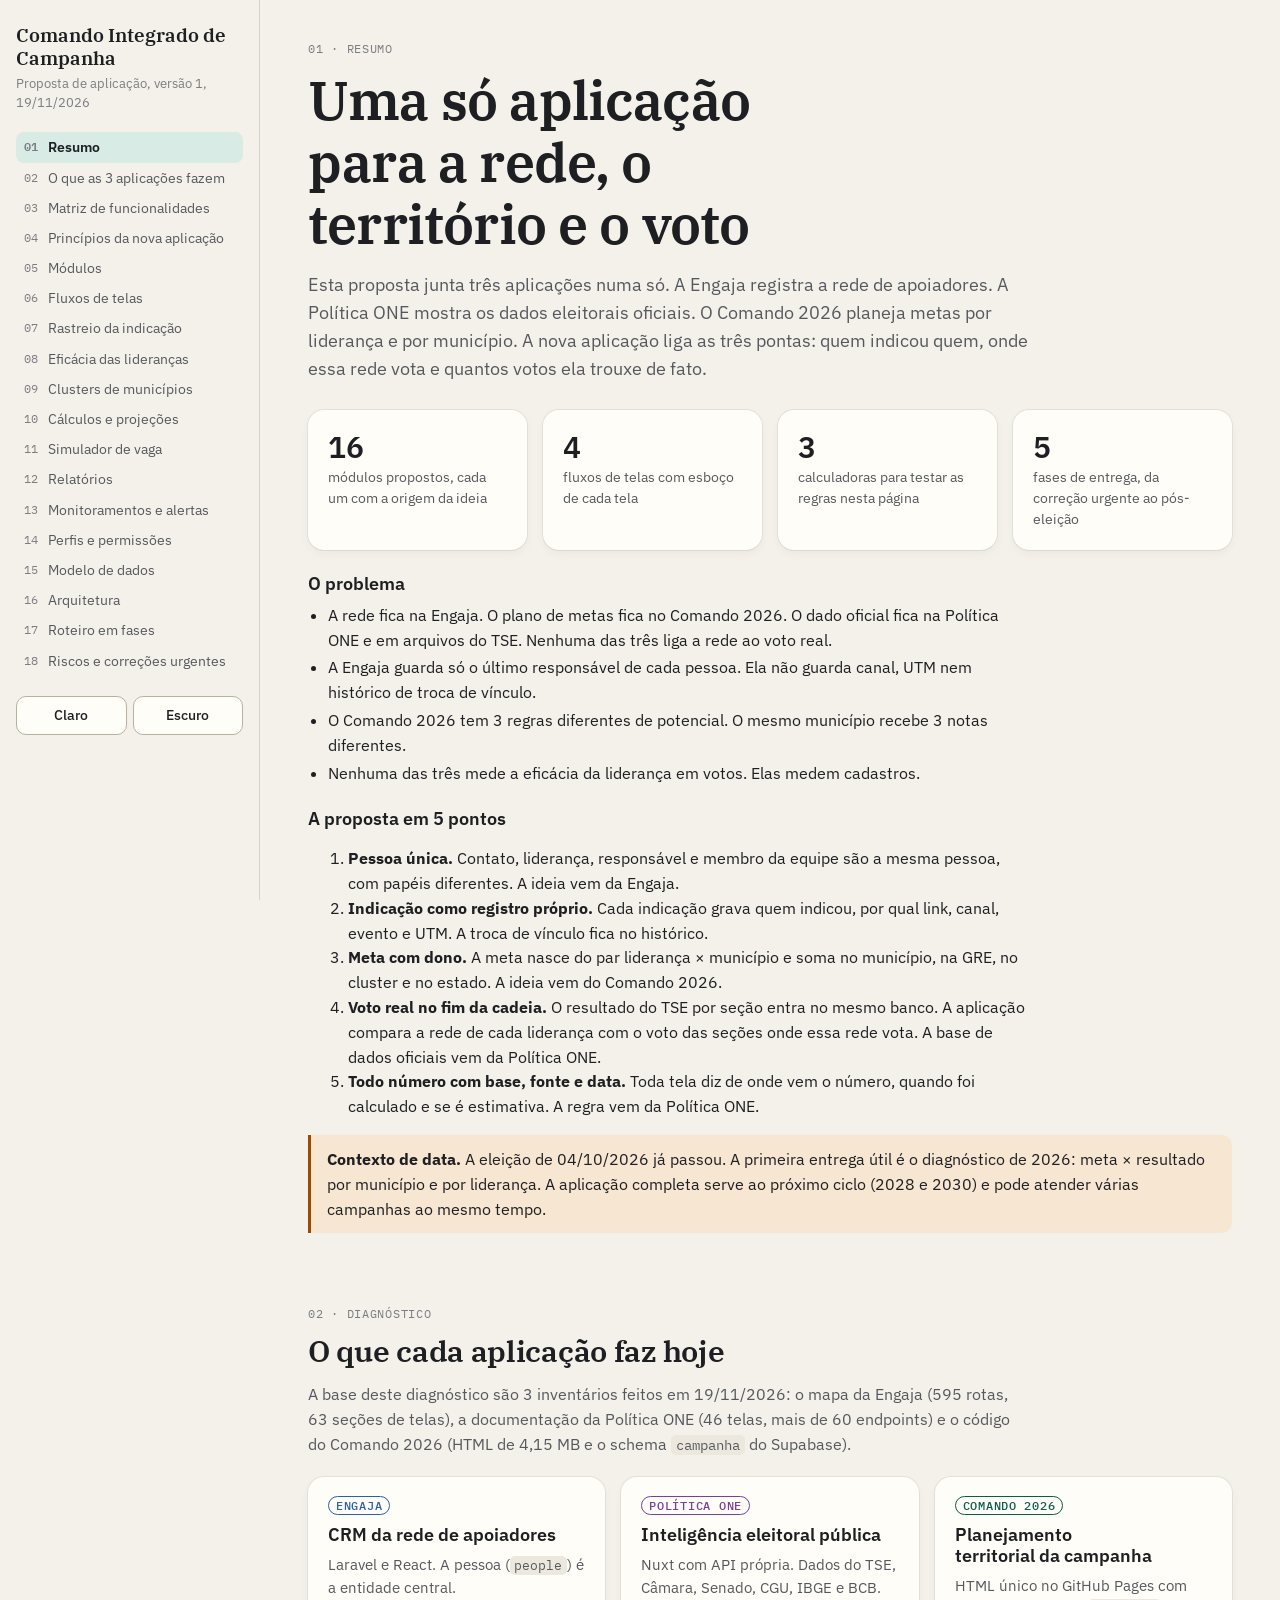
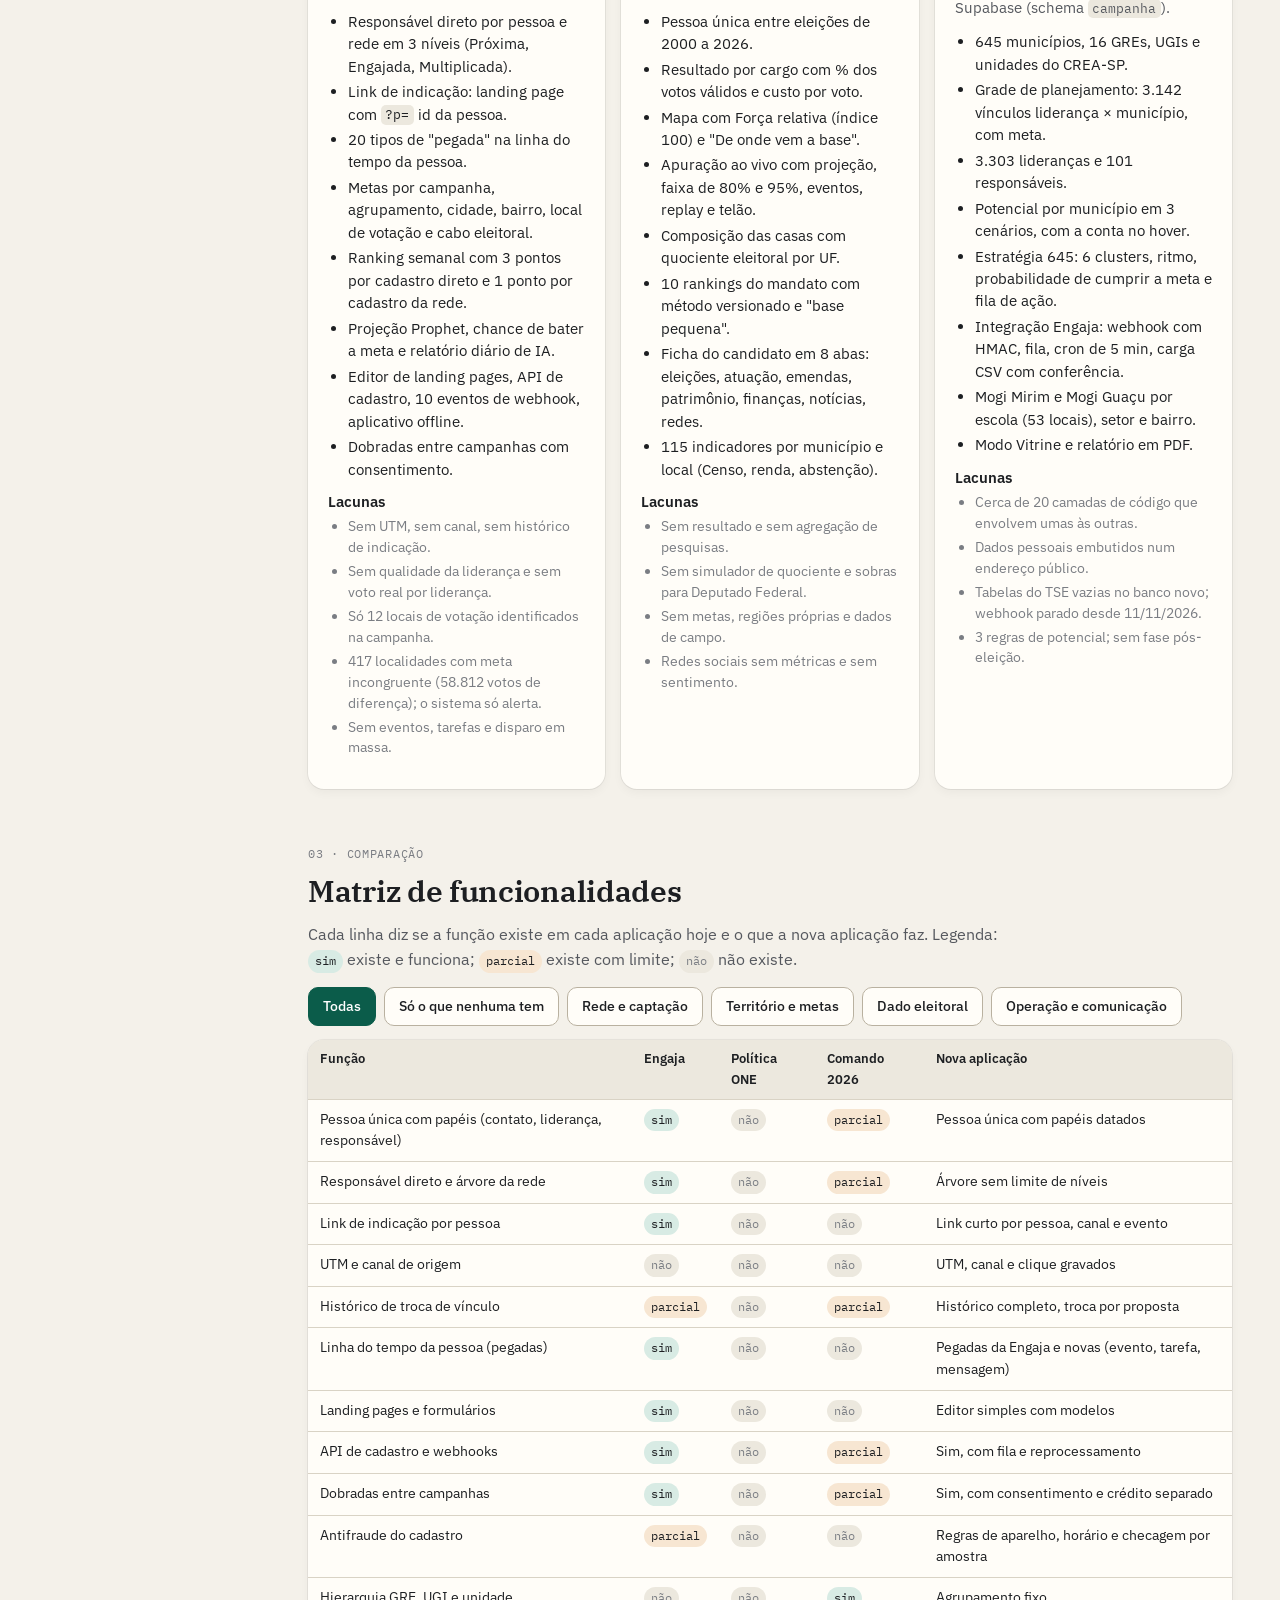
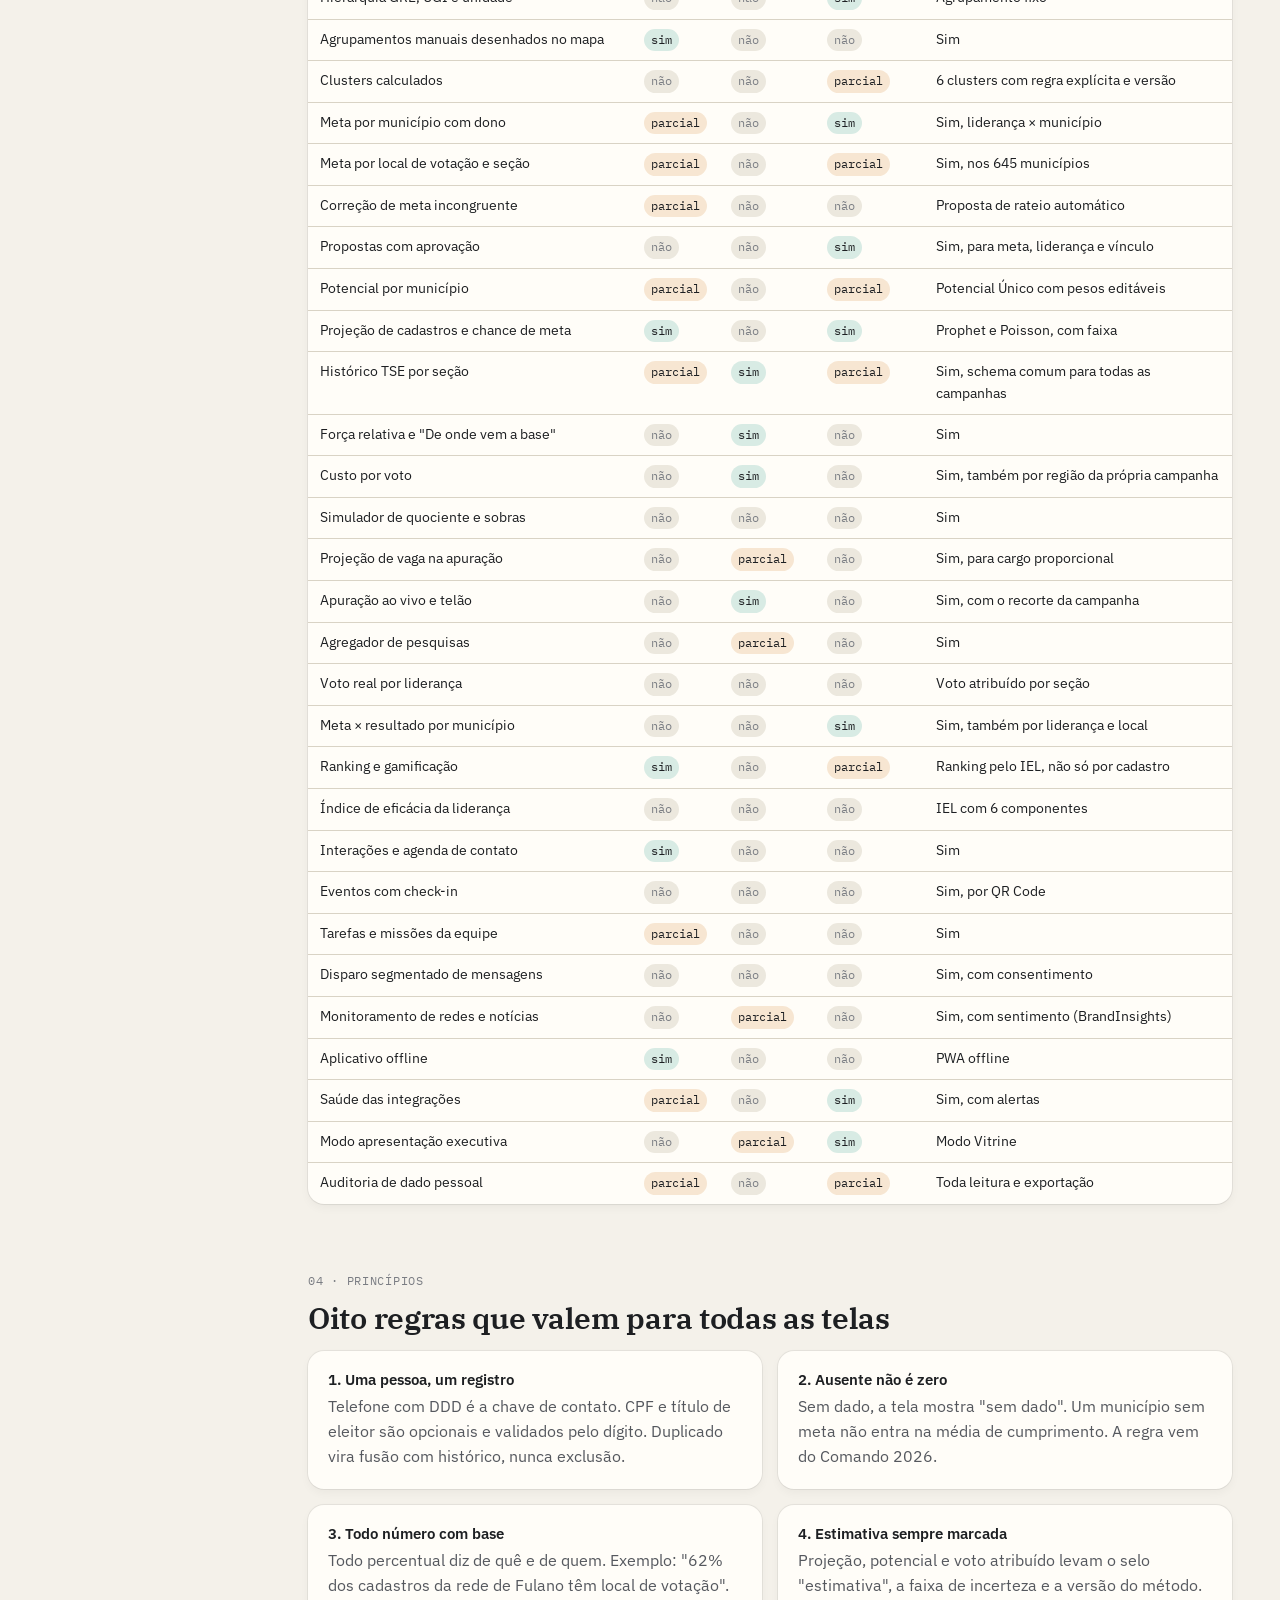
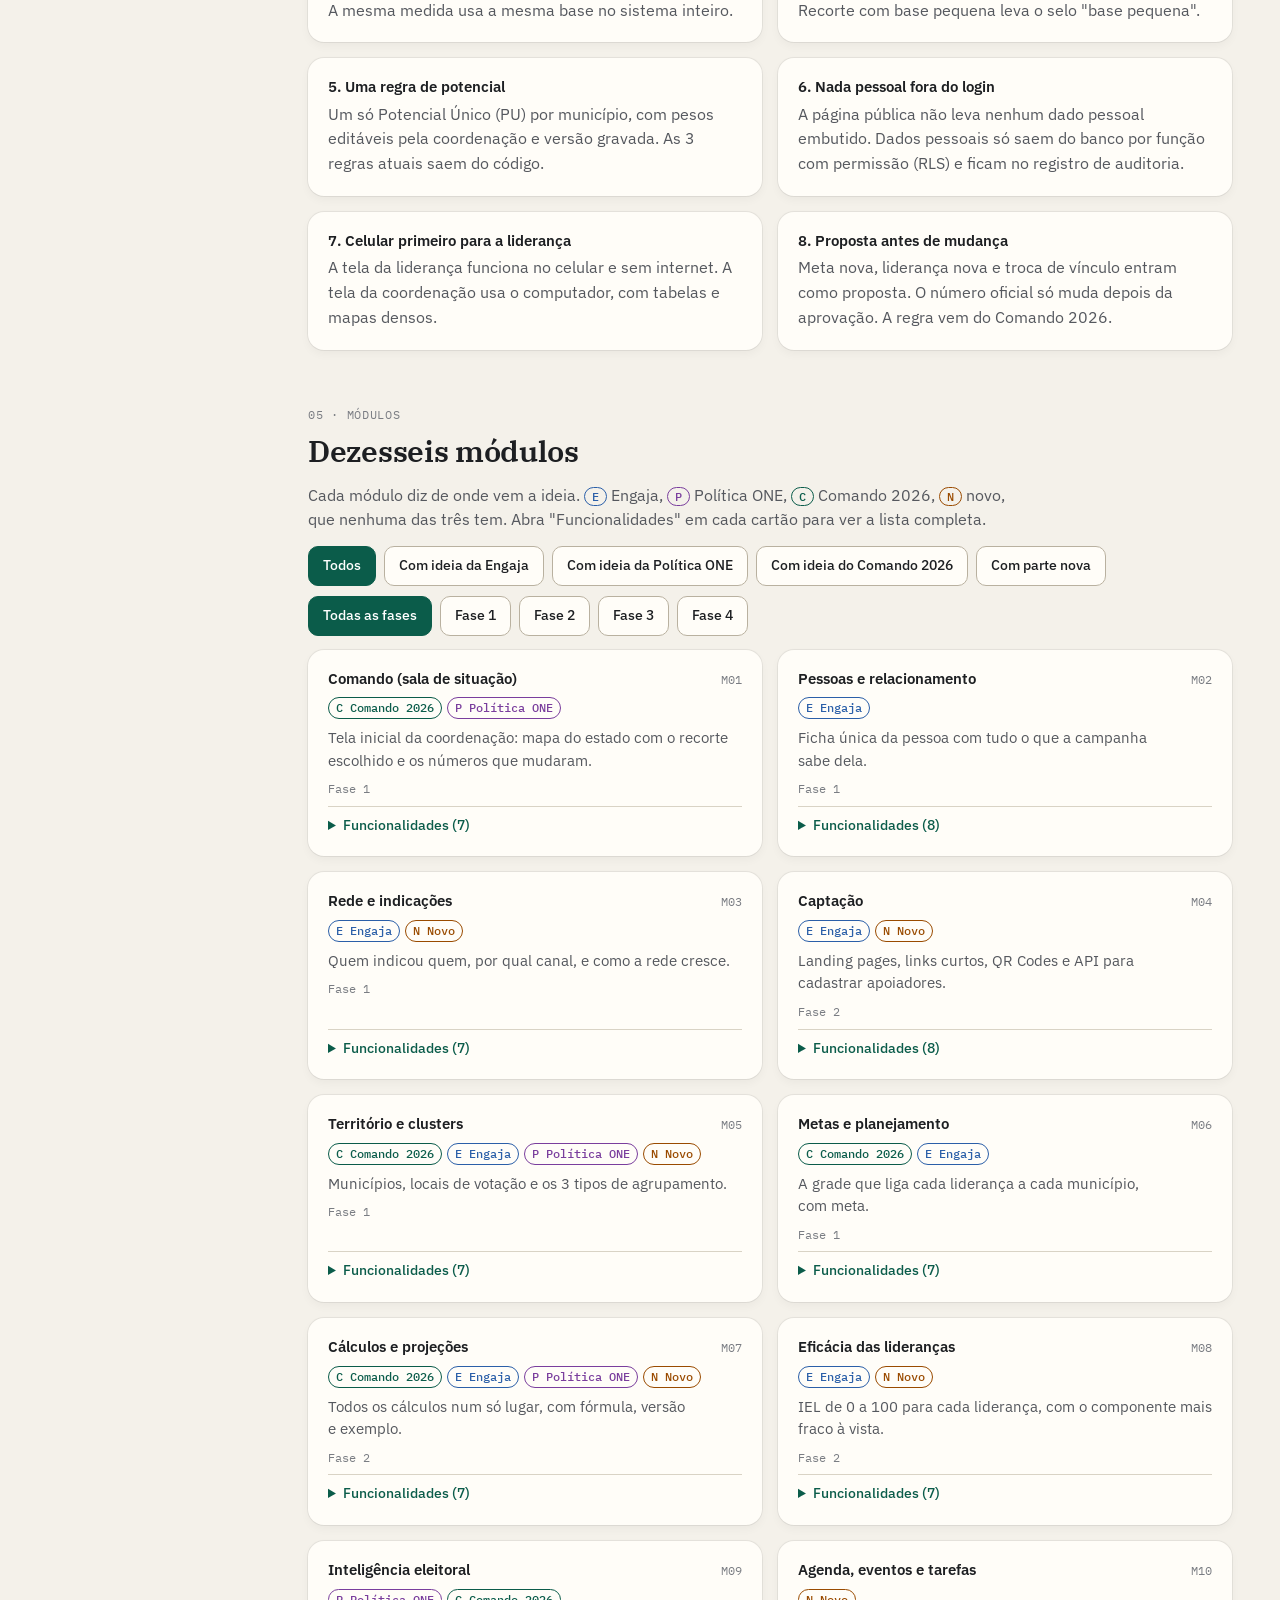
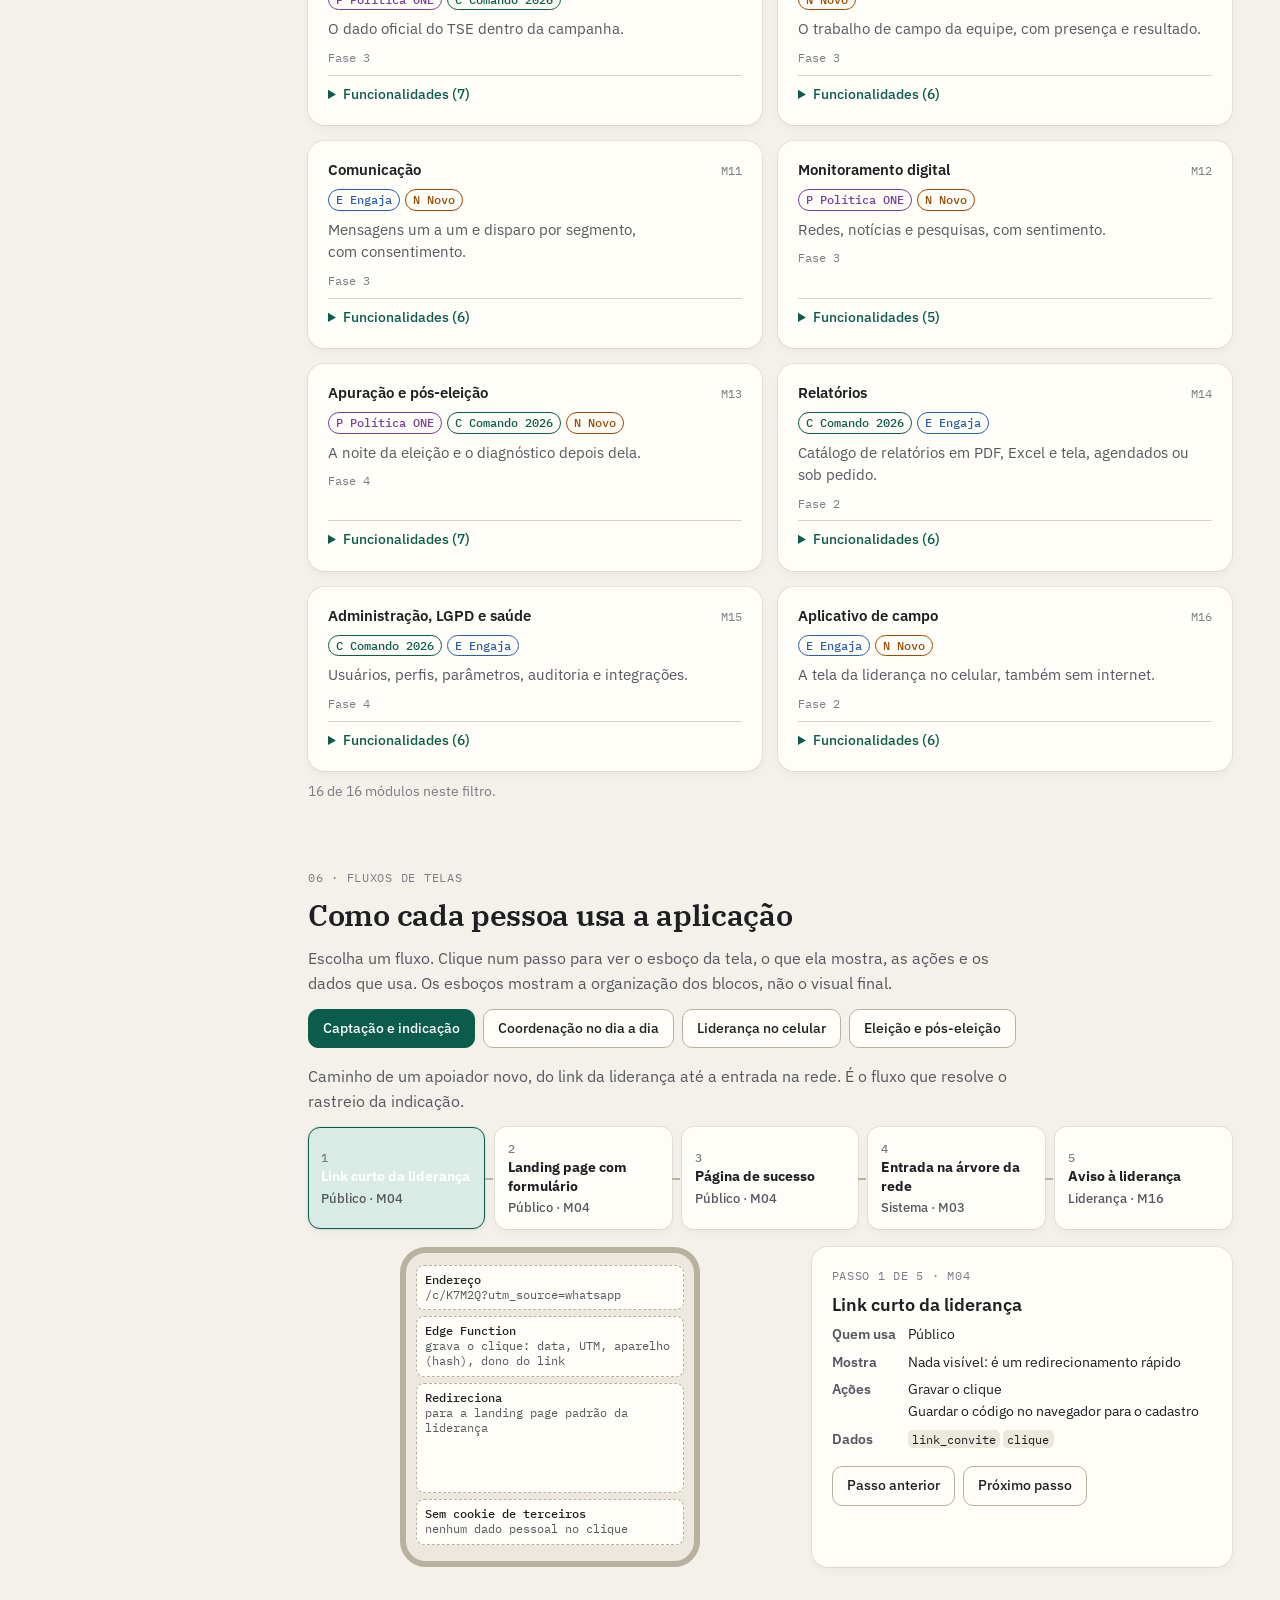
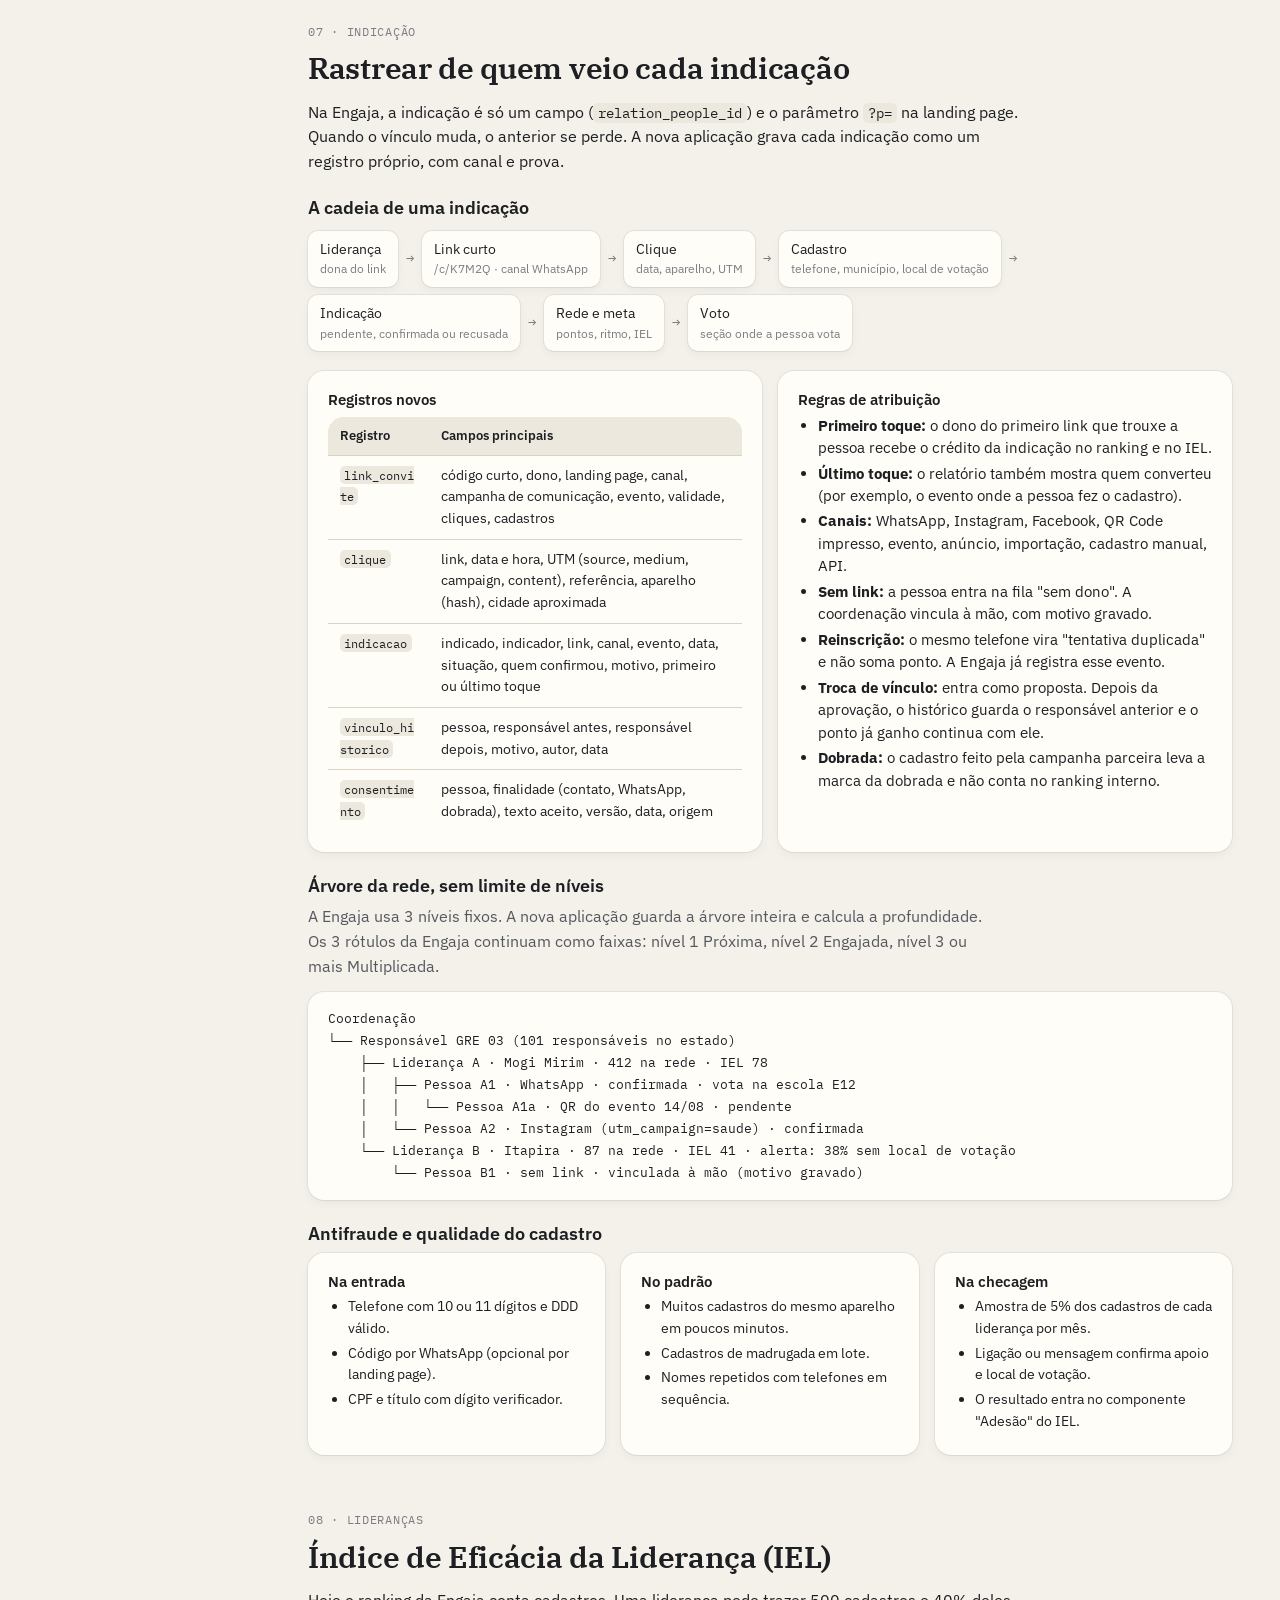
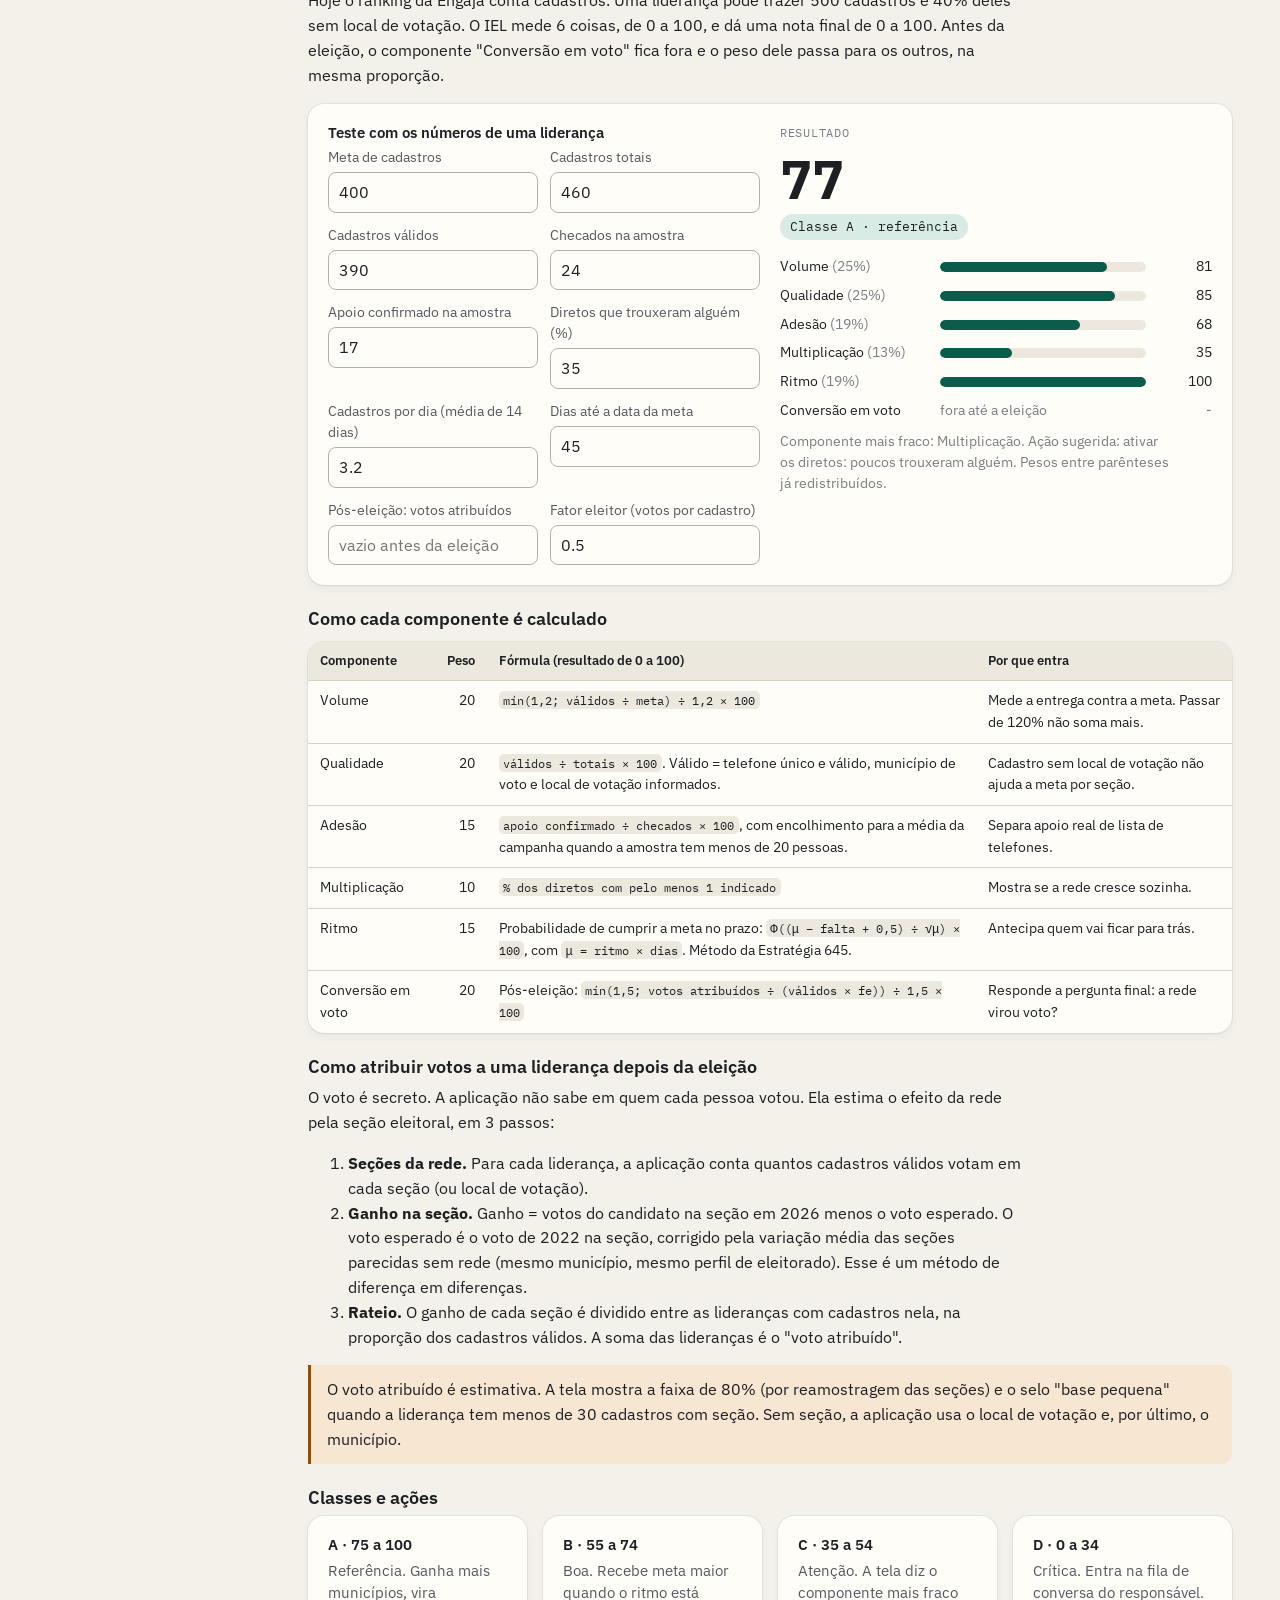
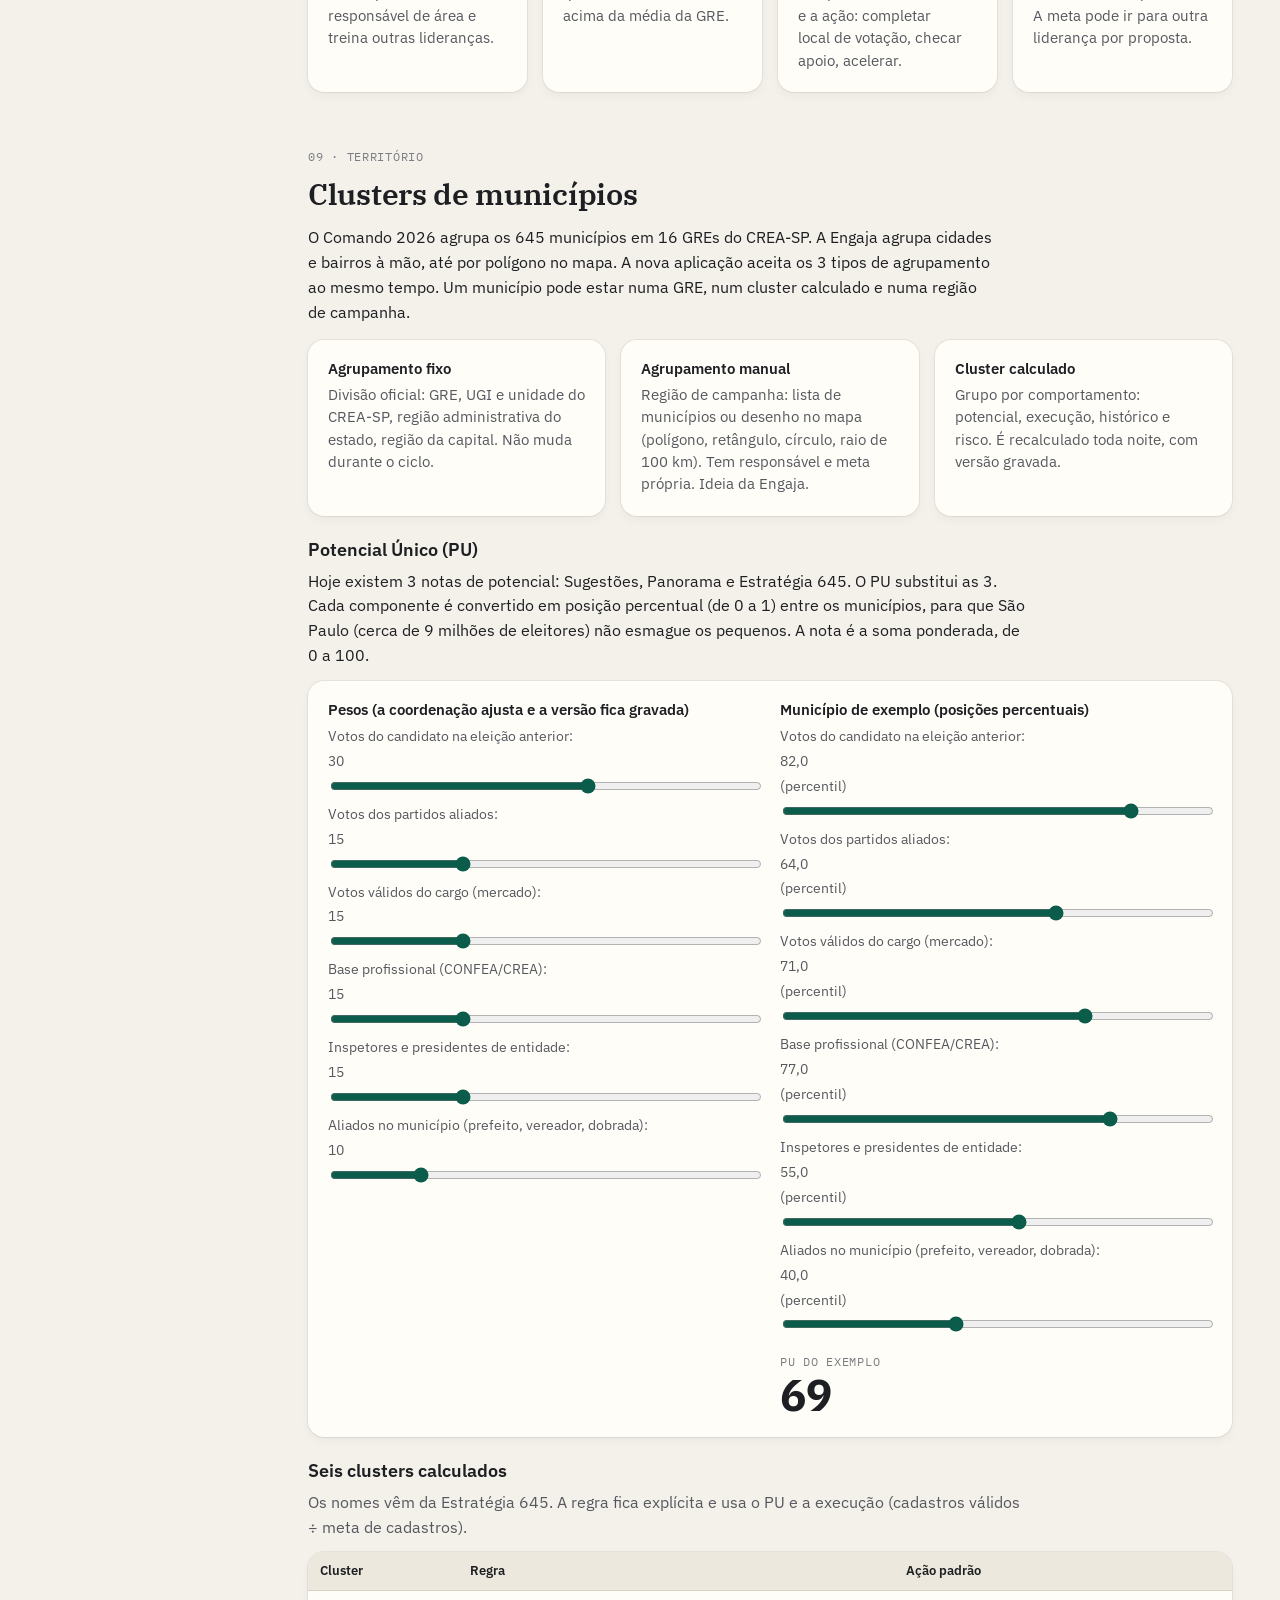
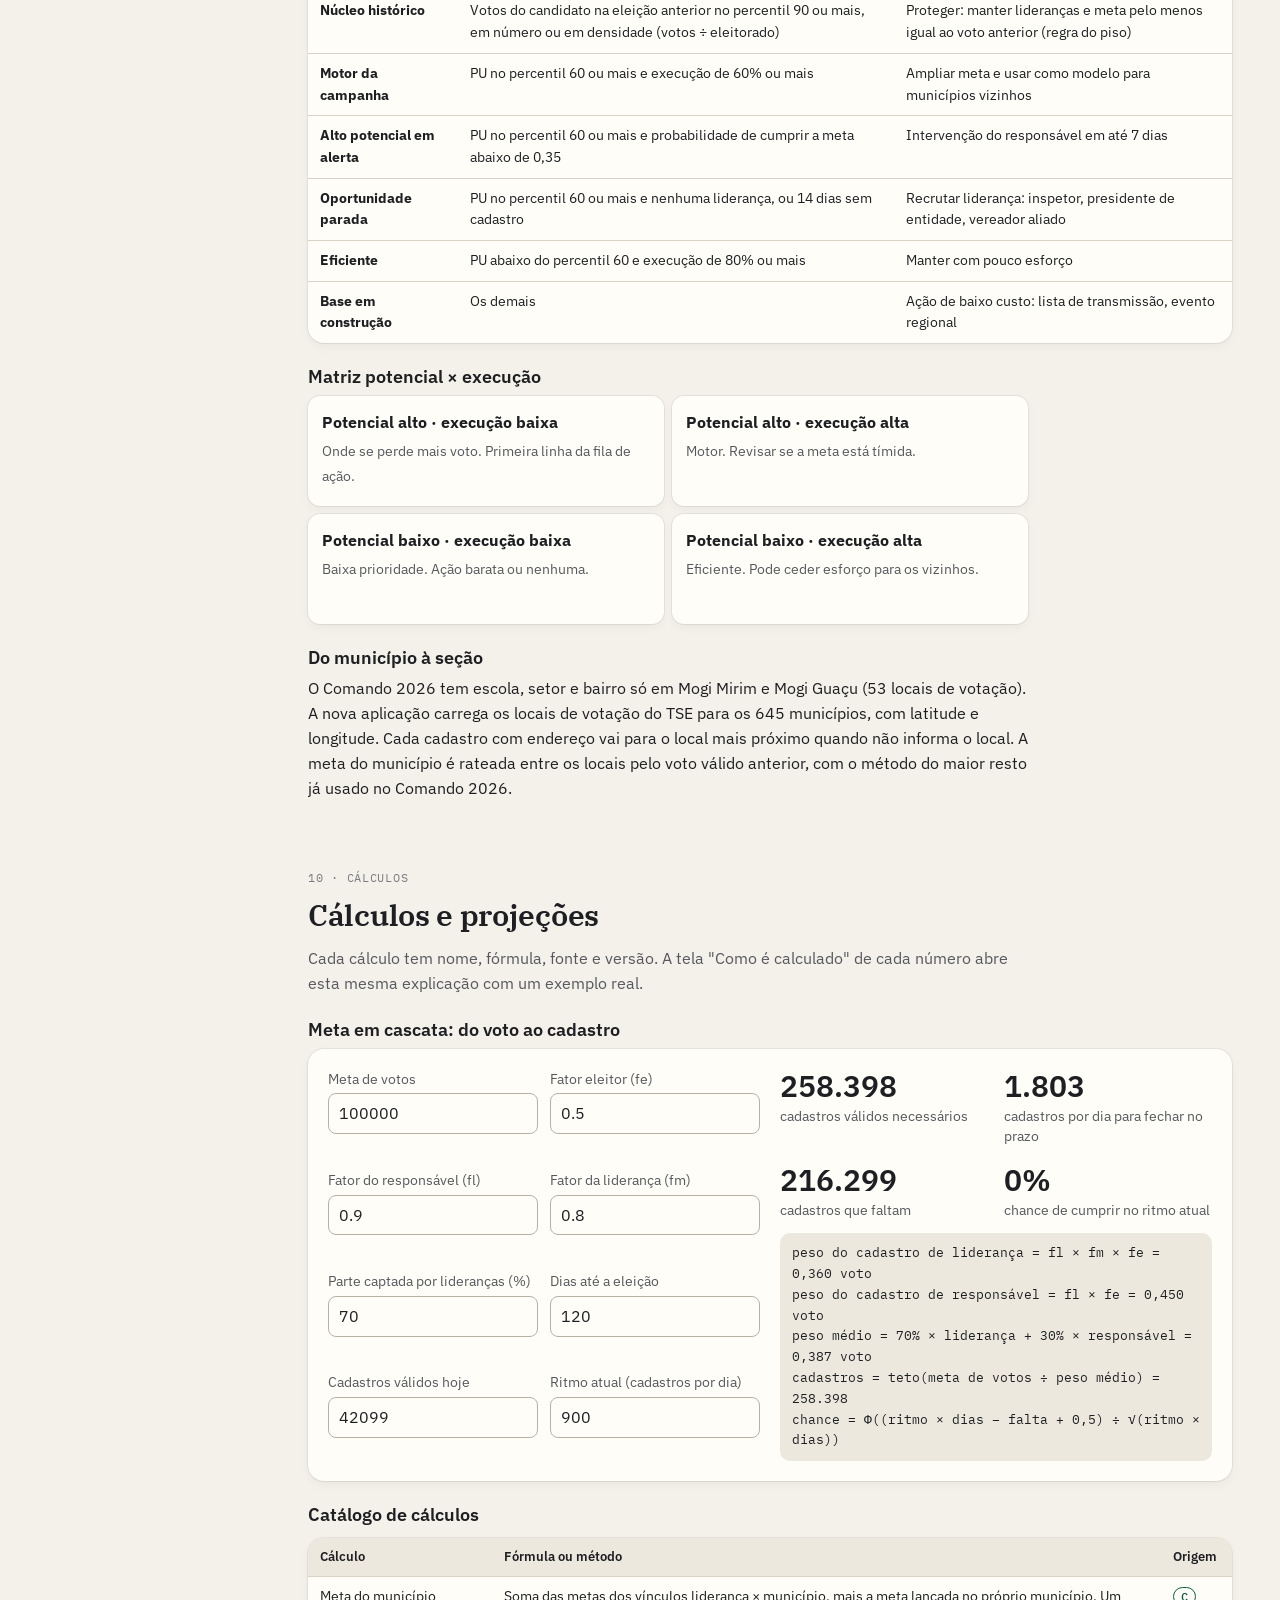
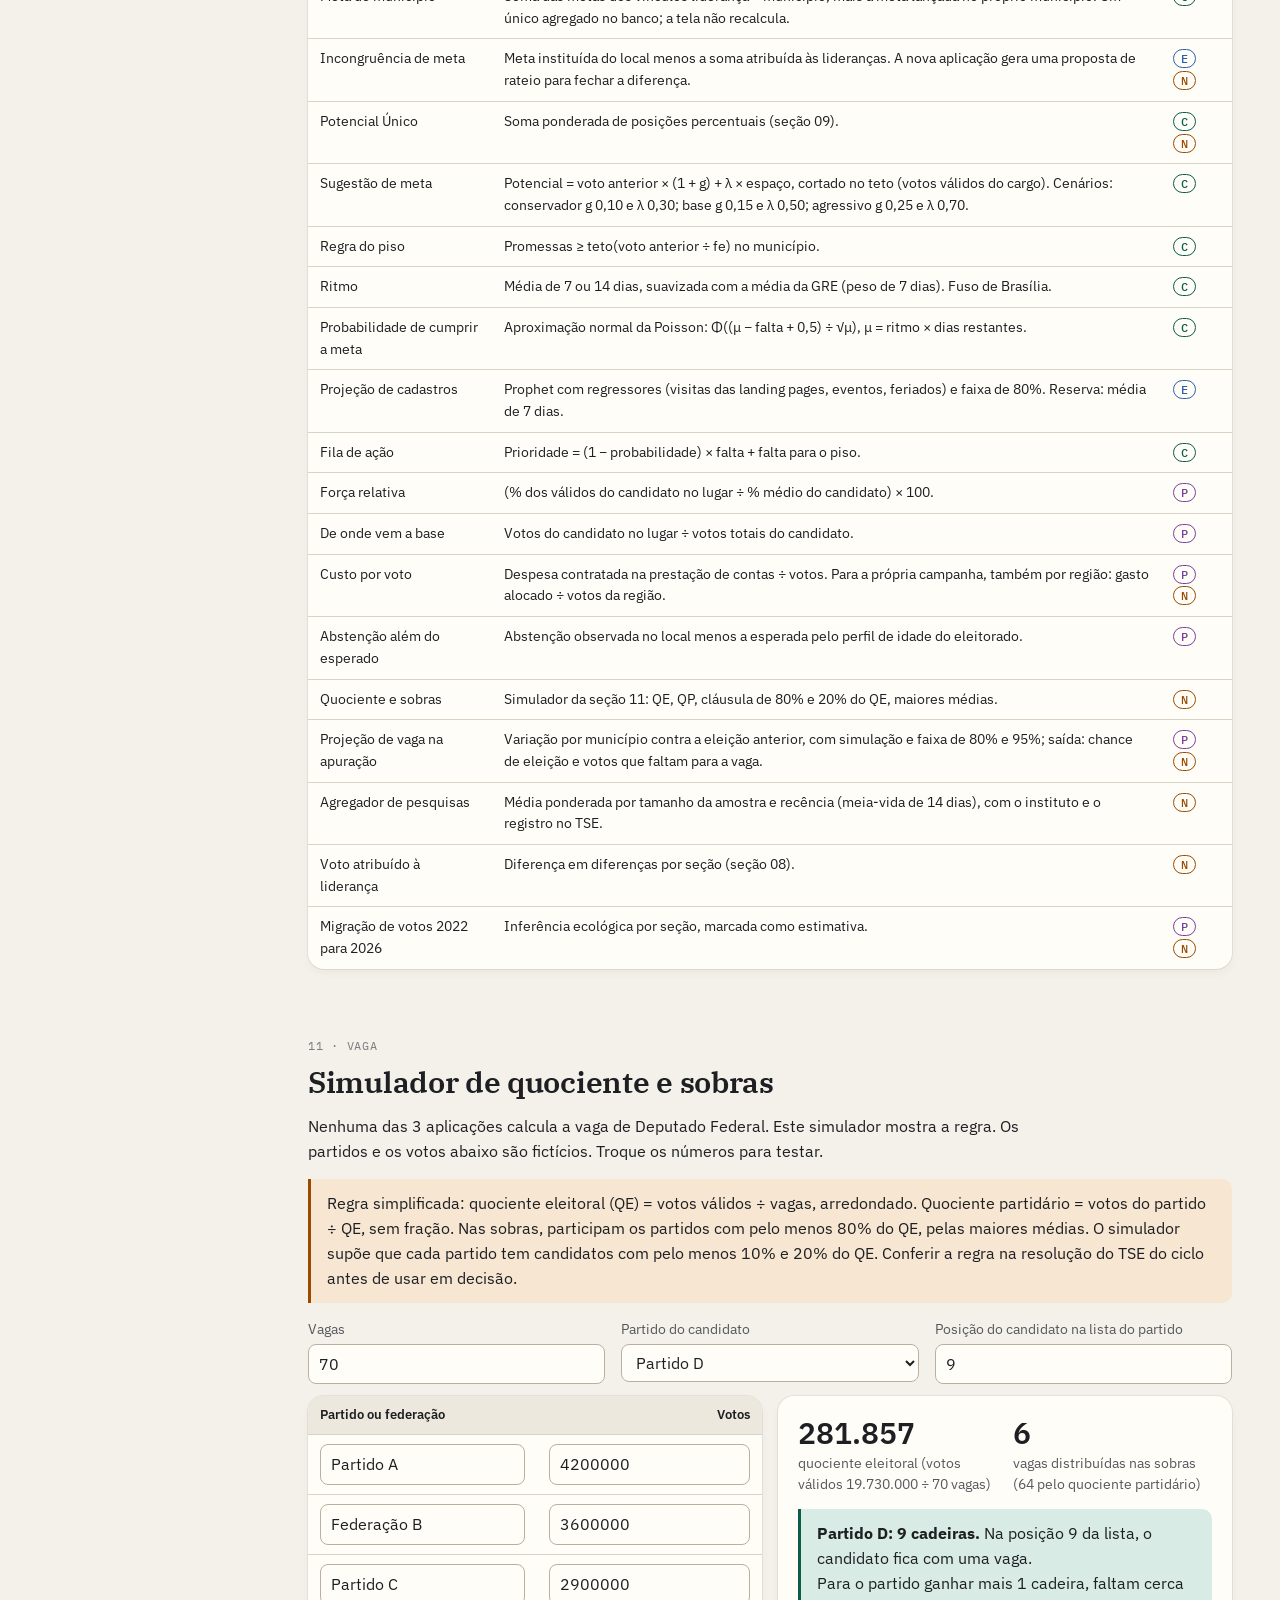
==== index.html @ 1f43192e "Proposta do Comando Integrado de Campanha, versão 1" ====
<!doctype html>
<html lang="pt-BR">
<head>
<meta charset="utf-8">
<meta name="viewport" content="width=device-width, initial-scale=1">
<title>Comando Integrado de Campanha</title>
<meta name="description" content="Proposta de uma nova aplicação de monitoramento de campanha que une o CRM de rede da Engaja, a inteligência eleitoral da Política ONE e o planejamento territorial do Comando 2026.">
<meta name="theme-color" content="#f4f1ea" media="(prefers-color-scheme: light)">
<meta name="theme-color" content="#16181b" media="(prefers-color-scheme: dark)">
<link rel="preconnect" href="https://fonts.googleapis.com">
<link rel="preconnect" href="https://fonts.gstatic.com" crossorigin>
<link href="https://fonts.googleapis.com/css2?family=IBM+Plex+Mono:wght@400;500&family=IBM+Plex+Sans:wght@400;500;600;700&family=IBM+Plex+Serif:wght@500;600&display=swap" rel="stylesheet">
<style>
:root{
  color-scheme: light dark;
  --fundo:#f4f1ea; --superficie:#fffdf8; --superficie-2:#ece8de; --linha:#d9d3c5; --linha-forte:#b9b1a0;
  --texto:#1d1f22; --texto-suave:#55585e; --texto-fraco:#7a7d83;
  --acao:#0b5c4a; --acao-texto:#ffffff; --acao-suave:#d8ebe4;
  --alerta:#9a4b00; --alerta-suave:#f7e6d2; --perigo:#a1262b; --perigo-suave:#f6dcdc;
  --tag-e:#2b5fa8; --tag-p:#7a3e9d; --tag-c:#0b5c4a; --tag-n:#9a4b00;
  --sombra: 0 0 0 1px rgb(0 0 0 / .06), 0 1px 2px -1px rgb(0 0 0 / .08), 0 4px 10px 0 rgb(0 0 0 / .04);
  --raio:10px; --raio-g:16px;
  --sans:"IBM Plex Sans", system-ui, sans-serif; --serif:"IBM Plex Serif", Georgia, serif; --mono:"IBM Plex Mono", ui-monospace, monospace;
}
@media (prefers-color-scheme: dark){
  :root:not([data-theme="light"]){
    --fundo:#16181b; --superficie:#1e2125; --superficie-2:#262a2f; --linha:#33383e; --linha-forte:#4a5058;
    --texto:#ecebe7; --texto-suave:#b3b5b9; --texto-fraco:#8d9096;
    --acao:#5cc6a7; --acao-texto:#0d1a16; --acao-suave:#1d3b33;
    --alerta:#f0a35c; --alerta-suave:#3a2a19; --perigo:#f08a8e; --perigo-suave:#3b2022;
    --tag-e:#86b0f0; --tag-p:#c9a0e6; --tag-c:#5cc6a7; --tag-n:#f0a35c;
    --sombra: 0 0 0 1px rgb(255 255 255 / .07);
  }
}
:root[data-theme="dark"]{
  --fundo:#16181b; --superficie:#1e2125; --superficie-2:#262a2f; --linha:#33383e; --linha-forte:#4a5058;
  --texto:#ecebe7; --texto-suave:#b3b5b9; --texto-fraco:#8d9096;
  --acao:#5cc6a7; --acao-texto:#0d1a16; --acao-suave:#1d3b33;
  --alerta:#f0a35c; --alerta-suave:#3a2a19; --perigo:#f08a8e; --perigo-suave:#3b2022;
  --tag-e:#86b0f0; --tag-p:#c9a0e6; --tag-c:#5cc6a7; --tag-n:#f0a35c;
  --sombra: 0 0 0 1px rgb(255 255 255 / .07);
}
*{box-sizing:border-box}
html{scroll-behavior:smooth}
@media (prefers-reduced-motion: reduce){html{scroll-behavior:auto}}
body{margin:0;background:var(--fundo);color:var(--texto);font-family:var(--sans);font-size:16px;line-height:1.55;-webkit-font-smoothing:antialiased}
a{color:var(--acao);text-underline-offset:3px;text-decoration-thickness:from-font}
h1,h2,h3,h4{line-height:1.15;text-wrap:balance;margin:0}
p{text-wrap:pretty;margin:0 0 .8em}
.num,td.n,.tab{font-variant-numeric:tabular-nums}
code,.mono{font-family:var(--mono);font-size:.88em}
code{background:var(--superficie-2);padding:.08em .35em;border-radius:5px;overflow-wrap:anywhere}
:focus-visible{outline:2px solid var(--acao);outline-offset:2px;border-radius:4px}
.pular{position:absolute;left:-999px;top:8px;background:var(--acao);color:var(--acao-texto);padding:8px 12px;border-radius:8px;z-index:50}
.pular:focus{left:8px}

/* layout */
.casca{display:grid;grid-template-columns:260px minmax(0,1fr);min-height:100vh}
nav.lateral{position:sticky;top:0;height:100vh;overflow:auto;border-right:1px solid var(--linha);padding:24px 16px;background:var(--fundo)}
.marca{font-family:var(--serif);font-weight:600;font-size:19px;line-height:1.2;margin-bottom:4px}
.marca-sub{font-size:12.5px;color:var(--texto-fraco);margin-bottom:20px}
nav.lateral ol{list-style:none;margin:0;padding:0;counter-reset:s}
nav.lateral li{counter-increment:s}
nav.lateral a{display:flex;gap:10px;padding:6px 8px;border-radius:8px;color:var(--texto-suave);text-decoration:none;font-size:14px;line-height:1.3}
nav.lateral a::before{content:counter(s,decimal-leading-zero);font-family:var(--mono);font-size:12px;color:var(--texto-fraco);padding-top:1px}
nav.lateral a:hover{background:var(--superficie-2);color:var(--texto)}
nav.lateral a.ativo{background:var(--acao-suave);color:var(--texto);font-weight:600}
.tema{margin-top:20px;display:flex;gap:6px}
.tema button{flex:1}
main{padding:40px 48px 96px;max-width:1180px}
section{scroll-margin-top:24px;padding-top:56px}
section:first-child{padding-top:0}
.rotulo{font-family:var(--mono);font-size:12px;letter-spacing:.06em;text-transform:uppercase;color:var(--texto-fraco);margin-bottom:10px}
h1{font-family:var(--serif);font-size:clamp(34px,4.6vw,54px);font-weight:600;letter-spacing:-.015em;max-width:18ch}
h2{font-family:var(--serif);font-size:30px;font-weight:600;letter-spacing:-.01em;margin-bottom:14px}
h3{font-size:18px;font-weight:600;margin:24px 0 8px}
h4{font-size:15px;font-weight:600;margin:0 0 6px}
.lead{font-size:18px;color:var(--texto-suave);max-width:68ch;margin-top:16px}
.texto{max-width:72ch}
.suave{color:var(--texto-suave)}
.fraco{color:var(--texto-fraco);font-size:13.5px}

/* blocos */
.cartao{background:var(--superficie);border-radius:var(--raio-g);box-shadow:var(--sombra);padding:20px}
.grade{display:grid;gap:16px}
.g2{grid-template-columns:repeat(2,minmax(0,1fr))}
.g3{grid-template-columns:repeat(3,minmax(0,1fr))}
.g4{grid-template-columns:repeat(4,minmax(0,1fr))}
.kpi .v{font-size:30px;font-weight:600;font-variant-numeric:tabular-nums;line-height:1.1}
.kpi .d{font-size:13.5px;color:var(--texto-suave);margin-top:4px}
.aviso{border-left:3px solid var(--alerta);background:var(--alerta-suave);padding:12px 16px;border-radius:0 var(--raio) var(--raio) 0;margin:16px 0}
.aviso.perigo{border-color:var(--perigo);background:var(--perigo-suave)}
.aviso.ok{border-color:var(--acao);background:var(--acao-suave)}
ul.lista{padding-left:20px;margin:0 0 .8em}
ul.lista li{margin:3px 0}

/* tabelas */
.tabela-wrap{overflow-x:auto;border-radius:var(--raio-g);box-shadow:var(--sombra);background:var(--superficie);margin:12px 0}
table{border-collapse:collapse;width:100%;font-size:14px}
th,td{text-align:left;padding:9px 12px;border-bottom:1px solid var(--linha);vertical-align:top}
th{font-weight:600;background:var(--superficie-2);position:sticky;top:0;font-size:13px}
tr:last-child td{border-bottom:0}
td.n,th.n{text-align:right}
.s{font-family:var(--mono);font-size:12px;padding:2px 7px;border-radius:99px;white-space:nowrap;display:inline-block}
.s-sim{background:var(--acao-suave);color:var(--texto)}
.s-par{background:var(--alerta-suave);color:var(--texto)}
.s-nao{background:var(--superficie-2);color:var(--texto-fraco)}

/* tags de origem */
.tag{font-family:var(--mono);font-size:11.5px;font-weight:500;padding:1px 7px;border-radius:99px;border:1px solid currentColor;white-space:nowrap}
.tag.e{color:var(--tag-e)} .tag.p{color:var(--tag-p)} .tag.c{color:var(--tag-c)} .tag.n{color:var(--tag-n)}

/* controles */
button,.botao{font:inherit;font-size:14px;font-weight:500;padding:8px 14px;border-radius:10px;border:1px solid var(--linha-forte);background:var(--superficie);color:var(--texto);cursor:pointer;touch-action:manipulation;transition-property:background-color,border-color,transform;transition-duration:.15s}
button:hover{background:var(--superficie-2)}
button:active{transform:scale(.97)}
button[aria-pressed="true"],button.on{background:var(--acao);color:var(--acao-texto);border-color:var(--acao)}
.filtros{display:flex;flex-wrap:wrap;gap:8px;margin:14px 0}
label.campo{display:flex;flex-direction:column;gap:4px;font-size:13.5px;color:var(--texto-suave)}
input[type=number],input[type=text],select{font:inherit;font-size:16px;padding:7px 10px;border-radius:8px;border:1px solid var(--linha-forte);background:var(--superficie);color:var(--texto);width:100%;font-variant-numeric:tabular-nums}
input[type=range]{width:100%;accent-color:var(--acao)}

/* módulos */
.mods{display:grid;grid-template-columns:repeat(auto-fill,minmax(320px,1fr));gap:16px}
.mod{display:flex;flex-direction:column;gap:8px}
.mod header{display:flex;justify-content:space-between;align-items:baseline;gap:8px}
.mod .id{font-family:var(--mono);font-size:12px;color:var(--texto-fraco)}
.mod .tags{display:flex;gap:5px;flex-wrap:wrap}
.mod details{border-top:1px solid var(--linha);padding-top:8px;margin-top:auto}
.mod summary{cursor:pointer;font-size:14px;font-weight:500;color:var(--acao)}
.mod ul{padding-left:18px;margin:8px 0 0;font-size:14px}
.mod li{margin:4px 0}
.fase{font-family:var(--mono);font-size:11.5px;color:var(--texto-fraco)}

/* fluxos */
.fluxo-abas{display:flex;flex-wrap:wrap;gap:8px;margin:12px 0 16px}
.passos{display:flex;flex-wrap:wrap;gap:10px;align-items:stretch;counter-reset:p}
.passo{counter-increment:p;position:relative;flex:1 1 150px;min-width:150px;text-align:left;padding:12px 12px 12px 12px;border-radius:12px;background:var(--superficie);box-shadow:var(--sombra);border:1px solid transparent;cursor:pointer}
.passo::before{content:counter(p);font-family:var(--mono);font-size:12px;color:var(--texto-fraco);display:block}
.passo strong{display:block;font-size:14px;line-height:1.3}
.passo span{display:block;font-size:12.5px;color:var(--texto-suave);margin-top:4px;line-height:1.35}
.passo.on{border-color:var(--acao);background:var(--acao-suave)}
.passo:not(:last-child)::after{content:"";position:absolute;right:-9px;top:50%;width:8px;height:2px;background:var(--linha-forte)}
.detalhe-tela{display:grid;grid-template-columns:minmax(0,1.15fr) minmax(0,1fr);gap:20px;margin-top:18px}

/* wireframes */
.wf{background:var(--superficie-2);border-radius:14px;padding:10px;font-size:11.5px;color:var(--texto-suave);font-family:var(--mono);min-height:320px;display:flex;flex-direction:column;gap:6px}
.wf.cel{max-width:300px;margin:0 auto;border:6px solid var(--linha-forte);border-radius:26px;padding:12px 10px}
.wf-barra{display:flex;gap:6px;align-items:center;background:var(--superficie);border-radius:8px;padding:6px 8px}
.wf-barra .esp{flex:1}
.wf-linha{display:flex;gap:6px}
.wf-linha>*{flex:1}
.wf-b{background:var(--superficie);border:1px dashed var(--linha-forte);border-radius:8px;padding:7px 8px;min-height:34px;line-height:1.3}
.wf-b b{display:block;color:var(--texto);font-weight:500;font-size:11.5px}
.wf-b.alto{min-height:110px}
.wf-b.mapa{min-height:160px;background:repeating-linear-gradient(45deg,var(--superficie),var(--superficie) 8px,var(--superficie-2) 8px,var(--superficie-2) 16px)}
.wf-b.acao{border-style:solid;border-color:var(--acao);color:var(--acao);text-align:center}
.wf-b.k{min-height:46px}
.wf-menu{display:flex;flex-direction:column;gap:4px;flex:0 0 74px !important}
.wf-menu i{font-style:normal;background:var(--superficie);border-radius:6px;padding:4px 5px}
.wf-menu i.on{background:var(--acao-suave);color:var(--texto)}
.ficha h3{margin-top:0}
.ficha dl{margin:0;display:grid;grid-template-columns:auto 1fr;gap:6px 12px;font-size:14px}
.ficha dt{font-weight:600;color:var(--texto-suave)}
.ficha dd{margin:0}

/* diagrama indicação */
.cadeia{display:flex;flex-wrap:wrap;gap:8px;align-items:center;font-size:14px}
.no{background:var(--superficie);box-shadow:var(--sombra);border-radius:10px;padding:8px 12px}
.no small{display:block;color:var(--texto-fraco);font-size:12px}
.seta{color:var(--texto-fraco);font-family:var(--mono)}
.arvore{font-family:var(--mono);font-size:13px;line-height:1.7;background:var(--superficie);box-shadow:var(--sombra);border-radius:var(--raio-g);padding:16px 20px;overflow-x:auto;white-space:pre}

/* calculadoras */
.calc{display:grid;grid-template-columns:minmax(0,1fr) minmax(0,1fr);gap:20px}
.calc .entradas{display:grid;grid-template-columns:repeat(2,minmax(0,1fr));gap:12px}
.barra{height:10px;background:var(--superficie-2);border-radius:99px;overflow:hidden}
.barra i{display:block;height:100%;background:var(--acao);border-radius:99px;transition:width .25s ease-out}
.comp{display:grid;grid-template-columns:150px 1fr 56px;gap:10px;align-items:center;font-size:14px;margin:7px 0}
.comp .num{text-align:right}
.nota{font-size:54px;font-weight:700;font-variant-numeric:tabular-nums;line-height:1}
.classe{font-family:var(--mono);font-size:13px;padding:3px 10px;border-radius:99px;background:var(--acao-suave);display:inline-block;margin-top:8px}
.fx{font-family:var(--mono);font-size:13px;background:var(--superficie-2);padding:10px 12px;border-radius:10px;overflow-x:auto;white-space:pre-wrap;line-height:1.6}
.matriz{display:grid;grid-template-columns:repeat(2,minmax(0,1fr));gap:8px}
.matriz .q{padding:14px;border-radius:12px;background:var(--superficie);box-shadow:var(--sombra);min-height:110px}
.matriz .q b{display:block;margin-bottom:4px}
.roteiro{display:grid;gap:12px}
.etapa{display:grid;grid-template-columns:120px 1fr;gap:16px;align-items:start}
.etapa .quando{font-family:var(--mono);font-size:13px;color:var(--texto-fraco);padding-top:20px}
footer{margin-top:72px;padding-top:20px;border-top:1px solid var(--linha);font-size:13.5px;color:var(--texto-fraco)}

@media (max-width:980px){
  .casca{grid-template-columns:1fr}
  nav.lateral{position:static;height:auto;border-right:0;border-bottom:1px solid var(--linha);padding:16px}
  nav.lateral ol{display:flex;flex-wrap:wrap;gap:4px}
  nav.lateral a{font-size:13px;padding:5px 8px}
  main{padding:28px 16px 72px}
  .g3,.g4{grid-template-columns:repeat(2,minmax(0,1fr))}
  .detalhe-tela,.calc{grid-template-columns:1fr}
}
@media (max-width:560px){
  .g2,.g3,.g4{grid-template-columns:1fr}
  .calc .entradas{grid-template-columns:1fr}
  .comp{grid-template-columns:110px 1fr 48px}
  .etapa{grid-template-columns:1fr;gap:4px}
  .etapa .quando{padding-top:0}
  .passo:not(:last-child)::after{display:none}
  .matriz{grid-template-columns:1fr}
}
@media print{nav.lateral,.filtros,.tema{display:none}.casca{display:block}main{padding:0}}
</style>
</head>
<body>
<a class="pular" href="#conteudo">Pular para o conteúdo</a>
<div class="casca">
<nav class="lateral" aria-label="Seções da proposta">
  <div class="marca">Comando Integrado de Campanha</div>
  <div class="marca-sub">Proposta de aplicação, versão 1, 19/11/2026</div>
  <ol id="indice">
    <li><a href="#resumo">Resumo</a></li>
    <li><a href="#diagnostico">O que as 3 aplicações fazem</a></li>
    <li><a href="#matriz">Matriz de funcionalidades</a></li>
    <li><a href="#principios">Princípios da nova aplicação</a></li>
    <li><a href="#modulos">Módulos</a></li>
    <li><a href="#fluxos">Fluxos de telas</a></li>
    <li><a href="#indicacao">Rastreio da indicação</a></li>
    <li><a href="#eficacia">Eficácia das lideranças</a></li>
    <li><a href="#clusters">Clusters de municípios</a></li>
    <li><a href="#calculos">Cálculos e projeções</a></li>
    <li><a href="#quociente">Simulador de vaga</a></li>
    <li><a href="#relatorios">Relatórios</a></li>
    <li><a href="#alertas">Monitoramentos e alertas</a></li>
    <li><a href="#perfis">Perfis e permissões</a></li>
    <li><a href="#dados">Modelo de dados</a></li>
    <li><a href="#arquitetura">Arquitetura</a></li>
    <li><a href="#roteiro">Roteiro em fases</a></li>
    <li><a href="#riscos">Riscos e correções urgentes</a></li>
  </ol>
  <div class="tema" role="group" aria-label="Tema">
    <button type="button" data-tema="light">Claro</button>
    <button type="button" data-tema="dark">Escuro</button>
  </div>
</nav>

<main id="conteudo">

<!-- 01 -->
<section id="resumo">
  <div class="rotulo">01 · Resumo</div>
  <h1>Uma só aplicação para a rede, o território e o voto</h1>
  <p class="lead">Esta proposta junta três aplicações numa só. A Engaja registra a rede de apoiadores. A Política ONE mostra os dados eleitorais oficiais. O Comando 2026 planeja metas por liderança e por município. A nova aplicação liga as três pontas: quem indicou quem, onde essa rede vota e quantos votos ela trouxe de fato.</p>

  <div class="grade g4" style="margin-top:28px">
    <div class="cartao kpi"><div class="v">16</div><div class="d">módulos propostos, cada um com a origem da ideia</div></div>
    <div class="cartao kpi"><div class="v">4</div><div class="d">fluxos de telas com esboço de cada tela</div></div>
    <div class="cartao kpi"><div class="v">3</div><div class="d">calculadoras para testar as regras nesta página</div></div>
    <div class="cartao kpi"><div class="v">5</div><div class="d">fases de entrega, da correção urgente ao pós-eleição</div></div>
  </div>

  <h3>O problema</h3>
  <ul class="lista texto">
    <li>A rede fica na Engaja. O plano de metas fica no Comando 2026. O dado oficial fica na Política ONE e em arquivos do TSE. Nenhuma das três liga a rede ao voto real.</li>
    <li>A Engaja guarda só o último responsável de cada pessoa. Ela não guarda canal, UTM nem histórico de troca de vínculo.</li>
    <li>O Comando 2026 tem 3 regras diferentes de potencial. O mesmo município recebe 3 notas diferentes.</li>
    <li>Nenhuma das três mede a eficácia da liderança em votos. Elas medem cadastros.</li>
  </ul>

  <h3>A proposta em 5 pontos</h3>
  <ol class="lista texto">
    <li><strong>Pessoa única.</strong> Contato, liderança, responsável e membro da equipe são a mesma pessoa, com papéis diferentes. A ideia vem da Engaja.</li>
    <li><strong>Indicação como registro próprio.</strong> Cada indicação grava quem indicou, por qual link, canal, evento e UTM. A troca de vínculo fica no histórico.</li>
    <li><strong>Meta com dono.</strong> A meta nasce do par liderança × município e soma no município, na GRE, no cluster e no estado. A ideia vem do Comando 2026.</li>
    <li><strong>Voto real no fim da cadeia.</strong> O resultado do TSE por seção entra no mesmo banco. A aplicação compara a rede de cada liderança com o voto das seções onde essa rede vota. A base de dados oficiais vem da Política ONE.</li>
    <li><strong>Todo número com base, fonte e data.</strong> Toda tela diz de onde vem o número, quando foi calculado e se é estimativa. A regra vem da Política ONE.</li>
  </ol>

  <div class="aviso">
    <strong>Contexto de data.</strong> A eleição de 04/10/2026 já passou. A primeira entrega útil é o diagnóstico de 2026: meta × resultado por município e por liderança. A aplicação completa serve ao próximo ciclo (2028 e 2030) e pode atender várias campanhas ao mesmo tempo.
  </div>
</section>

<!-- 02 -->
<section id="diagnostico">
  <div class="rotulo">02 · Diagnóstico</div>
  <h2>O que cada aplicação faz hoje</h2>
  <p class="texto suave">A base deste diagnóstico são 3 inventários feitos em 19/11/2026: o mapa da Engaja (595 rotas, 63 seções de telas), a documentação da Política ONE (46 telas, mais de 60 endpoints) e o código do Comando 2026 (HTML de 4,15 MB e o schema <code>campanha</code> do Supabase).</p>

  <div class="grade g3" style="margin-top:20px">
    <article class="cartao">
      <div class="rotulo"><span class="tag e">Engaja</span></div>
      <h3 style="margin-top:4px">CRM da rede de apoiadores</h3>
      <p class="suave" style="font-size:14.5px">Laravel e React. A pessoa (<code>people</code>) é a entidade central.</p>
      <ul class="lista" style="font-size:14.5px">
        <li>Responsável direto por pessoa e rede em 3 níveis (Próxima, Engajada, Multiplicada).</li>
        <li>Link de indicação: landing page com <code>?p=</code> id da pessoa.</li>
        <li>20 tipos de "pegada" na linha do tempo da pessoa.</li>
        <li>Metas por campanha, agrupamento, cidade, bairro, local de votação e cabo eleitoral.</li>
        <li>Ranking semanal com 3 pontos por cadastro direto e 1 ponto por cadastro da rede.</li>
        <li>Projeção Prophet, chance de bater a meta e relatório diário de IA.</li>
        <li>Editor de landing pages, API de cadastro, 10 eventos de webhook, aplicativo offline.</li>
        <li>Dobradas entre campanhas com consentimento.</li>
      </ul>
      <h4 style="margin-top:12px">Lacunas</h4>
      <ul class="lista fraco">
        <li>Sem UTM, sem canal, sem histórico de indicação.</li>
        <li>Sem qualidade da liderança e sem voto real por liderança.</li>
        <li>Só 12 locais de votação identificados na campanha.</li>
        <li>417 localidades com meta incongruente (58.812 votos de diferença); o sistema só alerta.</li>
        <li>Sem eventos, tarefas e disparo em massa.</li>
      </ul>
    </article>
    <article class="cartao">
      <div class="rotulo"><span class="tag p">Política ONE</span></div>
      <h3 style="margin-top:4px">Inteligência eleitoral pública</h3>
      <p class="suave" style="font-size:14.5px">Nuxt com API própria. Dados do TSE, Câmara, Senado, CGU, IBGE e BCB.</p>
      <ul class="lista" style="font-size:14.5px">
        <li>Pessoa única entre eleições de 2000 a 2026.</li>
        <li>Resultado por cargo com % dos votos válidos e custo por voto.</li>
        <li>Mapa com Força relativa (índice 100) e "De onde vem a base".</li>
        <li>Apuração ao vivo com projeção, faixa de 80% e 95%, eventos, replay e telão.</li>
        <li>Composição das casas com quociente eleitoral por UF.</li>
        <li>10 rankings do mandato com método versionado e "base pequena".</li>
        <li>Ficha do candidato em 8 abas: eleições, atuação, emendas, patrimônio, finanças, notícias, redes.</li>
        <li>115 indicadores por município e local (Censo, renda, abstenção).</li>
      </ul>
      <h4 style="margin-top:12px">Lacunas</h4>
      <ul class="lista fraco">
        <li>Sem resultado e sem agregação de pesquisas.</li>
        <li>Sem simulador de quociente e sobras para Deputado Federal.</li>
        <li>Sem metas, regiões próprias e dados de campo.</li>
        <li>Redes sociais sem métricas e sem sentimento.</li>
      </ul>
    </article>
    <article class="cartao">
      <div class="rotulo"><span class="tag c">Comando 2026</span></div>
      <h3 style="margin-top:4px">Planejamento territorial da campanha</h3>
      <p class="suave" style="font-size:14.5px">HTML único no GitHub Pages com Supabase (schema <code>campanha</code>).</p>
      <ul class="lista" style="font-size:14.5px">
        <li>645 municípios, 16 GREs, UGIs e unidades do CREA-SP.</li>
        <li>Grade de planejamento: 3.142 vínculos liderança × município, com meta.</li>
        <li>3.303 lideranças e 101 responsáveis.</li>
        <li>Potencial por município em 3 cenários, com a conta no hover.</li>
        <li>Estratégia 645: 6 clusters, ritmo, probabilidade de cumprir a meta e fila de ação.</li>
        <li>Integração Engaja: webhook com HMAC, fila, cron de 5 min, carga CSV com conferência.</li>
        <li>Mogi Mirim e Mogi Guaçu por escola (53 locais), setor e bairro.</li>
        <li>Modo Vitrine e relatório em PDF.</li>
      </ul>
      <h4 style="margin-top:12px">Lacunas</h4>
      <ul class="lista fraco">
        <li>Cerca de 20 camadas de código que envolvem umas às outras.</li>
        <li>Dados pessoais embutidos num endereço público.</li>
        <li>Tabelas do TSE vazias no banco novo; webhook parado desde 11/11/2026.</li>
        <li>3 regras de potencial; sem fase pós-eleição.</li>
      </ul>
    </article>
  </div>
</section>

<!-- 03 -->
<section id="matriz">
  <div class="rotulo">03 · Comparação</div>
  <h2>Matriz de funcionalidades</h2>
  <p class="texto suave">Cada linha diz se a função existe em cada aplicação hoje e o que a nova aplicação faz. Legenda: <span class="s s-sim">sim</span> existe e funciona; <span class="s s-par">parcial</span> existe com limite; <span class="s s-nao">não</span> não existe.</p>
  <div class="filtros" role="group" aria-label="Filtrar a matriz">
    <button type="button" data-mf="todas" class="on">Todas</button>
    <button type="button" data-mf="novo">Só o que nenhuma tem</button>
    <button type="button" data-mf="rede">Rede e captação</button>
    <button type="button" data-mf="territorio">Território e metas</button>
    <button type="button" data-mf="eleitoral">Dado eleitoral</button>
    <button type="button" data-mf="operacao">Operação e comunicação</button>
  </div>
  <div class="tabela-wrap"><table id="tab-matriz"><thead><tr><th>Função</th><th>Engaja</th><th>Política ONE</th><th>Comando 2026</th><th>Nova aplicação</th></tr></thead><tbody></tbody></table></div>
</section>

<!-- 04 -->
<section id="principios">
  <div class="rotulo">04 · Princípios</div>
  <h2>Oito regras que valem para todas as telas</h2>
  <div class="grade g2" style="margin-top:16px">
    <div class="cartao"><h4>1. Uma pessoa, um registro</h4><p class="suave" style="margin:0">Telefone com DDD é a chave de contato. CPF e título de eleitor são opcionais e validados pelo dígito. Duplicado vira fusão com histórico, nunca exclusão.</p></div>
    <div class="cartao"><h4>2. Ausente não é zero</h4><p class="suave" style="margin:0">Sem dado, a tela mostra "sem dado". Um município sem meta não entra na média de cumprimento. A regra vem do Comando 2026.</p></div>
    <div class="cartao"><h4>3. Todo número com base</h4><p class="suave" style="margin:0">Todo percentual diz de quê e de quem. Exemplo: "62% dos cadastros da rede de Fulano têm local de votação". A mesma medida usa a mesma base no sistema inteiro.</p></div>
    <div class="cartao"><h4>4. Estimativa sempre marcada</h4><p class="suave" style="margin:0">Projeção, potencial e voto atribuído levam o selo "estimativa", a faixa de incerteza e a versão do método. Recorte com base pequena leva o selo "base pequena".</p></div>
    <div class="cartao"><h4>5. Uma regra de potencial</h4><p class="suave" style="margin:0">Um só Potencial Único (PU) por município, com pesos editáveis pela coordenação e versão gravada. As 3 regras atuais saem do código.</p></div>
    <div class="cartao"><h4>6. Nada pessoal fora do login</h4><p class="suave" style="margin:0">A página pública não leva nenhum dado pessoal embutido. Dados pessoais só saem do banco por função com permissão (RLS) e ficam no registro de auditoria.</p></div>
    <div class="cartao"><h4>7. Celular primeiro para a liderança</h4><p class="suave" style="margin:0">A tela da liderança funciona no celular e sem internet. A tela da coordenação usa o computador, com tabelas e mapas densos.</p></div>
    <div class="cartao"><h4>8. Proposta antes de mudança</h4><p class="suave" style="margin:0">Meta nova, liderança nova e troca de vínculo entram como proposta. O número oficial só muda depois da aprovação. A regra vem do Comando 2026.</p></div>
  </div>
</section>

<!-- 05 -->
<section id="modulos">
  <div class="rotulo">05 · Módulos</div>
  <h2>Dezesseis módulos</h2>
  <p class="texto suave">Cada módulo diz de onde vem a ideia. <span class="tag e">E</span> Engaja, <span class="tag p">P</span> Política ONE, <span class="tag c">C</span> Comando 2026, <span class="tag n">N</span> novo, que nenhuma das três tem. Abra "Funcionalidades" em cada cartão para ver a lista completa.</p>
  <div class="filtros" role="group" aria-label="Filtrar módulos por origem">
    <button type="button" data-of="todas" class="on">Todos</button>
    <button type="button" data-of="e">Com ideia da Engaja</button>
    <button type="button" data-of="p">Com ideia da Política ONE</button>
    <button type="button" data-of="c">Com ideia do Comando 2026</button>
    <button type="button" data-of="n">Com parte nova</button>
  </div>
  <div class="filtros" role="group" aria-label="Filtrar módulos por fase" style="margin-top:-4px">
    <button type="button" data-ff="todas" class="on">Todas as fases</button>
    <button type="button" data-ff="1">Fase 1</button>
    <button type="button" data-ff="2">Fase 2</button>
    <button type="button" data-ff="3">Fase 3</button>
    <button type="button" data-ff="4">Fase 4</button>
  </div>
  <div class="mods" id="lista-mods"></div>
  <p class="fraco" id="conta-mods" role="status" style="margin-top:10px"></p>
</section>

<!-- 06 -->
<section id="fluxos">
  <div class="rotulo">06 · Fluxos de telas</div>
  <h2>Como cada pessoa usa a aplicação</h2>
  <p class="texto suave">Escolha um fluxo. Clique num passo para ver o esboço da tela, o que ela mostra, as ações e os dados que usa. Os esboços mostram a organização dos blocos, não o visual final.</p>
  <div class="fluxo-abas" role="tablist" aria-label="Fluxos" id="abas-fluxo"></div>
  <p id="fluxo-desc" class="texto suave"></p>
  <div class="passos" id="passos"></div>
  <div class="detalhe-tela" id="detalhe-tela"></div>
</section>

<!-- 07 -->
<section id="indicacao">
  <div class="rotulo">07 · Indicação</div>
  <h2>Rastrear de quem veio cada indicação</h2>
  <p class="texto">Na Engaja, a indicação é só um campo (<code>relation_people_id</code>) e o parâmetro <code>?p=</code> na landing page. Quando o vínculo muda, o anterior se perde. A nova aplicação grava cada indicação como um registro próprio, com canal e prova.</p>

  <h3>A cadeia de uma indicação</h3>
  <div class="cadeia" style="margin:12px 0 8px">
    <div class="no">Liderança<small>dona do link</small></div><span class="seta">→</span>
    <div class="no">Link curto<small>/c/K7M2Q · canal WhatsApp</small></div><span class="seta">→</span>
    <div class="no">Clique<small>data, aparelho, UTM</small></div><span class="seta">→</span>
    <div class="no">Cadastro<small>telefone, município, local de votação</small></div><span class="seta">→</span>
    <div class="no">Indicação<small>pendente, confirmada ou recusada</small></div><span class="seta">→</span>
    <div class="no">Rede e meta<small>pontos, ritmo, IEL</small></div><span class="seta">→</span>
    <div class="no">Voto<small>seção onde a pessoa vota</small></div>
  </div>

  <div class="grade g2" style="margin-top:20px">
    <div class="cartao">
      <h4>Registros novos</h4>
      <div class="tabela-wrap" style="box-shadow:none;margin:8px 0 0"><table>
        <thead><tr><th>Registro</th><th>Campos principais</th></tr></thead>
        <tbody>
          <tr><td><code>link_convite</code></td><td>código curto, dono, landing page, canal, campanha de comunicação, evento, validade, cliques, cadastros</td></tr>
          <tr><td><code>clique</code></td><td>link, data e hora, UTM (source, medium, campaign, content), referência, aparelho (hash), cidade aproximada</td></tr>
          <tr><td><code>indicacao</code></td><td>indicado, indicador, link, canal, evento, data, situação, quem confirmou, motivo, primeiro ou último toque</td></tr>
          <tr><td><code>vinculo_historico</code></td><td>pessoa, responsável antes, responsável depois, motivo, autor, data</td></tr>
          <tr><td><code>consentimento</code></td><td>pessoa, finalidade (contato, WhatsApp, dobrada), texto aceito, versão, data, origem</td></tr>
        </tbody>
      </table></div>
    </div>
    <div class="cartao">
      <h4>Regras de atribuição</h4>
      <ul class="lista" style="font-size:14.5px">
        <li><strong>Primeiro toque:</strong> o dono do primeiro link que trouxe a pessoa recebe o crédito da indicação no ranking e no IEL.</li>
        <li><strong>Último toque:</strong> o relatório também mostra quem converteu (por exemplo, o evento onde a pessoa fez o cadastro).</li>
        <li><strong>Canais:</strong> WhatsApp, Instagram, Facebook, QR Code impresso, evento, anúncio, importação, cadastro manual, API.</li>
        <li><strong>Sem link:</strong> a pessoa entra na fila "sem dono". A coordenação vincula à mão, com motivo gravado.</li>
        <li><strong>Reinscrição:</strong> o mesmo telefone vira "tentativa duplicada" e não soma ponto. A Engaja já registra esse evento.</li>
        <li><strong>Troca de vínculo:</strong> entra como proposta. Depois da aprovação, o histórico guarda o responsável anterior e o ponto já ganho continua com ele.</li>
        <li><strong>Dobrada:</strong> o cadastro feito pela campanha parceira leva a marca da dobrada e não conta no ranking interno.</li>
      </ul>
    </div>
  </div>

  <h3>Árvore da rede, sem limite de níveis</h3>
  <p class="texto suave">A Engaja usa 3 níveis fixos. A nova aplicação guarda a árvore inteira e calcula a profundidade. Os 3 rótulos da Engaja continuam como faixas: nível 1 Próxima, nível 2 Engajada, nível 3 ou mais Multiplicada.</p>
<div class="arvore" aria-label="Exemplo de árvore da rede">Coordenação
└── Responsável GRE 03 (101 responsáveis no estado)
    ├── Liderança A · Mogi Mirim · 412 na rede · IEL 78
    │   ├── Pessoa A1 · WhatsApp · confirmada · vota na escola E12
    │   │   └── Pessoa A1a · QR do evento 14/08 · pendente
    │   └── Pessoa A2 · Instagram (utm_campaign=saude) · confirmada
    └── Liderança B · Itapira · 87 na rede · IEL 41 · alerta: 38% sem local de votação
        └── Pessoa B1 · sem link · vinculada à mão (motivo gravado)</div>

  <h3>Antifraude e qualidade do cadastro</h3>
  <div class="grade g3">
    <div class="cartao"><h4>Na entrada</h4><ul class="lista" style="font-size:14px;margin:0"><li>Telefone com 10 ou 11 dígitos e DDD válido.</li><li>Código por WhatsApp (opcional por landing page).</li><li>CPF e título com dígito verificador.</li></ul></div>
    <div class="cartao"><h4>No padrão</h4><ul class="lista" style="font-size:14px;margin:0"><li>Muitos cadastros do mesmo aparelho em poucos minutos.</li><li>Cadastros de madrugada em lote.</li><li>Nomes repetidos com telefones em sequência.</li></ul></div>
    <div class="cartao"><h4>Na checagem</h4><ul class="lista" style="font-size:14px;margin:0"><li>Amostra de 5% dos cadastros de cada liderança por mês.</li><li>Ligação ou mensagem confirma apoio e local de votação.</li><li>O resultado entra no componente "Adesão" do IEL.</li></ul></div>
  </div>
</section>

<!-- 08 -->
<section id="eficacia">
  <div class="rotulo">08 · Lideranças</div>
  <h2>Índice de Eficácia da Liderança (IEL)</h2>
  <p class="texto">Hoje o ranking da Engaja conta cadastros. Uma liderança pode trazer 500 cadastros e 40% deles sem local de votação. O IEL mede 6 coisas, de 0 a 100, e dá uma nota final de 0 a 100. Antes da eleição, o componente "Conversão em voto" fica fora e o peso dele passa para os outros, na mesma proporção.</p>

  <div class="calc cartao" style="margin-top:16px">
    <div>
      <h4>Teste com os números de uma liderança</h4>
      <div class="entradas" id="iel-ent">
        <label class="campo">Meta de cadastros<input type="number" id="i-meta" value="400" min="1"></label>
        <label class="campo">Cadastros totais<input type="number" id="i-tot" value="460" min="0"></label>
        <label class="campo">Cadastros válidos<input type="number" id="i-val" value="390" min="0"></label>
        <label class="campo">Checados na amostra<input type="number" id="i-chk" value="24" min="0"></label>
        <label class="campo">Apoio confirmado na amostra<input type="number" id="i-apo" value="17" min="0"></label>
        <label class="campo">Diretos que trouxeram alguém (%)<input type="number" id="i-mul" value="35" min="0" max="100"></label>
        <label class="campo">Cadastros por dia (média de 14 dias)<input type="number" id="i-rit" value="3.2" step="0.1" min="0"></label>
        <label class="campo">Dias até a data da meta<input type="number" id="i-dias" value="45" min="0"></label>
        <label class="campo">Pós-eleição: votos atribuídos<input type="number" id="i-vat" value="" placeholder="vazio antes da eleição" min="0"></label>
        <label class="campo">Fator eleitor (votos por cadastro)<input type="number" id="i-fe" value="0.5" step="0.05" min="0.05" max="1"></label>
      </div>
    </div>
    <div>
      <div class="rotulo">Resultado</div>
      <div class="nota" id="iel-nota">0</div>
      <div class="classe" id="iel-classe">-</div>
      <div id="iel-comps" style="margin-top:16px"></div>
      <p class="fraco" id="iel-obs" style="margin-top:10px"></p>
    </div>
  </div>

  <h3>Como cada componente é calculado</h3>
  <div class="tabela-wrap"><table>
    <thead><tr><th>Componente</th><th class="n">Peso</th><th>Fórmula (resultado de 0 a 100)</th><th>Por que entra</th></tr></thead>
    <tbody>
      <tr><td>Volume</td><td class="n">20</td><td><code>mín(1,2; válidos ÷ meta) ÷ 1,2 × 100</code></td><td>Mede a entrega contra a meta. Passar de 120% não soma mais.</td></tr>
      <tr><td>Qualidade</td><td class="n">20</td><td><code>válidos ÷ totais × 100</code>. Válido = telefone único e válido, município de voto e local de votação informados.</td><td>Cadastro sem local de votação não ajuda a meta por seção.</td></tr>
      <tr><td>Adesão</td><td class="n">15</td><td><code>apoio confirmado ÷ checados × 100</code>, com encolhimento para a média da campanha quando a amostra tem menos de 20 pessoas.</td><td>Separa apoio real de lista de telefones.</td></tr>
      <tr><td>Multiplicação</td><td class="n">10</td><td><code>% dos diretos com pelo menos 1 indicado</code></td><td>Mostra se a rede cresce sozinha.</td></tr>
      <tr><td>Ritmo</td><td class="n">15</td><td>Probabilidade de cumprir a meta no prazo: <code>Φ((μ − falta + 0,5) ÷ √μ) × 100</code>, com <code>μ = ritmo × dias</code>. Método da Estratégia 645.</td><td>Antecipa quem vai ficar para trás.</td></tr>
      <tr><td>Conversão em voto</td><td class="n">20</td><td>Pós-eleição: <code>mín(1,5; votos atribuídos ÷ (válidos × fe)) ÷ 1,5 × 100</code></td><td>Responde a pergunta final: a rede virou voto?</td></tr>
    </tbody>
  </table></div>

  <h3>Como atribuir votos a uma liderança depois da eleição</h3>
  <p class="texto">O voto é secreto. A aplicação não sabe em quem cada pessoa votou. Ela estima o efeito da rede pela seção eleitoral, em 3 passos:</p>
  <ol class="lista texto">
    <li><strong>Seções da rede.</strong> Para cada liderança, a aplicação conta quantos cadastros válidos votam em cada seção (ou local de votação).</li>
    <li><strong>Ganho na seção.</strong> Ganho = votos do candidato na seção em 2026 menos o voto esperado. O voto esperado é o voto de 2022 na seção, corrigido pela variação média das seções parecidas sem rede (mesmo município, mesmo perfil de eleitorado). Esse é um método de diferença em diferenças.</li>
    <li><strong>Rateio.</strong> O ganho de cada seção é dividido entre as lideranças com cadastros nela, na proporção dos cadastros válidos. A soma das lideranças é o "voto atribuído".</li>
  </ol>
  <div class="aviso">O voto atribuído é estimativa. A tela mostra a faixa de 80% (por reamostragem das seções) e o selo "base pequena" quando a liderança tem menos de 30 cadastros com seção. Sem seção, a aplicação usa o local de votação e, por último, o município.</div>

  <h3>Classes e ações</h3>
  <div class="grade g4">
    <div class="cartao"><h4>A · 75 a 100</h4><p class="suave" style="margin:0;font-size:14.5px">Referência. Ganha mais municípios, vira responsável de área e treina outras lideranças.</p></div>
    <div class="cartao"><h4>B · 55 a 74</h4><p class="suave" style="margin:0;font-size:14.5px">Boa. Recebe meta maior quando o ritmo está acima da média da GRE.</p></div>
    <div class="cartao"><h4>C · 35 a 54</h4><p class="suave" style="margin:0;font-size:14.5px">Atenção. A tela diz o componente mais fraco e a ação: completar local de votação, checar apoio, acelerar.</p></div>
    <div class="cartao"><h4>D · 0 a 34</h4><p class="suave" style="margin:0;font-size:14.5px">Crítica. Entra na fila de conversa do responsável. A meta pode ir para outra liderança por proposta.</p></div>
  </div>
</section>

<!-- 09 -->
<section id="clusters">
  <div class="rotulo">09 · Território</div>
  <h2>Clusters de municípios</h2>
  <p class="texto">O Comando 2026 agrupa os 645 municípios em 16 GREs do CREA-SP. A Engaja agrupa cidades e bairros à mão, até por polígono no mapa. A nova aplicação aceita os 3 tipos de agrupamento ao mesmo tempo. Um município pode estar numa GRE, num cluster calculado e numa região de campanha.</p>

  <div class="grade g3" style="margin-top:16px">
    <div class="cartao"><h4>Agrupamento fixo</h4><p class="suave" style="margin:0;font-size:14.5px">Divisão oficial: GRE, UGI e unidade do CREA-SP, região administrativa do estado, região da capital. Não muda durante o ciclo.</p></div>
    <div class="cartao"><h4>Agrupamento manual</h4><p class="suave" style="margin:0;font-size:14.5px">Região de campanha: lista de municípios ou desenho no mapa (polígono, retângulo, círculo, raio de 100 km). Tem responsável e meta própria. Ideia da Engaja.</p></div>
    <div class="cartao"><h4>Cluster calculado</h4><p class="suave" style="margin:0;font-size:14.5px">Grupo por comportamento: potencial, execução, histórico e risco. É recalculado toda noite, com versão gravada.</p></div>
  </div>

  <h3>Potencial Único (PU)</h3>
  <p class="texto">Hoje existem 3 notas de potencial: Sugestões, Panorama e Estratégia 645. O PU substitui as 3. Cada componente é convertido em posição percentual (de 0 a 1) entre os municípios, para que São Paulo (cerca de 9 milhões de eleitores) não esmague os pequenos. A nota é a soma ponderada, de 0 a 100.</p>
  <div class="calc cartao" style="margin-top:12px">
    <div>
      <h4>Pesos (a coordenação ajusta e a versão fica gravada)</h4>
      <div id="pu-pesos"></div>
    </div>
    <div>
      <h4>Município de exemplo (posições percentuais)</h4>
      <div id="pu-mun"></div>
      <div style="margin-top:14px"><span class="rotulo">PU do exemplo</span><div class="nota" id="pu-nota" style="font-size:44px">0</div></div>
    </div>
  </div>

  <h3>Seis clusters calculados</h3>
  <p class="texto suave">Os nomes vêm da Estratégia 645. A regra fica explícita e usa o PU e a execução (cadastros válidos ÷ meta de cadastros).</p>
  <div class="tabela-wrap"><table>
    <thead><tr><th>Cluster</th><th>Regra</th><th>Ação padrão</th></tr></thead>
    <tbody>
      <tr><td><strong>Núcleo histórico</strong></td><td>Votos do candidato na eleição anterior no percentil 90 ou mais, em número ou em densidade (votos ÷ eleitorado)</td><td>Proteger: manter lideranças e meta pelo menos igual ao voto anterior (regra do piso)</td></tr>
      <tr><td><strong>Motor da campanha</strong></td><td>PU no percentil 60 ou mais e execução de 60% ou mais</td><td>Ampliar meta e usar como modelo para municípios vizinhos</td></tr>
      <tr><td><strong>Alto potencial em alerta</strong></td><td>PU no percentil 60 ou mais e probabilidade de cumprir a meta abaixo de 0,35</td><td>Intervenção do responsável em até 7 dias</td></tr>
      <tr><td><strong>Oportunidade parada</strong></td><td>PU no percentil 60 ou mais e nenhuma liderança, ou 14 dias sem cadastro</td><td>Recrutar liderança: inspetor, presidente de entidade, vereador aliado</td></tr>
      <tr><td><strong>Eficiente</strong></td><td>PU abaixo do percentil 60 e execução de 80% ou mais</td><td>Manter com pouco esforço</td></tr>
      <tr><td><strong>Base em construção</strong></td><td>Os demais</td><td>Ação de baixo custo: lista de transmissão, evento regional</td></tr>
    </tbody>
  </table></div>

  <h3>Matriz potencial × execução</h3>
  <div class="matriz" style="max-width:720px">
    <div class="q"><b>Potencial alto · execução baixa</b><span class="suave" style="font-size:14px">Onde se perde mais voto. Primeira linha da fila de ação.</span></div>
    <div class="q"><b>Potencial alto · execução alta</b><span class="suave" style="font-size:14px">Motor. Revisar se a meta está tímida.</span></div>
    <div class="q"><b>Potencial baixo · execução baixa</b><span class="suave" style="font-size:14px">Baixa prioridade. Ação barata ou nenhuma.</span></div>
    <div class="q"><b>Potencial baixo · execução alta</b><span class="suave" style="font-size:14px">Eficiente. Pode ceder esforço para os vizinhos.</span></div>
  </div>

  <h3>Do município à seção</h3>
  <p class="texto">O Comando 2026 tem escola, setor e bairro só em Mogi Mirim e Mogi Guaçu (53 locais de votação). A nova aplicação carrega os locais de votação do TSE para os 645 municípios, com latitude e longitude. Cada cadastro com endereço vai para o local mais próximo quando não informa o local. A meta do município é rateada entre os locais pelo voto válido anterior, com o método do maior resto já usado no Comando 2026.</p>
</section>

<!-- 10 -->
<section id="calculos">
  <div class="rotulo">10 · Cálculos</div>
  <h2>Cálculos e projeções</h2>
  <p class="texto suave">Cada cálculo tem nome, fórmula, fonte e versão. A tela "Como é calculado" de cada número abre esta mesma explicação com um exemplo real.</p>

  <h3>Meta em cascata: do voto ao cadastro</h3>
  <div class="calc cartao">
    <div class="entradas">
      <label class="campo">Meta de votos<input type="number" id="c-votos" value="100000" min="0"></label>
      <label class="campo">Fator eleitor (fe)<input type="number" id="c-fe" value="0.5" step="0.05" min="0.05" max="1"></label>
      <label class="campo">Fator do responsável (fl)<input type="number" id="c-fl" value="0.9" step="0.05" min="0" max="1"></label>
      <label class="campo">Fator da liderança (fm)<input type="number" id="c-fm" value="0.8" step="0.05" min="0" max="1"></label>
      <label class="campo">Parte captada por lideranças (%)<input type="number" id="c-pl" value="70" min="0" max="100"></label>
      <label class="campo">Dias até a eleição<input type="number" id="c-dias" value="120" min="1"></label>
      <label class="campo">Cadastros válidos hoje<input type="number" id="c-hoje" value="42099" min="0"></label>
      <label class="campo">Ritmo atual (cadastros por dia)<input type="number" id="c-rit" value="900" min="0"></label>
    </div>
    <div>
      <div id="c-saida"></div>
      <div class="fx" id="c-fx" style="margin-top:12px"></div>
    </div>
  </div>

  <h3>Catálogo de cálculos</h3>
  <div class="tabela-wrap"><table>
    <thead><tr><th>Cálculo</th><th>Fórmula ou método</th><th>Origem</th></tr></thead>
    <tbody>
      <tr><td>Meta do município</td><td>Soma das metas dos vínculos liderança × município, mais a meta lançada no próprio município. Um único agregado no banco; a tela não recalcula.</td><td><span class="tag c">C</span></td></tr>
      <tr><td>Incongruência de meta</td><td>Meta instituída do local menos a soma atribuída às lideranças. A nova aplicação gera uma proposta de rateio para fechar a diferença.</td><td><span class="tag e">E</span> <span class="tag n">N</span></td></tr>
      <tr><td>Potencial Único</td><td>Soma ponderada de posições percentuais (seção 09).</td><td><span class="tag c">C</span> <span class="tag n">N</span></td></tr>
      <tr><td>Sugestão de meta</td><td>Potencial = voto anterior × (1 + g) + λ × espaço, cortado no teto (votos válidos do cargo). Cenários: conservador g 0,10 e λ 0,30; base g 0,15 e λ 0,50; agressivo g 0,25 e λ 0,70.</td><td><span class="tag c">C</span></td></tr>
      <tr><td>Regra do piso</td><td>Promessas ≥ teto(voto anterior ÷ fe) no município.</td><td><span class="tag c">C</span></td></tr>
      <tr><td>Ritmo</td><td>Média de 7 ou 14 dias, suavizada com a média da GRE (peso de 7 dias). Fuso de Brasília.</td><td><span class="tag c">C</span></td></tr>
      <tr><td>Probabilidade de cumprir a meta</td><td>Aproximação normal da Poisson: Φ((μ − falta + 0,5) ÷ √μ), μ = ritmo × dias restantes.</td><td><span class="tag c">C</span></td></tr>
      <tr><td>Projeção de cadastros</td><td>Prophet com regressores (visitas das landing pages, eventos, feriados) e faixa de 80%. Reserva: média de 7 dias.</td><td><span class="tag e">E</span></td></tr>
      <tr><td>Fila de ação</td><td>Prioridade = (1 − probabilidade) × falta + falta para o piso.</td><td><span class="tag c">C</span></td></tr>
      <tr><td>Força relativa</td><td>(% dos válidos do candidato no lugar ÷ % médio do candidato) × 100.</td><td><span class="tag p">P</span></td></tr>
      <tr><td>De onde vem a base</td><td>Votos do candidato no lugar ÷ votos totais do candidato.</td><td><span class="tag p">P</span></td></tr>
      <tr><td>Custo por voto</td><td>Despesa contratada na prestação de contas ÷ votos. Para a própria campanha, também por região: gasto alocado ÷ votos da região.</td><td><span class="tag p">P</span> <span class="tag n">N</span></td></tr>
      <tr><td>Abstenção além do esperado</td><td>Abstenção observada no local menos a esperada pelo perfil de idade do eleitorado.</td><td><span class="tag p">P</span></td></tr>
      <tr><td>Quociente e sobras</td><td>Simulador da seção 11: QE, QP, cláusula de 80% e 20% do QE, maiores médias.</td><td><span class="tag n">N</span></td></tr>
      <tr><td>Projeção de vaga na apuração</td><td>Variação por município contra a eleição anterior, com simulação e faixa de 80% e 95%; saída: chance de eleição e votos que faltam para a vaga.</td><td><span class="tag p">P</span> <span class="tag n">N</span></td></tr>
      <tr><td>Agregador de pesquisas</td><td>Média ponderada por tamanho da amostra e recência (meia-vida de 14 dias), com o instituto e o registro no TSE.</td><td><span class="tag n">N</span></td></tr>
      <tr><td>Voto atribuído à liderança</td><td>Diferença em diferenças por seção (seção 08).</td><td><span class="tag n">N</span></td></tr>
      <tr><td>Migração de votos 2022 para 2026</td><td>Inferência ecológica por seção, marcada como estimativa.</td><td><span class="tag p">P</span> <span class="tag n">N</span></td></tr>
    </tbody>
  </table></div>
</section>

<!-- 11 -->
<section id="quociente">
  <div class="rotulo">11 · Vaga</div>
  <h2>Simulador de quociente e sobras</h2>
  <p class="texto">Nenhuma das 3 aplicações calcula a vaga de Deputado Federal. Este simulador mostra a regra. Os partidos e os votos abaixo são fictícios. Troque os números para testar.</p>
  <div class="aviso">Regra simplificada: quociente eleitoral (QE) = votos válidos ÷ vagas, arredondado. Quociente partidário = votos do partido ÷ QE, sem fração. Nas sobras, participam os partidos com pelo menos 80% do QE, pelas maiores médias. O simulador supõe que cada partido tem candidatos com pelo menos 10% e 20% do QE. Conferir a regra na resolução do TSE do ciclo antes de usar em decisão.</div>
  <div class="grade g3" style="margin:12px 0">
    <label class="campo">Vagas<input type="number" id="q-vagas" value="70" min="1"></label>
    <label class="campo">Partido do candidato<select id="q-meu"></select></label>
    <label class="campo">Posição do candidato na lista do partido<input type="number" id="q-pos" value="9" min="1"></label>
  </div>
  <div class="grade g2">
    <div class="tabela-wrap" style="margin:0"><table id="q-tab"><thead><tr><th>Partido ou federação</th><th class="n">Votos</th></tr></thead><tbody></tbody></table></div>
    <div class="cartao" id="q-saida"></div>
  </div>
</section>

<!-- 12 -->
<section id="relatorios">
  <div class="rotulo">12 · Relatórios</div>
  <h2>Catálogo de relatórios</h2>
  <p class="texto suave">Cada relatório sai em PDF (retrato), Excel ou tela, com o recorte escolhido. Os agendados chegam por e-mail ou WhatsApp. Todo relatório leva a data dos dados, a fonte e a base de cada percentual.</p>
  <div class="filtros" role="group" aria-label="Filtrar relatórios">
    <button type="button" data-rf="todos" class="on">Todos</button>
    <button type="button" data-rf="Diário">Diários</button>
    <button type="button" data-rf="Semanal">Semanais</button>
    <button type="button" data-rf="Sob pedido">Sob pedido</button>
    <button type="button" data-rf="Pós-eleição">Pós-eleição</button>
  </div>
  <div class="tabela-wrap"><table id="tab-rel"><thead><tr><th>Relatório</th><th>Frequência</th><th>Para quem</th><th>Conteúdo</th></tr></thead><tbody></tbody></table></div>
</section>

<!-- 13 -->
<section id="alertas">
  <div class="rotulo">13 · Monitoramento</div>
  <h2>Monitoramentos e alertas</h2>
  <p class="texto suave">Cada alerta tem regra, destino e ação sugerida. O alerta aparece no sino, na tela de quem precisa agir e, se for urgente, no WhatsApp. Um alerta repetido em 24 horas vira um só, com contagem.</p>
  <div class="tabela-wrap"><table>
    <thead><tr><th>Alerta</th><th>Regra</th><th>Vai para</th><th>Ação sugerida</th></tr></thead>
    <tbody>
      <tr><td>Integração parada</td><td>Nenhum evento de webhook em 60 min no horário comercial, ou fila com mais de 100 eventos</td><td>Administração</td><td>Abrir a tela Saúde e reprocessar</td></tr>
      <tr><td>Liderança parada</td><td>7 dias sem cadastro válido na rede</td><td>Responsável da liderança</td><td>Mensagem pronta de retomada</td></tr>
      <tr><td>Meta em risco</td><td>Probabilidade de cumprir a meta abaixo de 0,35</td><td>Responsável e coordenação da GRE</td><td>Abrir a fila de ação do recorte</td></tr>
      <tr><td>Queda de ritmo</td><td>Média de 7 dias 30% abaixo dos 7 dias anteriores, no município ou na GRE</td><td>Coordenação da GRE</td><td>Ver o gráfico de ritmo e as lideranças que pararam</td></tr>
      <tr><td>Qualidade baixa</td><td>Mais de 30% dos cadastros da liderança sem local de votação ou com telefone inválido</td><td>Liderança e responsável</td><td>Lista de cadastros para completar</td></tr>
      <tr><td>Suspeita de fraude</td><td>Mais de 20 cadastros do mesmo aparelho em 1 hora, ou lote de madrugada</td><td>Administração</td><td>Bloquear pontos da liderança até a checagem</td></tr>
      <tr><td>Meta incongruente</td><td>Meta do local diferente da soma atribuída em mais de 10%</td><td>Coordenação</td><td>Proposta de rateio automático</td></tr>
      <tr><td>Proposta pendente</td><td>Proposta sem decisão há 3 dias</td><td>Quem aprova</td><td>Abrir a fila de propostas</td></tr>
      <tr><td>Oportunidade sem dono</td><td>Município com PU no percentil 60 ou mais e nenhuma liderança</td><td>Coordenação</td><td>Lista de inspetores, presidentes de entidade e vereadores aliados no município</td></tr>
      <tr><td>Notícia negativa</td><td>Notícia ou postagem com sentimento negativo e alcance acima do limite</td><td>Comunicação</td><td>Abrir a notícia e registrar a resposta</td></tr>
      <tr><td>Pesquisa nova</td><td>Novo registro no TSE para o cargo e a UF</td><td>Coordenação e comunicação</td><td>Ver a metodologia e, depois da divulgação, o resultado no agregador</td></tr>
      <tr><td>Gasto acima do ritmo</td><td>Despesa acumulada acima da curva planejada contra o limite legal</td><td>Financeiro</td><td>Ver despesas por categoria e por região</td></tr>
      <tr><td>Evento sem presença</td><td>Evento com menos de 50% dos confirmados no check-in</td><td>Organizador do evento</td><td>Lista de ausentes para contato</td></tr>
      <tr><td>Apuração: vaga em jogo</td><td>Chance de eleição entre 20% e 80% durante a apuração</td><td>Sala de situação</td><td>Abrir o painel de apuração por município</td></tr>
    </tbody>
  </table></div>
</section>

<!-- 14 -->
<section id="perfis">
  <div class="rotulo">14 · Acesso</div>
  <h2>Perfis e permissões</h2>
  <p class="texto suave">O Comando 2026 tem 4 papéis e nomes trocados entre o banco e a tela. A Engaja tem coordenador, membro e coordenação partidária. A nova aplicação usa 7 perfis, com o mesmo nome no banco e na tela. A abrangência (estado, GRE, cluster, município, rede) limita o que cada pessoa vê.</p>
  <div class="tabela-wrap"><table>
    <thead><tr><th>Função</th><th>Administração</th><th>Coordenação</th><th>Coord. regional</th><th>Responsável</th><th>Liderança</th><th>Comunicação</th><th>Parceiro (dobrada ou partido)</th></tr></thead>
    <tbody>
      <tr><td>Abrangência</td><td>Tudo</td><td>Campanha</td><td>Suas GREs ou regiões</td><td>Seus municípios</td><td>Sua rede</td><td>Campanha, sem dado pessoal</td><td>Totais da dobrada</td></tr>
      <tr><td>Ver pessoas</td><td><span class="s s-sim">sim</span></td><td><span class="s s-sim">sim</span></td><td><span class="s s-sim">recorte</span></td><td><span class="s s-sim">recorte</span></td><td><span class="s s-par">só a rede</span></td><td><span class="s s-nao">não</span></td><td><span class="s s-par">só os da dobrada</span></td></tr>
      <tr><td>Exportar pessoas</td><td><span class="s s-sim">sim</span></td><td><span class="s s-sim">sim, com motivo</span></td><td><span class="s s-par">com aprovação</span></td><td><span class="s s-nao">não</span></td><td><span class="s s-nao">não</span></td><td><span class="s s-nao">não</span></td><td><span class="s s-nao">não</span></td></tr>
      <tr><td>Propor meta ou liderança</td><td><span class="s s-sim">sim</span></td><td><span class="s s-sim">sim</span></td><td><span class="s s-sim">sim</span></td><td><span class="s s-sim">sim</span></td><td><span class="s s-nao">não</span></td><td><span class="s s-nao">não</span></td><td><span class="s s-nao">não</span></td></tr>
      <tr><td>Aprovar proposta</td><td><span class="s s-sim">sim</span></td><td><span class="s s-sim">sim</span></td><td><span class="s s-par">até o limite da GRE</span></td><td><span class="s s-nao">não</span></td><td><span class="s s-nao">não</span></td><td><span class="s s-nao">não</span></td><td><span class="s s-nao">não</span></td></tr>
      <tr><td>Mudar parâmetros e pesos</td><td><span class="s s-sim">sim, com senha</span></td><td><span class="s s-par">propõe</span></td><td><span class="s s-nao">não</span></td><td><span class="s s-nao">não</span></td><td><span class="s s-nao">não</span></td><td><span class="s s-nao">não</span></td><td><span class="s s-nao">não</span></td></tr>
      <tr><td>Disparo de mensagem</td><td><span class="s s-sim">sim</span></td><td><span class="s s-sim">sim</span></td><td><span class="s s-par">recorte</span></td><td><span class="s s-par">sua rede</span></td><td><span class="s s-par">um a um</span></td><td><span class="s s-sim">sim, por segmento</span></td><td><span class="s s-nao">não</span></td></tr>
      <tr><td>Monitoramento digital</td><td><span class="s s-sim">sim</span></td><td><span class="s s-sim">sim</span></td><td><span class="s s-sim">leitura</span></td><td><span class="s s-nao">não</span></td><td><span class="s s-nao">não</span></td><td><span class="s s-sim">sim</span></td><td><span class="s s-nao">não</span></td></tr>
    </tbody>
  </table></div>
  <p class="fraco">Toda leitura de dado pessoal e toda exportação entram na auditoria com usuário, data, recorte e motivo.</p>
</section>

<!-- 15 -->
<section id="dados">
  <div class="rotulo">15 · Dados</div>
  <h2>Modelo de dados</h2>
  <p class="texto suave">Um schema por campanha não é preciso. Todas as tabelas levam <code>campanha_id</code>, e a RLS separa as campanhas. Os dados oficiais (TSE, IBGE) ficam num schema comum e servem a todas as campanhas.</p>
  <div class="grade g3" style="margin-top:12px">
    <div class="cartao"><h4>Pessoas e rede</h4><ul class="lista" style="font-size:14px;margin:0">
      <li><code>pessoa</code>: identificação, contato, endereço, município de voto, zona, seção, local, origem, consentimento</li>
      <li><code>papel</code>: liderança, responsável, membro, cabo, com período</li>
      <li><code>indicacao</code>, <code>vinculo_historico</code></li>
      <li><code>link_convite</code>, <code>clique</code></li>
      <li><code>status_hist</code>, <code>categoria</code>, <code>campo_extra</code></li>
      <li><code>pegada</code>: linha do tempo (tipos da Engaja e novos)</li>
      <li><code>fusao</code>: duplicados unidos, com prova</li>
    </ul></div>
    <div class="cartao"><h4>Território e metas</h4><ul class="lista" style="font-size:14px;margin:0">
      <li><code>municipio</code>, <code>distrito</code>, <code>bairro</code>, <code>local_votacao</code>, <code>secao</code></li>
      <li><code>agrupamento</code> (fixo, manual, calculado) e <code>agrupamento_membro</code></li>
      <li><code>vinculo_lideranca_municipio</code>: meta, dobrada, observação</li>
      <li><code>meta</code>: por nível (estado, agrupamento, município, local, pessoa)</li>
      <li><code>proposta</code> e <code>proposta_item</code></li>
      <li><code>parametro</code> e <code>metodo_versao</code></li>
      <li><code>cluster_snapshot</code>: cluster por município por dia</li>
    </ul></div>
    <div class="cartao"><h4>Operação e eleição</h4><ul class="lista" style="font-size:14px;margin:0">
      <li><code>evento</code>, <code>presenca</code> (check-in por QR)</li>
      <li><code>tarefa</code> e <code>missao</code></li>
      <li><code>interacao</code>, <code>demanda</code>, <code>mensagem</code>, <code>disparo</code></li>
      <li><code>despesa</code> (por região e categoria)</li>
      <li><code>tse_resultado_secao</code>, <code>tse_candidato</code>, <code>tse_eleitorado_local</code></li>
      <li><code>pesquisa_registro</code>, <code>pesquisa_resultado</code></li>
      <li><code>noticia</code>, <code>postagem</code>, <code>sentimento</code></li>
      <li><code>alerta</code>, <code>auditoria</code>, <code>integracao_evento</code></li>
    </ul></div>
  </div>
  <h3>Como os dados atuais migram</h3>
  <div class="tabela-wrap"><table>
    <thead><tr><th>Hoje (schema <code>campanha</code>)</th><th class="n">Linhas em 19/11/2026</th><th>Destino</th></tr></thead>
    <tbody>
      <tr><td><code>df_engaja_contatos</code></td><td class="n">42.214</td><td><code>pessoa</code> e <code>indicacao</code> (a cadeia de convites vira indicações confirmadas)</td></tr>
      <tr><td><code>df_camp_liderancas</code></td><td class="n">3.303</td><td><code>pessoa</code> com <code>papel</code> liderança (fusão com o contato do Engaja pelo telefone)</td></tr>
      <tr><td><code>df_camp_lideranca_municipios</code></td><td class="n">3.142</td><td><code>vinculo_lideranca_municipio</code></td></tr>
      <tr><td><code>df_camp_responsaveis</code></td><td class="n">101</td><td><code>pessoa</code> com <code>papel</code> responsável</td></tr>
      <tr><td><code>df_municipios</code>, <code>df_gre_ugi_unidade</code></td><td class="n">645 e cerca de 649</td><td><code>municipio</code> e <code>agrupamento</code> fixo</td></tr>
      <tr><td><code>df_engaja_eventos</code></td><td class="n">147.906</td><td><code>integracao_evento</code> (fica como arquivo)</td></tr>
      <tr><td><code>df_auditoria</code></td><td class="n">18.736</td><td><code>auditoria</code></td></tr>
      <tr><td><code>df_tse_*</code></td><td class="n">0</td><td>Carregar de novo do TSE no schema comum, por seção</td></tr>
    </tbody>
  </table></div>
</section>

<!-- 16 -->
<section id="arquitetura">
  <div class="rotulo">16 · Arquitetura</div>
  <h2>Arquitetura</h2>
  <div class="grade g2">
    <div class="cartao"><h4>Interface</h4><ul class="lista" style="font-size:14.5px;margin:0">
      <li>Aplicação modular (um módulo por pasta), com build e testes. Sem camadas que envolvem funções umas das outras.</li>
      <li>PWA instalável no celular, com cadastro offline e envio quando a conexão volta. Ideia da API mobile da Engaja.</li>
      <li>Mapa com MapLibre e malhas em PMTiles no Storage. Nenhuma malha embutida no HTML.</li>
      <li>Estado na URL: recorte, filtros e aba. Um link abre a mesma visão para outra pessoa.</li>
      <li>Hospedagem estática (GitHub Pages ou Cloudflare Pages) sem nenhum dado embutido.</li>
    </ul></div>
    <div class="cartao"><h4>Banco e serviços</h4><ul class="lista" style="font-size:14.5px;margin:0">
      <li>Supabase Arquivologia: Postgres com RLS por campanha e por abrangência, Auth com link mágico para lideranças.</li>
      <li>Agregados em visões materializadas, com refresh por cron e sob demanda (já existe no Comando 2026).</li>
      <li>Edge Functions: webhook da Engaja (já existe), link curto <code>/c/código</code> que grava o clique, API de cadastro, envio de alertas.</li>
      <li>Busca por nome com <code>pg_trgm</code>. Sem serviço externo de busca.</li>
      <li>Cargas do TSE e do IBGE por GitHub Actions, com conferência de somas e registro de carga.</li>
    </ul></div>
    <div class="cartao"><h4>Integrações</h4><ul class="lista" style="font-size:14.5px;margin:0">
      <li>Engaja: webhook, carga CSV e conferência diária, enquanto a captação continuar lá.</li>
      <li>TSE: resultados por seção, eleitorado por local, candidatos, prestação de contas, registro de pesquisas.</li>
      <li>Fontes públicas da Política ONE: Câmara, Senado, Portal da Transparência, IBGE.</li>
      <li>BrandInsights (escuta social já em produção): menções, sentimento e perfis de redes.</li>
      <li>WhatsApp: API oficial para disparo com consentimento; link de conversa para envio um a um.</li>
    </ul></div>
    <div class="cartao"><h4>Segurança e LGPD</h4><ul class="lista" style="font-size:14.5px;margin:0">
      <li>Consentimento gravado por finalidade, com versão do texto.</li>
      <li>Descadastro pelo titular por link (a Engaja já tem).</li>
      <li>Exportação de dado pessoal com motivo e auditoria.</li>
      <li>Rotas com dado fechado sem cache público. A Política ONE serviu dado anônimo a usuário logado por esse erro.</li>
      <li>Prazo de retenção: dados pessoais apagados ou anonimizados ao fim do ciclo, salvo consentimento novo.</li>
    </ul></div>
  </div>
</section>

<!-- 17 -->
<section id="roteiro">
  <div class="rotulo">17 · Roteiro</div>
  <h2>Roteiro em 5 fases</h2>
  <p class="texto suave">Os prazos são estimativa para uma pessoa com apoio do Claude. Cada fase entrega algo que funciona sozinho.</p>
  <div class="roteiro" style="margin-top:16px">
    <div class="etapa"><div class="quando">Fase 0 · 1 a 2 semanas</div><div class="cartao"><h4>Correções urgentes no Comando 2026</h4><ul class="lista" style="font-size:14.5px;margin:0"><li>Tirar do HTML público os dados pessoais embutidos (lista de candidatos com contatos e votantes da eleição CONFEA).</li><li>Trocar no painel da Engaja o endereço do webhook e reprocessar os 26 eventos na fila.</li><li>Carregar o TSE no schema <code>campanha</code> (hoje as 6 tabelas <code>df_tse_*</code> têm 0 linhas) e criar a função ausente <code>df_engaja_ritmo_mapa</code>.</li></ul></div></div>
    <div class="etapa"><div class="quando">Fase 1 · 6 semanas</div><div class="cartao"><h4>Núcleo e diagnóstico de 2026</h4><ul class="lista" style="font-size:14.5px;margin:0"><li>Módulos M01, M02, M03, M05 e M06: pessoas, rede, indicações, território e metas.</li><li>Migração dos dados atuais.</li><li>Relatório "Meta × resultado 2026" por município, GRE e liderança.</li></ul></div></div>
    <div class="etapa"><div class="quando">Fase 2 · 6 semanas</div><div class="cartao"><h4>Lideranças, cálculos e campo</h4><ul class="lista" style="font-size:14.5px;margin:0"><li>Módulos M04, M07, M08, M14 e M16: captação com link curto e UTM, cálculos, IEL, relatórios e aplicativo de campo.</li><li>Voto atribuído por seção para 2026, como primeiro teste do método.</li></ul></div></div>
    <div class="etapa"><div class="quando">Fase 3 · 6 semanas</div><div class="cartao"><h4>Operação e inteligência</h4><ul class="lista" style="font-size:14.5px;margin:0"><li>Módulos M09, M10, M11 e M12: inteligência eleitoral, eventos e tarefas, comunicação e monitoramento digital.</li></ul></div></div>
    <div class="etapa"><div class="quando">Fase 4 · antes da eleição</div><div class="cartao"><h4>Apuração e pós-eleição</h4><ul class="lista" style="font-size:14.5px;margin:0"><li>Módulos M13 e M15 completos: apuração ao vivo, telão, projeção de vaga, ensaio com os dados de 2026 no relógio.</li></ul></div></div>
  </div>
</section>

<!-- 18 -->
<section id="riscos">
  <div class="rotulo">18 · Riscos</div>
  <h2>Riscos e correções urgentes</h2>
  <div class="aviso perigo"><strong>Dado pessoal em endereço público.</strong> O HTML do Comando 2026 no GitHub Pages embute 220 candidatos de 2024 de PSD e Republicanos com dados de registro e contatos de chefes e gerentes, e os nomes dos votantes da eleição CONFEA/CREA. Qualquer pessoa com o endereço lê esses dados sem login. Isso é risco de LGPD e deve ser a primeira correção.</div>
  <div class="aviso"><strong>Integração Engaja parada.</strong> O último evento do webhook chegou em 11/11/2026 às 15h38 (UTC). Há 26 eventos na fila. A data coincide com a migração de projeto do banco.</div>
  <div class="aviso"><strong>Dependência da Engaja.</strong> Enquanto a captação ficar na Engaja, a nova aplicação depende do webhook e da carga CSV. A fase 2 cria a captação própria (landing page, link curto, API). A troca pode ser gradual, por região.</div>
  <div class="aviso"><strong>Voto atribuído pode ser mal lido.</strong> O voto é secreto. O voto atribuído é estimativa por seção, não prova de voto. A tela mostra sempre a faixa e o selo de estimativa. Não deve servir para punir uma liderança sozinho.</div>
  <div class="aviso ok"><strong>O que já está pronto para reaproveitar.</strong> Webhook com HMAC e fila, cron de sincronização, grade de planejamento, propostas com aprovação, regra do piso, cálculo de probabilidade, território do CREA-SP com teste de integridade e o relatório por escola de Mogi Mirim e Mogi Guaçu.</div>
</section>

<footer>
  <p>Proposta preparada a partir de 3 inventários de 19/11/2026: mapa da Engaja BR (rastreador v3.3.1, coletado em 04/10/2026), documentação da Política ONE (coleta de 20/10/2026) e código do Comando 2026 com o schema <code>campanha</code> do Supabase. Nenhum dado pessoal de contato aparece nesta página. Os números de partidos no simulador são fictícios.</p>
  <p>Autor: Bruno-LSO. Links: <a href="https://gstcnfprs.github.io/dpfd/" target="_blank" rel="noopener">painel Comando 2026</a> · <a href="https://politica.one" target="_blank" rel="noopener">Política ONE</a> · <a href="https://engajabr.com.br" target="_blank" rel="noopener">Engaja BR</a> · <a href="https://dadosabertos.tse.jus.br" target="_blank" rel="noopener">Portal de dados abertos do TSE</a></p>
</footer>
</main>
</div>

<script>
(function(){
'use strict';
var $=function(s,r){return (r||document).querySelector(s)};
var $$=function(s,r){return Array.prototype.slice.call((r||document).querySelectorAll(s))};
var fmt=new Intl.NumberFormat('pt-BR');
var fmt1=new Intl.NumberFormat('pt-BR',{maximumFractionDigits:1,minimumFractionDigits:1});
function esc(t){return String(t).replace(/[&<>"]/g,function(c){return {'&':'&amp;','<':'&lt;','>':'&gt;','"':'&quot;'}[c]})}

/* tema */
function aplicaTema(t){ if(t){document.documentElement.setAttribute('data-theme',t)} $$('.tema button').forEach(function(b){b.setAttribute('aria-pressed',String(b.dataset.tema===t))}); }
var temaSalvo=null; try{temaSalvo=localStorage.getItem('cic-tema')}catch(e){}
aplicaTema(temaSalvo);
$$('.tema button').forEach(function(b){b.addEventListener('click',function(){aplicaTema(b.dataset.tema); try{localStorage.setItem('cic-tema',b.dataset.tema)}catch(e){}})});

/* índice ativo */
var links=$$('#indice a');
if('IntersectionObserver' in window){
  var obs=new IntersectionObserver(function(ents){ents.forEach(function(en){ if(en.isIntersecting){ links.forEach(function(a){a.classList.toggle('ativo',a.getAttribute('href')==='#'+en.target.id)}) } })},{rootMargin:'-20% 0px -70% 0px'});
  $$('main section').forEach(function(s){obs.observe(s)});
}

/* grupos de botões de filtro */
function grupoFiltro(sel,attr,cb){
  var bs=$$(sel);
  bs.forEach(function(b){ b.setAttribute('aria-pressed',String(b.classList.contains('on'))); b.addEventListener('click',function(){ bs.forEach(function(x){x.classList.remove('on');x.setAttribute('aria-pressed','false')}); b.classList.add('on'); b.setAttribute('aria-pressed','true'); cb(b.dataset[attr]); }); });
}

/* ---------- matriz ---------- */
var S={s:'<span class="s s-sim">sim</span>',p:'<span class="s s-par">parcial</span>',n:'<span class="s s-nao">não</span>'};
var MATRIZ=[
 ['rede','Pessoa única com papéis (contato, liderança, responsável)','s','n','p','Pessoa única com papéis datados'],
 ['rede','Responsável direto e árvore da rede','s','n','p','Árvore sem limite de níveis'],
 ['rede','Link de indicação por pessoa','s','n','n','Link curto por pessoa, canal e evento'],
 ['rede','UTM e canal de origem','n','n','n','UTM, canal e clique gravados'],
 ['rede','Histórico de troca de vínculo','p','n','p','Histórico completo, troca por proposta'],
 ['rede','Linha do tempo da pessoa (pegadas)','s','n','n','Pegadas da Engaja e novas (evento, tarefa, mensagem)'],
 ['rede','Landing pages e formulários','s','n','n','Editor simples com modelos'],
 ['rede','API de cadastro e webhooks','s','n','p','Sim, com fila e reprocessamento'],
 ['rede','Dobradas entre campanhas','s','n','p','Sim, com consentimento e crédito separado'],
 ['rede','Antifraude do cadastro','p','n','n','Regras de aparelho, horário e checagem por amostra'],
 ['territorio','Hierarquia GRE, UGI e unidade','n','n','s','Agrupamento fixo'],
 ['territorio','Agrupamentos manuais desenhados no mapa','s','n','n','Sim'],
 ['territorio','Clusters calculados','n','n','p','6 clusters com regra explícita e versão'],
 ['territorio','Meta por município com dono','p','n','s','Sim, liderança × município'],
 ['territorio','Meta por local de votação e seção','p','n','p','Sim, nos 645 municípios'],
 ['territorio','Correção de meta incongruente','p','n','n','Proposta de rateio automático'],
 ['territorio','Propostas com aprovação','n','n','s','Sim, para meta, liderança e vínculo'],
 ['territorio','Potencial por município','p','n','p','Potencial Único com pesos editáveis'],
 ['territorio','Projeção de cadastros e chance de meta','s','n','s','Prophet e Poisson, com faixa'],
 ['eleitoral','Histórico TSE por seção','p','s','p','Sim, schema comum para todas as campanhas'],
 ['eleitoral','Força relativa e "De onde vem a base"','n','s','n','Sim'],
 ['eleitoral','Custo por voto','n','s','n','Sim, também por região da própria campanha'],
 ['eleitoral','Simulador de quociente e sobras','n','n','n','Sim'],
 ['eleitoral','Projeção de vaga na apuração','n','p','n','Sim, para cargo proporcional'],
 ['eleitoral','Apuração ao vivo e telão','n','s','n','Sim, com o recorte da campanha'],
 ['eleitoral','Agregador de pesquisas','n','p','n','Sim'],
 ['eleitoral','Voto real por liderança','n','n','n','Voto atribuído por seção'],
 ['eleitoral','Meta × resultado por município','n','n','s','Sim, também por liderança e local'],
 ['operacao','Ranking e gamificação','s','n','p','Ranking pelo IEL, não só por cadastro'],
 ['operacao','Índice de eficácia da liderança','n','n','n','IEL com 6 componentes'],
 ['operacao','Interações e agenda de contato','s','n','n','Sim'],
 ['operacao','Eventos com check-in','n','n','n','Sim, por QR Code'],
 ['operacao','Tarefas e missões da equipe','p','n','n','Sim'],
 ['operacao','Disparo segmentado de mensagens','n','n','n','Sim, com consentimento'],
 ['operacao','Monitoramento de redes e notícias','n','p','n','Sim, com sentimento (BrandInsights)'],
 ['operacao','Aplicativo offline','s','n','n','PWA offline'],
 ['operacao','Saúde das integrações','p','n','s','Sim, com alertas'],
 ['operacao','Modo apresentação executiva','n','p','s','Modo Vitrine'],
 ['operacao','Auditoria de dado pessoal','p','n','p','Toda leitura e exportação']
];
function desenhaMatriz(f){
  var tb=$('#tab-matriz tbody'); var h='';
  MATRIZ.forEach(function(r){
    var nenhuma=(r[2]==='n'&&r[3]==='n'&&r[4]==='n');
    if(f==='novo'&&!nenhuma) return;
    if(f!=='todas'&&f!=='novo'&&r[0]!==f) return;
    h+='<tr><td>'+esc(r[1])+'</td><td>'+S[r[2]]+'</td><td>'+S[r[3]]+'</td><td>'+S[r[4]]+'</td><td>'+esc(r[5])+'</td></tr>';
  });
  tb.innerHTML=h;
}
desenhaMatriz('todas'); grupoFiltro('[data-mf]','mf',desenhaMatriz);

/* ---------- módulos ---------- */
var MODS=[
 {id:'M01',n:'Comando (sala de situação)',o:['c','p'],f:1,d:'Tela inicial da coordenação: mapa do estado com o recorte escolhido e os números que mudaram.',it:['Mapa com cor por GRE, cluster, execução, PU ou resultado','Recorte encadeado: estado, GRE, cluster, município, local','Cartões só com o que muda no recorte, com fonte e data','Busca global (Ctrl+K) por município, pessoa, liderança e tela','Atualização a cada 10 min sem repintar quando nada mudou','Modo Vitrine para reunião e telão','Contagem de dias e fase do ciclo (pré-campanha, campanha, apuração, pós-eleição)']},
 {id:'M02',n:'Pessoas e relacionamento',o:['e'],f:1,d:'Ficha única da pessoa com tudo o que a campanha sabe dela.',it:['Ficha com abas: resumo, dados, endereço, rede, interações, demandas, pegadas','Status com histórico (frio, contato iniciado, apoia, não apoia)','Categorias e campos personalizados','Aniversariantes com mensagem pronta','Interações: ligação, WhatsApp, reunião, com agenda da próxima','Demandas do cidadão com etapas','Fusão de duplicados com prova','Busca por nome, telefone, título ou CPF']},
 {id:'M03',n:'Rede e indicações',o:['e','n'],f:1,d:'Quem indicou quem, por qual canal, e como a rede cresce.',it:['Registro de indicação com canal, link, evento e UTM','Árvore sem limite de níveis, com faixas Próxima, Engajada e Multiplicada','Histórico de troca de vínculo','Fila de pessoas sem dono e vínculo manual com motivo','Primeiro e último toque','Confirmação de indicação (pendente, confirmada, recusada)','Painel "Quem traz mais gente" com promoção a liderança']},
 {id:'M04',n:'Captação',o:['e','n'],f:2,d:'Landing pages, links curtos, QR Codes e API para cadastrar apoiadores.',it:['Link curto por pessoa e canal (/c/código) que grava o clique','QR Code em PDF para material impresso e eventos','Landing pages por modelo, com variáveis do dono do link','Página de sucesso com o link próprio do novo cadastro','API de cadastro com chave, IPs permitidos e relatório','Webhooks com log e reenvio','Dobradas com consentimento','Grupos de WhatsApp com limite e distribuição']},
 {id:'M05',n:'Território e clusters',o:['c','e','p','n'],f:1,d:'Municípios, locais de votação e os 3 tipos de agrupamento.',it:['645 municípios com GRE, UGI e unidade, e teste de integridade','Regiões de campanha desenhadas no mapa','6 clusters calculados toda noite, com versão','Mapas de calor com faixas automáticas (Fisher-Jenks ou quantis)','Locais de votação do TSE com coordenada nos 645 municípios','Setores e bairros por local de votação','Camadas: aliados (prefeitos, vereadores), entidades, inspetores, base profissional']},
 {id:'M06',n:'Metas e planejamento',o:['c','e'],f:1,d:'A grade que liga cada liderança a cada município, com meta.',it:['Grade editável: uma linha por vínculo liderança × município','Meta em cascata: estado, agrupamento, município, local, pessoa','Propostas de meta e de liderança com aprovação por item','Correção de meta incongruente por rateio do maior resto','Regra do piso (meta ≥ voto anterior)','Pendências: sem liderança, sem responsável, fusões, compostos','Exportação em Excel formatado']},
 {id:'M07',n:'Cálculos e projeções',o:['c','e','p','n'],f:2,d:'Todos os cálculos num só lugar, com fórmula, versão e exemplo.',it:['Potencial Único e sugestão de meta em 3 cenários','Ritmo, probabilidade de cumprir a meta e data estimada','Projeção de cadastros (Prophet) com faixa','Fila de ação por prioridade','Simulador de quociente e sobras','Agregador de pesquisas','Tela "Como é calculado" para cada número']},
 {id:'M08',n:'Eficácia das lideranças',o:['e','n'],f:2,d:'IEL de 0 a 100 para cada liderança, com o componente mais fraco à vista.',it:['IEL com volume, qualidade, adesão, multiplicação, ritmo e conversão em voto','Classes A, B, C e D com ação sugerida','Ranking semanal pelo IEL, com divisões (ideia da Engaja)','Checagem por amostra de 5% dos cadastros','Voto atribuído por seção depois da eleição','Comparação entre lideranças do mesmo município','Histórico do IEL por semana']},
 {id:'M09',n:'Inteligência eleitoral',o:['p','c'],f:3,d:'O dado oficial do TSE dentro da campanha.',it:['Histórico por seção de 2014 a 2026','Ficha do candidato e dos rivais: eleições, finanças, emendas, notícias','Força relativa e "De onde vem a base"','Comparar 2 candidatos no mapa (dobradas e rivais)','Abstenção além do esperado por local','Custo por voto dos concorrentes do mesmo cargo e UF','Emenda e voto no mesmo lugar']},
 {id:'M10',n:'Agenda, eventos e tarefas',o:['n'],f:3,d:'O trabalho de campo da equipe, com presença e resultado.',it:['Agenda do candidato e da equipe por região','Evento com inscrição, check-in por QR e lista de presença','Cadastros feitos no evento ligados ao evento (último toque)','Tarefas e missões para lideranças, com prazo e prova','Roteiro de visitas por cluster e prioridade','Relatório pós-evento: presentes, cadastros, custo']},
 {id:'M11',n:'Comunicação',o:['e','n'],f:3,d:'Mensagens um a um e disparo por segmento, com consentimento.',it:['Mensagens prontas com variáveis','Segmentos salvos que viram lista de ação (disparo, tarefa, exportação)','Disparo pela API oficial do WhatsApp só para quem consentiu','Medição de entrega, leitura e resposta','Pesquisa rápida por mensagem (apoio, local de votação)','Descadastro pelo titular']},
 {id:'M12',n:'Monitoramento digital',o:['p','n'],f:3,d:'Redes, notícias e pesquisas, com sentimento.',it:['Menções e sentimento do candidato e dos rivais (BrandInsights)','Clipping com veículos locais de SP','Métricas dos perfis: seguidores, alcance, engajamento','Registro de pesquisas no TSE e resultado no agregador','Alerta de notícia negativa com alcance alto']},
 {id:'M13',n:'Apuração e pós-eleição',o:['p','c','n'],f:4,d:'A noite da eleição e o diagnóstico depois dela.',it:['Apuração ao vivo lida do TSE a cada 30 s, com eventos e replay','Projeção de vaga com chance de eleição e votos que faltam','Telão da sala de situação','Meta × resultado por município, GRE, cluster e liderança','Voto atribuído por liderança e IEL final','Relatório de lições e planejamento do próximo ciclo','Modo ensaio que reproduz uma eleição passada no relógio']},
 {id:'M14',n:'Relatórios',o:['c','e'],f:2,d:'Catálogo de relatórios em PDF, Excel e tela, agendados ou sob pedido.',it:['Diário da coordenação','Semanal por GRE e por liderança','Ficha do município','Relatório por escola (modelo de Mogi Mirim e Mogi Guaçu) para todos os municípios','Envio agendado por e-mail ou WhatsApp','Toda tabela exportável com o recorte atual']},
 {id:'M15',n:'Administração, LGPD e saúde',o:['c','e'],f:4,d:'Usuários, perfis, parâmetros, auditoria e integrações.',it:['7 perfis com abrangência','Parâmetros e pesos com versão e senha','Auditoria de leitura e exportação de dado pessoal','Consentimento por finalidade','Saúde das integrações: webhook, fila, cargas, conferência diária','Multicampanha com RLS']},
 {id:'M16',n:'Aplicativo de campo',o:['e','n'],f:2,d:'A tela da liderança no celular, também sem internet.',it:['Minha meta, meu ritmo, minha posição no ranking e meu IEL','Compartilhar meu link (WhatsApp, QR)','Cadastro offline com envio depois','Minha rede com quem está parado','Tarefas, eventos e check-in','Login por link mágico, sem senha']}
];
var NOME_ORIG={e:'Engaja',p:'Política ONE',c:'Comando 2026',n:'Novo'};
var filtroO='todas', filtroF='todas';
function desenhaMods(){
  var h='',c=0;
  MODS.forEach(function(m){
    if(filtroO!=='todas'&&m.o.indexOf(filtroO)<0) return;
    if(filtroF!=='todas'&&String(m.f)!==filtroF) return;
    c++;
    h+='<article class="cartao mod"><header><h4 style="margin:0">'+esc(m.n)+'</h4><span class="id">'+m.id+'</span></header>'+
       '<div class="tags">'+m.o.map(function(o){return '<span class="tag '+o+'" title="'+NOME_ORIG[o]+'">'+o.toUpperCase()+' '+NOME_ORIG[o]+'</span>'}).join('')+'</div>'+
       '<p class="suave" style="margin:0;font-size:14.5px">'+esc(m.d)+'</p><div class="fase">Fase '+m.f+'</div>'+
       '<details><summary>Funcionalidades ('+m.it.length+')</summary><ul>'+m.it.map(function(i){return '<li>'+esc(i)+'</li>'}).join('')+'</ul></details></article>';
  });
  $('#lista-mods').innerHTML=h||'<p class="suave">Nenhum módulo neste filtro.</p>';
  $('#conta-mods').textContent=c+' de '+MODS.length+' módulos neste filtro.';
}
desenhaMods();
grupoFiltro('[data-of]','of',function(v){filtroO=v;desenhaMods()});
grupoFiltro('[data-ff]','ff',function(v){filtroF=v;desenhaMods()});

/* ---------- telas (esboços) ---------- */
function B(t,s,cls){return '<div class="wf-b '+(cls||'')+'"><b>'+t+'</b>'+(s||'')+'</div>'}
function L(){return '<div class="wf-linha">'+Array.prototype.slice.call(arguments).join('')+'</div>'}
function barra(t){return '<div class="wf-barra"><b>'+t+'</b><span class="esp"></span><span>Ctrl+K</span><span>sino 3</span><span>perfil</span></div>'}
function menu(on){var it=['Comando','Território','Pessoas','Rede','Metas','Lideranças','Captação','Agenda','Comunicação','Inteligência','Digital','Relatórios','Apuração','Admin'];return '<div class="wf-menu">'+it.map(function(i){return '<i'+(i===on?' class="on"':'')+'>'+i+'</i>'}).join('')+'</div>'}
function desk(on,corpo){return '<div class="wf">'+barra('Comando Integrado · '+on)+'<div class="wf-linha" style="flex:1">'+menu(on)+'<div style="display:flex;flex-direction:column;gap:6px;flex:1">'+corpo+'</div></div></div>'}
function cel(corpo){return '<div class="wf cel">'+corpo+'</div>'}

var TELAS={
 link:{t:'Link curto da liderança',p:'Público',m:'M04',
  w:cel(B('Endereço','/c/K7M2Q?utm_source=whatsapp')+B('Edge Function','grava o clique: data, UTM, aparelho (hash), dono do link')+B('Redireciona','para a landing page padrão da liderança','alto')+B('Sem cookie de terceiros','nenhum dado pessoal no clique')),
  mostra:['Nada visível: é um redirecionamento rápido'],acoes:['Gravar o clique','Guardar o código no navegador para o cadastro'],dados:['link_convite','clique']},
 landing:{t:'Landing page com formulário',p:'Público',m:'M04',
  w:cel(B('Foto e nome do candidato','número, cargo')+B('Texto da causa','','alto')+B('Formulário','nome · telefone com DDD · município · local de votação (opcional) · aceite LGPD')+B('Enviar meu cadastro','','acao')+B('Rodapé','política de privacidade · descadastro')),
  mostra:['Variáveis do dono do link: "Fulano convidou você"','Campos definidos por landing page'],acoes:['Validar telefone e DDD','Código por WhatsApp (opcional)','Detectar telefone já cadastrado'],dados:['pessoa','consentimento','indicacao']},
 sucesso:{t:'Página de sucesso',p:'Público',m:'M04',
  w:cel(B('Cadastro feito','obrigado, Maria')+B('Seu link para convidar','/c/R4T9X','alto')+L(B('WhatsApp','','acao'),B('Copiar','','acao'))+B('Entrar no grupo da sua cidade','grupo com vaga, distribuído pelo limite')),
  mostra:['O link próprio do novo cadastro','O grupo de WhatsApp da cidade'],acoes:['Compartilhar o link','Entrar no grupo'],dados:['link_convite (novo)','grupo_whatsapp']},
 arvore:{t:'Entrada na árvore da rede',p:'Sistema',m:'M03',
  w:desk('Rede',B('Indicação criada','indicado: Maria · indicador: Liderança A · canal: WhatsApp · utm_campaign: saude')+L(B('Situação','pendente → confirmada (regra: telefone válido e único)'),B('Primeiro toque','Liderança A'))+B('Árvore','Coordenação › Responsável GRE 03 › Liderança A › Maria','alto')+B('Pontos','+3 para Liderança A · +1 para o responsável acima')),
  mostra:['A indicação com canal e situação','A posição na árvore'],acoes:['Confirmar automaticamente pela regra','Mandar para a fila "sem dono" quando não há link'],dados:['indicacao','pessoa','pegada']},
 avisolider:{t:'Aviso à liderança',p:'Liderança',m:'M16',
  w:cel(B('Notificação','Maria entrou na sua rede pelo WhatsApp')+B('Sua semana','14 cadastros · meta 20 · faltam 6','alto')+B('Sua posição','8º lugar na GRE 03 · IEL 78')+B('Ver minha rede','','acao')),
  mostra:['Quem entrou e por qual canal','O progresso da semana'],acoes:['Abrir a rede','Mandar boas-vindas pronta'],dados:['indicacao','meta','iel']},
 login:{t:'Entrada',p:'Coordenação',m:'M15',
  w:'<div class="wf">'+B('Comando Integrado de Campanha','','alto')+L(B('E-mail ou nome',''),B('Senha',''))+B('Entrar','','acao')+B('Liderança?','receba um link de acesso no WhatsApp')+'</div>',
  mostra:['Entrada por e-mail e senha para a equipe','Link mágico para lideranças'],acoes:['Entrar','Pedir link'],dados:['auth','perfil']},
 comando:{t:'Comando',p:'Coordenação',m:'M01',
  w:desk('Comando',L(B('Recorte','Estado › GRE 03 › cluster Motor'),B('Fase','Campanha · faltam 120 dias'))+L(B('Mapa do estado','cor: execução da meta · clique abre o município','mapa'),'<div style="display:flex;flex-direction:column;gap:6px">'+B('Meta','100.000 votos · 63% cadastrado','k')+B('Hoje','+412 cadastros · ritmo 7 dias 905/dia','k')+B('Em risco','38 municípios com chance < 0,35','k')+B('Alertas','webhook ok · 3 propostas','k')+'</div>')+L(B('Fila de ação','10 municípios com maior prioridade'),B('Ranking IEL','10 lideranças do recorte'))),
  mostra:['Mapa com 6 modos de cor','Cartões do recorte','Fila de ação e ranking'],acoes:['Escolher o recorte','Abrir município','Abrir alerta','Modo Vitrine'],dados:['mv_municipio','meta','alerta','cluster_snapshot']},
 municipio:{t:'Ficha do município',p:'Coordenação',m:'M05',
  w:desk('Território',B('Itapira · GRE 03 · cluster: Alto potencial em alerta','PU 72 · eleitorado · votos 2022 · meta 2026')+L(B('Meta × realizado','meta 1.200 votos · 2.400 promessas · 1.310 cadastros (55% da meta de cadastros)'),B('Probabilidade','0,31 · data estimada: após a eleição'))+L(B('Mapa por local de votação','12 locais · meta rateada · cadastros por local','mapa'),B('Lideranças','5 lideranças · IEL 41 a 82 · 1 parada há 9 dias','alto'))+L(B('Histórico eleitoral','2018 · 2022 · 2024 por cargo'),B('Aliados e entidades','prefeito, vereadores, inspetores'))),
  mostra:['PU, cluster e meta com a conta','Locais de votação','Lideranças com IEL'],acoes:['Propor meta','Propor liderança','Gerar relatório do município'],dados:['municipio','local_votacao','vinculo_lideranca_municipio','tse_resultado_secao']},
 planejamento:{t:'Planejamento (grade)',p:'Coordenação',m:'M06',
  w:desk('Metas',L(B('Busca','município, GRE, liderança'),B('Pendências','sem liderança 41 · sem responsável 12 · incongruentes 9'),B('Nova proposta','','acao'))+B('Grade','GRE · Município · Liderança · Categoria · Eleitorado · Votos 2022 · Meta · Cadastros · IEL · Dobrada · Observação','alto')+B('Rodapé da seleção','soma da meta · eleitorado e votos contados uma vez por município')),
  mostra:['Uma linha por vínculo','Pendências como filtros','Soma da seleção'],acoes:['Editar na célula (vira proposta)','Exportar Excel','Fundir homônimos'],dados:['vinculo_lideranca_municipio','proposta','meta']},
 propostas:{t:'Fila de propostas',p:'Coordenação',m:'M06',
  w:desk('Metas',B('Propostas pendentes','14 itens · mais antiga há 2 dias')+B('Proposta 0231','Liderança C em 3 municípios · meta 300 / 120 / 80 · autor: responsável GRE 05','alto')+L(B('Aprovar','','acao'),B('Mudar a meta',''),B('Recusar com motivo',''))),
  mostra:['Cada município da proposta separado','Efeito nos números antes de aprovar'],acoes:['Aprovar, mudar ou recusar por item'],dados:['proposta','proposta_item']},
 alertas:{t:'Central de alertas',p:'Coordenação',m:'M15',
  w:desk('Comando',B('Alertas','filtro: todos · urgentes · meus')+B('Lista','Meta em risco: 38 municípios · Liderança parada: 21 · Qualidade baixa: 7 · Proposta pendente: 3','alto')+B('Ação do alerta','abre a tela já filtrada')),
  mostra:['Alertas agrupados com contagem'],acoes:['Abrir a tela filtrada','Marcar como resolvido'],dados:['alerta']},
 semanal:{t:'Relatório semanal',p:'Coordenação',m:'M14',
  w:desk('Relatórios',L(B('Recorte','estado · GRE · cluster'),B('Período','semana 46'))+B('Prévia do PDF','capa · resumo · meta × realizado por GRE · lideranças A e D · clusters · alertas','alto')+L(B('Gerar PDF','','acao'),B('Agendar envio',''))),
  mostra:['Prévia do relatório'],acoes:['Gerar','Agendar'],dados:['mv_*','iel','cluster_snapshot']},
 minharede:{t:'Minha rede (celular)',p:'Liderança',m:'M16',
  w:cel(B('Olá, Liderança A','GRE 03 · Mogi Mirim')+L(B('Meta','400','k'),B('Feito','312','k'),B('IEL','78','k'))+B('Ritmo','3,2 por dia · chance 0,64 de bater a meta')+B('Compartilhar meu link','','acao')+B('Minha rede','5 parados há 7 dias','alto')+B('Tarefas','2 abertas')),
  mostra:['Meta, feito e IEL','Ritmo e chance'],acoes:['Compartilhar link','Ver parados','Abrir tarefa'],dados:['meta','iel','pessoa (só a rede)']},
 compartilhar:{t:'Compartilhar link',p:'Liderança',m:'M04',
  w:cel(B('Escolha o canal','')+L(B('WhatsApp','','acao'),B('Instagram','','acao'))+L(B('QR Code','','acao'),B('Copiar','','acao'))+B('Mensagem pronta','Oi, {nome}! Conheça o projeto...','alto')+B('Cada canal gera um link próprio','assim a campanha sabe de onde veio')),
  mostra:['Canais com link próprio'],acoes:['Compartilhar'],dados:['link_convite']},
 offline:{t:'Cadastro offline',p:'Liderança',m:'M16',
  w:cel(B('Sem internet','os cadastros ficam no aparelho')+B('Novo cadastro','nome · telefone · município · local','alto')+B('Salvar','','acao')+B('Na fila','4 cadastros esperando conexão')),
  mostra:['Fila local de cadastros'],acoes:['Salvar no aparelho','Enviar quando voltar a conexão'],dados:['fila local','pessoa']},
 tarefas:{t:'Tarefas e missões',p:'Liderança',m:'M10',
  w:cel(B('Missões da semana','')+B('Completar local de votação','23 pessoas da sua rede · prazo sexta','alto')+B('Convidar 5 pessoas para o evento de sábado','2 de 5')+B('Marcar como feita','','acao')),
  mostra:['Tarefas com prazo e progresso'],acoes:['Concluir com prova'],dados:['tarefa','missao']},
 checkin:{t:'Evento com check-in',p:'Liderança',m:'M10',
  w:cel(B('Encontro regional · sábado 14h','Mogi Mirim · 120 confirmados')+B('Ler QR do participante','','alto')+B('Presentes','86 de 120 (72% dos confirmados)')+B('Cadastrar quem não tem conta','vira indicação do evento')),
  mostra:['Presença ao vivo'],acoes:['Ler QR','Cadastro no evento'],dados:['evento','presenca','indicacao']},
 ranking:{t:'Ranking pelo IEL',p:'Liderança',m:'M08',
  w:cel(B('Ranking da GRE 03','semana 46')+B('1º Liderança F · IEL 91','2º Liderança A · IEL 78 (você)','alto')+B('Seu ponto fraco','Qualidade: 18% sem local de votação')+B('Ver como melhorar','','acao')),
  mostra:['Posição pelo IEL','Componente mais fraco'],acoes:['Abrir a lista para completar'],dados:['iel']},
 apuracao:{t:'Apuração ao vivo',p:'Sala de situação',m:'M13',
  w:desk('Apuração',L(B('Seções apuradas','62% · atualizado há 30 s','k'),B('Votos do candidato','48.210','k'),B('Chance de eleição','71% (faixa 80%)','k'))+L(B('Mapa','apurado × esperado por município','mapa'),B('Quociente ao vivo','QE parcial · cadeiras do partido · posição do candidato na lista','alto'))+B('Acontecimentos','14h52 Campinas 100% apurada · 15h03 candidato sobe para 9º no partido')),
  mostra:['Placar, chance e quociente ao vivo','Eventos'],acoes:['Telão','Replay'],dados:['tse (divulgação)','projecao']},
 projvaga:{t:'Projeção de vaga',p:'Sala de situação',m:'M13',
  w:desk('Apuração',B('Projeção','votos projetados 81.000 (faixa 80%: 76.000 a 86.000)')+L(B('Votos que faltam para a vaga','~3.400 sobre a última média do partido','k'),B('Municípios que faltam apurar','com mais peso para o candidato','alto'))+B('Estimativa. Não é resultado oficial.','')),
  mostra:['Faixa da projeção','Votos que faltam'],acoes:['Ver a curva da projeção'],dados:['projecao','tse_resultado_secao 2022']},
 telao:{t:'Telão',p:'Sala de situação',m:'M13',
  w:'<div class="wf">'+B('Telão','carrossel de quadros: placar do candidato · partido · quociente · municípios-chave','alto')+L(B('Pausar',''),B('Próximo quadro',''),B('Tela cheia',''))+'</div>',
  mostra:['Quadros em carrossel'],acoes:['Pausar','Tela cheia'],dados:['mesmos da apuração']},
 metaresultado:{t:'Meta × resultado',p:'Coordenação',m:'M13',
  w:desk('Apuração',L(B('Bateu','municípios com votos ≥ meta','k'),B('Não bateu','','k'),B('Sem meta','','k'))+L(B('Mapa','verde, laranja e cinza','mapa'),B('Tabela','município · meta · votos 2026 · diferença em votos · cluster · lideranças','alto'))),
  mostra:['Situação por município, GRE e cluster'],acoes:['Abrir município','Exportar'],dados:['meta','tse_resultado_secao 2026']},
 eficacia:{t:'Eficácia por liderança (pós)',p:'Coordenação',m:'M08',
  w:desk('Lideranças',B('Voto atribuído por liderança','estimativa por seção · faixa de 80%')+B('Tabela','liderança · cadastros com seção · voto atribuído · conversão · IEL final · classe','alto')+L(B('Base pequena','12 lideranças com menos de 30 cadastros com seção'),B('Método','diferença em diferenças · versão 1.0'))),
  mostra:['Voto atribuído e IEL final'],acoes:['Comparar no município','Exportar'],dados:['indicacao','pessoa (seção)','tse_resultado_secao']},
 licoes:{t:'Relatório de lições',p:'Coordenação',m:'M14',
  w:desk('Relatórios',B('Lições do ciclo','o que funcionou por cluster, canal e tipo de liderança','alto')+L(B('Canais','cadastros e conversão por canal'),B('Eventos','custo por cadastro e por presença')),B('Gerar PDF','','acao')),
  mostra:['Comparação por canal, cluster e liderança'],acoes:['Gerar PDF'],dados:['todos os agregados']},
 proximo:{t:'Planejamento do próximo ciclo',p:'Coordenação',m:'M06',
  w:desk('Metas',B('Novo ciclo','copiar a estrutura: lideranças A e B, regiões, metas como ponto de partida')+B('Sugestão de meta','potencial com o resultado de 2026 como "voto anterior"','alto')+B('Criar ciclo','','acao')),
  mostra:['Estrutura reaproveitada'],acoes:['Criar ciclo'],dados:['campanha','vinculo_lideranca_municipio']}
};

var FLUXOS=[
 {id:'captacao',n:'Captação e indicação',d:'Caminho de um apoiador novo, do link da liderança até a entrada na rede. É o fluxo que resolve o rastreio da indicação.',p:['link','landing','sucesso','arvore','avisolider']},
 {id:'coordenacao',n:'Coordenação no dia a dia',d:'Rotina da coordenação: ver o estado, escolher um recorte, decidir metas e aprovar propostas.',p:['login','comando','municipio','planejamento','propostas','alertas','semanal']},
 {id:'lideranca',n:'Liderança no celular',d:'Rotina da liderança: ver a própria meta, compartilhar o link, cadastrar sem internet e cumprir tarefas.',p:['minharede','compartilhar','offline','tarefas','checkin','ranking']},
 {id:'eleicao',n:'Eleição e pós-eleição',d:'Noite da apuração e as semanas seguintes: vaga, resultado, eficácia real das lideranças e o próximo ciclo.',p:['apuracao','projvaga','telao','metaresultado','eficacia','licoes','proximo']}
];
var fluxoAtual=FLUXOS[0], passoAtual=0;
function desenhaAbas(){
  $('#abas-fluxo').innerHTML=FLUXOS.map(function(f){return '<button type="button" role="tab" aria-selected="'+(f===fluxoAtual)+'" class="'+(f===fluxoAtual?'on':'')+'" data-fx="'+f.id+'">'+esc(f.n)+'</button>'}).join('');
  $$('#abas-fluxo button').forEach(function(b){b.addEventListener('click',function(){fluxoAtual=FLUXOS.filter(function(f){return f.id===b.dataset.fx})[0];passoAtual=0;desenhaFluxo()})});
}
function desenhaFluxo(){
  desenhaAbas();
  $('#fluxo-desc').textContent=fluxoAtual.d;
  $('#passos').innerHTML=fluxoAtual.p.map(function(k,i){var t=TELAS[k];return '<button type="button" class="passo'+(i===passoAtual?' on':'')+'" data-i="'+i+'" aria-pressed="'+(i===passoAtual)+'"><strong>'+esc(t.t)+'</strong><span>'+esc(t.p)+' · '+t.m+'</span></button>'}).join('');
  $$('#passos .passo').forEach(function(b){b.addEventListener('click',function(){passoAtual=+b.dataset.i;desenhaFluxo()})});
  var t=TELAS[fluxoAtual.p[passoAtual]];
  $('#detalhe-tela').innerHTML='<div>'+t.w+'</div><div class="cartao ficha"><div class="rotulo">Passo '+(passoAtual+1)+' de '+fluxoAtual.p.length+' · '+t.m+'</div><h3>'+esc(t.t)+'</h3><dl>'+
   '<dt>Quem usa</dt><dd>'+esc(t.p)+'</dd>'+
   '<dt>Mostra</dt><dd>'+t.mostra.map(esc).join('<br>')+'</dd>'+
   '<dt>Ações</dt><dd>'+t.acoes.map(esc).join('<br>')+'</dd>'+
   '<dt>Dados</dt><dd>'+t.dados.map(function(d){return '<code>'+esc(d)+'</code>'}).join(' ')+'</dd></dl>'+
   '<div style="display:flex;gap:8px;margin-top:16px"><button type="button" id="p-ant"'+(passoAtual===0?' disabled':'')+'>Passo anterior</button><button type="button" id="p-prox"'+(passoAtual===fluxoAtual.p.length-1?' disabled':'')+'>Próximo passo</button></div></div>';
  var a=$('#p-ant'),p=$('#p-prox');
  if(a) a.addEventListener('click',function(){if(passoAtual>0){passoAtual--;desenhaFluxo()}});
  if(p) p.addEventListener('click',function(){if(passoAtual<fluxoAtual.p.length-1){passoAtual++;desenhaFluxo()}});
}
desenhaFluxo();

/* ---------- matemática ---------- */
function erf(x){var s=x<0?-1:1;x=Math.abs(x);var t=1/(1+0.3275911*x);var y=1-(((((1.061405429*t-1.453152027)*t)+1.421413741)*t-0.284496736)*t+0.254829592)*t*Math.exp(-x*x);return s*y}
function Phi(z){return 0.5*(1+erf(z/Math.SQRT2))}
function probMeta(ritmo,dias,falta){ if(falta<=0) return 1; var mu=ritmo*dias; if(mu<=0) return 0; return Phi((mu-falta+0.5)/Math.sqrt(mu)); }
function num(id){var v=parseFloat(String($(id).value).replace(',','.'));return isNaN(v)?null:v}
function lim(x,a,b){return Math.max(a,Math.min(b,x))}

/* ---------- IEL ---------- */
var PESOS_IEL={vol:20,qua:20,ade:15,mul:10,rit:15,con:20};
var MEDIA_ADESAO=0.65;
function calcIEL(){
  var meta=num('#i-meta')||1, tot=num('#i-tot')||0, val=Math.min(num('#i-val')||0,tot), chk=num('#i-chk')||0, apo=Math.min(num('#i-apo')||0,chk), mul=lim(num('#i-mul')||0,0,100), rit=num('#i-rit')||0, dias=num('#i-dias')||0, vat=num('#i-vat'), fe=num('#i-fe')||0.5;
  var c={};
  c.vol=Math.min(1.2,val/meta)/1.2*100;
  c.qua=tot>0?val/tot*100:0;
  var k=20; c.ade=((apo+MEDIA_ADESAO*k)/(chk+k))*100;
  c.mul=mul;
  c.rit=probMeta(rit,dias,meta-val)*100;
  var pos=(vat!==null&&$('#i-vat').value!=='');
  c.con=pos?Math.min(1.5,vat/Math.max(1,val*fe))/1.5*100:null;
  var somaP=0,somaV=0;
  Object.keys(PESOS_IEL).forEach(function(kk){ if(c[kk]===null) return; somaP+=PESOS_IEL[kk]; somaV+=PESOS_IEL[kk]*c[kk]; });
  var nota=somaV/somaP;
  var cls=nota>=75?'A · referência':nota>=55?'B · boa':nota>=35?'C · atenção':'D · crítica';
  $('#iel-nota').textContent=fmt.format(Math.round(nota));
  $('#iel-classe').textContent='Classe '+cls;
  var nomes={vol:'Volume',qua:'Qualidade',ade:'Adesão',mul:'Multiplicação',rit:'Ritmo',con:'Conversão em voto'};
  var pior=null;
  $('#iel-comps').innerHTML=Object.keys(nomes).map(function(kk){
    if(c[kk]===null) return '<div class="comp"><span>'+nomes[kk]+'</span><span class="fraco">fora até a eleição</span><span class="num fraco">-</span></div>';
    if(pior===null||c[kk]<c[pior]) pior=kk;
    return '<div class="comp"><span>'+nomes[kk]+' <span class="fraco">('+Math.round(PESOS_IEL[kk]/somaP*100)+'%)</span></span><div class="barra"><i style="width:'+lim(c[kk],0,100)+'%"></i></div><span class="num">'+fmt.format(Math.round(c[kk]))+'</span></div>';
  }).join('');
  var acoes={vol:'aumentar os cadastros: a liderança está abaixo da meta',qua:'completar local de votação e corrigir telefones dos cadastros',ade:'checar o apoio real: poucos confirmaram apoio na amostra',mul:'ativar os diretos: poucos trouxeram alguém',rit:'acelerar: no ritmo atual a meta não fecha no prazo',con:'rever a rede: o voto nas seções ficou abaixo do esperado'};
  $('#iel-obs').textContent='Componente mais fraco: '+nomes[pior]+'. Ação sugerida: '+acoes[pior]+'. Pesos entre parênteses já redistribuídos.';
}
$$('#iel-ent input').forEach(function(i){i.addEventListener('input',calcIEL)}); calcIEL();

/* ---------- PU ---------- */
var PU=[
 {k:'v',n:'Votos do candidato na eleição anterior',p:30,x:0.82},
 {k:'a',n:'Votos dos partidos aliados',p:15,x:0.64},
 {k:'m',n:'Votos válidos do cargo (mercado)',p:15,x:0.71},
 {k:'b',n:'Base profissional (CONFEA/CREA)',p:15,x:0.77},
 {k:'l',n:'Inspetores e presidentes de entidade',p:15,x:0.55},
 {k:'d',n:'Aliados no município (prefeito, vereador, dobrada)',p:10,x:0.40}
];
function desenhaPU(){
  $('#pu-pesos').innerHTML=PU.map(function(c,i){return '<label class="campo" style="margin:8px 0">'+esc(c.n)+': <span class="num" id="pu-pv'+i+'">'+c.p+'</span><input type="range" min="0" max="50" value="'+c.p+'" data-pu="'+i+'" aria-label="Peso de '+esc(c.n)+'"></label>'}).join('');
  $('#pu-mun').innerHTML=PU.map(function(c,i){return '<label class="campo" style="margin:8px 0">'+esc(c.n)+': <span class="num" id="pu-xv'+i+'">'+fmt1.format(c.x*100)+'</span> (percentil)<input type="range" min="0" max="100" value="'+Math.round(c.x*100)+'" data-pux="'+i+'" aria-label="Posição de '+esc(c.n)+'"></label>'}).join('');
  $$('[data-pu]').forEach(function(r){r.addEventListener('input',function(){PU[+r.dataset.pu].p=+r.value;$('#pu-pv'+r.dataset.pu).textContent=r.value;calcPU()})});
  $$('[data-pux]').forEach(function(r){r.addEventListener('input',function(){PU[+r.dataset.pux].x=r.value/100;$('#pu-xv'+r.dataset.pux).textContent=fmt1.format(+r.value);calcPU()})});
  calcPU();
}
function calcPU(){var sp=0,sv=0;PU.forEach(function(c){sp+=c.p;sv+=c.p*c.x});$('#pu-nota').textContent=sp?fmt.format(Math.round(sv/sp*100)):'0'}
desenhaPU();

/* ---------- cascata ---------- */
function calcCascata(){
  var V=num('#c-votos')||0, fe=num('#c-fe')||0.5, fl=num('#c-fl')||1, fm=num('#c-fm')||1, pl=lim((num('#c-pl')||0)/100,0,1), dias=num('#c-dias')||1, hoje=num('#c-hoje')||0, rit=num('#c-rit')||0;
  var pesoLider=fl*fm*fe, pesoResp=fl*fe;
  var pesoMedio=pl*pesoLider+(1-pl)*pesoResp;
  var cad=Math.ceil(V/pesoMedio);
  var falta=Math.max(0,cad-hoje);
  var porDia=falta/dias;
  var prob=probMeta(rit,dias,falta);
  $('#c-saida').innerHTML=
   '<div class="grade g2"><div class="kpi"><div class="v">'+fmt.format(cad)+'</div><div class="d">cadastros válidos necessários</div></div>'+
   '<div class="kpi"><div class="v">'+fmt.format(Math.ceil(porDia))+'</div><div class="d">cadastros por dia para fechar no prazo</div></div>'+
   '<div class="kpi"><div class="v">'+fmt.format(falta)+'</div><div class="d">cadastros que faltam</div></div>'+
   '<div class="kpi"><div class="v">'+fmt.format(Math.round(prob*100))+'%</div><div class="d">chance de cumprir no ritmo atual</div></div></div>';
  $('#c-fx').textContent=
   'peso do cadastro de liderança = fl × fm × fe = '+pesoLider.toFixed(3).replace('.',',')+' voto\n'+
   'peso do cadastro de responsável = fl × fe = '+pesoResp.toFixed(3).replace('.',',')+' voto\n'+
   'peso médio = '+Math.round(pl*100)+'% × liderança + '+Math.round((1-pl)*100)+'% × responsável = '+pesoMedio.toFixed(3).replace('.',',')+' voto\n'+
   'cadastros = teto(meta de votos ÷ peso médio) = '+fmt.format(cad)+'\n'+
   'chance = Φ((ritmo × dias − falta + 0,5) ÷ √(ritmo × dias))';
}
$$('#calculos input').forEach(function(i){i.addEventListener('input',calcCascata)}); calcCascata();

/* ---------- quociente ---------- */
var PARTIDOS=[['Partido A',4200000],['Federação B',3600000],['Partido C',2900000],['Partido D',2450000],['Partido E',1900000],['Federação F',1650000],['Partido G',1200000],['Partido H',980000],['Partido I',610000],['Partido J',240000]];
function desenhaQTab(){
  $('#q-tab tbody').innerHTML=PARTIDOS.map(function(p,i){return '<tr><td><input type="text" value="'+esc(p[0])+'" data-qn="'+i+'" aria-label="Nome do partido '+(i+1)+'"></td><td class="n"><input type="number" min="0" value="'+p[1]+'" data-qv="'+i+'" aria-label="Votos do partido '+(i+1)+'"></td></tr>'}).join('');
  var sel=$('#q-meu'); var atual=sel.value||'3';
  sel.innerHTML=PARTIDOS.map(function(p,i){return '<option value="'+i+'"'+(String(i)===atual?' selected':'')+'>'+esc(p[0])+'</option>'}).join('');
  $$('[data-qn]').forEach(function(e){e.addEventListener('input',function(){PARTIDOS[+e.dataset.qn][0]=e.value; var o=$('#q-meu option[value="'+e.dataset.qn+'"]'); if(o) o.textContent=e.value; calcQ()})});
  $$('[data-qv]').forEach(function(e){e.addEventListener('input',function(){PARTIDOS[+e.dataset.qv][1]=Math.max(0,+e.value||0);calcQ()})});
}
function calcQ(){
  var vagas=Math.max(1,Math.round(num('#q-vagas')||1)), meu=+$('#q-meu').value||0, pos=Math.max(1,Math.round(num('#q-pos')||1));
  var validos=PARTIDOS.reduce(function(s,p){return s+p[1]},0);
  if(validos<=0){$('#q-saida').innerHTML='<p>Informe os votos dos partidos.</p>';return}
  var QE=Math.round(validos/vagas);
  var cad=PARTIDOS.map(function(p){return Math.floor(p[1]/QE)});
  var porQP=cad.reduce(function(s,c){return s+c},0);
  var sobras=vagas-porQP;
  var aptos=PARTIDOS.map(function(p){return p[1]>=0.8*QE});
  var ultimaMedia=null, ganhou=[];
  for(var r=0;r<sobras;r++){
    var best=-1,bm=-1;
    PARTIDOS.forEach(function(p,i){ if(!aptos[i]) return; var m=p[1]/(cad[i]+1); if(m>bm){bm=m;best=i} });
    if(best<0){ PARTIDOS.forEach(function(p,i){ var m=p[1]/(cad[i]+1); if(m>bm){bm=m;best=i} }); }
    cad[best]++; ultimaMedia=bm; ganhou.push(best);
  }
  var meuVotos=PARTIDOS[meu][1], meuCad=cad[meu];
  var faltaMais=null;
  if(ultimaMedia!==null){ faltaMais=Math.max(0,Math.floor(ultimaMedia*(meuCad+1))-meuVotos+1); }
  else { faltaMais=Math.max(0,QE*(meuCad+1)-meuVotos); }
  var eleito=pos<=meuCad;
  var linhas=PARTIDOS.map(function(p,i){return {n:p[0],v:p[1],c:cad[i],a:aptos[i],i:i}}).sort(function(a,b){return b.c-a.c||b.v-a.v});
  $('#q-saida').innerHTML=
   '<div class="grade g2"><div class="kpi"><div class="v">'+fmt.format(QE)+'</div><div class="d">quociente eleitoral (votos válidos '+fmt.format(validos)+' ÷ '+vagas+' vagas)</div></div>'+
   '<div class="kpi"><div class="v">'+fmt.format(sobras)+'</div><div class="d">vagas distribuídas nas sobras ('+fmt.format(porQP)+' pelo quociente partidário)</div></div></div>'+
   '<div class="aviso '+(eleito?'ok':'')+'" style="margin:14px 0"><strong>'+esc(PARTIDOS[meu][0])+': '+meuCad+' cadeiras.</strong> Na posição '+pos+' da lista, o candidato '+(eleito?'fica com uma vaga.':'fica fora: faltam '+(pos-meuCad)+' cadeiras para o partido.')+'<br>Para o partido ganhar mais 1 cadeira, faltam cerca de '+fmt.format(faltaMais)+' votos (sobre a última média que ganhou vaga, outros votos iguais).</div>'+
   '<table><thead><tr><th>Partido</th><th class="n">Cadeiras</th><th>80% do QE</th></tr></thead><tbody>'+
   linhas.map(function(l){return '<tr'+(l.i===meu?' style="background:var(--acao-suave)"':'')+'><td>'+esc(l.n)+'</td><td class="n">'+l.c+'</td><td>'+(l.a?'<span class="s s-sim">atinge</span>':'<span class="s s-nao">não atinge</span>')+'</td></tr>'}).join('')+'</tbody></table>';
}
desenhaQTab(); $('#q-meu').value='3';
['#q-vagas','#q-meu','#q-pos'].forEach(function(id){$(id).addEventListener('input',calcQ);$(id).addEventListener('change',calcQ)}); calcQ();

/* ---------- relatórios ---------- */
var REL=[
 ['Boletim da coordenação','Diário','Coordenação','Cadastros do dia e de 7 dias, ritmo, municípios em risco, alertas abertos, saúde das integrações'],
 ['Minha rede hoje','Diário','Liderança (celular)','Quem entrou, quem parou, meta da semana, posição no ranking'],
 ['Relatório de IA do dia','Diário','Coordenação','Leitura em texto das mudanças do dia, com os números citados e a base de cada um'],
 ['Semanal por GRE','Semanal','Coordenação regional','Meta × realizado por município, lideranças A e D, clusters que mudaram, propostas'],
 ['Semanal de lideranças','Semanal','Responsáveis','IEL de cada liderança, componente mais fraco, ação sugerida, parados há 7 dias'],
 ['Canais e links','Semanal','Coordenação e comunicação','Cliques, cadastros e conversão por canal, por UTM e por landing page'],
 ['Monitoramento digital','Semanal','Comunicação','Menções, sentimento, notícias, pesquisas registradas e agregador'],
 ['Ficha do município','Sob pedido','Todos com acesso ao município','PU com a conta, cluster, histórico eleitoral, locais de votação, lideranças, aliados'],
 ['Relatório por escola','Sob pedido','Coordenação regional','Modelo de Mogi Mirim e Mogi Guaçu para qualquer município: locais, setores, bairros, meta rateada'],
 ['Ficha da liderança','Sob pedido','Responsável e coordenação','Rede, canais, qualidade, IEL por semana, municípios e metas'],
 ['Evento','Sob pedido','Organizador','Confirmados, presentes, cadastros novos, custo por presença'],
 ['Financeiro × resultado','Sob pedido','Financeiro','Gasto por região e categoria, ritmo contra o limite legal, custo por cadastro'],
 ['Meta × resultado','Pós-eleição','Coordenação','Por município, GRE, cluster e liderança, com diferença em votos'],
 ['Eficácia real das lideranças','Pós-eleição','Coordenação','Voto atribuído por seção, conversão, IEL final, faixa de incerteza'],
 ['Lições do ciclo','Pós-eleição','Coordenação','O que funcionou por canal, cluster, tipo de liderança e evento; proposta para o próximo ciclo']
];
function desenhaRel(f){$('#tab-rel tbody').innerHTML=REL.filter(function(r){return f==='todos'||r[1]===f}).map(function(r){return '<tr><td><strong>'+esc(r[0])+'</strong></td><td>'+esc(r[1])+'</td><td>'+esc(r[2])+'</td><td>'+esc(r[3])+'</td></tr>'}).join('')}
desenhaRel('todos'); grupoFiltro('[data-rf]','rf',desenhaRel);
})();
</script>
</body>
</html>
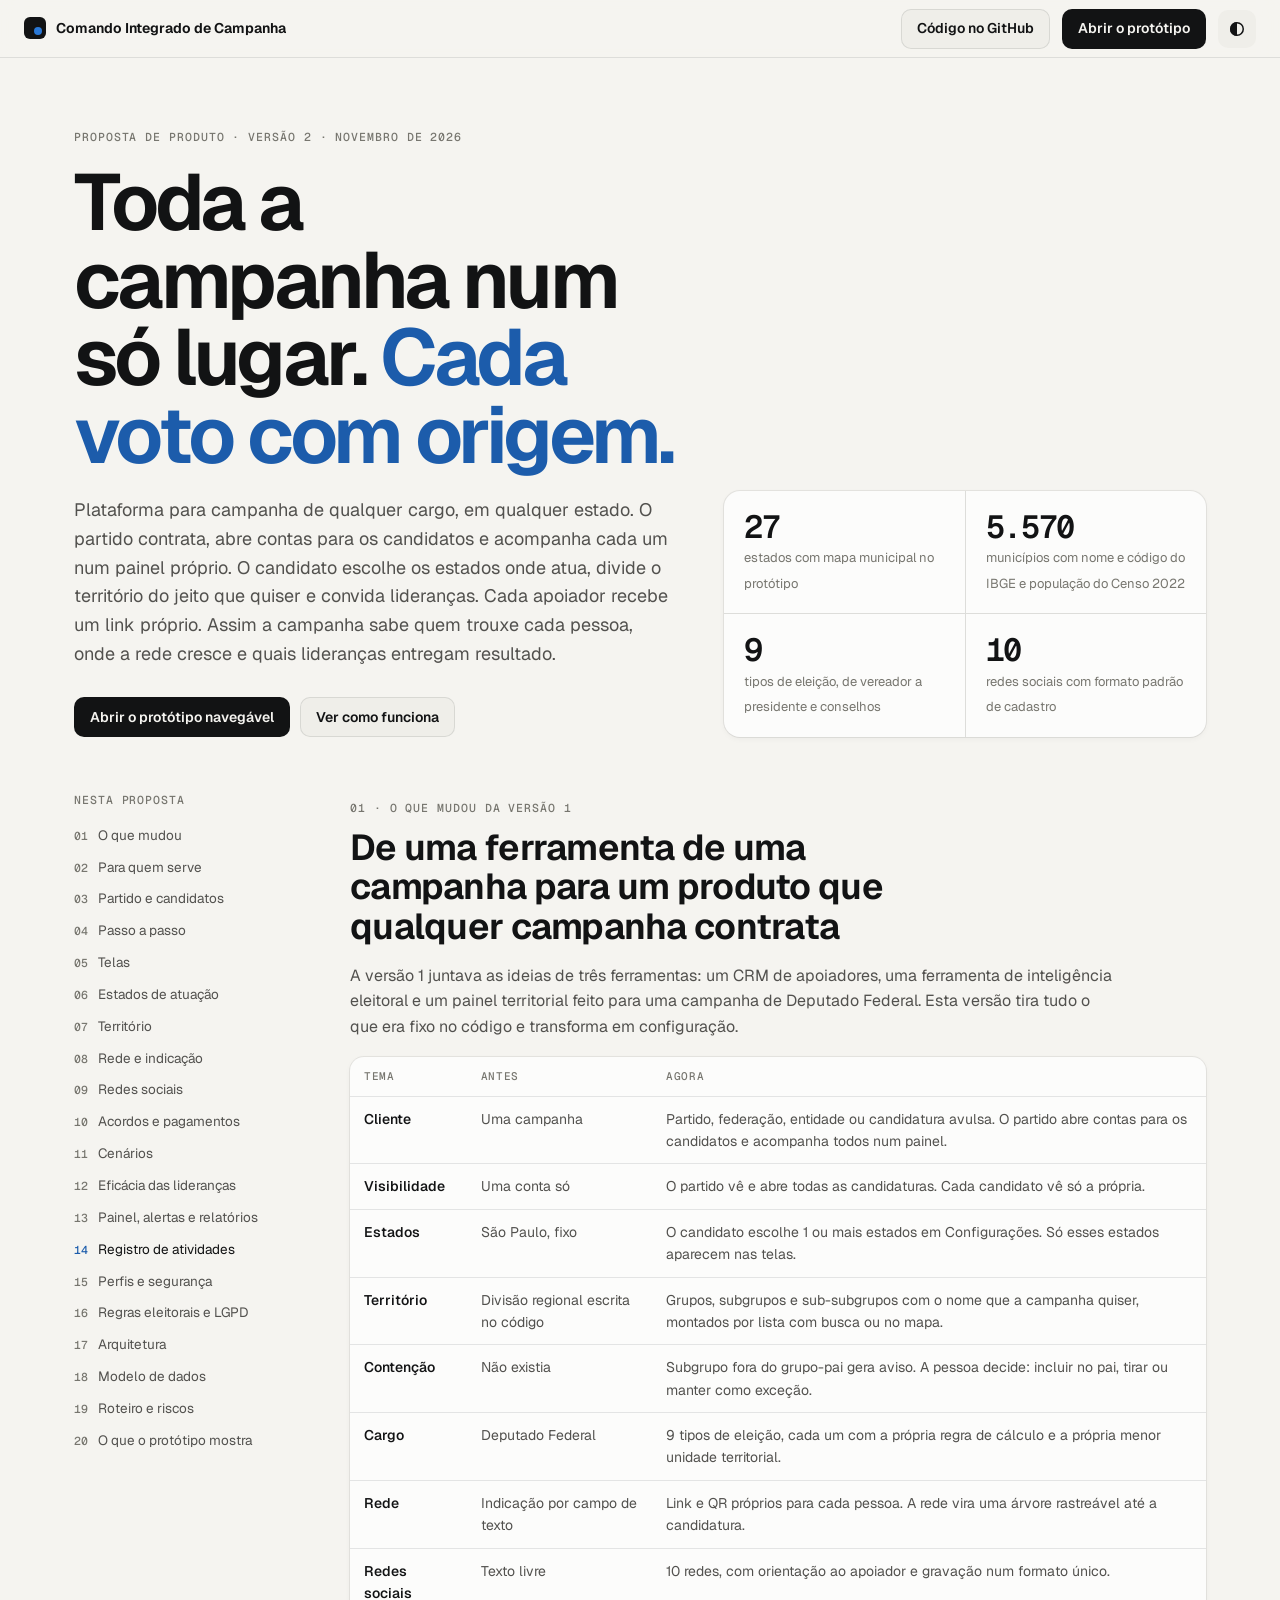
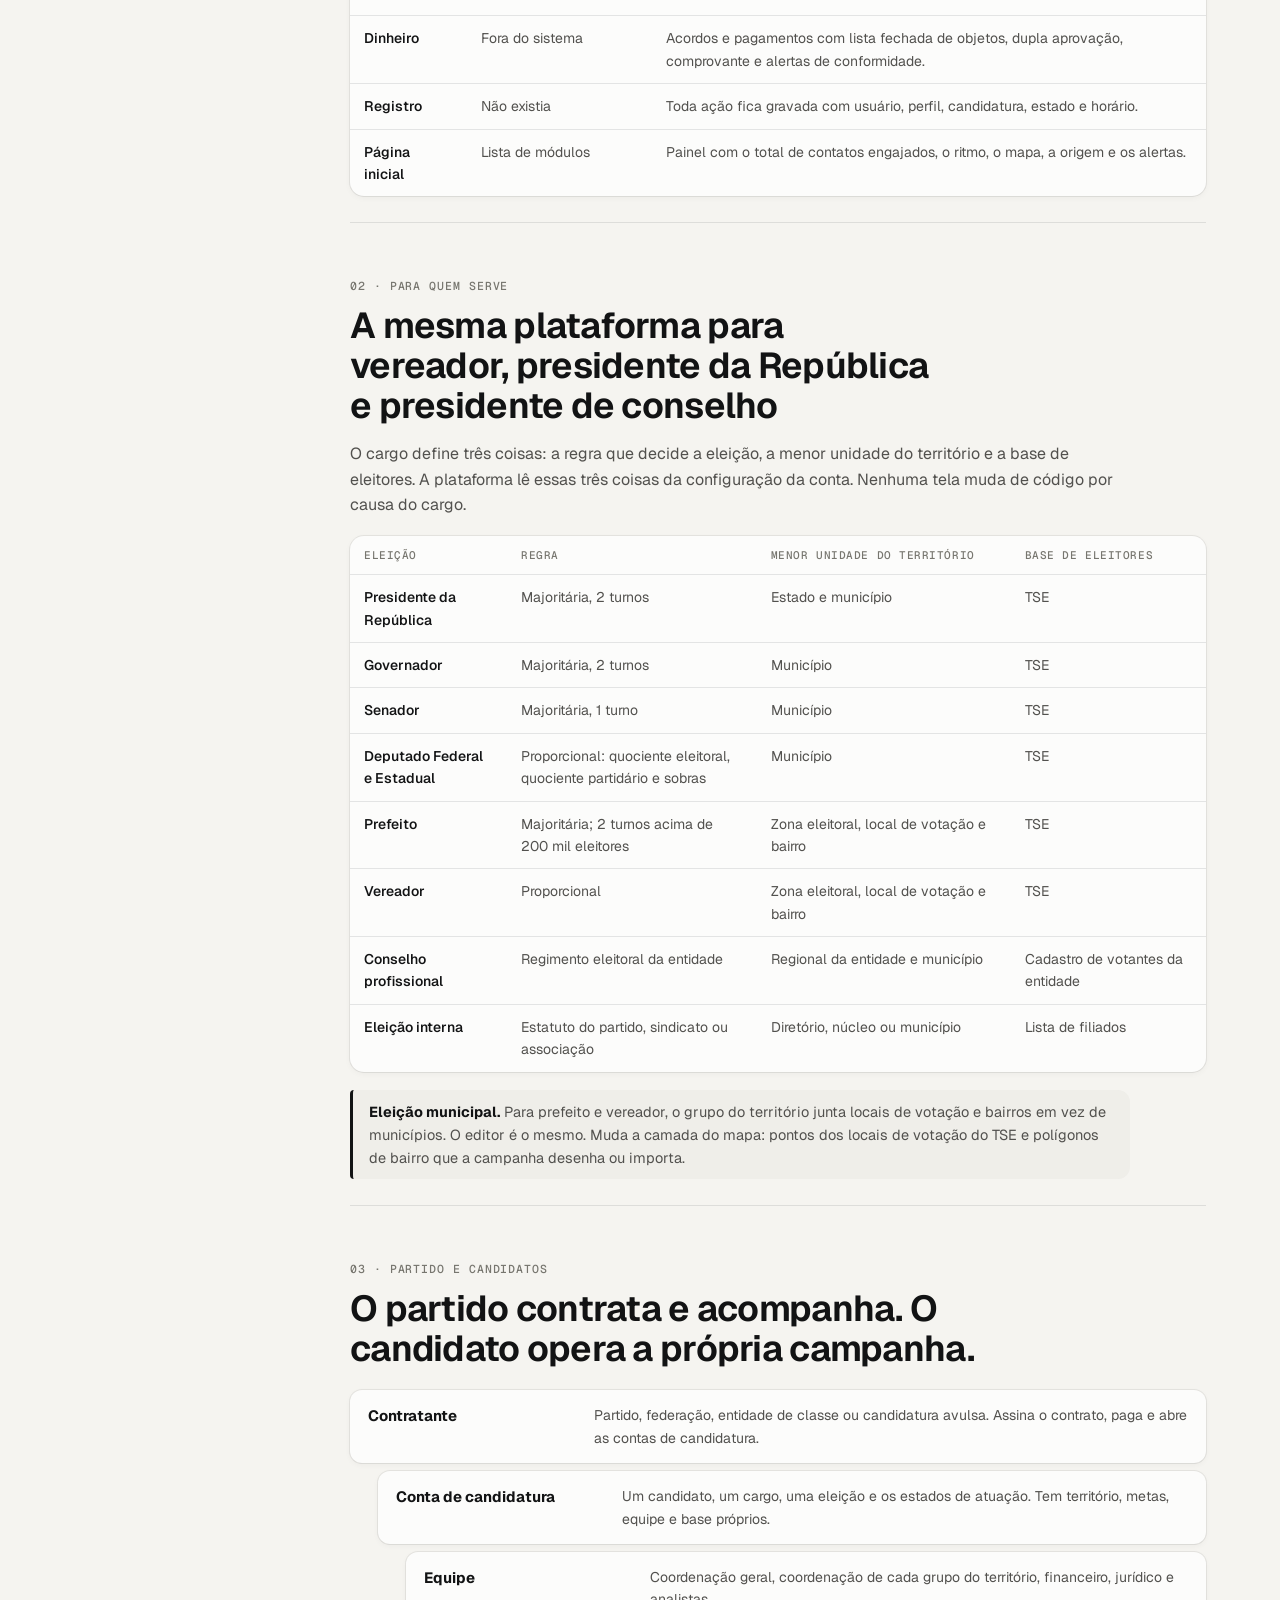
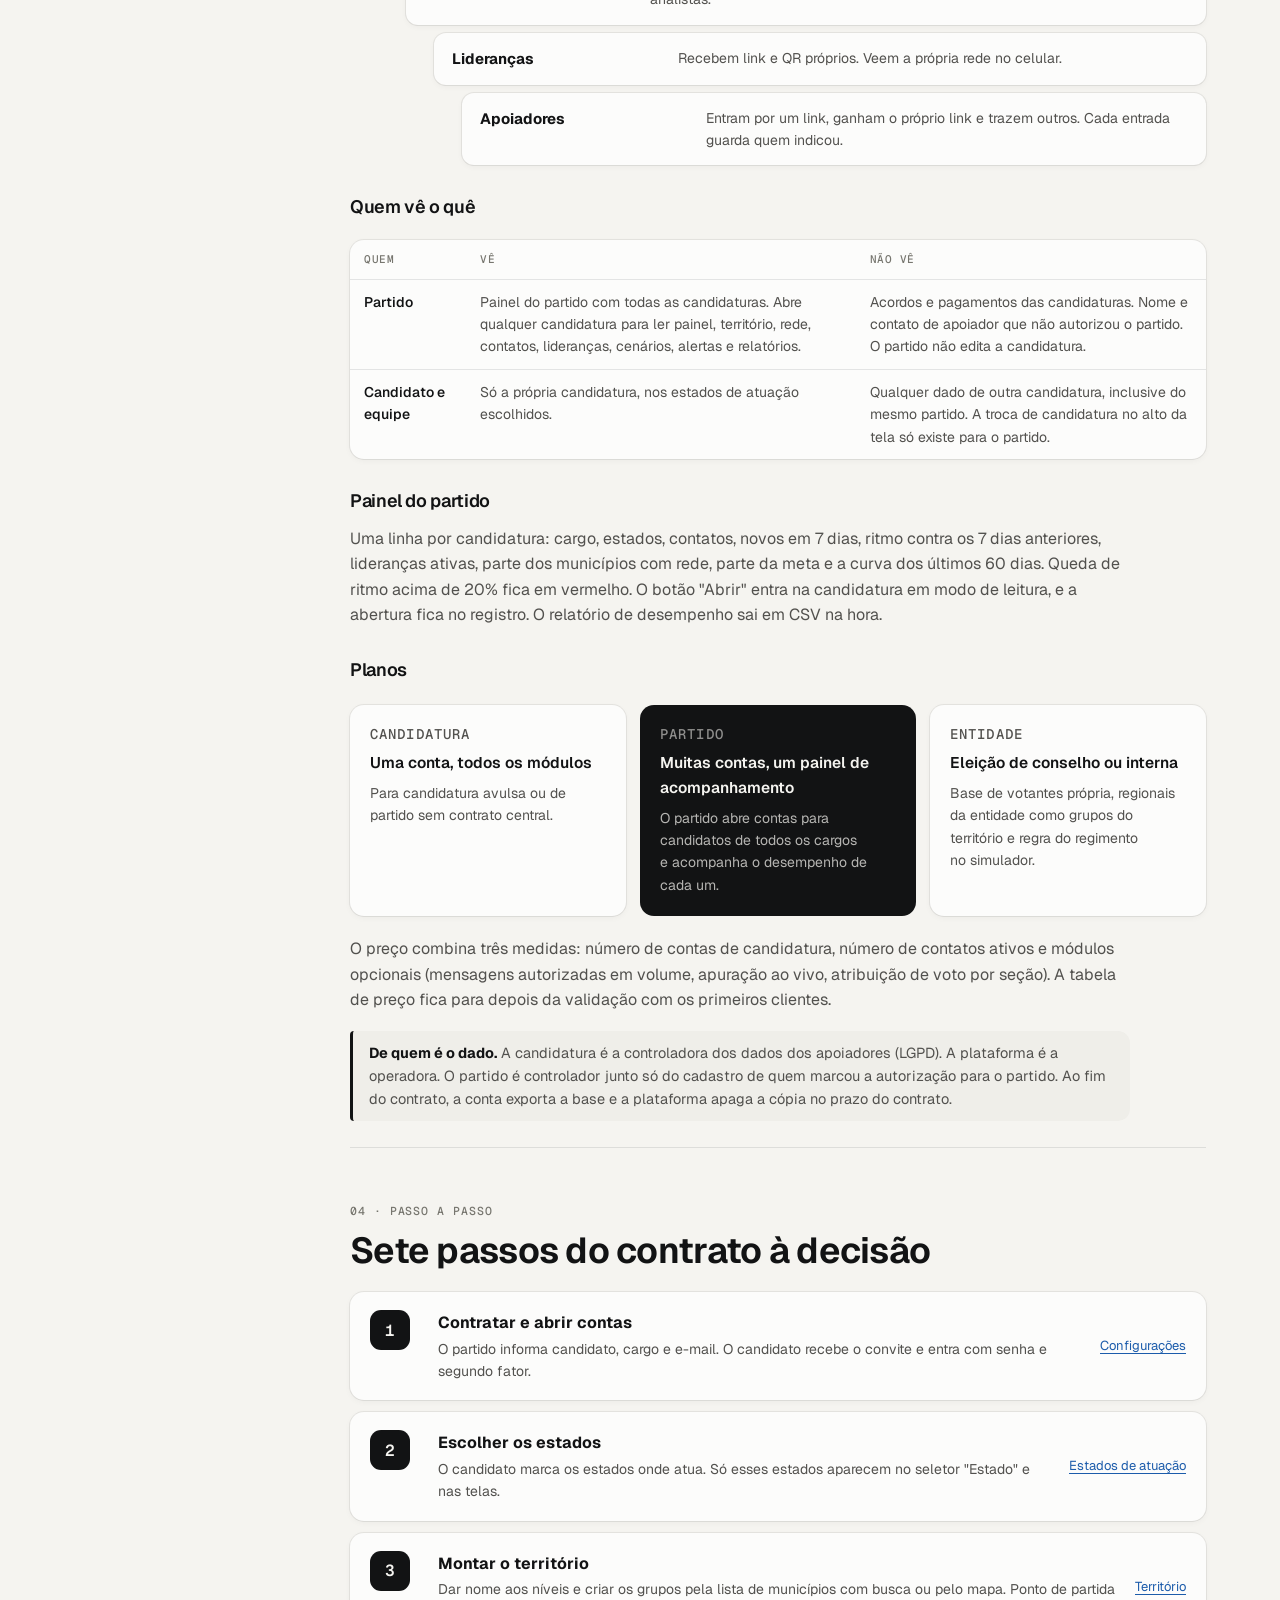
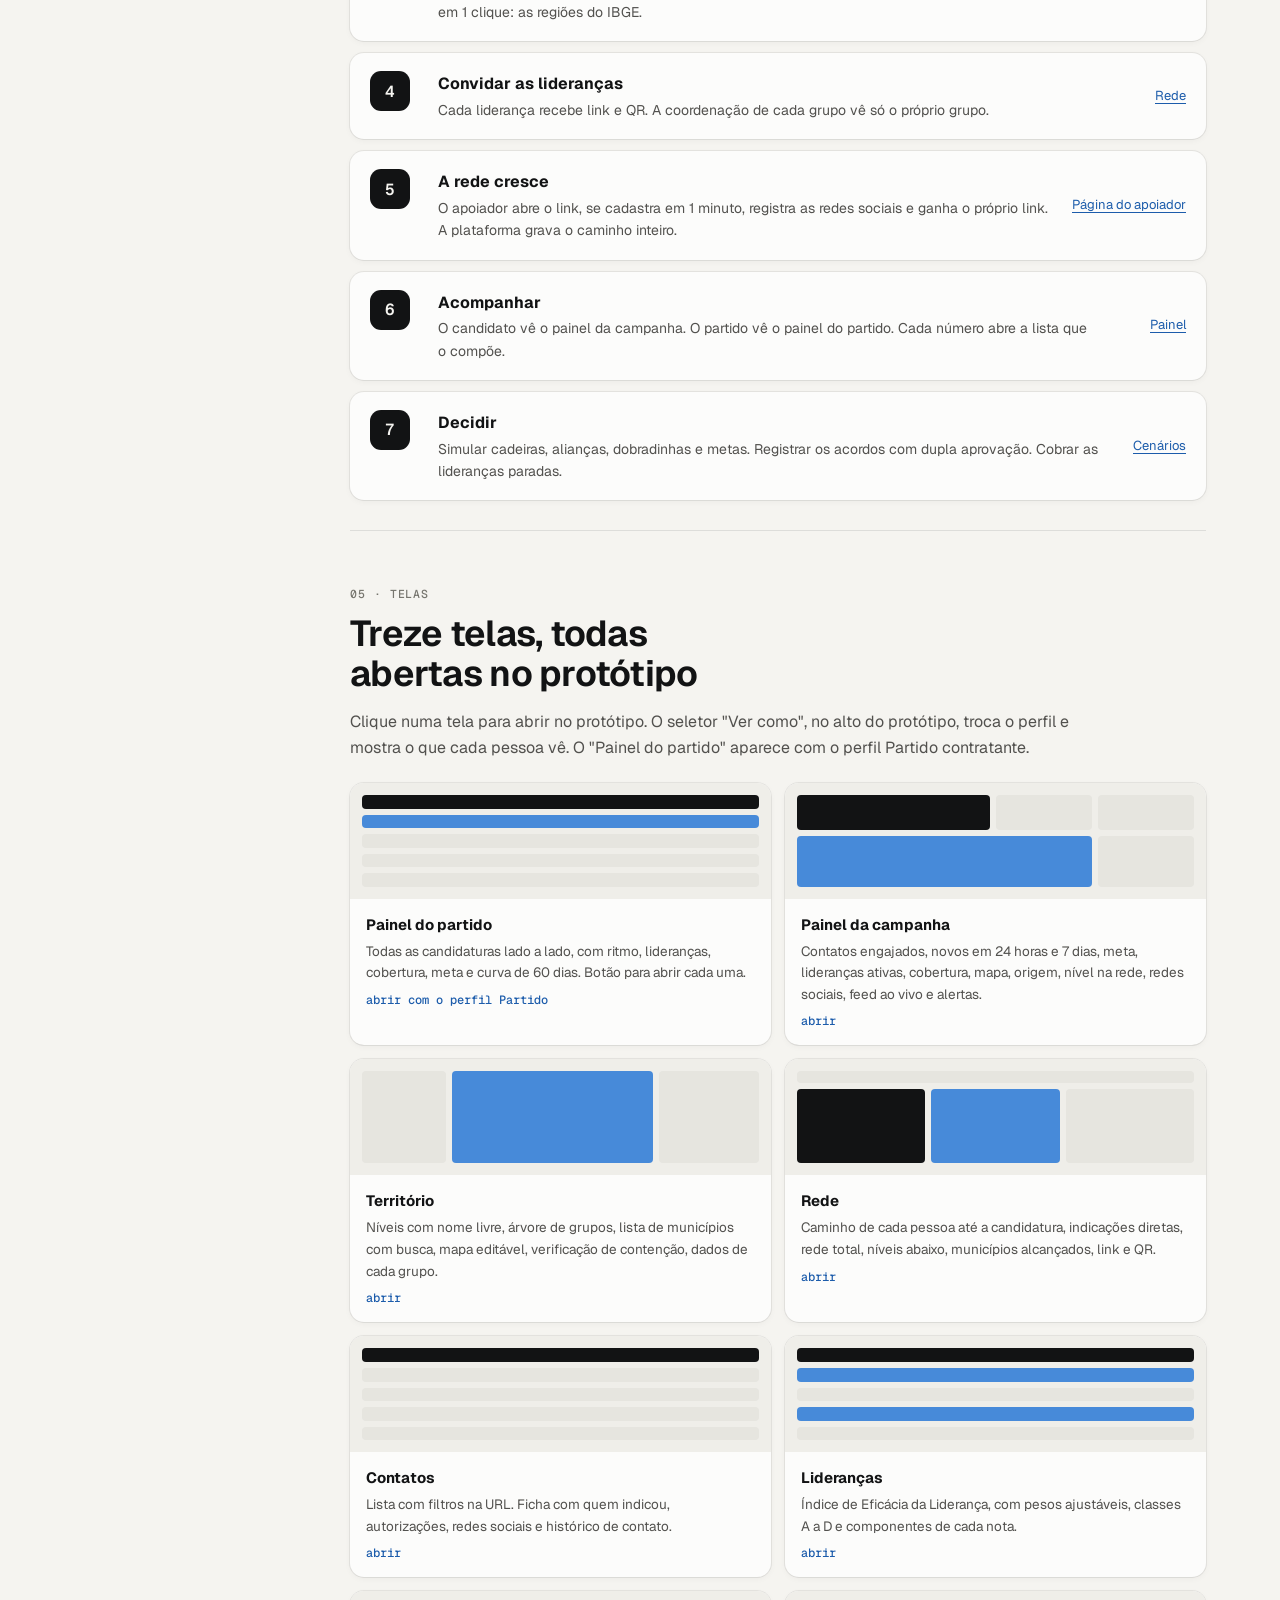
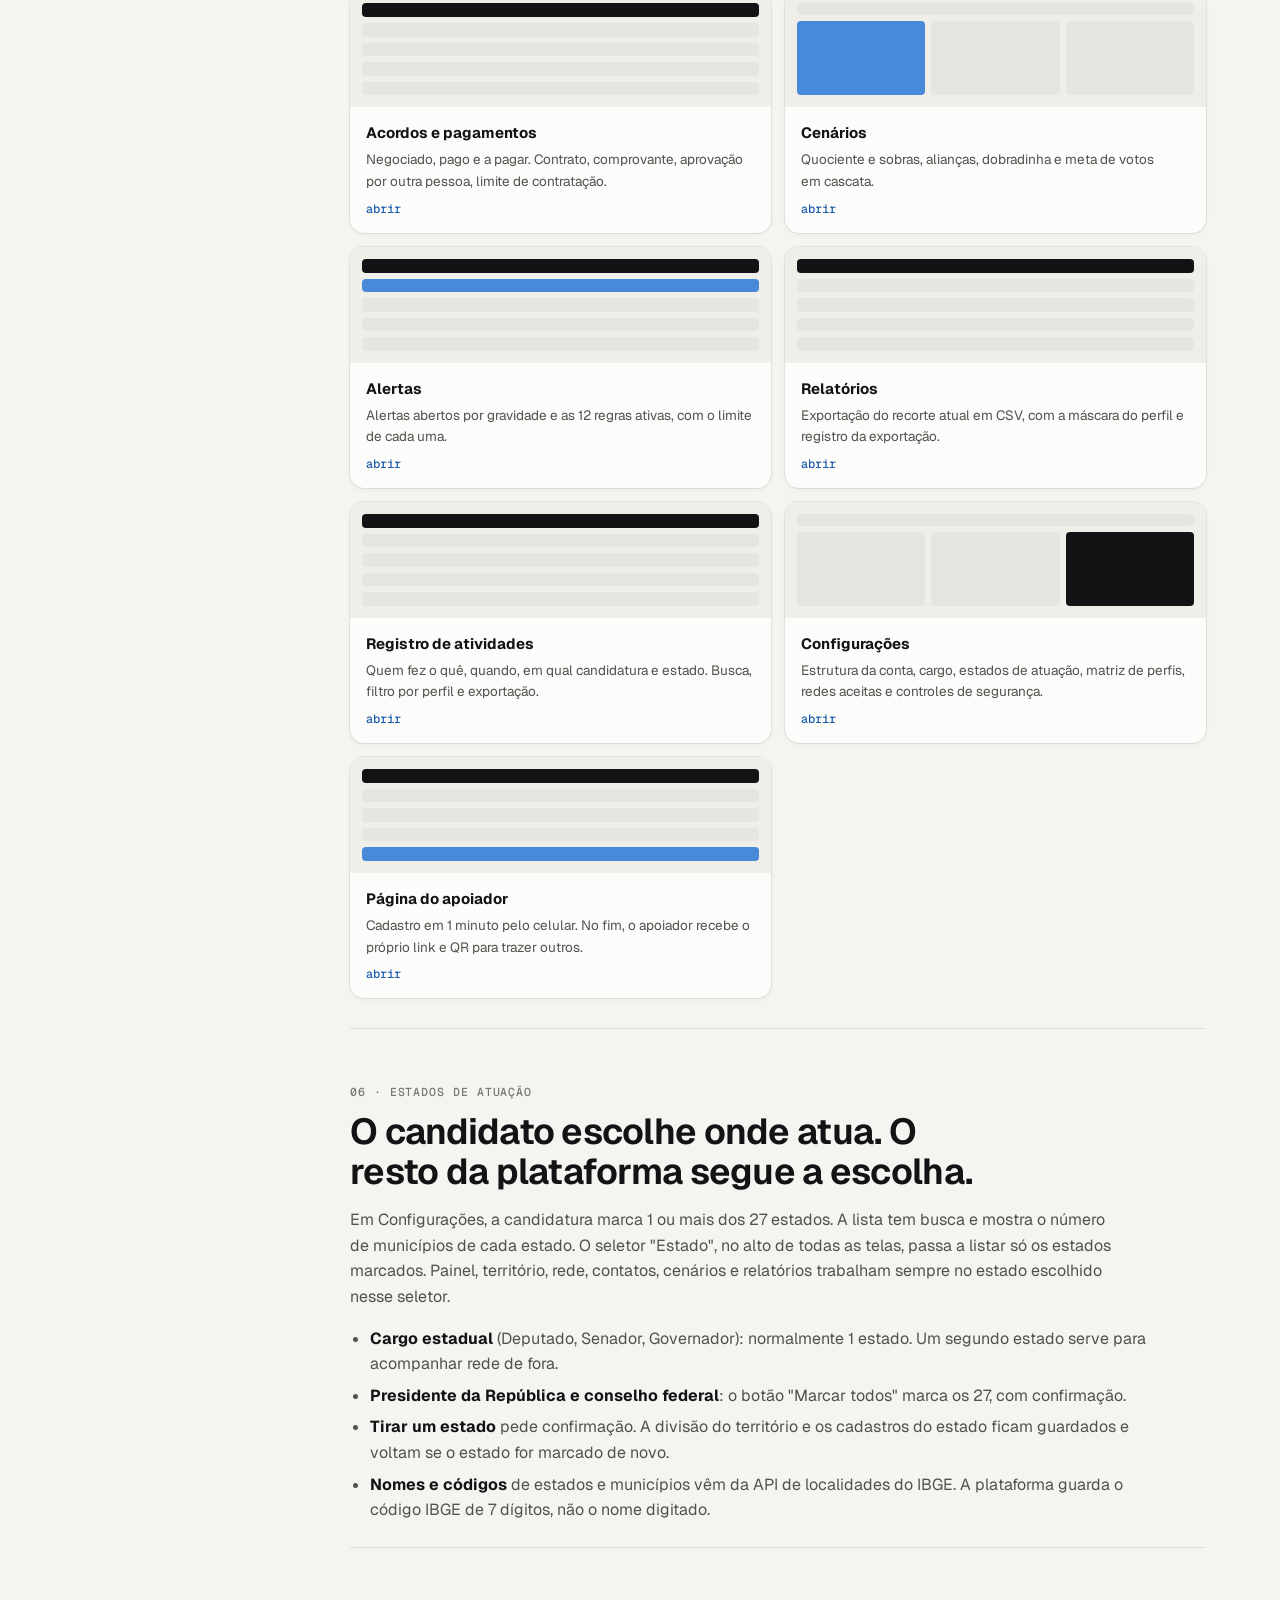
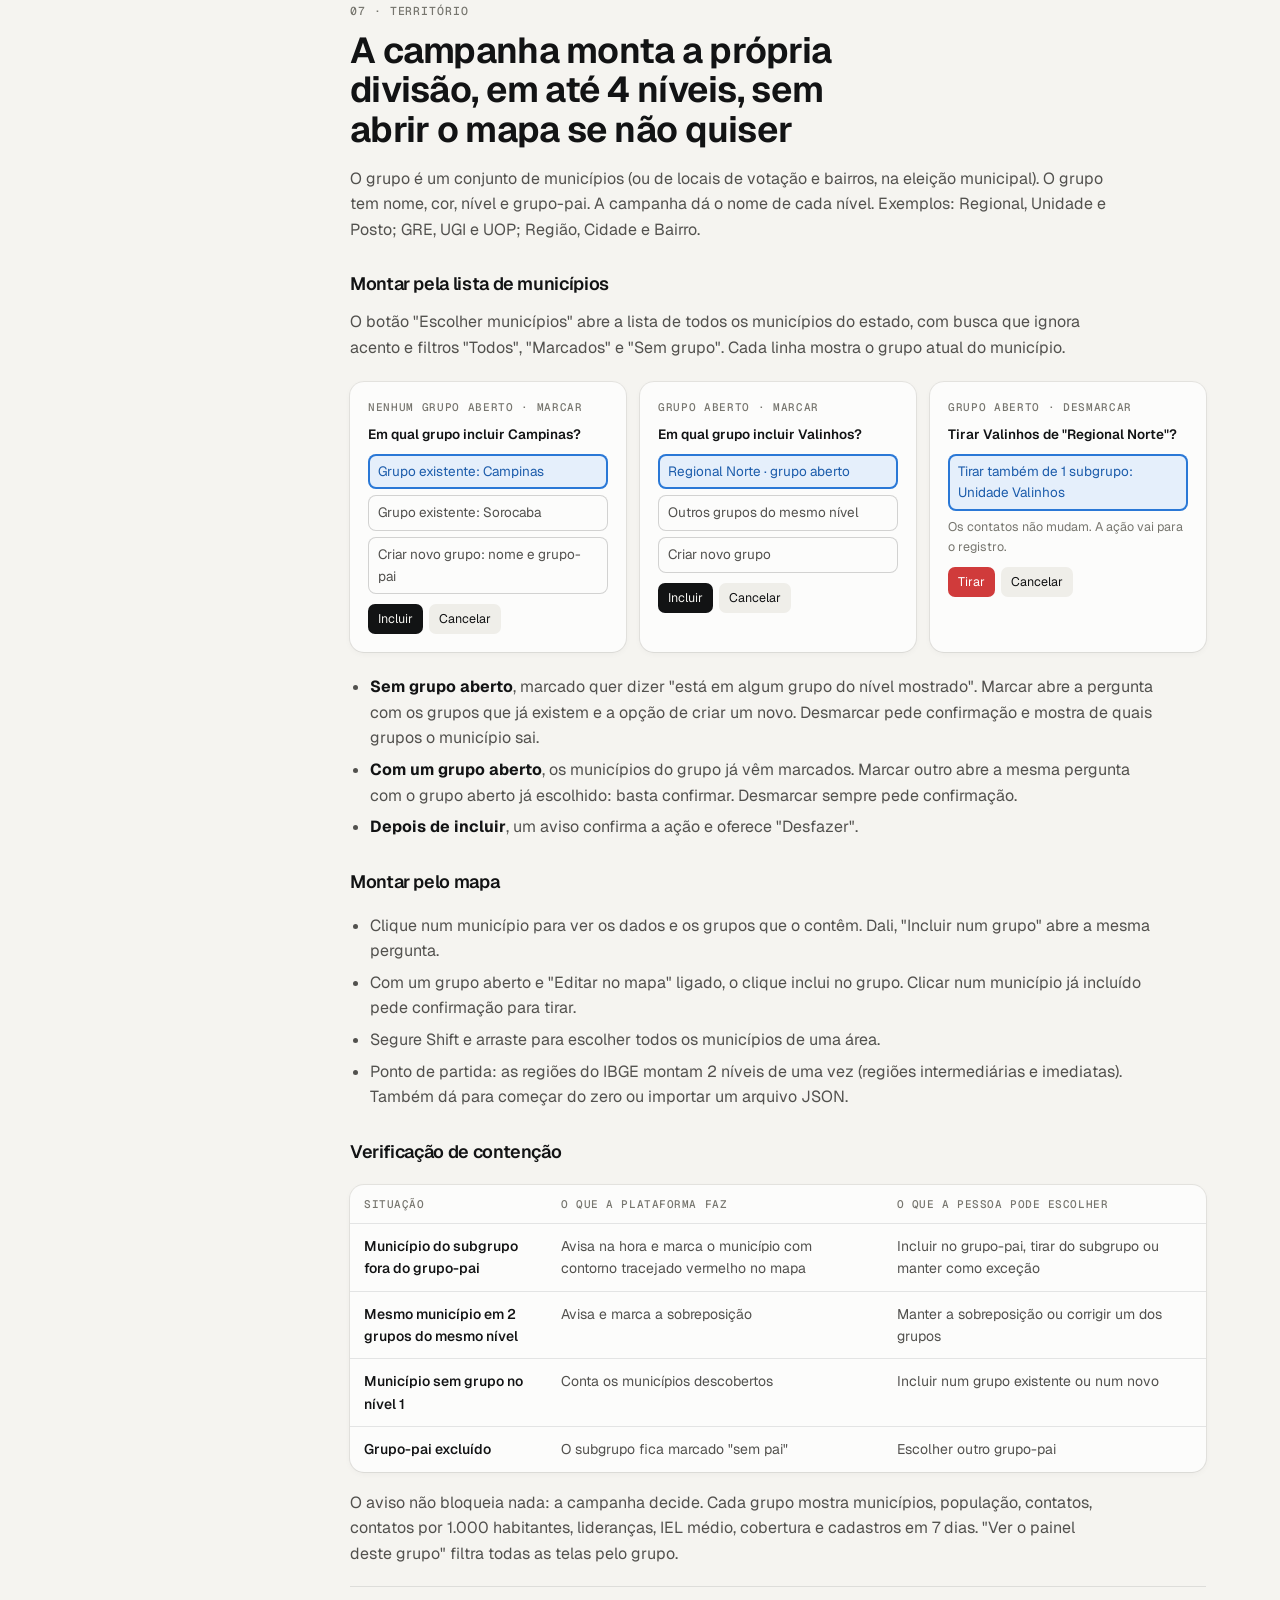
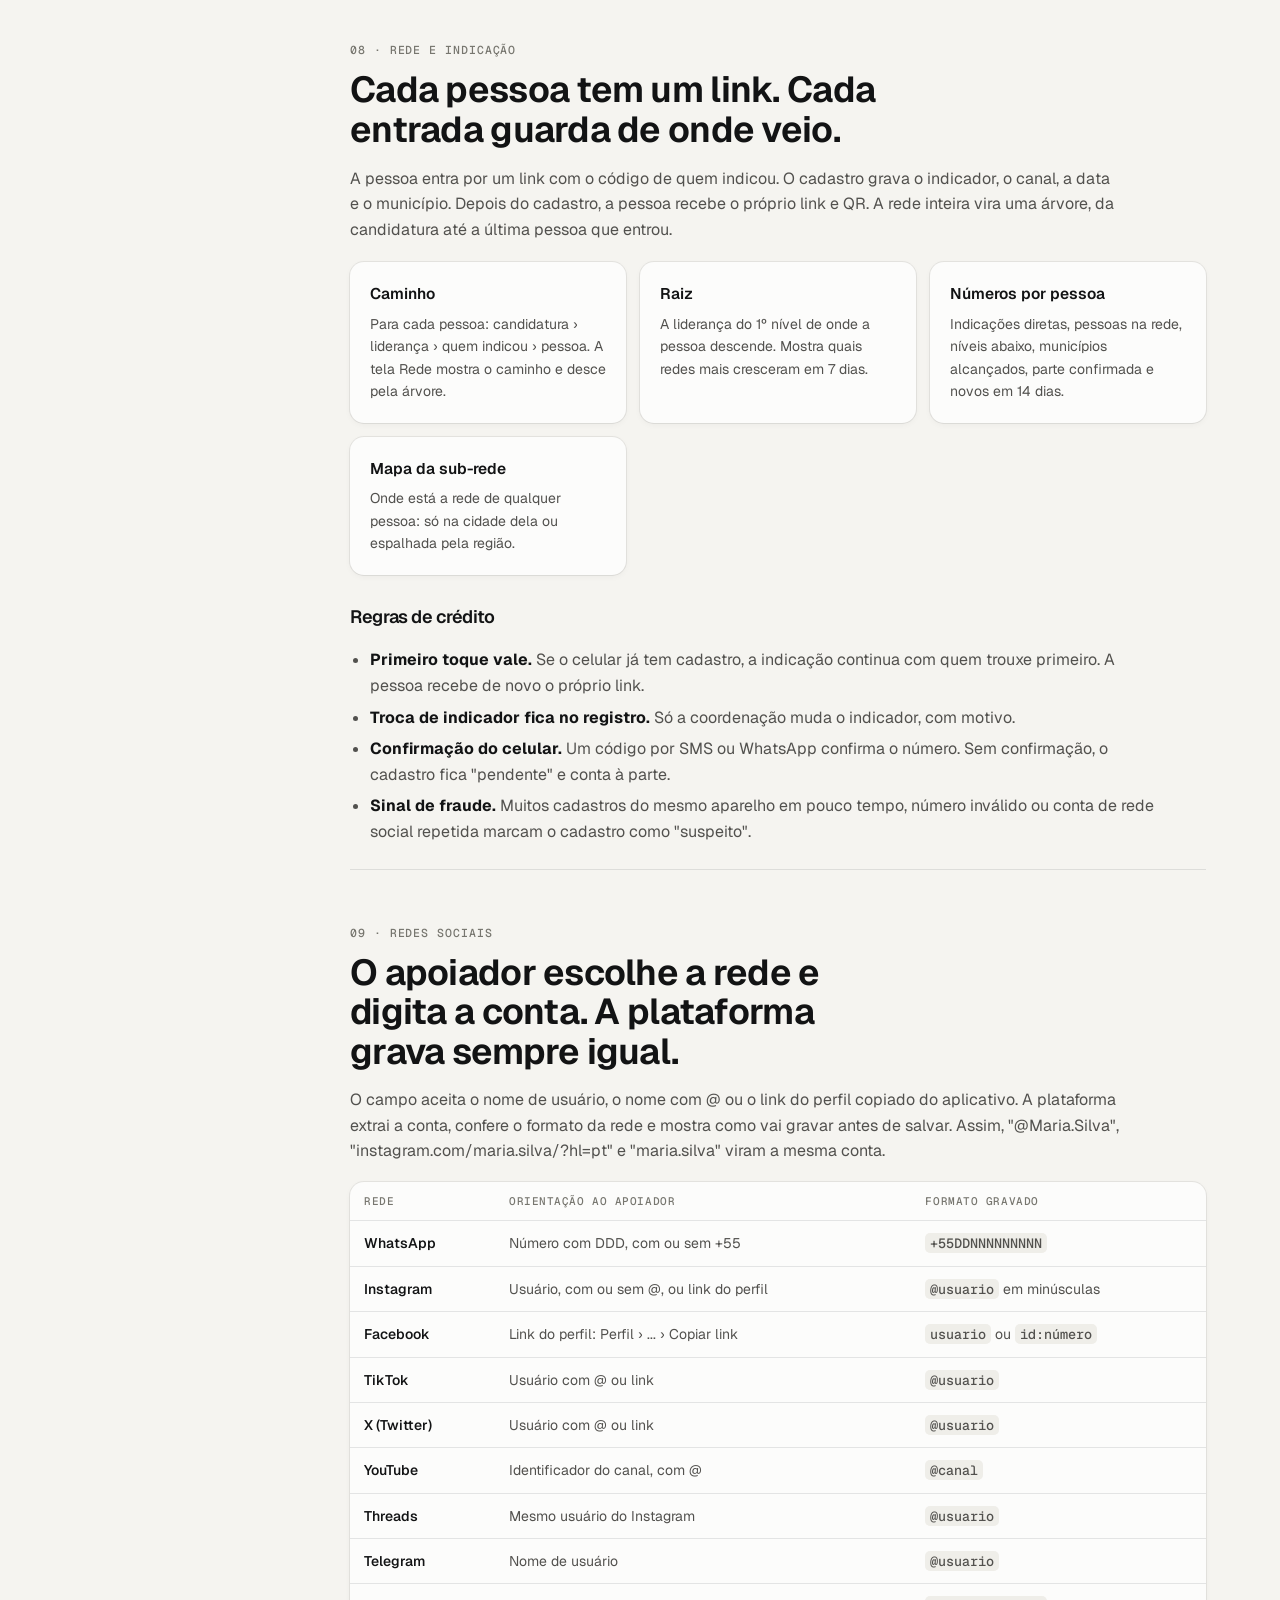
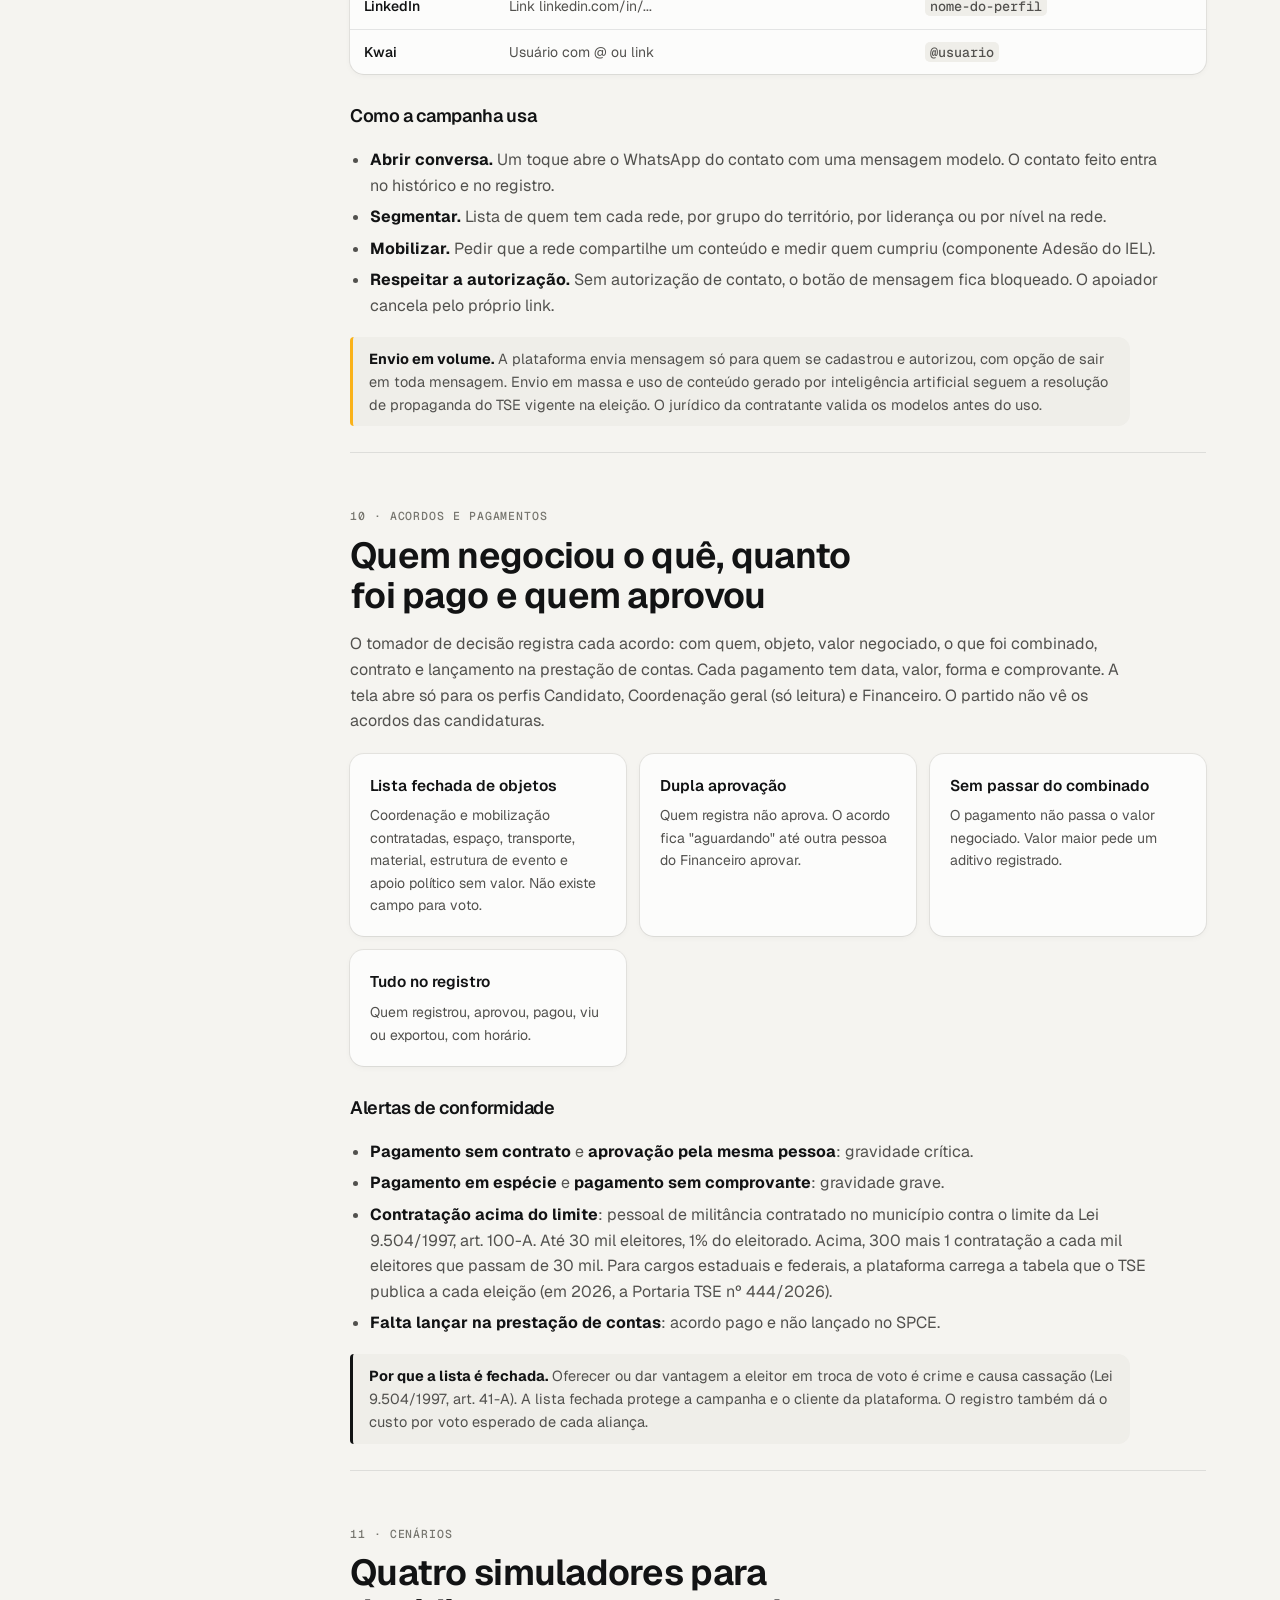
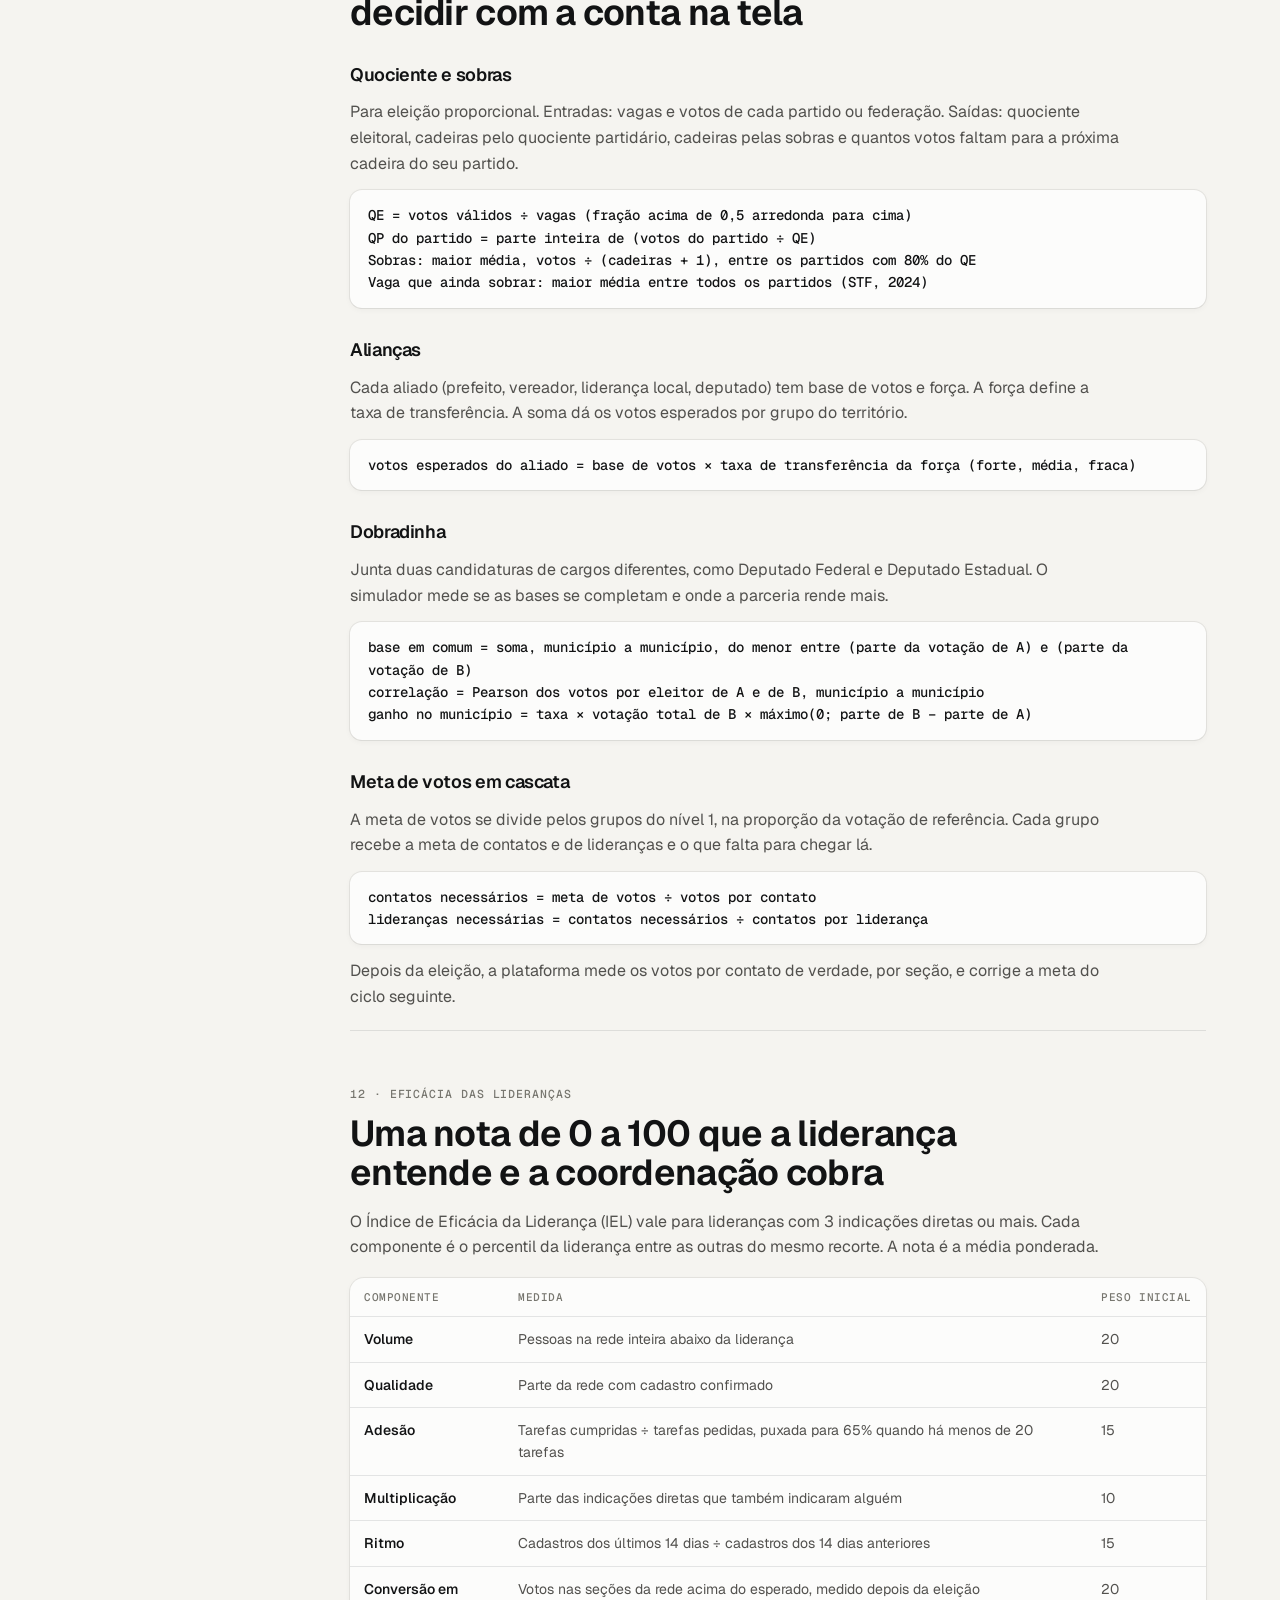
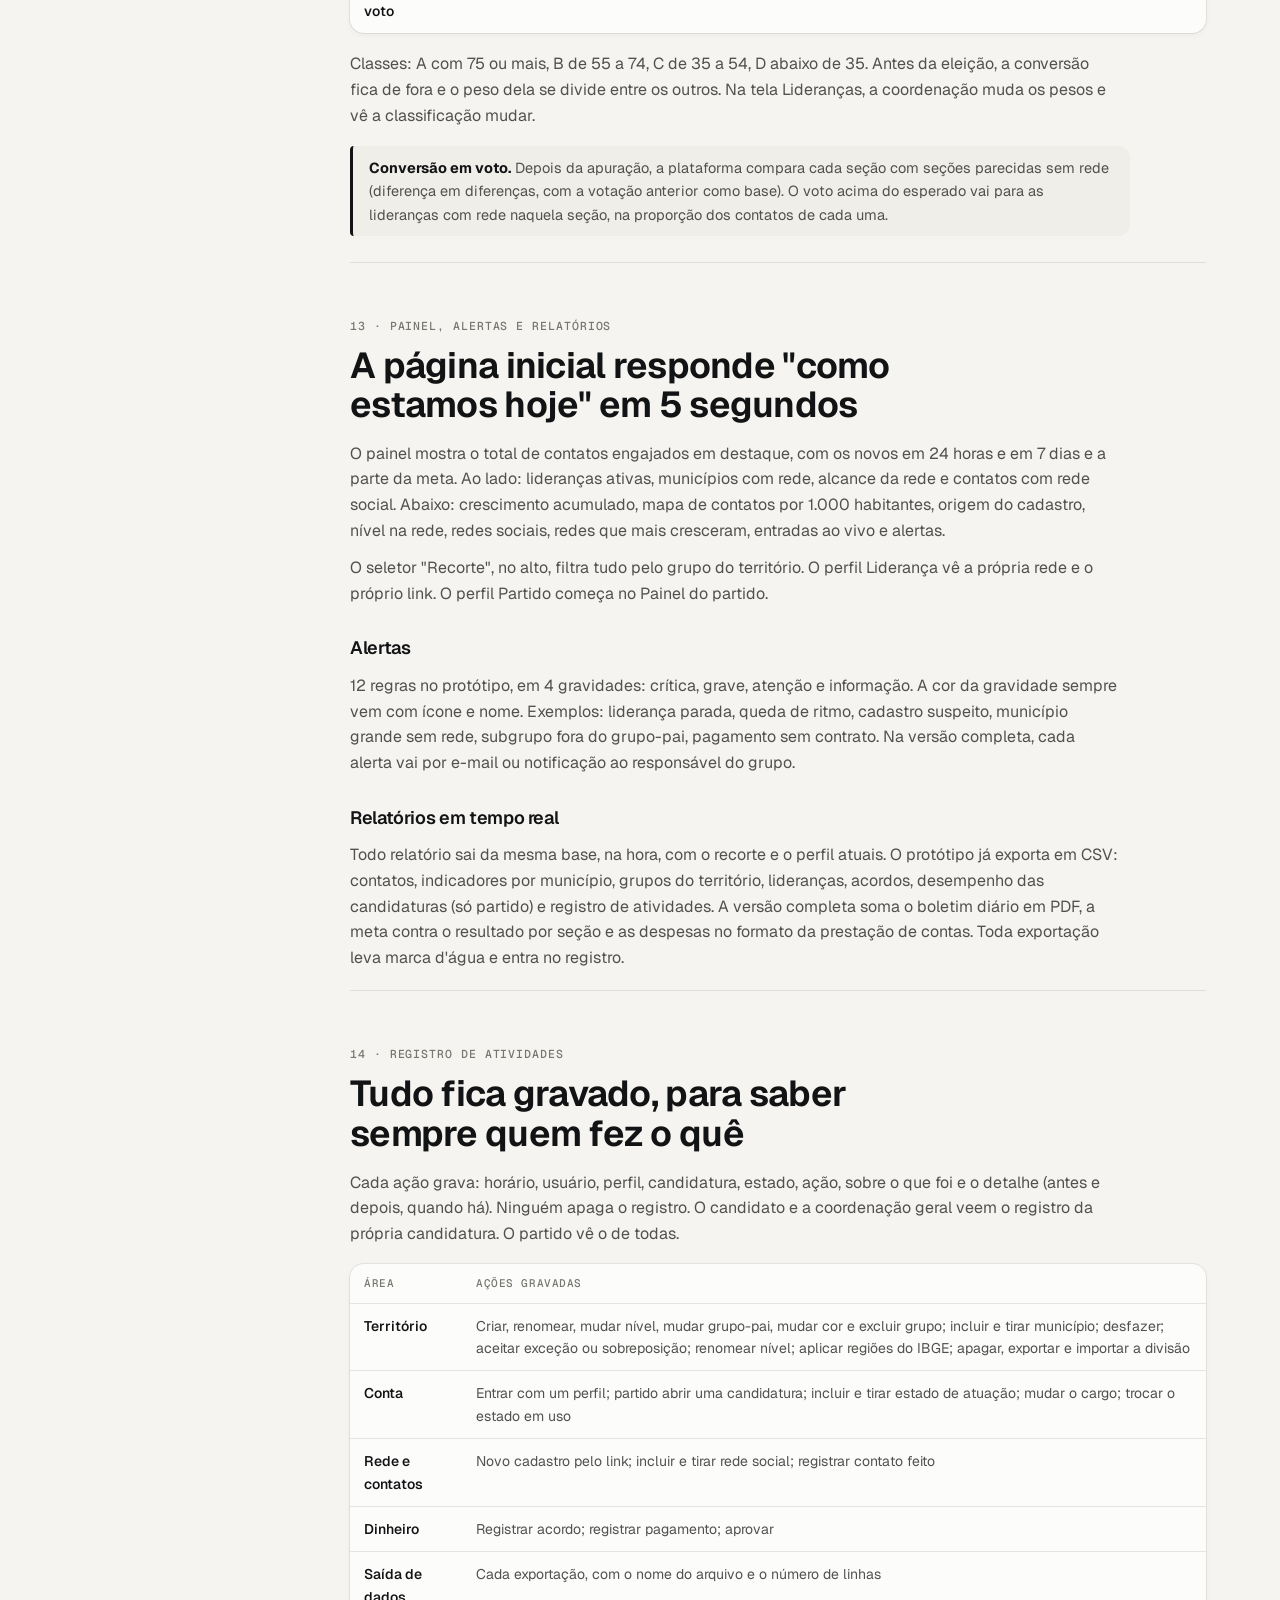
==== commit 31cf1229: "Versão 2: produto comercial, protótipo navegável e proposta revisada - Painel do partido com todas a" ====
--- a/index.html
+++ b/index.html
@@ -4,1228 +4,589 @@
 <meta charset="utf-8">
 <meta name="viewport" content="width=device-width, initial-scale=1">
 <title>Comando Integrado de Campanha</title>
-<meta name="description" content="Proposta de uma nova aplicação de monitoramento de campanha que une o CRM de rede da Engaja, a inteligência eleitoral da Política ONE e o planejamento territorial do Comando 2026.">
-<meta name="theme-color" content="#f4f1ea" media="(prefers-color-scheme: light)">
-<meta name="theme-color" content="#16181b" media="(prefers-color-scheme: dark)">
+<meta name="description" content="Proposta da plataforma de gestão de campanha eleitoral para qualquer cargo e qualquer estado: painel do partido, rede de indicações rastreada, território em grupos editáveis, cenários, acordos com conformidade, perfis e registro de atividades.">
+<meta name="theme-color" content="#f5f4f0" media="(prefers-color-scheme: light)">
+<meta name="theme-color" content="#121314" media="(prefers-color-scheme: dark)">
 <link rel="preconnect" href="https://fonts.googleapis.com">
 <link rel="preconnect" href="https://fonts.gstatic.com" crossorigin>
-<link href="https://fonts.googleapis.com/css2?family=IBM+Plex+Mono:wght@400;500&family=IBM+Plex+Sans:wght@400;500;600;700&family=IBM+Plex+Serif:wght@500;600&display=swap" rel="stylesheet">
+<link href="https://fonts.googleapis.com/css2?family=Geist:wght@400;500;600;700&family=Geist+Mono:wght@400;500;600&display=swap" rel="stylesheet">
 <style>
-:root{
-  color-scheme: light dark;
-  --fundo:#f4f1ea; --superficie:#fffdf8; --superficie-2:#ece8de; --linha:#d9d3c5; --linha-forte:#b9b1a0;
-  --texto:#1d1f22; --texto-suave:#55585e; --texto-fraco:#7a7d83;
-  --acao:#0b5c4a; --acao-texto:#ffffff; --acao-suave:#d8ebe4;
-  --alerta:#9a4b00; --alerta-suave:#f7e6d2; --perigo:#a1262b; --perigo-suave:#f6dcdc;
-  --tag-e:#2b5fa8; --tag-p:#7a3e9d; --tag-c:#0b5c4a; --tag-n:#9a4b00;
-  --sombra: 0 0 0 1px rgb(0 0 0 / .06), 0 1px 2px -1px rgb(0 0 0 / .08), 0 4px 10px 0 rgb(0 0 0 / .04);
-  --raio:10px; --raio-g:16px;
-  --sans:"IBM Plex Sans", system-ui, sans-serif; --serif:"IBM Plex Serif", Georgia, serif; --mono:"IBM Plex Mono", ui-monospace, monospace;
+:root {
+  color-scheme: light;
+  --fundo: #f5f4f0; --sup: #fcfcfb; --sup-2: #efeee9; --sup-3: #e6e5df;
+  --tinta: #121314; --tinta-2: #52514e; --tinta-3: #77766f;
+  --linha: rgb(18 19 20 / 0.1); --linha-forte: rgb(18 19 20 / 0.18);
+  --sinal: #2a78d6; --sinal-fundo: #e5effb; --sinal-tinta: #1c5cab;
+  --atencao: #fab219; --critico: #d03b3b;
+  --sombra: 0 0 0 1px rgb(18 19 20 / 0.07), 0 1px 2px -1px rgb(18 19 20 / 0.07), 0 2px 6px 0 rgb(18 19 20 / 0.04);
+  --mono: 'Geist Mono', ui-monospace, Menlo, monospace;
+  --sans: 'Geist', ui-sans-serif, system-ui, -apple-system, 'Segoe UI', sans-serif;
 }
-@media (prefers-color-scheme: dark){
-  :root:not([data-theme="light"]){
-    --fundo:#16181b; --superficie:#1e2125; --superficie-2:#262a2f; --linha:#33383e; --linha-forte:#4a5058;
-    --texto:#ecebe7; --texto-suave:#b3b5b9; --texto-fraco:#8d9096;
-    --acao:#5cc6a7; --acao-texto:#0d1a16; --acao-suave:#1d3b33;
-    --alerta:#f0a35c; --alerta-suave:#3a2a19; --perigo:#f08a8e; --perigo-suave:#3b2022;
-    --tag-e:#86b0f0; --tag-p:#c9a0e6; --tag-c:#5cc6a7; --tag-n:#f0a35c;
-    --sombra: 0 0 0 1px rgb(255 255 255 / .07);
+@media (prefers-color-scheme: dark) {
+  :root:not([data-theme="light"]) {
+    color-scheme: dark;
+    --fundo: #121314; --sup: #1a1a19; --sup-2: #232321; --sup-3: #2c2c2a;
+    --tinta: #f0efec; --tinta-2: #c3c2b7; --tinta-3: #95948c;
+    --linha: rgb(255 255 255 / 0.09); --linha-forte: rgb(255 255 255 / 0.16);
+    --sinal: #3987e5; --sinal-fundo: #17273d; --sinal-tinta: #86b6ef;
+    --sombra: 0 0 0 1px rgb(255 255 255 / 0.07);
   }
 }
-:root[data-theme="dark"]{
-  --fundo:#16181b; --superficie:#1e2125; --superficie-2:#262a2f; --linha:#33383e; --linha-forte:#4a5058;
-  --texto:#ecebe7; --texto-suave:#b3b5b9; --texto-fraco:#8d9096;
-  --acao:#5cc6a7; --acao-texto:#0d1a16; --acao-suave:#1d3b33;
-  --alerta:#f0a35c; --alerta-suave:#3a2a19; --perigo:#f08a8e; --perigo-suave:#3b2022;
-  --tag-e:#86b0f0; --tag-p:#c9a0e6; --tag-c:#5cc6a7; --tag-n:#f0a35c;
-  --sombra: 0 0 0 1px rgb(255 255 255 / .07);
+:root[data-theme="dark"] {
+  color-scheme: dark;
+  --fundo: #121314; --sup: #1a1a19; --sup-2: #232321; --sup-3: #2c2c2a;
+  --tinta: #f0efec; --tinta-2: #c3c2b7; --tinta-3: #95948c;
+  --linha: rgb(255 255 255 / 0.09); --linha-forte: rgb(255 255 255 / 0.16);
+  --sinal: #3987e5; --sinal-fundo: #17273d; --sinal-tinta: #86b6ef;
+  --sombra: 0 0 0 1px rgb(255 255 255 / 0.07);
 }
-*{box-sizing:border-box}
-html{scroll-behavior:smooth}
-@media (prefers-reduced-motion: reduce){html{scroll-behavior:auto}}
-body{margin:0;background:var(--fundo);color:var(--texto);font-family:var(--sans);font-size:16px;line-height:1.55;-webkit-font-smoothing:antialiased}
-a{color:var(--acao);text-underline-offset:3px;text-decoration-thickness:from-font}
-h1,h2,h3,h4{line-height:1.15;text-wrap:balance;margin:0}
-p{text-wrap:pretty;margin:0 0 .8em}
-.num,td.n,.tab{font-variant-numeric:tabular-nums}
-code,.mono{font-family:var(--mono);font-size:.88em}
-code{background:var(--superficie-2);padding:.08em .35em;border-radius:5px;overflow-wrap:anywhere}
-:focus-visible{outline:2px solid var(--acao);outline-offset:2px;border-radius:4px}
-.pular{position:absolute;left:-999px;top:8px;background:var(--acao);color:var(--acao-texto);padding:8px 12px;border-radius:8px;z-index:50}
-.pular:focus{left:8px}
-
-/* layout */
-.casca{display:grid;grid-template-columns:260px minmax(0,1fr);min-height:100vh}
-nav.lateral{position:sticky;top:0;height:100vh;overflow:auto;border-right:1px solid var(--linha);padding:24px 16px;background:var(--fundo)}
-.marca{font-family:var(--serif);font-weight:600;font-size:19px;line-height:1.2;margin-bottom:4px}
-.marca-sub{font-size:12.5px;color:var(--texto-fraco);margin-bottom:20px}
-nav.lateral ol{list-style:none;margin:0;padding:0;counter-reset:s}
-nav.lateral li{counter-increment:s}
-nav.lateral a{display:flex;gap:10px;padding:6px 8px;border-radius:8px;color:var(--texto-suave);text-decoration:none;font-size:14px;line-height:1.3}
-nav.lateral a::before{content:counter(s,decimal-leading-zero);font-family:var(--mono);font-size:12px;color:var(--texto-fraco);padding-top:1px}
-nav.lateral a:hover{background:var(--superficie-2);color:var(--texto)}
-nav.lateral a.ativo{background:var(--acao-suave);color:var(--texto);font-weight:600}
-.tema{margin-top:20px;display:flex;gap:6px}
-.tema button{flex:1}
-main{padding:40px 48px 96px;max-width:1180px}
-section{scroll-margin-top:24px;padding-top:56px}
-section:first-child{padding-top:0}
-.rotulo{font-family:var(--mono);font-size:12px;letter-spacing:.06em;text-transform:uppercase;color:var(--texto-fraco);margin-bottom:10px}
-h1{font-family:var(--serif);font-size:clamp(34px,4.6vw,54px);font-weight:600;letter-spacing:-.015em;max-width:18ch}
-h2{font-family:var(--serif);font-size:30px;font-weight:600;letter-spacing:-.01em;margin-bottom:14px}
-h3{font-size:18px;font-weight:600;margin:24px 0 8px}
-h4{font-size:15px;font-weight:600;margin:0 0 6px}
-.lead{font-size:18px;color:var(--texto-suave);max-width:68ch;margin-top:16px}
-.texto{max-width:72ch}
-.suave{color:var(--texto-suave)}
-.fraco{color:var(--texto-fraco);font-size:13.5px}
-
-/* blocos */
-.cartao{background:var(--superficie);border-radius:var(--raio-g);box-shadow:var(--sombra);padding:20px}
-.grade{display:grid;gap:16px}
-.g2{grid-template-columns:repeat(2,minmax(0,1fr))}
-.g3{grid-template-columns:repeat(3,minmax(0,1fr))}
-.g4{grid-template-columns:repeat(4,minmax(0,1fr))}
-.kpi .v{font-size:30px;font-weight:600;font-variant-numeric:tabular-nums;line-height:1.1}
-.kpi .d{font-size:13.5px;color:var(--texto-suave);margin-top:4px}
-.aviso{border-left:3px solid var(--alerta);background:var(--alerta-suave);padding:12px 16px;border-radius:0 var(--raio) var(--raio) 0;margin:16px 0}
-.aviso.perigo{border-color:var(--perigo);background:var(--perigo-suave)}
-.aviso.ok{border-color:var(--acao);background:var(--acao-suave)}
-ul.lista{padding-left:20px;margin:0 0 .8em}
-ul.lista li{margin:3px 0}
-
-/* tabelas */
-.tabela-wrap{overflow-x:auto;border-radius:var(--raio-g);box-shadow:var(--sombra);background:var(--superficie);margin:12px 0}
-table{border-collapse:collapse;width:100%;font-size:14px}
-th,td{text-align:left;padding:9px 12px;border-bottom:1px solid var(--linha);vertical-align:top}
-th{font-weight:600;background:var(--superficie-2);position:sticky;top:0;font-size:13px}
-tr:last-child td{border-bottom:0}
-td.n,th.n{text-align:right}
-.s{font-family:var(--mono);font-size:12px;padding:2px 7px;border-radius:99px;white-space:nowrap;display:inline-block}
-.s-sim{background:var(--acao-suave);color:var(--texto)}
-.s-par{background:var(--alerta-suave);color:var(--texto)}
-.s-nao{background:var(--superficie-2);color:var(--texto-fraco)}
-
-/* tags de origem */
-.tag{font-family:var(--mono);font-size:11.5px;font-weight:500;padding:1px 7px;border-radius:99px;border:1px solid currentColor;white-space:nowrap}
-.tag.e{color:var(--tag-e)} .tag.p{color:var(--tag-p)} .tag.c{color:var(--tag-c)} .tag.n{color:var(--tag-n)}
-
-/* controles */
-button,.botao{font:inherit;font-size:14px;font-weight:500;padding:8px 14px;border-radius:10px;border:1px solid var(--linha-forte);background:var(--superficie);color:var(--texto);cursor:pointer;touch-action:manipulation;transition-property:background-color,border-color,transform;transition-duration:.15s}
-button:hover{background:var(--superficie-2)}
-button:active{transform:scale(.97)}
-button[aria-pressed="true"],button.on{background:var(--acao);color:var(--acao-texto);border-color:var(--acao)}
-.filtros{display:flex;flex-wrap:wrap;gap:8px;margin:14px 0}
-label.campo{display:flex;flex-direction:column;gap:4px;font-size:13.5px;color:var(--texto-suave)}
-input[type=number],input[type=text],select{font:inherit;font-size:16px;padding:7px 10px;border-radius:8px;border:1px solid var(--linha-forte);background:var(--superficie);color:var(--texto);width:100%;font-variant-numeric:tabular-nums}
-input[type=range]{width:100%;accent-color:var(--acao)}
-
-/* módulos */
-.mods{display:grid;grid-template-columns:repeat(auto-fill,minmax(320px,1fr));gap:16px}
-.mod{display:flex;flex-direction:column;gap:8px}
-.mod header{display:flex;justify-content:space-between;align-items:baseline;gap:8px}
-.mod .id{font-family:var(--mono);font-size:12px;color:var(--texto-fraco)}
-.mod .tags{display:flex;gap:5px;flex-wrap:wrap}
-.mod details{border-top:1px solid var(--linha);padding-top:8px;margin-top:auto}
-.mod summary{cursor:pointer;font-size:14px;font-weight:500;color:var(--acao)}
-.mod ul{padding-left:18px;margin:8px 0 0;font-size:14px}
-.mod li{margin:4px 0}
-.fase{font-family:var(--mono);font-size:11.5px;color:var(--texto-fraco)}
-
-/* fluxos */
-.fluxo-abas{display:flex;flex-wrap:wrap;gap:8px;margin:12px 0 16px}
-.passos{display:flex;flex-wrap:wrap;gap:10px;align-items:stretch;counter-reset:p}
-.passo{counter-increment:p;position:relative;flex:1 1 150px;min-width:150px;text-align:left;padding:12px 12px 12px 12px;border-radius:12px;background:var(--superficie);box-shadow:var(--sombra);border:1px solid transparent;cursor:pointer}
-.passo::before{content:counter(p);font-family:var(--mono);font-size:12px;color:var(--texto-fraco);display:block}
-.passo strong{display:block;font-size:14px;line-height:1.3}
-.passo span{display:block;font-size:12.5px;color:var(--texto-suave);margin-top:4px;line-height:1.35}
-.passo.on{border-color:var(--acao);background:var(--acao-suave)}
-.passo:not(:last-child)::after{content:"";position:absolute;right:-9px;top:50%;width:8px;height:2px;background:var(--linha-forte)}
-.detalhe-tela{display:grid;grid-template-columns:minmax(0,1.15fr) minmax(0,1fr);gap:20px;margin-top:18px}
-
-/* wireframes */
-.wf{background:var(--superficie-2);border-radius:14px;padding:10px;font-size:11.5px;color:var(--texto-suave);font-family:var(--mono);min-height:320px;display:flex;flex-direction:column;gap:6px}
-.wf.cel{max-width:300px;margin:0 auto;border:6px solid var(--linha-forte);border-radius:26px;padding:12px 10px}
-.wf-barra{display:flex;gap:6px;align-items:center;background:var(--superficie);border-radius:8px;padding:6px 8px}
-.wf-barra .esp{flex:1}
-.wf-linha{display:flex;gap:6px}
-.wf-linha>*{flex:1}
-.wf-b{background:var(--superficie);border:1px dashed var(--linha-forte);border-radius:8px;padding:7px 8px;min-height:34px;line-height:1.3}
-.wf-b b{display:block;color:var(--texto);font-weight:500;font-size:11.5px}
-.wf-b.alto{min-height:110px}
-.wf-b.mapa{min-height:160px;background:repeating-linear-gradient(45deg,var(--superficie),var(--superficie) 8px,var(--superficie-2) 8px,var(--superficie-2) 16px)}
-.wf-b.acao{border-style:solid;border-color:var(--acao);color:var(--acao);text-align:center}
-.wf-b.k{min-height:46px}
-.wf-menu{display:flex;flex-direction:column;gap:4px;flex:0 0 74px !important}
-.wf-menu i{font-style:normal;background:var(--superficie);border-radius:6px;padding:4px 5px}
-.wf-menu i.on{background:var(--acao-suave);color:var(--texto)}
-.ficha h3{margin-top:0}
-.ficha dl{margin:0;display:grid;grid-template-columns:auto 1fr;gap:6px 12px;font-size:14px}
-.ficha dt{font-weight:600;color:var(--texto-suave)}
-.ficha dd{margin:0}
-
-/* diagrama indicação */
-.cadeia{display:flex;flex-wrap:wrap;gap:8px;align-items:center;font-size:14px}
-.no{background:var(--superficie);box-shadow:var(--sombra);border-radius:10px;padding:8px 12px}
-.no small{display:block;color:var(--texto-fraco);font-size:12px}
-.seta{color:var(--texto-fraco);font-family:var(--mono)}
-.arvore{font-family:var(--mono);font-size:13px;line-height:1.7;background:var(--superficie);box-shadow:var(--sombra);border-radius:var(--raio-g);padding:16px 20px;overflow-x:auto;white-space:pre}
-
-/* calculadoras */
-.calc{display:grid;grid-template-columns:minmax(0,1fr) minmax(0,1fr);gap:20px}
-.calc .entradas{display:grid;grid-template-columns:repeat(2,minmax(0,1fr));gap:12px}
-.barra{height:10px;background:var(--superficie-2);border-radius:99px;overflow:hidden}
-.barra i{display:block;height:100%;background:var(--acao);border-radius:99px;transition:width .25s ease-out}
-.comp{display:grid;grid-template-columns:150px 1fr 56px;gap:10px;align-items:center;font-size:14px;margin:7px 0}
-.comp .num{text-align:right}
-.nota{font-size:54px;font-weight:700;font-variant-numeric:tabular-nums;line-height:1}
-.classe{font-family:var(--mono);font-size:13px;padding:3px 10px;border-radius:99px;background:var(--acao-suave);display:inline-block;margin-top:8px}
-.fx{font-family:var(--mono);font-size:13px;background:var(--superficie-2);padding:10px 12px;border-radius:10px;overflow-x:auto;white-space:pre-wrap;line-height:1.6}
-.matriz{display:grid;grid-template-columns:repeat(2,minmax(0,1fr));gap:8px}
-.matriz .q{padding:14px;border-radius:12px;background:var(--superficie);box-shadow:var(--sombra);min-height:110px}
-.matriz .q b{display:block;margin-bottom:4px}
-.roteiro{display:grid;gap:12px}
-.etapa{display:grid;grid-template-columns:120px 1fr;gap:16px;align-items:start}
-.etapa .quando{font-family:var(--mono);font-size:13px;color:var(--texto-fraco);padding-top:20px}
-footer{margin-top:72px;padding-top:20px;border-top:1px solid var(--linha);font-size:13.5px;color:var(--texto-fraco)}
-
-@media (max-width:980px){
-  .casca{grid-template-columns:1fr}
-  nav.lateral{position:static;height:auto;border-right:0;border-bottom:1px solid var(--linha);padding:16px}
-  nav.lateral ol{display:flex;flex-wrap:wrap;gap:4px}
-  nav.lateral a{font-size:13px;padding:5px 8px}
-  main{padding:28px 16px 72px}
-  .g3,.g4{grid-template-columns:repeat(2,minmax(0,1fr))}
-  .detalhe-tela,.calc{grid-template-columns:1fr}
+*, *::before, *::after { box-sizing: border-box; }
+body { margin: 0; background: var(--fundo); color: var(--tinta); font: 400 16px/1.6 var(--sans); -webkit-font-smoothing: antialiased; }
+h1, h2, h3 { text-wrap: balance; margin: 0; letter-spacing: -0.02em; }
+p { margin: 0 0 12px; text-wrap: pretty; }
+a { color: var(--sinal-tinta); text-underline-offset: 3px; }
+:focus-visible { outline: 2px solid var(--sinal); outline-offset: 2px; border-radius: 4px; }
+code { font: 500 13.5px var(--mono); background: var(--sup-2); padding: 1px 5px; border-radius: 5px; overflow-wrap: anywhere; }
+.topo { position: sticky; top: 0; z-index: 10; display: flex; align-items: center; gap: 12px; height: 58px; padding: 0 24px; background: color-mix(in oklab, var(--fundo) 88%, transparent); backdrop-filter: blur(10px); border-bottom: 1px solid var(--linha); }
+.marca { display: flex; gap: 10px; align-items: center; font-weight: 650; font-size: 14px; color: var(--tinta); text-decoration: none; margin-right: auto; min-width: 0; }
+.marca i { width: 22px; height: 22px; border-radius: 6px; background: var(--tinta); position: relative; flex: none; }
+.marca i::after { content: ''; position: absolute; width: 8px; height: 8px; border-radius: 50%; background: var(--sinal); right: 4px; bottom: 4px; box-shadow: 0 0 0 2px var(--tinta); }
+.bt { display: inline-flex; align-items: center; min-height: 40px; padding: 0 16px; border-radius: 10px; background: var(--tinta); color: var(--fundo); font-weight: 600; font-size: 14px; text-decoration: none; transition: transform 120ms; white-space: nowrap; }
+.bt:active { transform: scale(0.96); }
+.bt.sec { background: var(--sup-2); color: var(--tinta); box-shadow: inset 0 0 0 1px var(--linha); }
+.tema { width: 38px; height: 38px; border: 0; border-radius: 10px; background: var(--sup-2); cursor: pointer; display: grid; place-items: center; flex: none; }
+.tema span { width: 14px; height: 14px; border-radius: 50%; background: linear-gradient(90deg, var(--tinta) 50%, transparent 50%); box-shadow: inset 0 0 0 1.5px var(--tinta); }
+.capa { max-width: 1180px; margin: 0 auto; padding: 72px 24px 56px; display: grid; grid-template-columns: minmax(0, 1.25fr) minmax(0, 1fr); gap: 48px; align-items: end; }
+.capa .rotulo { margin-bottom: 18px; }
+.capa h1 { font-size: clamp(40px, 6.2vw, 80px); line-height: 0.98; letter-spacing: -0.045em; font-weight: 650; }
+.capa h1 em { font-style: normal; color: var(--sinal-tinta); }
+.capa .lead { font-size: 18px; color: var(--tinta-2); margin-top: 22px; max-width: 60ch; }
+.capa .acoes { display: flex; gap: 10px; margin-top: 28px; flex-wrap: wrap; }
+.numeros { display: grid; grid-template-columns: 1fr 1fr; gap: 1px; background: var(--linha); border-radius: 16px; overflow: hidden; box-shadow: var(--sombra); }
+.numeros div { background: var(--sup); padding: 18px 20px; }
+.numeros b { display: block; font: 600 32px/1.1 var(--mono); letter-spacing: -0.04em; font-variant-numeric: tabular-nums; }
+.numeros span { font-size: 13px; color: var(--tinta-3); }
+.rotulo { font: 500 11.5px/1.3 var(--mono); text-transform: uppercase; letter-spacing: 0.08em; color: var(--tinta-3); }
+.corpo { max-width: 1180px; margin: 0 auto; padding: 0 24px 96px; display: grid; grid-template-columns: 220px minmax(0, 1fr); gap: 56px; }
+.indice { position: sticky; top: 82px; align-self: start; max-height: calc(100vh - 100px); overflow-y: auto; font-size: 13.5px; }
+.indice ol { list-style: none; margin: 8px 0 0; padding: 0; counter-reset: i; }
+.indice li { counter-increment: i; }
+.indice a { display: flex; gap: 10px; padding: 5px 0; color: var(--tinta-2); text-decoration: none; }
+.indice a::before { content: counter(i, decimal-leading-zero); font: 500 11.5px/1.9 var(--mono); color: var(--tinta-3); }
+.indice a:hover, .indice a.ativo { color: var(--tinta); }
+.indice a.ativo::before { color: var(--sinal-tinta); }
+main { min-width: 0; }
+section { padding: 56px 0 8px; border-top: 1px solid var(--linha); scroll-margin-top: 70px; }
+section:first-child { border-top: 0; padding-top: 8px; }
+section > h2 { font-size: clamp(26px, 3vw, 36px); line-height: 1.1; font-weight: 650; margin: 8px 0 16px; max-width: 26ch; }
+section > p { max-width: 70ch; color: var(--tinta-2); }
+h3 { font-size: 18px; font-weight: 600; margin: 28px 0 10px; }
+.cartoes { display: grid; grid-template-columns: repeat(auto-fit, minmax(240px, 1fr)); gap: 14px; margin: 20px 0; }
+.cartao { background: var(--sup); border-radius: 14px; box-shadow: var(--sombra); padding: 20px; }
+.cartao h4 { margin: 0 0 6px; font-size: 15.5px; font-weight: 600; }
+.cartao p, .cartao li { font-size: 14px; color: var(--tinta-2); }
+.cartao p:last-child { margin-bottom: 0; }
+.cartao .rotulo { margin-bottom: 8px; }
+.cartao.escuro { background: var(--tinta); color: var(--fundo); box-shadow: none; }
+.cartao.escuro p { color: color-mix(in oklab, var(--fundo) 72%, transparent); }
+.cartao.escuro .rotulo { color: color-mix(in oklab, var(--fundo) 55%, transparent); }
+.tab-rolagem { overflow-x: auto; margin: 18px 0; background: var(--sup); border-radius: 14px; box-shadow: var(--sombra); }
+table { width: 100%; border-collapse: collapse; font-size: 14px; }
+th { text-align: left; font: 500 11px/1.3 var(--mono); text-transform: uppercase; letter-spacing: 0.05em; color: var(--tinta-3); padding: 12px 14px; border-bottom: 1px solid var(--linha); white-space: nowrap; }
+td { padding: 11px 14px; border-bottom: 1px solid var(--linha); vertical-align: top; color: var(--tinta-2); }
+td:first-child { color: var(--tinta); font-weight: 550; }
+tbody tr:last-child td { border-bottom: 0; }
+.passos { list-style: none; margin: 22px 0; padding: 0; counter-reset: p; display: grid; gap: 12px; }
+.passos li { counter-increment: p; display: grid; grid-template-columns: 52px minmax(0, 1fr) auto; gap: 16px; align-items: start; background: var(--sup); border-radius: 14px; box-shadow: var(--sombra); padding: 18px 20px; }
+.passos li::before { content: counter(p); width: 40px; height: 40px; border-radius: 11px; background: var(--tinta); color: var(--fundo); display: grid; place-items: center; font: 600 16px var(--mono); }
+.passos b { display: block; font-size: 16px; margin-bottom: 2px; color: var(--tinta); }
+.passos p { font-size: 14px; margin: 0; color: var(--tinta-2); }
+.passos a { font-size: 13px; white-space: nowrap; align-self: center; }
+.arvore-hier { margin: 22px 0; display: grid; gap: 8px; }
+.arvore-hier div { background: var(--sup); box-shadow: var(--sombra); border-radius: 12px; padding: 14px 18px; display: grid; grid-template-columns: 210px 1fr; gap: 16px; }
+.arvore-hier div:nth-child(2) { margin-left: 28px; } .arvore-hier div:nth-child(3) { margin-left: 56px; } .arvore-hier div:nth-child(4) { margin-left: 84px; } .arvore-hier div:nth-child(5) { margin-left: 112px; }
+.arvore-hier b { font-size: 15px; }
+.arvore-hier span { color: var(--tinta-2); font-size: 14px; }
+.formula { font: 500 14px/1.6 var(--mono); background: var(--sup); box-shadow: var(--sombra); border-radius: 12px; padding: 14px 18px; margin: 14px 0; overflow-x: auto; white-space: pre-wrap; }
+.nota { border-left: 3px solid var(--tinta); padding: 10px 16px; background: var(--sup-2); border-radius: 4px 12px 12px 4px; font-size: 14.5px; color: var(--tinta-2); margin: 18px 0; max-width: 78ch; }
+.nota.aviso { border-color: var(--atencao); }
+.nota b { color: var(--tinta); }
+.lista { padding-left: 20px; color: var(--tinta-2); max-width: 74ch; }
+.lista li { margin-bottom: 6px; }
+.lista b { color: var(--tinta); }
+.esboco { margin: 22px 0; display: grid; grid-template-columns: repeat(auto-fit, minmax(280px, 1fr)); gap: 14px; }
+.tela { background: var(--sup); border-radius: 14px; box-shadow: var(--sombra); overflow: hidden; text-decoration: none; color: inherit; display: block; transition: transform 160ms cubic-bezier(0.2, 0, 0, 1); }
+.tela:hover { transform: translateY(-2px); }
+.tela .moldura { height: 116px; background: var(--sup-2); padding: 12px; display: grid; gap: 6px; }
+.tela .moldura i { display: block; border-radius: 4px; background: var(--sup-3); }
+.tela .moldura i.s { background: var(--sinal); opacity: 0.85; }
+.tela .moldura i.t { background: var(--tinta); }
+.tela .txt { padding: 14px 16px 16px; }
+.tela h4 { margin: 0 0 4px; font-size: 15px; }
+.tela p { margin: 0; font-size: 13.5px; color: var(--tinta-2); }
+.tela .ir { display: block; margin-top: 8px; font: 500 12px var(--mono); color: var(--sinal-tinta); }
+.m1 { grid-template-columns: 2fr 1fr 1fr; grid-template-rows: 1fr 1.4fr; } .m1 i:nth-child(4) { grid-column: span 2; }
+.m2 { grid-template-columns: 1fr 2.4fr 1.2fr; } .m3 { grid-template-columns: 1fr 1fr 1fr; grid-template-rows: auto 1fr; }
+.m3 i:nth-child(1) { grid-column: span 3; height: 12px; } .m4 { grid-template-rows: 14px 1fr 1fr 1fr 1fr; }
+.dlg { margin: 22px 0; display: grid; grid-template-columns: repeat(auto-fit, minmax(260px, 1fr)); gap: 14px; }
+.dlg figure { margin: 0; background: var(--sup); border-radius: 14px; box-shadow: var(--sombra); padding: 18px; font-size: 13.5px; }
+.dlg figcaption { font: 500 11px var(--mono); text-transform: uppercase; letter-spacing: 0.06em; color: var(--tinta-3); margin-bottom: 10px; }
+.dlg .q { font-weight: 600; margin-bottom: 8px; }
+.dlg .op { padding: 7px 10px; border-radius: 8px; box-shadow: inset 0 0 0 1px var(--linha-forte); margin-bottom: 6px; color: var(--tinta-2); }
+.dlg .op.on { box-shadow: inset 0 0 0 2px var(--sinal); background: var(--sinal-fundo); color: var(--sinal-tinta); }
+.dlg .bts { display: flex; gap: 6px; margin-top: 10px; }
+.dlg .bts span { padding: 5px 10px; border-radius: 7px; background: var(--sup-2); font-size: 12.5px; }
+.dlg .bts span:first-child { background: var(--tinta); color: var(--fundo); }
+.dlg .bts span.vermelho { background: var(--critico); color: #fff; }
+.rodape { max-width: 1180px; margin: 0 auto; padding: 28px 24px 48px; border-top: 1px solid var(--linha); font-size: 13px; color: var(--tinta-3); display: flex; justify-content: space-between; gap: 16px; flex-wrap: wrap; }
+@media (max-width: 980px) {
+  .capa { grid-template-columns: 1fr; padding-top: 44px; gap: 32px; }
+  .corpo { grid-template-columns: minmax(0, 1fr); gap: 0; }
+  .indice { display: none; }
+  .arvore-hier div { grid-template-columns: 1fr; gap: 2px; }
+  .arvore-hier div:nth-child(n) { margin-left: 0; border-left: 3px solid var(--sinal); }
+  .passos li { grid-template-columns: 44px minmax(0, 1fr); }
+  .passos li::before { width: 36px; height: 36px; }
+  .passos a { grid-column: 2; }
 }
-@media (max-width:560px){
-  .g2,.g3,.g4{grid-template-columns:1fr}
-  .calc .entradas{grid-template-columns:1fr}
-  .comp{grid-template-columns:110px 1fr 48px}
-  .etapa{grid-template-columns:1fr;gap:4px}
-  .etapa .quando{padding-top:0}
-  .passo:not(:last-child)::after{display:none}
-  .matriz{grid-template-columns:1fr}
+@media (max-width: 560px) {
+  .topo { padding: 0 16px; } .topo .bt.sec { display: none; }
+  .marca span { overflow: hidden; text-overflow: ellipsis; white-space: nowrap; }
+  .capa, .corpo, .rodape { padding-left: 16px; padding-right: 16px; }
+  .numeros b { font-size: 24px; }
 }
-@media print{nav.lateral,.filtros,.tema{display:none}.casca{display:block}main{padding:0}}
+@media (prefers-reduced-motion: reduce) { * { transition-duration: 1ms !important; } }
 </style>
 </head>
 <body>
-<a class="pular" href="#conteudo">Pular para o conteúdo</a>
-<div class="casca">
-<nav class="lateral" aria-label="Seções da proposta">
-  <div class="marca">Comando Integrado de Campanha</div>
-  <div class="marca-sub">Proposta de aplicação, versão 1, 19/11/2026</div>
-  <ol id="indice">
-    <li><a href="#resumo">Resumo</a></li>
-    <li><a href="#diagnostico">O que as 3 aplicações fazem</a></li>
-    <li><a href="#matriz">Matriz de funcionalidades</a></li>
-    <li><a href="#principios">Princípios da nova aplicação</a></li>
-    <li><a href="#modulos">Módulos</a></li>
-    <li><a href="#fluxos">Fluxos de telas</a></li>
-    <li><a href="#indicacao">Rastreio da indicação</a></li>
-    <li><a href="#eficacia">Eficácia das lideranças</a></li>
-    <li><a href="#clusters">Clusters de municípios</a></li>
-    <li><a href="#calculos">Cálculos e projeções</a></li>
-    <li><a href="#quociente">Simulador de vaga</a></li>
-    <li><a href="#relatorios">Relatórios</a></li>
-    <li><a href="#alertas">Monitoramentos e alertas</a></li>
-    <li><a href="#perfis">Perfis e permissões</a></li>
-    <li><a href="#dados">Modelo de dados</a></li>
-    <li><a href="#arquitetura">Arquitetura</a></li>
-    <li><a href="#roteiro">Roteiro em fases</a></li>
-    <li><a href="#riscos">Riscos e correções urgentes</a></li>
-  </ol>
-  <div class="tema" role="group" aria-label="Tema">
-    <button type="button" data-tema="light">Claro</button>
-    <button type="button" data-tema="dark">Escuro</button>
+<header class="topo">
+  <a class="marca" href="#"><i aria-hidden="true"></i><span>Comando Integrado de Campanha</span></a>
+  <a class="bt sec" href="https://github.com/Bruno-LSo/comando-integrado-campanha" target="_blank" rel="noopener">Código no GitHub</a>
+  <a class="bt" href="app/">Abrir o protótipo</a>
+  <button class="tema" id="tema" aria-label="Trocar o tema"><span aria-hidden="true"></span></button>
+</header>
+
+<div class="capa">
+  <div>
+    <p class="rotulo">Proposta de produto · versão 2 · novembro de 2026</p>
+    <h1>Toda a campanha num só lugar. <em>Cada voto com origem.</em></h1>
+    <p class="lead">Plataforma para campanha de qualquer cargo, em qualquer estado. O partido contrata, abre contas para os candidatos e acompanha cada um num painel próprio. O candidato escolhe os estados onde atua, divide o território do jeito que quiser e convida lideranças. Cada apoiador recebe um link próprio. Assim a campanha sabe quem trouxe cada pessoa, onde a rede cresce e quais lideranças entregam resultado.</p>
+    <div class="acoes"><a class="bt" href="app/">Abrir o protótipo navegável</a><a class="bt sec" href="#passo-a-passo">Ver como funciona</a></div>
   </div>
-</nav>
-
-<main id="conteudo">
-
-<!-- 01 -->
-<section id="resumo">
-  <div class="rotulo">01 · Resumo</div>
-  <h1>Uma só aplicação para a rede, o território e o voto</h1>
-  <p class="lead">Esta proposta junta três aplicações numa só. A Engaja registra a rede de apoiadores. A Política ONE mostra os dados eleitorais oficiais. O Comando 2026 planeja metas por liderança e por município. A nova aplicação liga as três pontas: quem indicou quem, onde essa rede vota e quantos votos ela trouxe de fato.</p>
-
-  <div class="grade g4" style="margin-top:28px">
-    <div class="cartao kpi"><div class="v">16</div><div class="d">módulos propostos, cada um com a origem da ideia</div></div>
-    <div class="cartao kpi"><div class="v">4</div><div class="d">fluxos de telas com esboço de cada tela</div></div>
-    <div class="cartao kpi"><div class="v">3</div><div class="d">calculadoras para testar as regras nesta página</div></div>
-    <div class="cartao kpi"><div class="v">5</div><div class="d">fases de entrega, da correção urgente ao pós-eleição</div></div>
+  <div class="numeros" aria-label="Escopo da plataforma">
+    <div><b>27</b><span>estados com mapa municipal no protótipo</span></div>
+    <div><b>5.570</b><span>municípios com nome e código do IBGE e população do Censo 2022</span></div>
+    <div><b>9</b><span>tipos de eleição, de vereador a presidente e conselhos</span></div>
+    <div><b>10</b><span>redes sociais com formato padrão de cadastro</span></div>
   </div>
-
-  <h3>O problema</h3>
-  <ul class="lista texto">
-    <li>A rede fica na Engaja. O plano de metas fica no Comando 2026. O dado oficial fica na Política ONE e em arquivos do TSE. Nenhuma das três liga a rede ao voto real.</li>
-    <li>A Engaja guarda só o último responsável de cada pessoa. Ela não guarda canal, UTM nem histórico de troca de vínculo.</li>
-    <li>O Comando 2026 tem 3 regras diferentes de potencial. O mesmo município recebe 3 notas diferentes.</li>
-    <li>Nenhuma das três mede a eficácia da liderança em votos. Elas medem cadastros.</li>
-  </ul>
-
-  <h3>A proposta em 5 pontos</h3>
-  <ol class="lista texto">
-    <li><strong>Pessoa única.</strong> Contato, liderança, responsável e membro da equipe são a mesma pessoa, com papéis diferentes. A ideia vem da Engaja.</li>
-    <li><strong>Indicação como registro próprio.</strong> Cada indicação grava quem indicou, por qual link, canal, evento e UTM. A troca de vínculo fica no histórico.</li>
-    <li><strong>Meta com dono.</strong> A meta nasce do par liderança × município e soma no município, na GRE, no cluster e no estado. A ideia vem do Comando 2026.</li>
-    <li><strong>Voto real no fim da cadeia.</strong> O resultado do TSE por seção entra no mesmo banco. A aplicação compara a rede de cada liderança com o voto das seções onde essa rede vota. A base de dados oficiais vem da Política ONE.</li>
-    <li><strong>Todo número com base, fonte e data.</strong> Toda tela diz de onde vem o número, quando foi calculado e se é estimativa. A regra vem da Política ONE.</li>
-  </ol>
-
-  <div class="aviso">
-    <strong>Contexto de data.</strong> A eleição de 04/10/2026 já passou. A primeira entrega útil é o diagnóstico de 2026: meta × resultado por município e por liderança. A aplicação completa serve ao próximo ciclo (2028 e 2030) e pode atender várias campanhas ao mesmo tempo.
-  </div>
-</section>
-
-<!-- 02 -->
-<section id="diagnostico">
-  <div class="rotulo">02 · Diagnóstico</div>
-  <h2>O que cada aplicação faz hoje</h2>
-  <p class="texto suave">A base deste diagnóstico são 3 inventários feitos em 19/11/2026: o mapa da Engaja (595 rotas, 63 seções de telas), a documentação da Política ONE (46 telas, mais de 60 endpoints) e o código do Comando 2026 (HTML de 4,15 MB e o schema <code>campanha</code> do Supabase).</p>
-
-  <div class="grade g3" style="margin-top:20px">
-    <article class="cartao">
-      <div class="rotulo"><span class="tag e">Engaja</span></div>
-      <h3 style="margin-top:4px">CRM da rede de apoiadores</h3>
-      <p class="suave" style="font-size:14.5px">Laravel e React. A pessoa (<code>people</code>) é a entidade central.</p>
-      <ul class="lista" style="font-size:14.5px">
-        <li>Responsável direto por pessoa e rede em 3 níveis (Próxima, Engajada, Multiplicada).</li>
-        <li>Link de indicação: landing page com <code>?p=</code> id da pessoa.</li>
-        <li>20 tipos de "pegada" na linha do tempo da pessoa.</li>
-        <li>Metas por campanha, agrupamento, cidade, bairro, local de votação e cabo eleitoral.</li>
-        <li>Ranking semanal com 3 pontos por cadastro direto e 1 ponto por cadastro da rede.</li>
-        <li>Projeção Prophet, chance de bater a meta e relatório diário de IA.</li>
-        <li>Editor de landing pages, API de cadastro, 10 eventos de webhook, aplicativo offline.</li>
-        <li>Dobradas entre campanhas com consentimento.</li>
-      </ul>
-      <h4 style="margin-top:12px">Lacunas</h4>
-      <ul class="lista fraco">
-        <li>Sem UTM, sem canal, sem histórico de indicação.</li>
-        <li>Sem qualidade da liderança e sem voto real por liderança.</li>
-        <li>Só 12 locais de votação identificados na campanha.</li>
-        <li>417 localidades com meta incongruente (58.812 votos de diferença); o sistema só alerta.</li>
-        <li>Sem eventos, tarefas e disparo em massa.</li>
-      </ul>
-    </article>
-    <article class="cartao">
-      <div class="rotulo"><span class="tag p">Política ONE</span></div>
-      <h3 style="margin-top:4px">Inteligência eleitoral pública</h3>
-      <p class="suave" style="font-size:14.5px">Nuxt com API própria. Dados do TSE, Câmara, Senado, CGU, IBGE e BCB.</p>
-      <ul class="lista" style="font-size:14.5px">
-        <li>Pessoa única entre eleições de 2000 a 2026.</li>
-        <li>Resultado por cargo com % dos votos válidos e custo por voto.</li>
-        <li>Mapa com Força relativa (índice 100) e "De onde vem a base".</li>
-        <li>Apuração ao vivo com projeção, faixa de 80% e 95%, eventos, replay e telão.</li>
-        <li>Composição das casas com quociente eleitoral por UF.</li>
-        <li>10 rankings do mandato com método versionado e "base pequena".</li>
-        <li>Ficha do candidato em 8 abas: eleições, atuação, emendas, patrimônio, finanças, notícias, redes.</li>
-        <li>115 indicadores por município e local (Censo, renda, abstenção).</li>
-      </ul>
-      <h4 style="margin-top:12px">Lacunas</h4>
-      <ul class="lista fraco">
-        <li>Sem resultado e sem agregação de pesquisas.</li>
-        <li>Sem simulador de quociente e sobras para Deputado Federal.</li>
-        <li>Sem metas, regiões próprias e dados de campo.</li>
-        <li>Redes sociais sem métricas e sem sentimento.</li>
-      </ul>
-    </article>
-    <article class="cartao">
-      <div class="rotulo"><span class="tag c">Comando 2026</span></div>
-      <h3 style="margin-top:4px">Planejamento territorial da campanha</h3>
-      <p class="suave" style="font-size:14.5px">HTML único no GitHub Pages com Supabase (schema <code>campanha</code>).</p>
-      <ul class="lista" style="font-size:14.5px">
-        <li>645 municípios, 16 GREs, UGIs e unidades do CREA-SP.</li>
-        <li>Grade de planejamento: 3.142 vínculos liderança × município, com meta.</li>
-        <li>3.303 lideranças e 101 responsáveis.</li>
-        <li>Potencial por município em 3 cenários, com a conta no hover.</li>
-        <li>Estratégia 645: 6 clusters, ritmo, probabilidade de cumprir a meta e fila de ação.</li>
-        <li>Integração Engaja: webhook com HMAC, fila, cron de 5 min, carga CSV com conferência.</li>
-        <li>Mogi Mirim e Mogi Guaçu por escola (53 locais), setor e bairro.</li>
-        <li>Modo Vitrine e relatório em PDF.</li>
-      </ul>
-      <h4 style="margin-top:12px">Lacunas</h4>
-      <ul class="lista fraco">
-        <li>Cerca de 20 camadas de código que envolvem umas às outras.</li>
-        <li>Dados pessoais embutidos num endereço público.</li>
-        <li>Tabelas do TSE vazias no banco novo; webhook parado desde 11/11/2026.</li>
-        <li>3 regras de potencial; sem fase pós-eleição.</li>
-      </ul>
-    </article>
-  </div>
-</section>
-
-<!-- 03 -->
-<section id="matriz">
-  <div class="rotulo">03 · Comparação</div>
-  <h2>Matriz de funcionalidades</h2>
-  <p class="texto suave">Cada linha diz se a função existe em cada aplicação hoje e o que a nova aplicação faz. Legenda: <span class="s s-sim">sim</span> existe e funciona; <span class="s s-par">parcial</span> existe com limite; <span class="s s-nao">não</span> não existe.</p>
-  <div class="filtros" role="group" aria-label="Filtrar a matriz">
-    <button type="button" data-mf="todas" class="on">Todas</button>
-    <button type="button" data-mf="novo">Só o que nenhuma tem</button>
-    <button type="button" data-mf="rede">Rede e captação</button>
-    <button type="button" data-mf="territorio">Território e metas</button>
-    <button type="button" data-mf="eleitoral">Dado eleitoral</button>
-    <button type="button" data-mf="operacao">Operação e comunicação</button>
-  </div>
-  <div class="tabela-wrap"><table id="tab-matriz"><thead><tr><th>Função</th><th>Engaja</th><th>Política ONE</th><th>Comando 2026</th><th>Nova aplicação</th></tr></thead><tbody></tbody></table></div>
-</section>
-
-<!-- 04 -->
-<section id="principios">
-  <div class="rotulo">04 · Princípios</div>
-  <h2>Oito regras que valem para todas as telas</h2>
-  <div class="grade g2" style="margin-top:16px">
-    <div class="cartao"><h4>1. Uma pessoa, um registro</h4><p class="suave" style="margin:0">Telefone com DDD é a chave de contato. CPF e título de eleitor são opcionais e validados pelo dígito. Duplicado vira fusão com histórico, nunca exclusão.</p></div>
-    <div class="cartao"><h4>2. Ausente não é zero</h4><p class="suave" style="margin:0">Sem dado, a tela mostra "sem dado". Um município sem meta não entra na média de cumprimento. A regra vem do Comando 2026.</p></div>
-    <div class="cartao"><h4>3. Todo número com base</h4><p class="suave" style="margin:0">Todo percentual diz de quê e de quem. Exemplo: "62% dos cadastros da rede de Fulano têm local de votação". A mesma medida usa a mesma base no sistema inteiro.</p></div>
-    <div class="cartao"><h4>4. Estimativa sempre marcada</h4><p class="suave" style="margin:0">Projeção, potencial e voto atribuído levam o selo "estimativa", a faixa de incerteza e a versão do método. Recorte com base pequena leva o selo "base pequena".</p></div>
-    <div class="cartao"><h4>5. Uma regra de potencial</h4><p class="suave" style="margin:0">Um só Potencial Único (PU) por município, com pesos editáveis pela coordenação e versão gravada. As 3 regras atuais saem do código.</p></div>
-    <div class="cartao"><h4>6. Nada pessoal fora do login</h4><p class="suave" style="margin:0">A página pública não leva nenhum dado pessoal embutido. Dados pessoais só saem do banco por função com permissão (RLS) e ficam no registro de auditoria.</p></div>
-    <div class="cartao"><h4>7. Celular primeiro para a liderança</h4><p class="suave" style="margin:0">A tela da liderança funciona no celular e sem internet. A tela da coordenação usa o computador, com tabelas e mapas densos.</p></div>
-    <div class="cartao"><h4>8. Proposta antes de mudança</h4><p class="suave" style="margin:0">Meta nova, liderança nova e troca de vínculo entram como proposta. O número oficial só muda depois da aprovação. A regra vem do Comando 2026.</p></div>
-  </div>
-</section>
-
-<!-- 05 -->
-<section id="modulos">
-  <div class="rotulo">05 · Módulos</div>
-  <h2>Dezesseis módulos</h2>
-  <p class="texto suave">Cada módulo diz de onde vem a ideia. <span class="tag e">E</span> Engaja, <span class="tag p">P</span> Política ONE, <span class="tag c">C</span> Comando 2026, <span class="tag n">N</span> novo, que nenhuma das três tem. Abra "Funcionalidades" em cada cartão para ver a lista completa.</p>
-  <div class="filtros" role="group" aria-label="Filtrar módulos por origem">
-    <button type="button" data-of="todas" class="on">Todos</button>
-    <button type="button" data-of="e">Com ideia da Engaja</button>
-    <button type="button" data-of="p">Com ideia da Política ONE</button>
-    <button type="button" data-of="c">Com ideia do Comando 2026</button>
-    <button type="button" data-of="n">Com parte nova</button>
-  </div>
-  <div class="filtros" role="group" aria-label="Filtrar módulos por fase" style="margin-top:-4px">
-    <button type="button" data-ff="todas" class="on">Todas as fases</button>
-    <button type="button" data-ff="1">Fase 1</button>
-    <button type="button" data-ff="2">Fase 2</button>
-    <button type="button" data-ff="3">Fase 3</button>
-    <button type="button" data-ff="4">Fase 4</button>
-  </div>
-  <div class="mods" id="lista-mods"></div>
-  <p class="fraco" id="conta-mods" role="status" style="margin-top:10px"></p>
-</section>
-
-<!-- 06 -->
-<section id="fluxos">
-  <div class="rotulo">06 · Fluxos de telas</div>
-  <h2>Como cada pessoa usa a aplicação</h2>
-  <p class="texto suave">Escolha um fluxo. Clique num passo para ver o esboço da tela, o que ela mostra, as ações e os dados que usa. Os esboços mostram a organização dos blocos, não o visual final.</p>
-  <div class="fluxo-abas" role="tablist" aria-label="Fluxos" id="abas-fluxo"></div>
-  <p id="fluxo-desc" class="texto suave"></p>
-  <div class="passos" id="passos"></div>
-  <div class="detalhe-tela" id="detalhe-tela"></div>
-</section>
-
-<!-- 07 -->
-<section id="indicacao">
-  <div class="rotulo">07 · Indicação</div>
-  <h2>Rastrear de quem veio cada indicação</h2>
-  <p class="texto">Na Engaja, a indicação é só um campo (<code>relation_people_id</code>) e o parâmetro <code>?p=</code> na landing page. Quando o vínculo muda, o anterior se perde. A nova aplicação grava cada indicação como um registro próprio, com canal e prova.</p>
-
-  <h3>A cadeia de uma indicação</h3>
-  <div class="cadeia" style="margin:12px 0 8px">
-    <div class="no">Liderança<small>dona do link</small></div><span class="seta">→</span>
-    <div class="no">Link curto<small>/c/K7M2Q · canal WhatsApp</small></div><span class="seta">→</span>
-    <div class="no">Clique<small>data, aparelho, UTM</small></div><span class="seta">→</span>
-    <div class="no">Cadastro<small>telefone, município, local de votação</small></div><span class="seta">→</span>
-    <div class="no">Indicação<small>pendente, confirmada ou recusada</small></div><span class="seta">→</span>
-    <div class="no">Rede e meta<small>pontos, ritmo, IEL</small></div><span class="seta">→</span>
-    <div class="no">Voto<small>seção onde a pessoa vota</small></div>
-  </div>
-
-  <div class="grade g2" style="margin-top:20px">
-    <div class="cartao">
-      <h4>Registros novos</h4>
-      <div class="tabela-wrap" style="box-shadow:none;margin:8px 0 0"><table>
-        <thead><tr><th>Registro</th><th>Campos principais</th></tr></thead>
-        <tbody>
-          <tr><td><code>link_convite</code></td><td>código curto, dono, landing page, canal, campanha de comunicação, evento, validade, cliques, cadastros</td></tr>
-          <tr><td><code>clique</code></td><td>link, data e hora, UTM (source, medium, campaign, content), referência, aparelho (hash), cidade aproximada</td></tr>
-          <tr><td><code>indicacao</code></td><td>indicado, indicador, link, canal, evento, data, situação, quem confirmou, motivo, primeiro ou último toque</td></tr>
-          <tr><td><code>vinculo_historico</code></td><td>pessoa, responsável antes, responsável depois, motivo, autor, data</td></tr>
-          <tr><td><code>consentimento</code></td><td>pessoa, finalidade (contato, WhatsApp, dobrada), texto aceito, versão, data, origem</td></tr>
-        </tbody>
-      </table></div>
-    </div>
-    <div class="cartao">
-      <h4>Regras de atribuição</h4>
-      <ul class="lista" style="font-size:14.5px">
-        <li><strong>Primeiro toque:</strong> o dono do primeiro link que trouxe a pessoa recebe o crédito da indicação no ranking e no IEL.</li>
-        <li><strong>Último toque:</strong> o relatório também mostra quem converteu (por exemplo, o evento onde a pessoa fez o cadastro).</li>
-        <li><strong>Canais:</strong> WhatsApp, Instagram, Facebook, QR Code impresso, evento, anúncio, importação, cadastro manual, API.</li>
-        <li><strong>Sem link:</strong> a pessoa entra na fila "sem dono". A coordenação vincula à mão, com motivo gravado.</li>
-        <li><strong>Reinscrição:</strong> o mesmo telefone vira "tentativa duplicada" e não soma ponto. A Engaja já registra esse evento.</li>
-        <li><strong>Troca de vínculo:</strong> entra como proposta. Depois da aprovação, o histórico guarda o responsável anterior e o ponto já ganho continua com ele.</li>
-        <li><strong>Dobrada:</strong> o cadastro feito pela campanha parceira leva a marca da dobrada e não conta no ranking interno.</li>
-      </ul>
-    </div>
-  </div>
-
-  <h3>Árvore da rede, sem limite de níveis</h3>
-  <p class="texto suave">A Engaja usa 3 níveis fixos. A nova aplicação guarda a árvore inteira e calcula a profundidade. Os 3 rótulos da Engaja continuam como faixas: nível 1 Próxima, nível 2 Engajada, nível 3 ou mais Multiplicada.</p>
-<div class="arvore" aria-label="Exemplo de árvore da rede">Coordenação
-└── Responsável GRE 03 (101 responsáveis no estado)
-    ├── Liderança A · Mogi Mirim · 412 na rede · IEL 78
-    │   ├── Pessoa A1 · WhatsApp · confirmada · vota na escola E12
-    │   │   └── Pessoa A1a · QR do evento 14/08 · pendente
-    │   └── Pessoa A2 · Instagram (utm_campaign=saude) · confirmada
-    └── Liderança B · Itapira · 87 na rede · IEL 41 · alerta: 38% sem local de votação
-        └── Pessoa B1 · sem link · vinculada à mão (motivo gravado)</div>
-
-  <h3>Antifraude e qualidade do cadastro</h3>
-  <div class="grade g3">
-    <div class="cartao"><h4>Na entrada</h4><ul class="lista" style="font-size:14px;margin:0"><li>Telefone com 10 ou 11 dígitos e DDD válido.</li><li>Código por WhatsApp (opcional por landing page).</li><li>CPF e título com dígito verificador.</li></ul></div>
-    <div class="cartao"><h4>No padrão</h4><ul class="lista" style="font-size:14px;margin:0"><li>Muitos cadastros do mesmo aparelho em poucos minutos.</li><li>Cadastros de madrugada em lote.</li><li>Nomes repetidos com telefones em sequência.</li></ul></div>
-    <div class="cartao"><h4>Na checagem</h4><ul class="lista" style="font-size:14px;margin:0"><li>Amostra de 5% dos cadastros de cada liderança por mês.</li><li>Ligação ou mensagem confirma apoio e local de votação.</li><li>O resultado entra no componente "Adesão" do IEL.</li></ul></div>
-  </div>
-</section>
-
-<!-- 08 -->
-<section id="eficacia">
-  <div class="rotulo">08 · Lideranças</div>
-  <h2>Índice de Eficácia da Liderança (IEL)</h2>
-  <p class="texto">Hoje o ranking da Engaja conta cadastros. Uma liderança pode trazer 500 cadastros e 40% deles sem local de votação. O IEL mede 6 coisas, de 0 a 100, e dá uma nota final de 0 a 100. Antes da eleição, o componente "Conversão em voto" fica fora e o peso dele passa para os outros, na mesma proporção.</p>
-
-  <div class="calc cartao" style="margin-top:16px">
-    <div>
-      <h4>Teste com os números de uma liderança</h4>
-      <div class="entradas" id="iel-ent">
-        <label class="campo">Meta de cadastros<input type="number" id="i-meta" value="400" min="1"></label>
-        <label class="campo">Cadastros totais<input type="number" id="i-tot" value="460" min="0"></label>
-        <label class="campo">Cadastros válidos<input type="number" id="i-val" value="390" min="0"></label>
-        <label class="campo">Checados na amostra<input type="number" id="i-chk" value="24" min="0"></label>
-        <label class="campo">Apoio confirmado na amostra<input type="number" id="i-apo" value="17" min="0"></label>
-        <label class="campo">Diretos que trouxeram alguém (%)<input type="number" id="i-mul" value="35" min="0" max="100"></label>
-        <label class="campo">Cadastros por dia (média de 14 dias)<input type="number" id="i-rit" value="3.2" step="0.1" min="0"></label>
-        <label class="campo">Dias até a data da meta<input type="number" id="i-dias" value="45" min="0"></label>
-        <label class="campo">Pós-eleição: votos atribuídos<input type="number" id="i-vat" value="" placeholder="vazio antes da eleição" min="0"></label>
-        <label class="campo">Fator eleitor (votos por cadastro)<input type="number" id="i-fe" value="0.5" step="0.05" min="0.05" max="1"></label>
-      </div>
-    </div>
-    <div>
-      <div class="rotulo">Resultado</div>
-      <div class="nota" id="iel-nota">0</div>
-      <div class="classe" id="iel-classe">-</div>
-      <div id="iel-comps" style="margin-top:16px"></div>
-      <p class="fraco" id="iel-obs" style="margin-top:10px"></p>
-    </div>
-  </div>
-
-  <h3>Como cada componente é calculado</h3>
-  <div class="tabela-wrap"><table>
-    <thead><tr><th>Componente</th><th class="n">Peso</th><th>Fórmula (resultado de 0 a 100)</th><th>Por que entra</th></tr></thead>
-    <tbody>
-      <tr><td>Volume</td><td class="n">20</td><td><code>mín(1,2; válidos ÷ meta) ÷ 1,2 × 100</code></td><td>Mede a entrega contra a meta. Passar de 120% não soma mais.</td></tr>
-      <tr><td>Qualidade</td><td class="n">20</td><td><code>válidos ÷ totais × 100</code>. Válido = telefone único e válido, município de voto e local de votação informados.</td><td>Cadastro sem local de votação não ajuda a meta por seção.</td></tr>
-      <tr><td>Adesão</td><td class="n">15</td><td><code>apoio confirmado ÷ checados × 100</code>, com encolhimento para a média da campanha quando a amostra tem menos de 20 pessoas.</td><td>Separa apoio real de lista de telefones.</td></tr>
-      <tr><td>Multiplicação</td><td class="n">10</td><td><code>% dos diretos com pelo menos 1 indicado</code></td><td>Mostra se a rede cresce sozinha.</td></tr>
-      <tr><td>Ritmo</td><td class="n">15</td><td>Probabilidade de cumprir a meta no prazo: <code>Φ((μ − falta + 0,5) ÷ √μ) × 100</code>, com <code>μ = ritmo × dias</code>. Método da Estratégia 645.</td><td>Antecipa quem vai ficar para trás.</td></tr>
-      <tr><td>Conversão em voto</td><td class="n">20</td><td>Pós-eleição: <code>mín(1,5; votos atribuídos ÷ (válidos × fe)) ÷ 1,5 × 100</code></td><td>Responde a pergunta final: a rede virou voto?</td></tr>
-    </tbody>
-  </table></div>
-
-  <h3>Como atribuir votos a uma liderança depois da eleição</h3>
-  <p class="texto">O voto é secreto. A aplicação não sabe em quem cada pessoa votou. Ela estima o efeito da rede pela seção eleitoral, em 3 passos:</p>
-  <ol class="lista texto">
-    <li><strong>Seções da rede.</strong> Para cada liderança, a aplicação conta quantos cadastros válidos votam em cada seção (ou local de votação).</li>
-    <li><strong>Ganho na seção.</strong> Ganho = votos do candidato na seção em 2026 menos o voto esperado. O voto esperado é o voto de 2022 na seção, corrigido pela variação média das seções parecidas sem rede (mesmo município, mesmo perfil de eleitorado). Esse é um método de diferença em diferenças.</li>
-    <li><strong>Rateio.</strong> O ganho de cada seção é dividido entre as lideranças com cadastros nela, na proporção dos cadastros válidos. A soma das lideranças é o "voto atribuído".</li>
-  </ol>
-  <div class="aviso">O voto atribuído é estimativa. A tela mostra a faixa de 80% (por reamostragem das seções) e o selo "base pequena" quando a liderança tem menos de 30 cadastros com seção. Sem seção, a aplicação usa o local de votação e, por último, o município.</div>
-
-  <h3>Classes e ações</h3>
-  <div class="grade g4">
-    <div class="cartao"><h4>A · 75 a 100</h4><p class="suave" style="margin:0;font-size:14.5px">Referência. Ganha mais municípios, vira responsável de área e treina outras lideranças.</p></div>
-    <div class="cartao"><h4>B · 55 a 74</h4><p class="suave" style="margin:0;font-size:14.5px">Boa. Recebe meta maior quando o ritmo está acima da média da GRE.</p></div>
-    <div class="cartao"><h4>C · 35 a 54</h4><p class="suave" style="margin:0;font-size:14.5px">Atenção. A tela diz o componente mais fraco e a ação: completar local de votação, checar apoio, acelerar.</p></div>
-    <div class="cartao"><h4>D · 0 a 34</h4><p class="suave" style="margin:0;font-size:14.5px">Crítica. Entra na fila de conversa do responsável. A meta pode ir para outra liderança por proposta.</p></div>
-  </div>
-</section>
-
-<!-- 09 -->
-<section id="clusters">
-  <div class="rotulo">09 · Território</div>
-  <h2>Clusters de municípios</h2>
-  <p class="texto">O Comando 2026 agrupa os 645 municípios em 16 GREs do CREA-SP. A Engaja agrupa cidades e bairros à mão, até por polígono no mapa. A nova aplicação aceita os 3 tipos de agrupamento ao mesmo tempo. Um município pode estar numa GRE, num cluster calculado e numa região de campanha.</p>
-
-  <div class="grade g3" style="margin-top:16px">
-    <div class="cartao"><h4>Agrupamento fixo</h4><p class="suave" style="margin:0;font-size:14.5px">Divisão oficial: GRE, UGI e unidade do CREA-SP, região administrativa do estado, região da capital. Não muda durante o ciclo.</p></div>
-    <div class="cartao"><h4>Agrupamento manual</h4><p class="suave" style="margin:0;font-size:14.5px">Região de campanha: lista de municípios ou desenho no mapa (polígono, retângulo, círculo, raio de 100 km). Tem responsável e meta própria. Ideia da Engaja.</p></div>
-    <div class="cartao"><h4>Cluster calculado</h4><p class="suave" style="margin:0;font-size:14.5px">Grupo por comportamento: potencial, execução, histórico e risco. É recalculado toda noite, com versão gravada.</p></div>
-  </div>
-
-  <h3>Potencial Único (PU)</h3>
-  <p class="texto">Hoje existem 3 notas de potencial: Sugestões, Panorama e Estratégia 645. O PU substitui as 3. Cada componente é convertido em posição percentual (de 0 a 1) entre os municípios, para que São Paulo (cerca de 9 milhões de eleitores) não esmague os pequenos. A nota é a soma ponderada, de 0 a 100.</p>
-  <div class="calc cartao" style="margin-top:12px">
-    <div>
-      <h4>Pesos (a coordenação ajusta e a versão fica gravada)</h4>
-      <div id="pu-pesos"></div>
-    </div>
-    <div>
-      <h4>Município de exemplo (posições percentuais)</h4>
-      <div id="pu-mun"></div>
-      <div style="margin-top:14px"><span class="rotulo">PU do exemplo</span><div class="nota" id="pu-nota" style="font-size:44px">0</div></div>
-    </div>
-  </div>
-
-  <h3>Seis clusters calculados</h3>
-  <p class="texto suave">Os nomes vêm da Estratégia 645. A regra fica explícita e usa o PU e a execução (cadastros válidos ÷ meta de cadastros).</p>
-  <div class="tabela-wrap"><table>
-    <thead><tr><th>Cluster</th><th>Regra</th><th>Ação padrão</th></tr></thead>
-    <tbody>
-      <tr><td><strong>Núcleo histórico</strong></td><td>Votos do candidato na eleição anterior no percentil 90 ou mais, em número ou em densidade (votos ÷ eleitorado)</td><td>Proteger: manter lideranças e meta pelo menos igual ao voto anterior (regra do piso)</td></tr>
-      <tr><td><strong>Motor da campanha</strong></td><td>PU no percentil 60 ou mais e execução de 60% ou mais</td><td>Ampliar meta e usar como modelo para municípios vizinhos</td></tr>
-      <tr><td><strong>Alto potencial em alerta</strong></td><td>PU no percentil 60 ou mais e probabilidade de cumprir a meta abaixo de 0,35</td><td>Intervenção do responsável em até 7 dias</td></tr>
-      <tr><td><strong>Oportunidade parada</strong></td><td>PU no percentil 60 ou mais e nenhuma liderança, ou 14 dias sem cadastro</td><td>Recrutar liderança: inspetor, presidente de entidade, vereador aliado</td></tr>
-      <tr><td><strong>Eficiente</strong></td><td>PU abaixo do percentil 60 e execução de 80% ou mais</td><td>Manter com pouco esforço</td></tr>
-      <tr><td><strong>Base em construção</strong></td><td>Os demais</td><td>Ação de baixo custo: lista de transmissão, evento regional</td></tr>
-    </tbody>
-  </table></div>
-
-  <h3>Matriz potencial × execução</h3>
-  <div class="matriz" style="max-width:720px">
-    <div class="q"><b>Potencial alto · execução baixa</b><span class="suave" style="font-size:14px">Onde se perde mais voto. Primeira linha da fila de ação.</span></div>
-    <div class="q"><b>Potencial alto · execução alta</b><span class="suave" style="font-size:14px">Motor. Revisar se a meta está tímida.</span></div>
-    <div class="q"><b>Potencial baixo · execução baixa</b><span class="suave" style="font-size:14px">Baixa prioridade. Ação barata ou nenhuma.</span></div>
-    <div class="q"><b>Potencial baixo · execução alta</b><span class="suave" style="font-size:14px">Eficiente. Pode ceder esforço para os vizinhos.</span></div>
-  </div>
-
-  <h3>Do município à seção</h3>
-  <p class="texto">O Comando 2026 tem escola, setor e bairro só em Mogi Mirim e Mogi Guaçu (53 locais de votação). A nova aplicação carrega os locais de votação do TSE para os 645 municípios, com latitude e longitude. Cada cadastro com endereço vai para o local mais próximo quando não informa o local. A meta do município é rateada entre os locais pelo voto válido anterior, com o método do maior resto já usado no Comando 2026.</p>
-</section>
-
-<!-- 10 -->
-<section id="calculos">
-  <div class="rotulo">10 · Cálculos</div>
-  <h2>Cálculos e projeções</h2>
-  <p class="texto suave">Cada cálculo tem nome, fórmula, fonte e versão. A tela "Como é calculado" de cada número abre esta mesma explicação com um exemplo real.</p>
-
-  <h3>Meta em cascata: do voto ao cadastro</h3>
-  <div class="calc cartao">
-    <div class="entradas">
-      <label class="campo">Meta de votos<input type="number" id="c-votos" value="100000" min="0"></label>
-      <label class="campo">Fator eleitor (fe)<input type="number" id="c-fe" value="0.5" step="0.05" min="0.05" max="1"></label>
-      <label class="campo">Fator do responsável (fl)<input type="number" id="c-fl" value="0.9" step="0.05" min="0" max="1"></label>
-      <label class="campo">Fator da liderança (fm)<input type="number" id="c-fm" value="0.8" step="0.05" min="0" max="1"></label>
-      <label class="campo">Parte captada por lideranças (%)<input type="number" id="c-pl" value="70" min="0" max="100"></label>
-      <label class="campo">Dias até a eleição<input type="number" id="c-dias" value="120" min="1"></label>
-      <label class="campo">Cadastros válidos hoje<input type="number" id="c-hoje" value="42099" min="0"></label>
-      <label class="campo">Ritmo atual (cadastros por dia)<input type="number" id="c-rit" value="900" min="0"></label>
-    </div>
-    <div>
-      <div id="c-saida"></div>
-      <div class="fx" id="c-fx" style="margin-top:12px"></div>
-    </div>
-  </div>
-
-  <h3>Catálogo de cálculos</h3>
-  <div class="tabela-wrap"><table>
-    <thead><tr><th>Cálculo</th><th>Fórmula ou método</th><th>Origem</th></tr></thead>
-    <tbody>
-      <tr><td>Meta do município</td><td>Soma das metas dos vínculos liderança × município, mais a meta lançada no próprio município. Um único agregado no banco; a tela não recalcula.</td><td><span class="tag c">C</span></td></tr>
-      <tr><td>Incongruência de meta</td><td>Meta instituída do local menos a soma atribuída às lideranças. A nova aplicação gera uma proposta de rateio para fechar a diferença.</td><td><span class="tag e">E</span> <span class="tag n">N</span></td></tr>
-      <tr><td>Potencial Único</td><td>Soma ponderada de posições percentuais (seção 09).</td><td><span class="tag c">C</span> <span class="tag n">N</span></td></tr>
-      <tr><td>Sugestão de meta</td><td>Potencial = voto anterior × (1 + g) + λ × espaço, cortado no teto (votos válidos do cargo). Cenários: conservador g 0,10 e λ 0,30; base g 0,15 e λ 0,50; agressivo g 0,25 e λ 0,70.</td><td><span class="tag c">C</span></td></tr>
-      <tr><td>Regra do piso</td><td>Promessas ≥ teto(voto anterior ÷ fe) no município.</td><td><span class="tag c">C</span></td></tr>
-      <tr><td>Ritmo</td><td>Média de 7 ou 14 dias, suavizada com a média da GRE (peso de 7 dias). Fuso de Brasília.</td><td><span class="tag c">C</span></td></tr>
-      <tr><td>Probabilidade de cumprir a meta</td><td>Aproximação normal da Poisson: Φ((μ − falta + 0,5) ÷ √μ), μ = ritmo × dias restantes.</td><td><span class="tag c">C</span></td></tr>
-      <tr><td>Projeção de cadastros</td><td>Prophet com regressores (visitas das landing pages, eventos, feriados) e faixa de 80%. Reserva: média de 7 dias.</td><td><span class="tag e">E</span></td></tr>
-      <tr><td>Fila de ação</td><td>Prioridade = (1 − probabilidade) × falta + falta para o piso.</td><td><span class="tag c">C</span></td></tr>
-      <tr><td>Força relativa</td><td>(% dos válidos do candidato no lugar ÷ % médio do candidato) × 100.</td><td><span class="tag p">P</span></td></tr>
-      <tr><td>De onde vem a base</td><td>Votos do candidato no lugar ÷ votos totais do candidato.</td><td><span class="tag p">P</span></td></tr>
-      <tr><td>Custo por voto</td><td>Despesa contratada na prestação de contas ÷ votos. Para a própria campanha, também por região: gasto alocado ÷ votos da região.</td><td><span class="tag p">P</span> <span class="tag n">N</span></td></tr>
-      <tr><td>Abstenção além do esperado</td><td>Abstenção observada no local menos a esperada pelo perfil de idade do eleitorado.</td><td><span class="tag p">P</span></td></tr>
-      <tr><td>Quociente e sobras</td><td>Simulador da seção 11: QE, QP, cláusula de 80% e 20% do QE, maiores médias.</td><td><span class="tag n">N</span></td></tr>
-      <tr><td>Projeção de vaga na apuração</td><td>Variação por município contra a eleição anterior, com simulação e faixa de 80% e 95%; saída: chance de eleição e votos que faltam para a vaga.</td><td><span class="tag p">P</span> <span class="tag n">N</span></td></tr>
-      <tr><td>Agregador de pesquisas</td><td>Média ponderada por tamanho da amostra e recência (meia-vida de 14 dias), com o instituto e o registro no TSE.</td><td><span class="tag n">N</span></td></tr>
-      <tr><td>Voto atribuído à liderança</td><td>Diferença em diferenças por seção (seção 08).</td><td><span class="tag n">N</span></td></tr>
-      <tr><td>Migração de votos 2022 para 2026</td><td>Inferência ecológica por seção, marcada como estimativa.</td><td><span class="tag p">P</span> <span class="tag n">N</span></td></tr>
-    </tbody>
-  </table></div>
-</section>
-
-<!-- 11 -->
-<section id="quociente">
-  <div class="rotulo">11 · Vaga</div>
-  <h2>Simulador de quociente e sobras</h2>
-  <p class="texto">Nenhuma das 3 aplicações calcula a vaga de Deputado Federal. Este simulador mostra a regra. Os partidos e os votos abaixo são fictícios. Troque os números para testar.</p>
-  <div class="aviso">Regra simplificada: quociente eleitoral (QE) = votos válidos ÷ vagas, arredondado. Quociente partidário = votos do partido ÷ QE, sem fração. Nas sobras, participam os partidos com pelo menos 80% do QE, pelas maiores médias. O simulador supõe que cada partido tem candidatos com pelo menos 10% e 20% do QE. Conferir a regra na resolução do TSE do ciclo antes de usar em decisão.</div>
-  <div class="grade g3" style="margin:12px 0">
-    <label class="campo">Vagas<input type="number" id="q-vagas" value="70" min="1"></label>
-    <label class="campo">Partido do candidato<select id="q-meu"></select></label>
-    <label class="campo">Posição do candidato na lista do partido<input type="number" id="q-pos" value="9" min="1"></label>
-  </div>
-  <div class="grade g2">
-    <div class="tabela-wrap" style="margin:0"><table id="q-tab"><thead><tr><th>Partido ou federação</th><th class="n">Votos</th></tr></thead><tbody></tbody></table></div>
-    <div class="cartao" id="q-saida"></div>
-  </div>
-</section>
-
-<!-- 12 -->
-<section id="relatorios">
-  <div class="rotulo">12 · Relatórios</div>
-  <h2>Catálogo de relatórios</h2>
-  <p class="texto suave">Cada relatório sai em PDF (retrato), Excel ou tela, com o recorte escolhido. Os agendados chegam por e-mail ou WhatsApp. Todo relatório leva a data dos dados, a fonte e a base de cada percentual.</p>
-  <div class="filtros" role="group" aria-label="Filtrar relatórios">
-    <button type="button" data-rf="todos" class="on">Todos</button>
-    <button type="button" data-rf="Diário">Diários</button>
-    <button type="button" data-rf="Semanal">Semanais</button>
-    <button type="button" data-rf="Sob pedido">Sob pedido</button>
-    <button type="button" data-rf="Pós-eleição">Pós-eleição</button>
-  </div>
-  <div class="tabela-wrap"><table id="tab-rel"><thead><tr><th>Relatório</th><th>Frequência</th><th>Para quem</th><th>Conteúdo</th></tr></thead><tbody></tbody></table></div>
-</section>
-
-<!-- 13 -->
-<section id="alertas">
-  <div class="rotulo">13 · Monitoramento</div>
-  <h2>Monitoramentos e alertas</h2>
-  <p class="texto suave">Cada alerta tem regra, destino e ação sugerida. O alerta aparece no sino, na tela de quem precisa agir e, se for urgente, no WhatsApp. Um alerta repetido em 24 horas vira um só, com contagem.</p>
-  <div class="tabela-wrap"><table>
-    <thead><tr><th>Alerta</th><th>Regra</th><th>Vai para</th><th>Ação sugerida</th></tr></thead>
-    <tbody>
-      <tr><td>Integração parada</td><td>Nenhum evento de webhook em 60 min no horário comercial, ou fila com mais de 100 eventos</td><td>Administração</td><td>Abrir a tela Saúde e reprocessar</td></tr>
-      <tr><td>Liderança parada</td><td>7 dias sem cadastro válido na rede</td><td>Responsável da liderança</td><td>Mensagem pronta de retomada</td></tr>
-      <tr><td>Meta em risco</td><td>Probabilidade de cumprir a meta abaixo de 0,35</td><td>Responsável e coordenação da GRE</td><td>Abrir a fila de ação do recorte</td></tr>
-      <tr><td>Queda de ritmo</td><td>Média de 7 dias 30% abaixo dos 7 dias anteriores, no município ou na GRE</td><td>Coordenação da GRE</td><td>Ver o gráfico de ritmo e as lideranças que pararam</td></tr>
-      <tr><td>Qualidade baixa</td><td>Mais de 30% dos cadastros da liderança sem local de votação ou com telefone inválido</td><td>Liderança e responsável</td><td>Lista de cadastros para completar</td></tr>
-      <tr><td>Suspeita de fraude</td><td>Mais de 20 cadastros do mesmo aparelho em 1 hora, ou lote de madrugada</td><td>Administração</td><td>Bloquear pontos da liderança até a checagem</td></tr>
-      <tr><td>Meta incongruente</td><td>Meta do local diferente da soma atribuída em mais de 10%</td><td>Coordenação</td><td>Proposta de rateio automático</td></tr>
-      <tr><td>Proposta pendente</td><td>Proposta sem decisão há 3 dias</td><td>Quem aprova</td><td>Abrir a fila de propostas</td></tr>
-      <tr><td>Oportunidade sem dono</td><td>Município com PU no percentil 60 ou mais e nenhuma liderança</td><td>Coordenação</td><td>Lista de inspetores, presidentes de entidade e vereadores aliados no município</td></tr>
-      <tr><td>Notícia negativa</td><td>Notícia ou postagem com sentimento negativo e alcance acima do limite</td><td>Comunicação</td><td>Abrir a notícia e registrar a resposta</td></tr>
-      <tr><td>Pesquisa nova</td><td>Novo registro no TSE para o cargo e a UF</td><td>Coordenação e comunicação</td><td>Ver a metodologia e, depois da divulgação, o resultado no agregador</td></tr>
-      <tr><td>Gasto acima do ritmo</td><td>Despesa acumulada acima da curva planejada contra o limite legal</td><td>Financeiro</td><td>Ver despesas por categoria e por região</td></tr>
-      <tr><td>Evento sem presença</td><td>Evento com menos de 50% dos confirmados no check-in</td><td>Organizador do evento</td><td>Lista de ausentes para contato</td></tr>
-      <tr><td>Apuração: vaga em jogo</td><td>Chance de eleição entre 20% e 80% durante a apuração</td><td>Sala de situação</td><td>Abrir o painel de apuração por município</td></tr>
-    </tbody>
-  </table></div>
-</section>
-
-<!-- 14 -->
-<section id="perfis">
-  <div class="rotulo">14 · Acesso</div>
-  <h2>Perfis e permissões</h2>
-  <p class="texto suave">O Comando 2026 tem 4 papéis e nomes trocados entre o banco e a tela. A Engaja tem coordenador, membro e coordenação partidária. A nova aplicação usa 7 perfis, com o mesmo nome no banco e na tela. A abrangência (estado, GRE, cluster, município, rede) limita o que cada pessoa vê.</p>
-  <div class="tabela-wrap"><table>
-    <thead><tr><th>Função</th><th>Administração</th><th>Coordenação</th><th>Coord. regional</th><th>Responsável</th><th>Liderança</th><th>Comunicação</th><th>Parceiro (dobrada ou partido)</th></tr></thead>
-    <tbody>
-      <tr><td>Abrangência</td><td>Tudo</td><td>Campanha</td><td>Suas GREs ou regiões</td><td>Seus municípios</td><td>Sua rede</td><td>Campanha, sem dado pessoal</td><td>Totais da dobrada</td></tr>
-      <tr><td>Ver pessoas</td><td><span class="s s-sim">sim</span></td><td><span class="s s-sim">sim</span></td><td><span class="s s-sim">recorte</span></td><td><span class="s s-sim">recorte</span></td><td><span class="s s-par">só a rede</span></td><td><span class="s s-nao">não</span></td><td><span class="s s-par">só os da dobrada</span></td></tr>
-      <tr><td>Exportar pessoas</td><td><span class="s s-sim">sim</span></td><td><span class="s s-sim">sim, com motivo</span></td><td><span class="s s-par">com aprovação</span></td><td><span class="s s-nao">não</span></td><td><span class="s s-nao">não</span></td><td><span class="s s-nao">não</span></td><td><span class="s s-nao">não</span></td></tr>
-      <tr><td>Propor meta ou liderança</td><td><span class="s s-sim">sim</span></td><td><span class="s s-sim">sim</span></td><td><span class="s s-sim">sim</span></td><td><span class="s s-sim">sim</span></td><td><span class="s s-nao">não</span></td><td><span class="s s-nao">não</span></td><td><span class="s s-nao">não</span></td></tr>
-      <tr><td>Aprovar proposta</td><td><span class="s s-sim">sim</span></td><td><span class="s s-sim">sim</span></td><td><span class="s s-par">até o limite da GRE</span></td><td><span class="s s-nao">não</span></td><td><span class="s s-nao">não</span></td><td><span class="s s-nao">não</span></td><td><span class="s s-nao">não</span></td></tr>
-      <tr><td>Mudar parâmetros e pesos</td><td><span class="s s-sim">sim, com senha</span></td><td><span class="s s-par">propõe</span></td><td><span class="s s-nao">não</span></td><td><span class="s s-nao">não</span></td><td><span class="s s-nao">não</span></td><td><span class="s s-nao">não</span></td><td><span class="s s-nao">não</span></td></tr>
-      <tr><td>Disparo de mensagem</td><td><span class="s s-sim">sim</span></td><td><span class="s s-sim">sim</span></td><td><span class="s s-par">recorte</span></td><td><span class="s s-par">sua rede</span></td><td><span class="s s-par">um a um</span></td><td><span class="s s-sim">sim, por segmento</span></td><td><span class="s s-nao">não</span></td></tr>
-      <tr><td>Monitoramento digital</td><td><span class="s s-sim">sim</span></td><td><span class="s s-sim">sim</span></td><td><span class="s s-sim">leitura</span></td><td><span class="s s-nao">não</span></td><td><span class="s s-nao">não</span></td><td><span class="s s-sim">sim</span></td><td><span class="s s-nao">não</span></td></tr>
-    </tbody>
-  </table></div>
-  <p class="fraco">Toda leitura de dado pessoal e toda exportação entram na auditoria com usuário, data, recorte e motivo.</p>
-</section>
-
-<!-- 15 -->
-<section id="dados">
-  <div class="rotulo">15 · Dados</div>
-  <h2>Modelo de dados</h2>
-  <p class="texto suave">Um schema por campanha não é preciso. Todas as tabelas levam <code>campanha_id</code>, e a RLS separa as campanhas. Os dados oficiais (TSE, IBGE) ficam num schema comum e servem a todas as campanhas.</p>
-  <div class="grade g3" style="margin-top:12px">
-    <div class="cartao"><h4>Pessoas e rede</h4><ul class="lista" style="font-size:14px;margin:0">
-      <li><code>pessoa</code>: identificação, contato, endereço, município de voto, zona, seção, local, origem, consentimento</li>
-      <li><code>papel</code>: liderança, responsável, membro, cabo, com período</li>
-      <li><code>indicacao</code>, <code>vinculo_historico</code></li>
-      <li><code>link_convite</code>, <code>clique</code></li>
-      <li><code>status_hist</code>, <code>categoria</code>, <code>campo_extra</code></li>
-      <li><code>pegada</code>: linha do tempo (tipos da Engaja e novos)</li>
-      <li><code>fusao</code>: duplicados unidos, com prova</li>
-    </ul></div>
-    <div class="cartao"><h4>Território e metas</h4><ul class="lista" style="font-size:14px;margin:0">
-      <li><code>municipio</code>, <code>distrito</code>, <code>bairro</code>, <code>local_votacao</code>, <code>secao</code></li>
-      <li><code>agrupamento</code> (fixo, manual, calculado) e <code>agrupamento_membro</code></li>
-      <li><code>vinculo_lideranca_municipio</code>: meta, dobrada, observação</li>
-      <li><code>meta</code>: por nível (estado, agrupamento, município, local, pessoa)</li>
-      <li><code>proposta</code> e <code>proposta_item</code></li>
-      <li><code>parametro</code> e <code>metodo_versao</code></li>
-      <li><code>cluster_snapshot</code>: cluster por município por dia</li>
-    </ul></div>
-    <div class="cartao"><h4>Operação e eleição</h4><ul class="lista" style="font-size:14px;margin:0">
-      <li><code>evento</code>, <code>presenca</code> (check-in por QR)</li>
-      <li><code>tarefa</code> e <code>missao</code></li>
-      <li><code>interacao</code>, <code>demanda</code>, <code>mensagem</code>, <code>disparo</code></li>
-      <li><code>despesa</code> (por região e categoria)</li>
-      <li><code>tse_resultado_secao</code>, <code>tse_candidato</code>, <code>tse_eleitorado_local</code></li>
-      <li><code>pesquisa_registro</code>, <code>pesquisa_resultado</code></li>
-      <li><code>noticia</code>, <code>postagem</code>, <code>sentimento</code></li>
-      <li><code>alerta</code>, <code>auditoria</code>, <code>integracao_evento</code></li>
-    </ul></div>
-  </div>
-  <h3>Como os dados atuais migram</h3>
-  <div class="tabela-wrap"><table>
-    <thead><tr><th>Hoje (schema <code>campanha</code>)</th><th class="n">Linhas em 19/11/2026</th><th>Destino</th></tr></thead>
-    <tbody>
-      <tr><td><code>df_engaja_contatos</code></td><td class="n">42.214</td><td><code>pessoa</code> e <code>indicacao</code> (a cadeia de convites vira indicações confirmadas)</td></tr>
-      <tr><td><code>df_camp_liderancas</code></td><td class="n">3.303</td><td><code>pessoa</code> com <code>papel</code> liderança (fusão com o contato do Engaja pelo telefone)</td></tr>
-      <tr><td><code>df_camp_lideranca_municipios</code></td><td class="n">3.142</td><td><code>vinculo_lideranca_municipio</code></td></tr>
-      <tr><td><code>df_camp_responsaveis</code></td><td class="n">101</td><td><code>pessoa</code> com <code>papel</code> responsável</td></tr>
-      <tr><td><code>df_municipios</code>, <code>df_gre_ugi_unidade</code></td><td class="n">645 e cerca de 649</td><td><code>municipio</code> e <code>agrupamento</code> fixo</td></tr>
-      <tr><td><code>df_engaja_eventos</code></td><td class="n">147.906</td><td><code>integracao_evento</code> (fica como arquivo)</td></tr>
-      <tr><td><code>df_auditoria</code></td><td class="n">18.736</td><td><code>auditoria</code></td></tr>
-      <tr><td><code>df_tse_*</code></td><td class="n">0</td><td>Carregar de novo do TSE no schema comum, por seção</td></tr>
-    </tbody>
-  </table></div>
-</section>
-
-<!-- 16 -->
-<section id="arquitetura">
-  <div class="rotulo">16 · Arquitetura</div>
-  <h2>Arquitetura</h2>
-  <div class="grade g2">
-    <div class="cartao"><h4>Interface</h4><ul class="lista" style="font-size:14.5px;margin:0">
-      <li>Aplicação modular (um módulo por pasta), com build e testes. Sem camadas que envolvem funções umas das outras.</li>
-      <li>PWA instalável no celular, com cadastro offline e envio quando a conexão volta. Ideia da API mobile da Engaja.</li>
-      <li>Mapa com MapLibre e malhas em PMTiles no Storage. Nenhuma malha embutida no HTML.</li>
-      <li>Estado na URL: recorte, filtros e aba. Um link abre a mesma visão para outra pessoa.</li>
-      <li>Hospedagem estática (GitHub Pages ou Cloudflare Pages) sem nenhum dado embutido.</li>
-    </ul></div>
-    <div class="cartao"><h4>Banco e serviços</h4><ul class="lista" style="font-size:14.5px;margin:0">
-      <li>Supabase Arquivologia: Postgres com RLS por campanha e por abrangência, Auth com link mágico para lideranças.</li>
-      <li>Agregados em visões materializadas, com refresh por cron e sob demanda (já existe no Comando 2026).</li>
-      <li>Edge Functions: webhook da Engaja (já existe), link curto <code>/c/código</code> que grava o clique, API de cadastro, envio de alertas.</li>
-      <li>Busca por nome com <code>pg_trgm</code>. Sem serviço externo de busca.</li>
-      <li>Cargas do TSE e do IBGE por GitHub Actions, com conferência de somas e registro de carga.</li>
-    </ul></div>
-    <div class="cartao"><h4>Integrações</h4><ul class="lista" style="font-size:14.5px;margin:0">
-      <li>Engaja: webhook, carga CSV e conferência diária, enquanto a captação continuar lá.</li>
-      <li>TSE: resultados por seção, eleitorado por local, candidatos, prestação de contas, registro de pesquisas.</li>
-      <li>Fontes públicas da Política ONE: Câmara, Senado, Portal da Transparência, IBGE.</li>
-      <li>BrandInsights (escuta social já em produção): menções, sentimento e perfis de redes.</li>
-      <li>WhatsApp: API oficial para disparo com consentimento; link de conversa para envio um a um.</li>
-    </ul></div>
-    <div class="cartao"><h4>Segurança e LGPD</h4><ul class="lista" style="font-size:14.5px;margin:0">
-      <li>Consentimento gravado por finalidade, com versão do texto.</li>
-      <li>Descadastro pelo titular por link (a Engaja já tem).</li>
-      <li>Exportação de dado pessoal com motivo e auditoria.</li>
-      <li>Rotas com dado fechado sem cache público. A Política ONE serviu dado anônimo a usuário logado por esse erro.</li>
-      <li>Prazo de retenção: dados pessoais apagados ou anonimizados ao fim do ciclo, salvo consentimento novo.</li>
-    </ul></div>
-  </div>
-</section>
-
-<!-- 17 -->
-<section id="roteiro">
-  <div class="rotulo">17 · Roteiro</div>
-  <h2>Roteiro em 5 fases</h2>
-  <p class="texto suave">Os prazos são estimativa para uma pessoa com apoio do Claude. Cada fase entrega algo que funciona sozinho.</p>
-  <div class="roteiro" style="margin-top:16px">
-    <div class="etapa"><div class="quando">Fase 0 · 1 a 2 semanas</div><div class="cartao"><h4>Correções urgentes no Comando 2026</h4><ul class="lista" style="font-size:14.5px;margin:0"><li>Tirar do HTML público os dados pessoais embutidos (lista de candidatos com contatos e votantes da eleição CONFEA).</li><li>Trocar no painel da Engaja o endereço do webhook e reprocessar os 26 eventos na fila.</li><li>Carregar o TSE no schema <code>campanha</code> (hoje as 6 tabelas <code>df_tse_*</code> têm 0 linhas) e criar a função ausente <code>df_engaja_ritmo_mapa</code>.</li></ul></div></div>
-    <div class="etapa"><div class="quando">Fase 1 · 6 semanas</div><div class="cartao"><h4>Núcleo e diagnóstico de 2026</h4><ul class="lista" style="font-size:14.5px;margin:0"><li>Módulos M01, M02, M03, M05 e M06: pessoas, rede, indicações, território e metas.</li><li>Migração dos dados atuais.</li><li>Relatório "Meta × resultado 2026" por município, GRE e liderança.</li></ul></div></div>
-    <div class="etapa"><div class="quando">Fase 2 · 6 semanas</div><div class="cartao"><h4>Lideranças, cálculos e campo</h4><ul class="lista" style="font-size:14.5px;margin:0"><li>Módulos M04, M07, M08, M14 e M16: captação com link curto e UTM, cálculos, IEL, relatórios e aplicativo de campo.</li><li>Voto atribuído por seção para 2026, como primeiro teste do método.</li></ul></div></div>
-    <div class="etapa"><div class="quando">Fase 3 · 6 semanas</div><div class="cartao"><h4>Operação e inteligência</h4><ul class="lista" style="font-size:14.5px;margin:0"><li>Módulos M09, M10, M11 e M12: inteligência eleitoral, eventos e tarefas, comunicação e monitoramento digital.</li></ul></div></div>
-    <div class="etapa"><div class="quando">Fase 4 · antes da eleição</div><div class="cartao"><h4>Apuração e pós-eleição</h4><ul class="lista" style="font-size:14.5px;margin:0"><li>Módulos M13 e M15 completos: apuração ao vivo, telão, projeção de vaga, ensaio com os dados de 2026 no relógio.</li></ul></div></div>
-  </div>
-</section>
-
-<!-- 18 -->
-<section id="riscos">
-  <div class="rotulo">18 · Riscos</div>
-  <h2>Riscos e correções urgentes</h2>
-  <div class="aviso perigo"><strong>Dado pessoal em endereço público.</strong> O HTML do Comando 2026 no GitHub Pages embute 220 candidatos de 2024 de PSD e Republicanos com dados de registro e contatos de chefes e gerentes, e os nomes dos votantes da eleição CONFEA/CREA. Qualquer pessoa com o endereço lê esses dados sem login. Isso é risco de LGPD e deve ser a primeira correção.</div>
-  <div class="aviso"><strong>Integração Engaja parada.</strong> O último evento do webhook chegou em 11/11/2026 às 15h38 (UTC). Há 26 eventos na fila. A data coincide com a migração de projeto do banco.</div>
-  <div class="aviso"><strong>Dependência da Engaja.</strong> Enquanto a captação ficar na Engaja, a nova aplicação depende do webhook e da carga CSV. A fase 2 cria a captação própria (landing page, link curto, API). A troca pode ser gradual, por região.</div>
-  <div class="aviso"><strong>Voto atribuído pode ser mal lido.</strong> O voto é secreto. O voto atribuído é estimativa por seção, não prova de voto. A tela mostra sempre a faixa e o selo de estimativa. Não deve servir para punir uma liderança sozinho.</div>
-  <div class="aviso ok"><strong>O que já está pronto para reaproveitar.</strong> Webhook com HMAC e fila, cron de sincronização, grade de planejamento, propostas com aprovação, regra do piso, cálculo de probabilidade, território do CREA-SP com teste de integridade e o relatório por escola de Mogi Mirim e Mogi Guaçu.</div>
-</section>
-
-<footer>
-  <p>Proposta preparada a partir de 3 inventários de 19/11/2026: mapa da Engaja BR (rastreador v3.3.1, coletado em 04/10/2026), documentação da Política ONE (coleta de 20/10/2026) e código do Comando 2026 com o schema <code>campanha</code> do Supabase. Nenhum dado pessoal de contato aparece nesta página. Os números de partidos no simulador são fictícios.</p>
-  <p>Autor: Bruno-LSO. Links: <a href="https://gstcnfprs.github.io/dpfd/" target="_blank" rel="noopener">painel Comando 2026</a> · <a href="https://politica.one" target="_blank" rel="noopener">Política ONE</a> · <a href="https://engajabr.com.br" target="_blank" rel="noopener">Engaja BR</a> · <a href="https://dadosabertos.tse.jus.br" target="_blank" rel="noopener">Portal de dados abertos do TSE</a></p>
-</footer>
-</main>
 </div>
 
+<div class="corpo">
+  <nav class="indice" aria-label="Índice"><p class="rotulo">Nesta proposta</p><ol>
+    <li><a href="#mudou">O que mudou</a></li><li><a href="#cargos">Para quem serve</a></li><li><a href="#comercial">Partido e candidatos</a></li>
+    <li><a href="#passo-a-passo">Passo a passo</a></li><li><a href="#telas">Telas</a></li><li><a href="#estados">Estados de atuação</a></li><li><a href="#territorio">Território</a></li>
+    <li><a href="#rede">Rede e indicação</a></li><li><a href="#redes-sociais">Redes sociais</a></li><li><a href="#acordos">Acordos e pagamentos</a></li>
+    <li><a href="#cenarios">Cenários</a></li><li><a href="#iel">Eficácia das lideranças</a></li><li><a href="#painel">Painel, alertas e relatórios</a></li>
+    <li><a href="#registro">Registro de atividades</a></li><li><a href="#perfis">Perfis e segurança</a></li><li><a href="#lei">Regras eleitorais e LGPD</a></li>
+    <li><a href="#arquitetura">Arquitetura</a></li><li><a href="#dados">Modelo de dados</a></li><li><a href="#roteiro">Roteiro e riscos</a></li><li><a href="#prototipo">O que o protótipo mostra</a></li>
+  </ol></nav>
+
+  <main>
+  <section id="mudou">
+    <p class="rotulo">01 · O que mudou da versão 1</p>
+    <h2>De uma ferramenta de uma campanha para um produto que qualquer campanha contrata</h2>
+    <p>A versão 1 juntava as ideias de três ferramentas: um CRM de apoiadores, uma ferramenta de inteligência eleitoral e um painel territorial feito para uma campanha de Deputado Federal. Esta versão tira tudo o que era fixo no código e transforma em configuração.</p>
+    <div class="tab-rolagem"><table><thead><tr><th>Tema</th><th>Antes</th><th>Agora</th></tr></thead><tbody>
+      <tr><td>Cliente</td><td>Uma campanha</td><td>Partido, federação, entidade ou candidatura avulsa. O partido abre contas para os candidatos e acompanha todos num painel.</td></tr>
+      <tr><td>Visibilidade</td><td>Uma conta só</td><td>O partido vê e abre todas as candidaturas. Cada candidato vê só a própria.</td></tr>
+      <tr><td>Estados</td><td>São Paulo, fixo</td><td>O candidato escolhe 1 ou mais estados em Configurações. Só esses estados aparecem nas telas.</td></tr>
+      <tr><td>Território</td><td>Divisão regional escrita no código</td><td>Grupos, subgrupos e sub-subgrupos com o nome que a campanha quiser, montados por lista com busca ou no mapa.</td></tr>
+      <tr><td>Contenção</td><td>Não existia</td><td>Subgrupo fora do grupo-pai gera aviso. A pessoa decide: incluir no pai, tirar ou manter como exceção.</td></tr>
+      <tr><td>Cargo</td><td>Deputado Federal</td><td>9 tipos de eleição, cada um com a própria regra de cálculo e a própria menor unidade territorial.</td></tr>
+      <tr><td>Rede</td><td>Indicação por campo de texto</td><td>Link e QR próprios para cada pessoa. A rede vira uma árvore rastreável até a candidatura.</td></tr>
+      <tr><td>Redes sociais</td><td>Texto livre</td><td>10 redes, com orientação ao apoiador e gravação num formato único.</td></tr>
+      <tr><td>Dinheiro</td><td>Fora do sistema</td><td>Acordos e pagamentos com lista fechada de objetos, dupla aprovação, comprovante e alertas de conformidade.</td></tr>
+      <tr><td>Registro</td><td>Não existia</td><td>Toda ação fica gravada com usuário, perfil, candidatura, estado e horário.</td></tr>
+      <tr><td>Página inicial</td><td>Lista de módulos</td><td>Painel com o total de contatos engajados, o ritmo, o mapa, a origem e os alertas.</td></tr>
+    </tbody></table></div>
+  </section>
+
+  <section id="cargos">
+    <p class="rotulo">02 · Para quem serve</p>
+    <h2>A mesma plataforma para vereador, presidente da República e presidente de conselho</h2>
+    <p>O cargo define três coisas: a regra que decide a eleição, a menor unidade do território e a base de eleitores. A plataforma lê essas três coisas da configuração da conta. Nenhuma tela muda de código por causa do cargo.</p>
+    <div class="tab-rolagem"><table><thead><tr><th>Eleição</th><th>Regra</th><th>Menor unidade do território</th><th>Base de eleitores</th></tr></thead><tbody>
+      <tr><td>Presidente da República</td><td>Majoritária, 2 turnos</td><td>Estado e município</td><td>TSE</td></tr>
+      <tr><td>Governador</td><td>Majoritária, 2 turnos</td><td>Município</td><td>TSE</td></tr>
+      <tr><td>Senador</td><td>Majoritária, 1 turno</td><td>Município</td><td>TSE</td></tr>
+      <tr><td>Deputado Federal e Estadual</td><td>Proporcional: quociente eleitoral, quociente partidário e sobras</td><td>Município</td><td>TSE</td></tr>
+      <tr><td>Prefeito</td><td>Majoritária; 2 turnos acima de 200 mil eleitores</td><td>Zona eleitoral, local de votação e bairro</td><td>TSE</td></tr>
+      <tr><td>Vereador</td><td>Proporcional</td><td>Zona eleitoral, local de votação e bairro</td><td>TSE</td></tr>
+      <tr><td>Conselho profissional</td><td>Regimento eleitoral da entidade</td><td>Regional da entidade e município</td><td>Cadastro de votantes da entidade</td></tr>
+      <tr><td>Eleição interna</td><td>Estatuto do partido, sindicato ou associação</td><td>Diretório, núcleo ou município</td><td>Lista de filiados</td></tr>
+    </tbody></table></div>
+    <div class="nota"><b>Eleição municipal.</b> Para prefeito e vereador, o grupo do território junta locais de votação e bairros em vez de municípios. O editor é o mesmo. Muda a camada do mapa: pontos dos locais de votação do TSE e polígonos de bairro que a campanha desenha ou importa.</div>
+  </section>
+
+  <section id="comercial">
+    <p class="rotulo">03 · Partido e candidatos</p>
+    <h2>O partido contrata e acompanha. O candidato opera a própria campanha.</h2>
+    <div class="arvore-hier" aria-label="Hierarquia da conta">
+      <div><b>Contratante</b><span>Partido, federação, entidade de classe ou candidatura avulsa. Assina o contrato, paga e abre as contas de candidatura.</span></div>
+      <div><b>Conta de candidatura</b><span>Um candidato, um cargo, uma eleição e os estados de atuação. Tem território, metas, equipe e base próprios.</span></div>
+      <div><b>Equipe</b><span>Coordenação geral, coordenação de cada grupo do território, financeiro, jurídico e analistas.</span></div>
+      <div><b>Lideranças</b><span>Recebem link e QR próprios. Veem a própria rede no celular.</span></div>
+      <div><b>Apoiadores</b><span>Entram por um link, ganham o próprio link e trazem outros. Cada entrada guarda quem indicou.</span></div>
+    </div>
+    <h3>Quem vê o quê</h3>
+    <div class="tab-rolagem"><table><thead><tr><th>Quem</th><th>Vê</th><th>Não vê</th></tr></thead><tbody>
+      <tr><td>Partido</td><td>Painel do partido com todas as candidaturas. Abre qualquer candidatura para ler painel, território, rede, contatos, lideranças, cenários, alertas e relatórios.</td><td>Acordos e pagamentos das candidaturas. Nome e contato de apoiador que não autorizou o partido. O partido não edita a candidatura.</td></tr>
+      <tr><td>Candidato e equipe</td><td>Só a própria candidatura, nos estados de atuação escolhidos.</td><td>Qualquer dado de outra candidatura, inclusive do mesmo partido. A troca de candidatura no alto da tela só existe para o partido.</td></tr>
+    </tbody></table></div>
+    <h3>Painel do partido</h3>
+    <p>Uma linha por candidatura: cargo, estados, contatos, novos em 7 dias, ritmo contra os 7 dias anteriores, lideranças ativas, parte dos municípios com rede, parte da meta e a curva dos últimos 60 dias. Queda de ritmo acima de 20% fica em vermelho. O botão "Abrir" entra na candidatura em modo de leitura, e a abertura fica no registro. O relatório de desempenho sai em CSV na hora.</p>
+    <h3>Planos</h3>
+    <div class="cartoes">
+      <div class="cartao"><p class="rotulo">Candidatura</p><h4>Uma conta, todos os módulos</h4><p>Para candidatura avulsa ou de partido sem contrato central.</p></div>
+      <div class="cartao escuro"><p class="rotulo">Partido</p><h4>Muitas contas, um painel de acompanhamento</h4><p>O partido abre contas para candidatos de todos os cargos e acompanha o desempenho de cada um.</p></div>
+      <div class="cartao"><p class="rotulo">Entidade</p><h4>Eleição de conselho ou interna</h4><p>Base de votantes própria, regionais da entidade como grupos do território e regra do regimento no simulador.</p></div>
+    </div>
+    <p>O preço combina três medidas: número de contas de candidatura, número de contatos ativos e módulos opcionais (mensagens autorizadas em volume, apuração ao vivo, atribuição de voto por seção). A tabela de preço fica para depois da validação com os primeiros clientes.</p>
+    <div class="nota"><b>De quem é o dado.</b> A candidatura é a controladora dos dados dos apoiadores (LGPD). A plataforma é a operadora. O partido é controlador junto só do cadastro de quem marcou a autorização para o partido. Ao fim do contrato, a conta exporta a base e a plataforma apaga a cópia no prazo do contrato.</div>
+  </section>
+
+  <section id="passo-a-passo">
+    <p class="rotulo">04 · Passo a passo</p>
+    <h2>Sete passos do contrato à decisão</h2>
+    <ol class="passos">
+      <li><div><b>Contratar e abrir contas</b><p>O partido informa candidato, cargo e e-mail. O candidato recebe o convite e entra com senha e segundo fator.</p></div><a href="app/#/config">Configurações</a></li>
+      <li><div><b>Escolher os estados</b><p>O candidato marca os estados onde atua. Só esses estados aparecem no seletor "Estado" e nas telas.</p></div><a href="app/#/config">Estados de atuação</a></li>
+      <li><div><b>Montar o território</b><p>Dar nome aos níveis e criar os grupos pela lista de municípios com busca ou pelo mapa. Ponto de partida em 1 clique: as regiões do IBGE.</p></div><a href="app/#/territorio">Território</a></li>
+      <li><div><b>Convidar as lideranças</b><p>Cada liderança recebe link e QR. A coordenação de cada grupo vê só o próprio grupo.</p></div><a href="app/#/rede">Rede</a></li>
+      <li><div><b>A rede cresce</b><p>O apoiador abre o link, se cadastra em 1 minuto, registra as redes sociais e ganha o próprio link. A plataforma grava o caminho inteiro.</p></div><a href="app/#/cadastro">Página do apoiador</a></li>
+      <li><div><b>Acompanhar</b><p>O candidato vê o painel da campanha. O partido vê o painel do partido. Cada número abre a lista que o compõe.</p></div><a href="app/#/painel">Painel</a></li>
+      <li><div><b>Decidir</b><p>Simular cadeiras, alianças, dobradinhas e metas. Registrar os acordos com dupla aprovação. Cobrar as lideranças paradas.</p></div><a href="app/#/cenarios">Cenários</a></li>
+    </ol>
+  </section>
+
+  <section id="telas">
+    <p class="rotulo">05 · Telas</p>
+    <h2>Treze telas, todas abertas no protótipo</h2>
+    <p>Clique numa tela para abrir no protótipo. O seletor "Ver como", no alto do protótipo, troca o perfil e mostra o que cada pessoa vê. O "Painel do partido" aparece com o perfil Partido contratante.</p>
+    <div class="esboco">
+      <a class="tela" href="app/#/partido"><div class="moldura m4" aria-hidden="true"><i class="t"></i><i class="s"></i><i></i><i></i><i></i></div><div class="txt"><h4>Painel do partido</h4><p>Todas as candidaturas lado a lado, com ritmo, lideranças, cobertura, meta e curva de 60 dias. Botão para abrir cada uma.</p><span class="ir">abrir com o perfil Partido</span></div></a>
+      <a class="tela" href="app/#/painel"><div class="moldura m1" aria-hidden="true"><i class="t"></i><i></i><i></i><i class="s"></i><i></i></div><div class="txt"><h4>Painel da campanha</h4><p>Contatos engajados, novos em 24 horas e 7 dias, meta, lideranças ativas, cobertura, mapa, origem, nível na rede, redes sociais, feed ao vivo e alertas.</p><span class="ir">abrir</span></div></a>
+      <a class="tela" href="app/#/territorio"><div class="moldura m2" aria-hidden="true"><i></i><i class="s"></i><i></i></div><div class="txt"><h4>Território</h4><p>Níveis com nome livre, árvore de grupos, lista de municípios com busca, mapa editável, verificação de contenção, dados de cada grupo.</p><span class="ir">abrir</span></div></a>
+      <a class="tela" href="app/#/rede"><div class="moldura m3" aria-hidden="true"><i></i><i class="t"></i><i class="s"></i><i></i></div><div class="txt"><h4>Rede</h4><p>Caminho de cada pessoa até a candidatura, indicações diretas, rede total, níveis abaixo, municípios alcançados, link e QR.</p><span class="ir">abrir</span></div></a>
+      <a class="tela" href="app/#/contatos"><div class="moldura m4" aria-hidden="true"><i class="t"></i><i></i><i></i><i></i><i></i></div><div class="txt"><h4>Contatos</h4><p>Lista com filtros na URL. Ficha com quem indicou, autorizações, redes sociais e histórico de contato.</p><span class="ir">abrir</span></div></a>
+      <a class="tela" href="app/#/liderancas"><div class="moldura m4" aria-hidden="true"><i class="t"></i><i class="s"></i><i></i><i class="s"></i><i></i></div><div class="txt"><h4>Lideranças</h4><p>Índice de Eficácia da Liderança, com pesos ajustáveis, classes A a D e componentes de cada nota.</p><span class="ir">abrir</span></div></a>
+      <a class="tela" href="app/#/acordos"><div class="moldura m4" aria-hidden="true"><i class="t"></i><i></i><i></i><i></i><i></i></div><div class="txt"><h4>Acordos e pagamentos</h4><p>Negociado, pago e a pagar. Contrato, comprovante, aprovação por outra pessoa, limite de contratação.</p><span class="ir">abrir</span></div></a>
+      <a class="tela" href="app/#/cenarios/quociente"><div class="moldura m3" aria-hidden="true"><i></i><i class="s"></i><i></i><i></i></div><div class="txt"><h4>Cenários</h4><p>Quociente e sobras, alianças, dobradinha e meta de votos em cascata.</p><span class="ir">abrir</span></div></a>
+      <a class="tela" href="app/#/alertas"><div class="moldura m4" aria-hidden="true"><i class="t"></i><i class="s"></i><i></i><i></i><i></i></div><div class="txt"><h4>Alertas</h4><p>Alertas abertos por gravidade e as 12 regras ativas, com o limite de cada uma.</p><span class="ir">abrir</span></div></a>
+      <a class="tela" href="app/#/relatorios"><div class="moldura m4" aria-hidden="true"><i class="t"></i><i></i><i></i><i></i><i></i></div><div class="txt"><h4>Relatórios</h4><p>Exportação do recorte atual em CSV, com a máscara do perfil e registro da exportação.</p><span class="ir">abrir</span></div></a>
+      <a class="tela" href="app/#/auditoria"><div class="moldura m4" aria-hidden="true"><i class="t"></i><i></i><i></i><i></i><i></i></div><div class="txt"><h4>Registro de atividades</h4><p>Quem fez o quê, quando, em qual candidatura e estado. Busca, filtro por perfil e exportação.</p><span class="ir">abrir</span></div></a>
+      <a class="tela" href="app/#/config"><div class="moldura m3" aria-hidden="true"><i></i><i></i><i></i><i class="t"></i></div><div class="txt"><h4>Configurações</h4><p>Estrutura da conta, cargo, estados de atuação, matriz de perfis, redes aceitas e controles de segurança.</p><span class="ir">abrir</span></div></a>
+      <a class="tela" href="app/#/cadastro"><div class="moldura m4" aria-hidden="true"><i class="t"></i><i></i><i></i><i></i><i class="s"></i></div><div class="txt"><h4>Página do apoiador</h4><p>Cadastro em 1 minuto pelo celular. No fim, o apoiador recebe o próprio link e QR para trazer outros.</p><span class="ir">abrir</span></div></a>
+    </div>
+  </section>
+
+  <section id="estados">
+    <p class="rotulo">06 · Estados de atuação</p>
+    <h2>O candidato escolhe onde atua. O resto da plataforma segue a escolha.</h2>
+    <p>Em Configurações, a candidatura marca 1 ou mais dos 27 estados. A lista tem busca e mostra o número de municípios de cada estado. O seletor "Estado", no alto de todas as telas, passa a listar só os estados marcados. Painel, território, rede, contatos, cenários e relatórios trabalham sempre no estado escolhido nesse seletor.</p>
+    <ul class="lista">
+      <li><b>Cargo estadual</b> (Deputado, Senador, Governador): normalmente 1 estado. Um segundo estado serve para acompanhar rede de fora.</li>
+      <li><b>Presidente da República e conselho federal</b>: o botão "Marcar todos" marca os 27, com confirmação.</li>
+      <li><b>Tirar um estado</b> pede confirmação. A divisão do território e os cadastros do estado ficam guardados e voltam se o estado for marcado de novo.</li>
+      <li><b>Nomes e códigos</b> de estados e municípios vêm da API de localidades do IBGE. A plataforma guarda o código IBGE de 7 dígitos, não o nome digitado.</li>
+    </ul>
+  </section>
+
+  <section id="territorio">
+    <p class="rotulo">07 · Território</p>
+    <h2>A campanha monta a própria divisão, em até 4 níveis, sem abrir o mapa se não quiser</h2>
+    <p>O grupo é um conjunto de municípios (ou de locais de votação e bairros, na eleição municipal). O grupo tem nome, cor, nível e grupo-pai. A campanha dá o nome de cada nível. Exemplos: Regional, Unidade e Posto; GRE, UGI e UOP; Região, Cidade e Bairro.</p>
+    <h3>Montar pela lista de municípios</h3>
+    <p>O botão "Escolher municípios" abre a lista de todos os municípios do estado, com busca que ignora acento e filtros "Todos", "Marcados" e "Sem grupo". Cada linha mostra o grupo atual do município.</p>
+    <div class="dlg">
+      <figure><figcaption>Nenhum grupo aberto · marcar</figcaption><p class="q">Em qual grupo incluir Campinas?</p><div class="op on">Grupo existente: Campinas</div><div class="op">Grupo existente: Sorocaba</div><div class="op">Criar novo grupo: nome e grupo-pai</div><div class="bts"><span>Incluir</span><span>Cancelar</span></div></figure>
+      <figure><figcaption>Grupo aberto · marcar</figcaption><p class="q">Em qual grupo incluir Valinhos?</p><div class="op on">Regional Norte · grupo aberto</div><div class="op">Outros grupos do mesmo nível</div><div class="op">Criar novo grupo</div><div class="bts"><span>Incluir</span><span>Cancelar</span></div></figure>
+      <figure><figcaption>Grupo aberto · desmarcar</figcaption><p class="q">Tirar Valinhos de "Regional Norte"?</p><div class="op on">Tirar também de 1 subgrupo: Unidade Valinhos</div><p style="color:var(--tinta-3);font-size:12.5px;margin:6px 0 0">Os contatos não mudam. A ação vai para o registro.</p><div class="bts"><span class="vermelho">Tirar</span><span>Cancelar</span></div></figure>
+    </div>
+    <ul class="lista">
+      <li><b>Sem grupo aberto</b>, marcado quer dizer "está em algum grupo do nível mostrado". Marcar abre a pergunta com os grupos que já existem e a opção de criar um novo. Desmarcar pede confirmação e mostra de quais grupos o município sai.</li>
+      <li><b>Com um grupo aberto</b>, os municípios do grupo já vêm marcados. Marcar outro abre a mesma pergunta com o grupo aberto já escolhido: basta confirmar. Desmarcar sempre pede confirmação.</li>
+      <li><b>Depois de incluir</b>, um aviso confirma a ação e oferece "Desfazer".</li>
+    </ul>
+    <h3>Montar pelo mapa</h3>
+    <ul class="lista">
+      <li>Clique num município para ver os dados e os grupos que o contêm. Dali, "Incluir num grupo" abre a mesma pergunta.</li>
+      <li>Com um grupo aberto e "Editar no mapa" ligado, o clique inclui no grupo. Clicar num município já incluído pede confirmação para tirar.</li>
+      <li>Segure Shift e arraste para escolher todos os municípios de uma área.</li>
+      <li>Ponto de partida: as regiões do IBGE montam 2 níveis de uma vez (regiões intermediárias e imediatas). Também dá para começar do zero ou importar um arquivo JSON.</li>
+    </ul>
+    <h3>Verificação de contenção</h3>
+    <div class="tab-rolagem"><table><thead><tr><th>Situação</th><th>O que a plataforma faz</th><th>O que a pessoa pode escolher</th></tr></thead><tbody>
+      <tr><td>Município do subgrupo fora do grupo-pai</td><td>Avisa na hora e marca o município com contorno tracejado vermelho no mapa</td><td>Incluir no grupo-pai, tirar do subgrupo ou manter como exceção</td></tr>
+      <tr><td>Mesmo município em 2 grupos do mesmo nível</td><td>Avisa e marca a sobreposição</td><td>Manter a sobreposição ou corrigir um dos grupos</td></tr>
+      <tr><td>Município sem grupo no nível 1</td><td>Conta os municípios descobertos</td><td>Incluir num grupo existente ou num novo</td></tr>
+      <tr><td>Grupo-pai excluído</td><td>O subgrupo fica marcado "sem pai"</td><td>Escolher outro grupo-pai</td></tr>
+    </tbody></table></div>
+    <p>O aviso não bloqueia nada: a campanha decide. Cada grupo mostra municípios, população, contatos, contatos por 1.000 habitantes, lideranças, IEL médio, cobertura e cadastros em 7 dias. "Ver o painel deste grupo" filtra todas as telas pelo grupo.</p>
+  </section>
+
+  <section id="rede">
+    <p class="rotulo">08 · Rede e indicação</p>
+    <h2>Cada pessoa tem um link. Cada entrada guarda de onde veio.</h2>
+    <p>A pessoa entra por um link com o código de quem indicou. O cadastro grava o indicador, o canal, a data e o município. Depois do cadastro, a pessoa recebe o próprio link e QR. A rede inteira vira uma árvore, da candidatura até a última pessoa que entrou.</p>
+    <div class="cartoes">
+      <div class="cartao"><h4>Caminho</h4><p>Para cada pessoa: candidatura › liderança › quem indicou › pessoa. A tela Rede mostra o caminho e desce pela árvore.</p></div>
+      <div class="cartao"><h4>Raiz</h4><p>A liderança do 1º nível de onde a pessoa descende. Mostra quais redes mais cresceram em 7 dias.</p></div>
+      <div class="cartao"><h4>Números por pessoa</h4><p>Indicações diretas, pessoas na rede, níveis abaixo, municípios alcançados, parte confirmada e novos em 14 dias.</p></div>
+      <div class="cartao"><h4>Mapa da sub-rede</h4><p>Onde está a rede de qualquer pessoa: só na cidade dela ou espalhada pela região.</p></div>
+    </div>
+    <h3>Regras de crédito</h3>
+    <ul class="lista">
+      <li><b>Primeiro toque vale.</b> Se o celular já tem cadastro, a indicação continua com quem trouxe primeiro. A pessoa recebe de novo o próprio link.</li>
+      <li><b>Troca de indicador fica no registro.</b> Só a coordenação muda o indicador, com motivo.</li>
+      <li><b>Confirmação do celular.</b> Um código por SMS ou WhatsApp confirma o número. Sem confirmação, o cadastro fica "pendente" e conta à parte.</li>
+      <li><b>Sinal de fraude.</b> Muitos cadastros do mesmo aparelho em pouco tempo, número inválido ou conta de rede social repetida marcam o cadastro como "suspeito".</li>
+    </ul>
+  </section>
+
+  <section id="redes-sociais">
+    <p class="rotulo">09 · Redes sociais</p>
+    <h2>O apoiador escolhe a rede e digita a conta. A plataforma grava sempre igual.</h2>
+    <p>O campo aceita o nome de usuário, o nome com @ ou o link do perfil copiado do aplicativo. A plataforma extrai a conta, confere o formato da rede e mostra como vai gravar antes de salvar. Assim, "@Maria.Silva", "instagram.com/maria.silva/?hl=pt" e "maria.silva" viram a mesma conta.</p>
+    <div class="tab-rolagem"><table><thead><tr><th>Rede</th><th>Orientação ao apoiador</th><th>Formato gravado</th></tr></thead><tbody>
+      <tr><td>WhatsApp</td><td>Número com DDD, com ou sem +55</td><td><code>+55DDNNNNNNNNN</code></td></tr>
+      <tr><td>Instagram</td><td>Usuário, com ou sem @, ou link do perfil</td><td><code>@usuario</code> em minúsculas</td></tr>
+      <tr><td>Facebook</td><td>Link do perfil: Perfil › ... › Copiar link</td><td><code>usuario</code> ou <code>id:número</code></td></tr>
+      <tr><td>TikTok</td><td>Usuário com @ ou link</td><td><code>@usuario</code></td></tr>
+      <tr><td>X (Twitter)</td><td>Usuário com @ ou link</td><td><code>@usuario</code></td></tr>
+      <tr><td>YouTube</td><td>Identificador do canal, com @</td><td><code>@canal</code></td></tr>
+      <tr><td>Threads</td><td>Mesmo usuário do Instagram</td><td><code>@usuario</code></td></tr>
+      <tr><td>Telegram</td><td>Nome de usuário</td><td><code>@usuario</code></td></tr>
+      <tr><td>LinkedIn</td><td>Link linkedin.com/in/...</td><td><code>nome-do-perfil</code></td></tr>
+      <tr><td>Kwai</td><td>Usuário com @ ou link</td><td><code>@usuario</code></td></tr>
+    </tbody></table></div>
+    <h3>Como a campanha usa</h3>
+    <ul class="lista">
+      <li><b>Abrir conversa.</b> Um toque abre o WhatsApp do contato com uma mensagem modelo. O contato feito entra no histórico e no registro.</li>
+      <li><b>Segmentar.</b> Lista de quem tem cada rede, por grupo do território, por liderança ou por nível na rede.</li>
+      <li><b>Mobilizar.</b> Pedir que a rede compartilhe um conteúdo e medir quem cumpriu (componente Adesão do IEL).</li>
+      <li><b>Respeitar a autorização.</b> Sem autorização de contato, o botão de mensagem fica bloqueado. O apoiador cancela pelo próprio link.</li>
+    </ul>
+    <div class="nota aviso"><b>Envio em volume.</b> A plataforma envia mensagem só para quem se cadastrou e autorizou, com opção de sair em toda mensagem. Envio em massa e uso de conteúdo gerado por inteligência artificial seguem a resolução de propaganda do TSE vigente na eleição. O jurídico da contratante valida os modelos antes do uso.</div>
+  </section>
+
+  <section id="acordos">
+    <p class="rotulo">10 · Acordos e pagamentos</p>
+    <h2>Quem negociou o quê, quanto foi pago e quem aprovou</h2>
+    <p>O tomador de decisão registra cada acordo: com quem, objeto, valor negociado, o que foi combinado, contrato e lançamento na prestação de contas. Cada pagamento tem data, valor, forma e comprovante. A tela abre só para os perfis Candidato, Coordenação geral (só leitura) e Financeiro. O partido não vê os acordos das candidaturas.</p>
+    <div class="cartoes">
+      <div class="cartao"><h4>Lista fechada de objetos</h4><p>Coordenação e mobilização contratadas, espaço, transporte, material, estrutura de evento e apoio político sem valor. Não existe campo para voto.</p></div>
+      <div class="cartao"><h4>Dupla aprovação</h4><p>Quem registra não aprova. O acordo fica "aguardando" até outra pessoa do Financeiro aprovar.</p></div>
+      <div class="cartao"><h4>Sem passar do combinado</h4><p>O pagamento não passa o valor negociado. Valor maior pede um aditivo registrado.</p></div>
+      <div class="cartao"><h4>Tudo no registro</h4><p>Quem registrou, aprovou, pagou, viu ou exportou, com horário.</p></div>
+    </div>
+    <h3>Alertas de conformidade</h3>
+    <ul class="lista">
+      <li><b>Pagamento sem contrato</b> e <b>aprovação pela mesma pessoa</b>: gravidade crítica.</li>
+      <li><b>Pagamento em espécie</b> e <b>pagamento sem comprovante</b>: gravidade grave.</li>
+      <li><b>Contratação acima do limite</b>: pessoal de militância contratado no município contra o limite da Lei 9.504/1997, art. 100-A. Até 30 mil eleitores, 1% do eleitorado. Acima, 300 mais 1 contratação a cada mil eleitores que passam de 30 mil. Para cargos estaduais e federais, a plataforma carrega a tabela que o TSE publica a cada eleição (em 2026, a Portaria TSE nº 444/2026).</li>
+      <li><b>Falta lançar na prestação de contas</b>: acordo pago e não lançado no SPCE.</li>
+    </ul>
+    <div class="nota"><b>Por que a lista é fechada.</b> Oferecer ou dar vantagem a eleitor em troca de voto é crime e causa cassação (Lei 9.504/1997, art. 41-A). A lista fechada protege a campanha e o cliente da plataforma. O registro também dá o custo por voto esperado de cada aliança.</div>
+  </section>
+
+  <section id="cenarios">
+    <p class="rotulo">11 · Cenários</p>
+    <h2>Quatro simuladores para decidir com a conta na tela</h2>
+    <h3>Quociente e sobras</h3>
+    <p>Para eleição proporcional. Entradas: vagas e votos de cada partido ou federação. Saídas: quociente eleitoral, cadeiras pelo quociente partidário, cadeiras pelas sobras e quantos votos faltam para a próxima cadeira do seu partido.</p>
+    <div class="formula">QE = votos válidos ÷ vagas (fração acima de 0,5 arredonda para cima)
+QP do partido = parte inteira de (votos do partido ÷ QE)
+Sobras: maior média, votos ÷ (cadeiras + 1), entre os partidos com 80% do QE
+Vaga que ainda sobrar: maior média entre todos os partidos (STF, 2024)</div>
+    <h3>Alianças</h3>
+    <p>Cada aliado (prefeito, vereador, liderança local, deputado) tem base de votos e força. A força define a taxa de transferência. A soma dá os votos esperados por grupo do território.</p>
+    <div class="formula">votos esperados do aliado = base de votos × taxa de transferência da força (forte, média, fraca)</div>
+    <h3>Dobradinha</h3>
+    <p>Junta duas candidaturas de cargos diferentes, como Deputado Federal e Deputado Estadual. O simulador mede se as bases se completam e onde a parceria rende mais.</p>
+    <div class="formula">base em comum = soma, município a município, do menor entre (parte da votação de A) e (parte da votação de B)
+correlação = Pearson dos votos por eleitor de A e de B, município a município
+ganho no município = taxa × votação total de B × máximo(0; parte de B − parte de A)</div>
+    <h3>Meta de votos em cascata</h3>
+    <p>A meta de votos se divide pelos grupos do nível 1, na proporção da votação de referência. Cada grupo recebe a meta de contatos e de lideranças e o que falta para chegar lá.</p>
+    <div class="formula">contatos necessários = meta de votos ÷ votos por contato
+lideranças necessárias = contatos necessários ÷ contatos por liderança</div>
+    <p>Depois da eleição, a plataforma mede os votos por contato de verdade, por seção, e corrige a meta do ciclo seguinte.</p>
+  </section>
+
+  <section id="iel">
+    <p class="rotulo">12 · Eficácia das lideranças</p>
+    <h2>Uma nota de 0 a 100 que a liderança entende e a coordenação cobra</h2>
+    <p>O Índice de Eficácia da Liderança (IEL) vale para lideranças com 3 indicações diretas ou mais. Cada componente é o percentil da liderança entre as outras do mesmo recorte. A nota é a média ponderada.</p>
+    <div class="tab-rolagem"><table><thead><tr><th>Componente</th><th>Medida</th><th>Peso inicial</th></tr></thead><tbody>
+      <tr><td>Volume</td><td>Pessoas na rede inteira abaixo da liderança</td><td>20</td></tr>
+      <tr><td>Qualidade</td><td>Parte da rede com cadastro confirmado</td><td>20</td></tr>
+      <tr><td>Adesão</td><td>Tarefas cumpridas ÷ tarefas pedidas, puxada para 65% quando há menos de 20 tarefas</td><td>15</td></tr>
+      <tr><td>Multiplicação</td><td>Parte das indicações diretas que também indicaram alguém</td><td>10</td></tr>
+      <tr><td>Ritmo</td><td>Cadastros dos últimos 14 dias ÷ cadastros dos 14 dias anteriores</td><td>15</td></tr>
+      <tr><td>Conversão em voto</td><td>Votos nas seções da rede acima do esperado, medido depois da eleição</td><td>20</td></tr>
+    </tbody></table></div>
+    <p>Classes: A com 75 ou mais, B de 55 a 74, C de 35 a 54, D abaixo de 35. Antes da eleição, a conversão fica de fora e o peso dela se divide entre os outros. Na tela Lideranças, a coordenação muda os pesos e vê a classificação mudar.</p>
+    <div class="nota"><b>Conversão em voto.</b> Depois da apuração, a plataforma compara cada seção com seções parecidas sem rede (diferença em diferenças, com a votação anterior como base). O voto acima do esperado vai para as lideranças com rede naquela seção, na proporção dos contatos de cada uma.</div>
+  </section>
+
+  <section id="painel">
+    <p class="rotulo">13 · Painel, alertas e relatórios</p>
+    <h2>A página inicial responde "como estamos hoje" em 5 segundos</h2>
+    <p>O painel mostra o total de contatos engajados em destaque, com os novos em 24 horas e em 7 dias e a parte da meta. Ao lado: lideranças ativas, municípios com rede, alcance da rede e contatos com rede social. Abaixo: crescimento acumulado, mapa de contatos por 1.000 habitantes, origem do cadastro, nível na rede, redes sociais, redes que mais cresceram, entradas ao vivo e alertas.</p>
+    <p>O seletor "Recorte", no alto, filtra tudo pelo grupo do território. O perfil Liderança vê a própria rede e o próprio link. O perfil Partido começa no Painel do partido.</p>
+    <h3>Alertas</h3>
+    <p>12 regras no protótipo, em 4 gravidades: crítica, grave, atenção e informação. A cor da gravidade sempre vem com ícone e nome. Exemplos: liderança parada, queda de ritmo, cadastro suspeito, município grande sem rede, subgrupo fora do grupo-pai, pagamento sem contrato. Na versão completa, cada alerta vai por e-mail ou notificação ao responsável do grupo.</p>
+    <h3>Relatórios em tempo real</h3>
+    <p>Todo relatório sai da mesma base, na hora, com o recorte e o perfil atuais. O protótipo já exporta em CSV: contatos, indicadores por município, grupos do território, lideranças, acordos, desempenho das candidaturas (só partido) e registro de atividades. A versão completa soma o boletim diário em PDF, a meta contra o resultado por seção e as despesas no formato da prestação de contas. Toda exportação leva marca d'água e entra no registro.</p>
+  </section>
+
+  <section id="registro">
+    <p class="rotulo">14 · Registro de atividades</p>
+    <h2>Tudo fica gravado, para saber sempre quem fez o quê</h2>
+    <p>Cada ação grava: horário, usuário, perfil, candidatura, estado, ação, sobre o que foi e o detalhe (antes e depois, quando há). Ninguém apaga o registro. O candidato e a coordenação geral veem o registro da própria candidatura. O partido vê o de todas.</p>
+    <div class="tab-rolagem"><table><thead><tr><th>Área</th><th>Ações gravadas</th></tr></thead><tbody>
+      <tr><td>Território</td><td>Criar, renomear, mudar nível, mudar grupo-pai, mudar cor e excluir grupo; incluir e tirar município; desfazer; aceitar exceção ou sobreposição; renomear nível; aplicar regiões do IBGE; apagar, exportar e importar a divisão</td></tr>
+      <tr><td>Conta</td><td>Entrar com um perfil; partido abrir uma candidatura; incluir e tirar estado de atuação; mudar o cargo; trocar o estado em uso</td></tr>
+      <tr><td>Rede e contatos</td><td>Novo cadastro pelo link; incluir e tirar rede social; registrar contato feito</td></tr>
+      <tr><td>Dinheiro</td><td>Registrar acordo; registrar pagamento; aprovar</td></tr>
+      <tr><td>Saída de dados</td><td>Cada exportação, com o nome do arquivo e o número de linhas</td></tr>
+    </tbody></table></div>
+    <p>A tela Registro de atividades tem busca, filtro por perfil e por candidatura e exportação em CSV. Na versão completa, o registro fica numa tabela do banco que só aceita inserção, com endereço de rede e aparelho de cada ação.</p>
+  </section>
+
+  <section id="perfis">
+    <p class="rotulo">15 · Perfis e segurança</p>
+    <h2>Cada pessoa vê só o que precisa ver</h2>
+    <div class="tab-rolagem"><table><thead><tr><th>Perfil</th><th>Vê</th><th>Dado pessoal</th></tr></thead><tbody>
+      <tr><td>Partido contratante</td><td>Painel do partido e todas as candidaturas, só leitura, sem acordos</td><td>Só de quem autorizou o partido</td></tr>
+      <tr><td>Candidato</td><td>Tudo da própria candidatura, inclusive acordos</td><td>Completo</td></tr>
+      <tr><td>Coordenação geral</td><td>Tudo da própria candidatura; acordos só em leitura</td><td>Completo</td></tr>
+      <tr><td>Coordenação territorial</td><td>Só o próprio grupo do território; sem acordos</td><td>Completo, só do grupo</td></tr>
+      <tr><td>Financeiro e conformidade</td><td>Acordos, pagamentos, alertas e relatórios</td><td>Mascarado</td></tr>
+      <tr><td>Liderança</td><td>A própria rede e o próprio link</td><td>Da própria rede</td></tr>
+      <tr><td>Analista</td><td>Números, mapas e cenários</td><td>Nenhum</td></tr>
+    </tbody></table></div>
+    <h3>Controles</h3>
+    <ul class="lista">
+      <li><b>Segundo fator</b> obrigatório para partido, candidato, coordenação e financeiro.</li>
+      <li><b>Isolamento por candidatura</b> no banco, com regra por linha (Row Level Security): uma candidatura nunca lê a base de outra, mesmo com erro na aplicação. O partido lê pela regra "contratante da conta".</li>
+      <li><b>Escopo por território e por estado</b> aplicado no banco, não só na tela.</li>
+      <li><b>Cifra de campo</b> para CPF, dado financeiro e comprovante, com chave fora da aplicação.</li>
+      <li><b>Registro sem apagar</b>, <b>marca d'água</b> nas exportações, <b>sessão curta</b> e saída remota de aparelho perdido.</li>
+      <li><b>Consentimento</b> gravado com texto, versão e horário. Pedido de exclusão pelo próprio link do apoiador.</li>
+    </ul>
+  </section>
+
+  <section id="lei">
+    <p class="rotulo">16 · Regras eleitorais e LGPD</p>
+    <h2>A conformidade está no desenho, não num aviso</h2>
+    <ul class="lista">
+      <li><b>Base própria, nunca comprada.</b> A Lei 9.504/1997, art. 57-E, proíbe vender cadastro de endereços eletrônicos e proíbe certas pessoas jurídicas de ceder o cadastro de clientes a campanha. Por isso cada contato entra pelo próprio cadastro, com autorização.</li>
+      <li><b>Sem troca por voto.</b> Lista fechada de objetos de acordo (art. 41-A).</li>
+      <li><b>Limite de pessoal contratado.</b> Alerta pelo art. 100-A e pela tabela do TSE da eleição.</li>
+      <li><b>Prestação de contas.</b> Cada acordo com valor indica se já foi lançado no SPCE.</li>
+      <li><b>LGPD.</b> Finalidade dita no cadastro, autorização separada para contato e para o partido, exclusão a pedido, dado sensível cifrado, operador e controlador definidos no contrato.</li>
+    </ul>
+    <div class="nota aviso"><b>Validação jurídica.</b> As regras acima resumem a lei e servem para desenhar o produto. Antes do lançamento comercial, um advogado eleitoral revisa o texto de consentimento, os modelos de mensagem e as regras de acordo para a eleição de cada ano.</div>
+  </section>
+
+  <section id="arquitetura">
+    <p class="rotulo">17 · Arquitetura</p>
+    <h2>Banco único com isolamento por candidatura, mapa leve e aplicativo no celular</h2>
+    <div class="cartoes">
+      <div class="cartao"><h4>Banco</h4><p>PostgreSQL no Supabase. Cada linha tem a candidatura dona e o contratante. Regra por linha isola as contas. PostGIS calcula o contorno dos grupos.</p></div>
+      <div class="cartao"><h4>Tempo real</h4><p>Supabase Realtime atualiza o painel e o feed quando entra um cadastro. Funções no servidor calculam IEL, alertas, metas e o resumo do partido.</p></div>
+      <div class="cartao"><h4>Mapa</h4><p>Malhas municipais do IBGE em arquivo de mapa leve (PMTiles) servido por CDN. MapLibre no navegador. Locais de votação do TSE como pontos.</p></div>
+      <div class="cartao"><h4>Aplicativo</h4><p>Aplicativo web que se instala no celular (PWA). A liderança abre o link, vê a rede e compartilha o QR sem loja de aplicativos.</p></div>
+      <div class="cartao"><h4>Fontes públicas</h4><p>IBGE (estados, municípios, malhas, Censo 2022) e TSE (eleitorado, resultados por seção, candidatos, prestação de contas), baixados na carga.</p></div>
+      <div class="cartao"><h4>Integrações</h4><p>Código por SMS ou WhatsApp, e-mail de alerta, entrada por webhook de outras ferramentas e saída em CSV e PDF.</p></div>
+    </div>
+  </section>
+
+  <section id="dados">
+    <p class="rotulo">18 · Modelo de dados</p>
+    <h2>Tabelas principais</h2>
+    <div class="tab-rolagem"><table><thead><tr><th>Tabela</th><th>Guarda</th><th>Chaves e regras</th></tr></thead><tbody>
+      <tr><td>contratante</td><td>Partido, federação, entidade ou candidatura avulsa</td><td>Plano e contrato</td></tr>
+      <tr><td>conta</td><td>Candidatura: candidato, cargo, ano</td><td>contratante; todas as outras tabelas apontam para a conta</td></tr>
+      <tr><td>conta_uf</td><td>Estados de atuação da candidatura</td><td>conta, código IBGE do estado</td></tr>
+      <tr><td>usuario_conta</td><td>Pessoa da equipe ou do partido e o perfil</td><td>conta ou contratante, perfil, grupo do escopo</td></tr>
+      <tr><td>municipio</td><td>Nome, estado, população, regiões do IBGE</td><td>código IBGE de 7 dígitos (fonte: IBGE)</td></tr>
+      <tr><td>nivel_territorio</td><td>Nome e ordem de cada nível</td><td>conta, ordem de 1 a 4</td></tr>
+      <tr><td>grupo</td><td>Nome, cor, nível, grupo-pai, exceção aceita</td><td>conta, estado, nível, pai</td></tr>
+      <tr><td>grupo_unidade</td><td>Municípios, locais de votação ou bairros do grupo</td><td>grupo, código IBGE ou TSE</td></tr>
+      <tr><td>pessoa</td><td>Contato: nome, celular, município, papel, situação</td><td>conta; celular único por conta</td></tr>
+      <tr><td>indicacao</td><td>Quem indicou quem, canal, data, link usado</td><td>pessoa, indicador; troca guardada no registro</td></tr>
+      <tr><td>link_convite</td><td>Código, QR e canal de cada pessoa</td><td>pessoa; cliques em link_clique</td></tr>
+      <tr><td>rede_social</td><td>Rede, conta normalizada, link, verificada</td><td>pessoa; rede + conta única por conta</td></tr>
+      <tr><td>consentimento</td><td>Texto, versão, finalidade, horário, revogação</td><td>pessoa</td></tr>
+      <tr><td>contato_feito</td><td>Mensagem ou ligação, modelo, responsável</td><td>pessoa, usuario_conta</td></tr>
+      <tr><td>acordo e pagamento</td><td>Objeto da lista fechada, valor, combinado, contrato, SPCE; pagamentos com comprovante cifrado</td><td>registrou e aprovou diferentes; soma dos pagamentos até o valor negociado</td></tr>
+      <tr><td>aliado e cenario</td><td>Aliados, parceiros de dobradinha e simulações salvas</td><td>conta</td></tr>
+      <tr><td>alerta_regra e alerta</td><td>Limite, responsável, canal e alertas disparados</td><td>conta, grupo</td></tr>
+      <tr><td>registro_atividade</td><td>Horário, usuário, perfil, conta, estado, ação, alvo, antes e depois</td><td>só inserção; ninguém altera nem apaga</td></tr>
+    </tbody></table></div>
+  </section>
+
+  <section id="roteiro">
+    <p class="rotulo">19 · Roteiro e riscos</p>
+    <h2>Cinco fases, cada uma com entrega que já funciona</h2>
+    <div class="tab-rolagem"><table><thead><tr><th>Fase</th><th>Entrega</th><th>Pronto quando</th></tr></thead><tbody>
+      <tr><td>0 · Validação</td><td>Protótipo com 3 a 5 clientes (partido, candidatura, entidade)</td><td>Lista de ajustes aprovada e preço testado</td></tr>
+      <tr><td>1 · Rede</td><td>Contratante, contas, estados de atuação, perfis, cadastro por link, redes sociais, consentimento, painel, registro</td><td>Uma campanha real cadastra a rede pelo link</td></tr>
+      <tr><td>2 · Território e partido</td><td>Editor de grupos no banco, escopo por grupo, mapa em PMTiles, eleição municipal, painel do partido</td><td>O partido acompanha as candidaturas e a coordenação trabalha só no próprio grupo</td></tr>
+      <tr><td>3 · Decisão</td><td>IEL, alertas, cenários, acordos e pagamentos, relatórios</td><td>Financeiro opera com dupla aprovação e registro</td></tr>
+      <tr><td>4 · Eleição</td><td>Apuração ao vivo, meta contra resultado por seção, conversão em voto</td><td>IEL completo com conversão e meta do ciclo seguinte</td></tr>
+    </tbody></table></div>
+    <h3>Riscos</h3>
+    <ul class="lista">
+      <li><b>Cadastro falso para subir no ranking.</b> Confirmação do celular, sinal de fraude e qualidade como componente do IEL.</li>
+      <li><b>Vazamento de base.</b> Isolamento no banco, cifra de campo, máscara por perfil, marca d'água e registro.</li>
+      <li><b>Conflito entre candidatos do mesmo partido.</b> Nenhum candidato vê outro. O partido vê todos só em leitura.</li>
+      <li><b>Mudança de regra eleitoral.</b> Regras de cálculo e limites como tabela por eleição, não como código.</li>
+      <li><b>Pico na reta final.</b> Cadastro e painel em tempo real testados com carga de 10 vezes a base esperada.</li>
+    </ul>
+  </section>
+
+  <section id="prototipo">
+    <p class="rotulo">20 · O que o protótipo mostra</p>
+    <h2>Use, mude e quebre: nada vai para servidor</h2>
+    <p>O protótipo roda no navegador. Estados, municípios, códigos, mapas e população são reais (IBGE). Pessoas, telefones, contas de redes sociais, acordos, aliados, partidos e as 5 candidaturas são fictícios. Os telefones usam o DDD 00, que não existe.</p>
+    <ul class="lista">
+      <li><b>Entre como partido</b> em "Ver como" e abra cada candidatura pelo Painel do partido.</li>
+      <li><b>Volte como candidato</b> e veja que a troca de candidatura some.</li>
+      <li><b>Marque um segundo estado</b> em Configurações e troque o estado no alto.</li>
+      <li><b>Monte uma divisão</b> pelo botão "Escolher municípios": marque, desmarque, crie grupos e tente pôr um município fora do grupo-pai.</li>
+      <li><b>Cadastre-se pela Página do apoiador</b> e veja o seu cadastro na Rede, com o caminho até a candidatura.</li>
+      <li><b>Abra o Registro de atividades</b> e veja cada ação que você fez.</li>
+    </ul>
+    <p>As mudanças ficam gravadas só no seu navegador. Em Configurações, "Apagar as mudanças e recomeçar" volta ao início.</p>
+    <p><a class="bt" href="app/">Abrir o protótipo</a></p>
+  </section>
+  </main>
+</div>
+<footer class="rodape"><span>Comando Integrado de Campanha · proposta de produto, versão 2 · Bruno-LSO</span><span>Estados, municípios, mapas e população: <a href="https://servicodados.ibge.gov.br/api/docs" target="_blank" rel="noopener">API de serviços do IBGE</a>. Pessoas e candidaturas: fictícias.</span></footer>
 <script>
-(function(){
-'use strict';
-var $=function(s,r){return (r||document).querySelector(s)};
-var $$=function(s,r){return Array.prototype.slice.call((r||document).querySelectorAll(s))};
-var fmt=new Intl.NumberFormat('pt-BR');
-var fmt1=new Intl.NumberFormat('pt-BR',{maximumFractionDigits:1,minimumFractionDigits:1});
-function esc(t){return String(t).replace(/[&<>"]/g,function(c){return {'&':'&amp;','<':'&lt;','>':'&gt;','"':'&quot;'}[c]})}
-
-/* tema */
-function aplicaTema(t){ if(t){document.documentElement.setAttribute('data-theme',t)} $$('.tema button').forEach(function(b){b.setAttribute('aria-pressed',String(b.dataset.tema===t))}); }
-var temaSalvo=null; try{temaSalvo=localStorage.getItem('cic-tema')}catch(e){}
-aplicaTema(temaSalvo);
-$$('.tema button').forEach(function(b){b.addEventListener('click',function(){aplicaTema(b.dataset.tema); try{localStorage.setItem('cic-tema',b.dataset.tema)}catch(e){}})});
-
-/* índice ativo */
-var links=$$('#indice a');
-if('IntersectionObserver' in window){
-  var obs=new IntersectionObserver(function(ents){ents.forEach(function(en){ if(en.isIntersecting){ links.forEach(function(a){a.classList.toggle('ativo',a.getAttribute('href')==='#'+en.target.id)}) } })},{rootMargin:'-20% 0px -70% 0px'});
-  $$('main section').forEach(function(s){obs.observe(s)});
-}
-
-/* grupos de botões de filtro */
-function grupoFiltro(sel,attr,cb){
-  var bs=$$(sel);
-  bs.forEach(function(b){ b.setAttribute('aria-pressed',String(b.classList.contains('on'))); b.addEventListener('click',function(){ bs.forEach(function(x){x.classList.remove('on');x.setAttribute('aria-pressed','false')}); b.classList.add('on'); b.setAttribute('aria-pressed','true'); cb(b.dataset[attr]); }); });
-}
-
-/* ---------- matriz ---------- */
-var S={s:'<span class="s s-sim">sim</span>',p:'<span class="s s-par">parcial</span>',n:'<span class="s s-nao">não</span>'};
-var MATRIZ=[
- ['rede','Pessoa única com papéis (contato, liderança, responsável)','s','n','p','Pessoa única com papéis datados'],
- ['rede','Responsável direto e árvore da rede','s','n','p','Árvore sem limite de níveis'],
- ['rede','Link de indicação por pessoa','s','n','n','Link curto por pessoa, canal e evento'],
- ['rede','UTM e canal de origem','n','n','n','UTM, canal e clique gravados'],
- ['rede','Histórico de troca de vínculo','p','n','p','Histórico completo, troca por proposta'],
- ['rede','Linha do tempo da pessoa (pegadas)','s','n','n','Pegadas da Engaja e novas (evento, tarefa, mensagem)'],
- ['rede','Landing pages e formulários','s','n','n','Editor simples com modelos'],
- ['rede','API de cadastro e webhooks','s','n','p','Sim, com fila e reprocessamento'],
- ['rede','Dobradas entre campanhas','s','n','p','Sim, com consentimento e crédito separado'],
- ['rede','Antifraude do cadastro','p','n','n','Regras de aparelho, horário e checagem por amostra'],
- ['territorio','Hierarquia GRE, UGI e unidade','n','n','s','Agrupamento fixo'],
- ['territorio','Agrupamentos manuais desenhados no mapa','s','n','n','Sim'],
- ['territorio','Clusters calculados','n','n','p','6 clusters com regra explícita e versão'],
- ['territorio','Meta por município com dono','p','n','s','Sim, liderança × município'],
- ['territorio','Meta por local de votação e seção','p','n','p','Sim, nos 645 municípios'],
- ['territorio','Correção de meta incongruente','p','n','n','Proposta de rateio automático'],
- ['territorio','Propostas com aprovação','n','n','s','Sim, para meta, liderança e vínculo'],
- ['territorio','Potencial por município','p','n','p','Potencial Único com pesos editáveis'],
- ['territorio','Projeção de cadastros e chance de meta','s','n','s','Prophet e Poisson, com faixa'],
- ['eleitoral','Histórico TSE por seção','p','s','p','Sim, schema comum para todas as campanhas'],
- ['eleitoral','Força relativa e "De onde vem a base"','n','s','n','Sim'],
- ['eleitoral','Custo por voto','n','s','n','Sim, também por região da própria campanha'],
- ['eleitoral','Simulador de quociente e sobras','n','n','n','Sim'],
- ['eleitoral','Projeção de vaga na apuração','n','p','n','Sim, para cargo proporcional'],
- ['eleitoral','Apuração ao vivo e telão','n','s','n','Sim, com o recorte da campanha'],
- ['eleitoral','Agregador de pesquisas','n','p','n','Sim'],
- ['eleitoral','Voto real por liderança','n','n','n','Voto atribuído por seção'],
- ['eleitoral','Meta × resultado por município','n','n','s','Sim, também por liderança e local'],
- ['operacao','Ranking e gamificação','s','n','p','Ranking pelo IEL, não só por cadastro'],
- ['operacao','Índice de eficácia da liderança','n','n','n','IEL com 6 componentes'],
- ['operacao','Interações e agenda de contato','s','n','n','Sim'],
- ['operacao','Eventos com check-in','n','n','n','Sim, por QR Code'],
- ['operacao','Tarefas e missões da equipe','p','n','n','Sim'],
- ['operacao','Disparo segmentado de mensagens','n','n','n','Sim, com consentimento'],
- ['operacao','Monitoramento de redes e notícias','n','p','n','Sim, com sentimento (BrandInsights)'],
- ['operacao','Aplicativo offline','s','n','n','PWA offline'],
- ['operacao','Saúde das integrações','p','n','s','Sim, com alertas'],
- ['operacao','Modo apresentação executiva','n','p','s','Modo Vitrine'],
- ['operacao','Auditoria de dado pessoal','p','n','p','Toda leitura e exportação']
-];
-function desenhaMatriz(f){
-  var tb=$('#tab-matriz tbody'); var h='';
-  MATRIZ.forEach(function(r){
-    var nenhuma=(r[2]==='n'&&r[3]==='n'&&r[4]==='n');
-    if(f==='novo'&&!nenhuma) return;
-    if(f!=='todas'&&f!=='novo'&&r[0]!==f) return;
-    h+='<tr><td>'+esc(r[1])+'</td><td>'+S[r[2]]+'</td><td>'+S[r[3]]+'</td><td>'+S[r[4]]+'</td><td>'+esc(r[5])+'</td></tr>';
-  });
-  tb.innerHTML=h;
-}
-desenhaMatriz('todas'); grupoFiltro('[data-mf]','mf',desenhaMatriz);
-
-/* ---------- módulos ---------- */
-var MODS=[
- {id:'M01',n:'Comando (sala de situação)',o:['c','p'],f:1,d:'Tela inicial da coordenação: mapa do estado com o recorte escolhido e os números que mudaram.',it:['Mapa com cor por GRE, cluster, execução, PU ou resultado','Recorte encadeado: estado, GRE, cluster, município, local','Cartões só com o que muda no recorte, com fonte e data','Busca global (Ctrl+K) por município, pessoa, liderança e tela','Atualização a cada 10 min sem repintar quando nada mudou','Modo Vitrine para reunião e telão','Contagem de dias e fase do ciclo (pré-campanha, campanha, apuração, pós-eleição)']},
- {id:'M02',n:'Pessoas e relacionamento',o:['e'],f:1,d:'Ficha única da pessoa com tudo o que a campanha sabe dela.',it:['Ficha com abas: resumo, dados, endereço, rede, interações, demandas, pegadas','Status com histórico (frio, contato iniciado, apoia, não apoia)','Categorias e campos personalizados','Aniversariantes com mensagem pronta','Interações: ligação, WhatsApp, reunião, com agenda da próxima','Demandas do cidadão com etapas','Fusão de duplicados com prova','Busca por nome, telefone, título ou CPF']},
- {id:'M03',n:'Rede e indicações',o:['e','n'],f:1,d:'Quem indicou quem, por qual canal, e como a rede cresce.',it:['Registro de indicação com canal, link, evento e UTM','Árvore sem limite de níveis, com faixas Próxima, Engajada e Multiplicada','Histórico de troca de vínculo','Fila de pessoas sem dono e vínculo manual com motivo','Primeiro e último toque','Confirmação de indicação (pendente, confirmada, recusada)','Painel "Quem traz mais gente" com promoção a liderança']},
- {id:'M04',n:'Captação',o:['e','n'],f:2,d:'Landing pages, links curtos, QR Codes e API para cadastrar apoiadores.',it:['Link curto por pessoa e canal (/c/código) que grava o clique','QR Code em PDF para material impresso e eventos','Landing pages por modelo, com variáveis do dono do link','Página de sucesso com o link próprio do novo cadastro','API de cadastro com chave, IPs permitidos e relatório','Webhooks com log e reenvio','Dobradas com consentimento','Grupos de WhatsApp com limite e distribuição']},
- {id:'M05',n:'Território e clusters',o:['c','e','p','n'],f:1,d:'Municípios, locais de votação e os 3 tipos de agrupamento.',it:['645 municípios com GRE, UGI e unidade, e teste de integridade','Regiões de campanha desenhadas no mapa','6 clusters calculados toda noite, com versão','Mapas de calor com faixas automáticas (Fisher-Jenks ou quantis)','Locais de votação do TSE com coordenada nos 645 municípios','Setores e bairros por local de votação','Camadas: aliados (prefeitos, vereadores), entidades, inspetores, base profissional']},
- {id:'M06',n:'Metas e planejamento',o:['c','e'],f:1,d:'A grade que liga cada liderança a cada município, com meta.',it:['Grade editável: uma linha por vínculo liderança × município','Meta em cascata: estado, agrupamento, município, local, pessoa','Propostas de meta e de liderança com aprovação por item','Correção de meta incongruente por rateio do maior resto','Regra do piso (meta ≥ voto anterior)','Pendências: sem liderança, sem responsável, fusões, compostos','Exportação em Excel formatado']},
- {id:'M07',n:'Cálculos e projeções',o:['c','e','p','n'],f:2,d:'Todos os cálculos num só lugar, com fórmula, versão e exemplo.',it:['Potencial Único e sugestão de meta em 3 cenários','Ritmo, probabilidade de cumprir a meta e data estimada','Projeção de cadastros (Prophet) com faixa','Fila de ação por prioridade','Simulador de quociente e sobras','Agregador de pesquisas','Tela "Como é calculado" para cada número']},
- {id:'M08',n:'Eficácia das lideranças',o:['e','n'],f:2,d:'IEL de 0 a 100 para cada liderança, com o componente mais fraco à vista.',it:['IEL com volume, qualidade, adesão, multiplicação, ritmo e conversão em voto','Classes A, B, C e D com ação sugerida','Ranking semanal pelo IEL, com divisões (ideia da Engaja)','Checagem por amostra de 5% dos cadastros','Voto atribuído por seção depois da eleição','Comparação entre lideranças do mesmo município','Histórico do IEL por semana']},
- {id:'M09',n:'Inteligência eleitoral',o:['p','c'],f:3,d:'O dado oficial do TSE dentro da campanha.',it:['Histórico por seção de 2014 a 2026','Ficha do candidato e dos rivais: eleições, finanças, emendas, notícias','Força relativa e "De onde vem a base"','Comparar 2 candidatos no mapa (dobradas e rivais)','Abstenção além do esperado por local','Custo por voto dos concorrentes do mesmo cargo e UF','Emenda e voto no mesmo lugar']},
- {id:'M10',n:'Agenda, eventos e tarefas',o:['n'],f:3,d:'O trabalho de campo da equipe, com presença e resultado.',it:['Agenda do candidato e da equipe por região','Evento com inscrição, check-in por QR e lista de presença','Cadastros feitos no evento ligados ao evento (último toque)','Tarefas e missões para lideranças, com prazo e prova','Roteiro de visitas por cluster e prioridade','Relatório pós-evento: presentes, cadastros, custo']},
- {id:'M11',n:'Comunicação',o:['e','n'],f:3,d:'Mensagens um a um e disparo por segmento, com consentimento.',it:['Mensagens prontas com variáveis','Segmentos salvos que viram lista de ação (disparo, tarefa, exportação)','Disparo pela API oficial do WhatsApp só para quem consentiu','Medição de entrega, leitura e resposta','Pesquisa rápida por mensagem (apoio, local de votação)','Descadastro pelo titular']},
- {id:'M12',n:'Monitoramento digital',o:['p','n'],f:3,d:'Redes, notícias e pesquisas, com sentimento.',it:['Menções e sentimento do candidato e dos rivais (BrandInsights)','Clipping com veículos locais de SP','Métricas dos perfis: seguidores, alcance, engajamento','Registro de pesquisas no TSE e resultado no agregador','Alerta de notícia negativa com alcance alto']},
- {id:'M13',n:'Apuração e pós-eleição',o:['p','c','n'],f:4,d:'A noite da eleição e o diagnóstico depois dela.',it:['Apuração ao vivo lida do TSE a cada 30 s, com eventos e replay','Projeção de vaga com chance de eleição e votos que faltam','Telão da sala de situação','Meta × resultado por município, GRE, cluster e liderança','Voto atribuído por liderança e IEL final','Relatório de lições e planejamento do próximo ciclo','Modo ensaio que reproduz uma eleição passada no relógio']},
- {id:'M14',n:'Relatórios',o:['c','e'],f:2,d:'Catálogo de relatórios em PDF, Excel e tela, agendados ou sob pedido.',it:['Diário da coordenação','Semanal por GRE e por liderança','Ficha do município','Relatório por escola (modelo de Mogi Mirim e Mogi Guaçu) para todos os municípios','Envio agendado por e-mail ou WhatsApp','Toda tabela exportável com o recorte atual']},
- {id:'M15',n:'Administração, LGPD e saúde',o:['c','e'],f:4,d:'Usuários, perfis, parâmetros, auditoria e integrações.',it:['7 perfis com abrangência','Parâmetros e pesos com versão e senha','Auditoria de leitura e exportação de dado pessoal','Consentimento por finalidade','Saúde das integrações: webhook, fila, cargas, conferência diária','Multicampanha com RLS']},
- {id:'M16',n:'Aplicativo de campo',o:['e','n'],f:2,d:'A tela da liderança no celular, também sem internet.',it:['Minha meta, meu ritmo, minha posição no ranking e meu IEL','Compartilhar meu link (WhatsApp, QR)','Cadastro offline com envio depois','Minha rede com quem está parado','Tarefas, eventos e check-in','Login por link mágico, sem senha']}
-];
-var NOME_ORIG={e:'Engaja',p:'Política ONE',c:'Comando 2026',n:'Novo'};
-var filtroO='todas', filtroF='todas';
-function desenhaMods(){
-  var h='',c=0;
-  MODS.forEach(function(m){
-    if(filtroO!=='todas'&&m.o.indexOf(filtroO)<0) return;
-    if(filtroF!=='todas'&&String(m.f)!==filtroF) return;
-    c++;
-    h+='<article class="cartao mod"><header><h4 style="margin:0">'+esc(m.n)+'</h4><span class="id">'+m.id+'</span></header>'+
-       '<div class="tags">'+m.o.map(function(o){return '<span class="tag '+o+'" title="'+NOME_ORIG[o]+'">'+o.toUpperCase()+' '+NOME_ORIG[o]+'</span>'}).join('')+'</div>'+
-       '<p class="suave" style="margin:0;font-size:14.5px">'+esc(m.d)+'</p><div class="fase">Fase '+m.f+'</div>'+
-       '<details><summary>Funcionalidades ('+m.it.length+')</summary><ul>'+m.it.map(function(i){return '<li>'+esc(i)+'</li>'}).join('')+'</ul></details></article>';
-  });
-  $('#lista-mods').innerHTML=h||'<p class="suave">Nenhum módulo neste filtro.</p>';
-  $('#conta-mods').textContent=c+' de '+MODS.length+' módulos neste filtro.';
-}
-desenhaMods();
-grupoFiltro('[data-of]','of',function(v){filtroO=v;desenhaMods()});
-grupoFiltro('[data-ff]','ff',function(v){filtroF=v;desenhaMods()});
-
-/* ---------- telas (esboços) ---------- */
-function B(t,s,cls){return '<div class="wf-b '+(cls||'')+'"><b>'+t+'</b>'+(s||'')+'</div>'}
-function L(){return '<div class="wf-linha">'+Array.prototype.slice.call(arguments).join('')+'</div>'}
-function barra(t){return '<div class="wf-barra"><b>'+t+'</b><span class="esp"></span><span>Ctrl+K</span><span>sino 3</span><span>perfil</span></div>'}
-function menu(on){var it=['Comando','Território','Pessoas','Rede','Metas','Lideranças','Captação','Agenda','Comunicação','Inteligência','Digital','Relatórios','Apuração','Admin'];return '<div class="wf-menu">'+it.map(function(i){return '<i'+(i===on?' class="on"':'')+'>'+i+'</i>'}).join('')+'</div>'}
-function desk(on,corpo){return '<div class="wf">'+barra('Comando Integrado · '+on)+'<div class="wf-linha" style="flex:1">'+menu(on)+'<div style="display:flex;flex-direction:column;gap:6px;flex:1">'+corpo+'</div></div></div>'}
-function cel(corpo){return '<div class="wf cel">'+corpo+'</div>'}
-
-var TELAS={
- link:{t:'Link curto da liderança',p:'Público',m:'M04',
-  w:cel(B('Endereço','/c/K7M2Q?utm_source=whatsapp')+B('Edge Function','grava o clique: data, UTM, aparelho (hash), dono do link')+B('Redireciona','para a landing page padrão da liderança','alto')+B('Sem cookie de terceiros','nenhum dado pessoal no clique')),
-  mostra:['Nada visível: é um redirecionamento rápido'],acoes:['Gravar o clique','Guardar o código no navegador para o cadastro'],dados:['link_convite','clique']},
- landing:{t:'Landing page com formulário',p:'Público',m:'M04',
-  w:cel(B('Foto e nome do candidato','número, cargo')+B('Texto da causa','','alto')+B('Formulário','nome · telefone com DDD · município · local de votação (opcional) · aceite LGPD')+B('Enviar meu cadastro','','acao')+B('Rodapé','política de privacidade · descadastro')),
-  mostra:['Variáveis do dono do link: "Fulano convidou você"','Campos definidos por landing page'],acoes:['Validar telefone e DDD','Código por WhatsApp (opcional)','Detectar telefone já cadastrado'],dados:['pessoa','consentimento','indicacao']},
- sucesso:{t:'Página de sucesso',p:'Público',m:'M04',
-  w:cel(B('Cadastro feito','obrigado, Maria')+B('Seu link para convidar','/c/R4T9X','alto')+L(B('WhatsApp','','acao'),B('Copiar','','acao'))+B('Entrar no grupo da sua cidade','grupo com vaga, distribuído pelo limite')),
-  mostra:['O link próprio do novo cadastro','O grupo de WhatsApp da cidade'],acoes:['Compartilhar o link','Entrar no grupo'],dados:['link_convite (novo)','grupo_whatsapp']},
- arvore:{t:'Entrada na árvore da rede',p:'Sistema',m:'M03',
-  w:desk('Rede',B('Indicação criada','indicado: Maria · indicador: Liderança A · canal: WhatsApp · utm_campaign: saude')+L(B('Situação','pendente → confirmada (regra: telefone válido e único)'),B('Primeiro toque','Liderança A'))+B('Árvore','Coordenação › Responsável GRE 03 › Liderança A › Maria','alto')+B('Pontos','+3 para Liderança A · +1 para o responsável acima')),
-  mostra:['A indicação com canal e situação','A posição na árvore'],acoes:['Confirmar automaticamente pela regra','Mandar para a fila "sem dono" quando não há link'],dados:['indicacao','pessoa','pegada']},
- avisolider:{t:'Aviso à liderança',p:'Liderança',m:'M16',
-  w:cel(B('Notificação','Maria entrou na sua rede pelo WhatsApp')+B('Sua semana','14 cadastros · meta 20 · faltam 6','alto')+B('Sua posição','8º lugar na GRE 03 · IEL 78')+B('Ver minha rede','','acao')),
-  mostra:['Quem entrou e por qual canal','O progresso da semana'],acoes:['Abrir a rede','Mandar boas-vindas pronta'],dados:['indicacao','meta','iel']},
- login:{t:'Entrada',p:'Coordenação',m:'M15',
-  w:'<div class="wf">'+B('Comando Integrado de Campanha','','alto')+L(B('E-mail ou nome',''),B('Senha',''))+B('Entrar','','acao')+B('Liderança?','receba um link de acesso no WhatsApp')+'</div>',
-  mostra:['Entrada por e-mail e senha para a equipe','Link mágico para lideranças'],acoes:['Entrar','Pedir link'],dados:['auth','perfil']},
- comando:{t:'Comando',p:'Coordenação',m:'M01',
-  w:desk('Comando',L(B('Recorte','Estado › GRE 03 › cluster Motor'),B('Fase','Campanha · faltam 120 dias'))+L(B('Mapa do estado','cor: execução da meta · clique abre o município','mapa'),'<div style="display:flex;flex-direction:column;gap:6px">'+B('Meta','100.000 votos · 63% cadastrado','k')+B('Hoje','+412 cadastros · ritmo 7 dias 905/dia','k')+B('Em risco','38 municípios com chance < 0,35','k')+B('Alertas','webhook ok · 3 propostas','k')+'</div>')+L(B('Fila de ação','10 municípios com maior prioridade'),B('Ranking IEL','10 lideranças do recorte'))),
-  mostra:['Mapa com 6 modos de cor','Cartões do recorte','Fila de ação e ranking'],acoes:['Escolher o recorte','Abrir município','Abrir alerta','Modo Vitrine'],dados:['mv_municipio','meta','alerta','cluster_snapshot']},
- municipio:{t:'Ficha do município',p:'Coordenação',m:'M05',
-  w:desk('Território',B('Itapira · GRE 03 · cluster: Alto potencial em alerta','PU 72 · eleitorado · votos 2022 · meta 2026')+L(B('Meta × realizado','meta 1.200 votos · 2.400 promessas · 1.310 cadastros (55% da meta de cadastros)'),B('Probabilidade','0,31 · data estimada: após a eleição'))+L(B('Mapa por local de votação','12 locais · meta rateada · cadastros por local','mapa'),B('Lideranças','5 lideranças · IEL 41 a 82 · 1 parada há 9 dias','alto'))+L(B('Histórico eleitoral','2018 · 2022 · 2024 por cargo'),B('Aliados e entidades','prefeito, vereadores, inspetores'))),
-  mostra:['PU, cluster e meta com a conta','Locais de votação','Lideranças com IEL'],acoes:['Propor meta','Propor liderança','Gerar relatório do município'],dados:['municipio','local_votacao','vinculo_lideranca_municipio','tse_resultado_secao']},
- planejamento:{t:'Planejamento (grade)',p:'Coordenação',m:'M06',
-  w:desk('Metas',L(B('Busca','município, GRE, liderança'),B('Pendências','sem liderança 41 · sem responsável 12 · incongruentes 9'),B('Nova proposta','','acao'))+B('Grade','GRE · Município · Liderança · Categoria · Eleitorado · Votos 2022 · Meta · Cadastros · IEL · Dobrada · Observação','alto')+B('Rodapé da seleção','soma da meta · eleitorado e votos contados uma vez por município')),
-  mostra:['Uma linha por vínculo','Pendências como filtros','Soma da seleção'],acoes:['Editar na célula (vira proposta)','Exportar Excel','Fundir homônimos'],dados:['vinculo_lideranca_municipio','proposta','meta']},
- propostas:{t:'Fila de propostas',p:'Coordenação',m:'M06',
-  w:desk('Metas',B('Propostas pendentes','14 itens · mais antiga há 2 dias')+B('Proposta 0231','Liderança C em 3 municípios · meta 300 / 120 / 80 · autor: responsável GRE 05','alto')+L(B('Aprovar','','acao'),B('Mudar a meta',''),B('Recusar com motivo',''))),
-  mostra:['Cada município da proposta separado','Efeito nos números antes de aprovar'],acoes:['Aprovar, mudar ou recusar por item'],dados:['proposta','proposta_item']},
- alertas:{t:'Central de alertas',p:'Coordenação',m:'M15',
-  w:desk('Comando',B('Alertas','filtro: todos · urgentes · meus')+B('Lista','Meta em risco: 38 municípios · Liderança parada: 21 · Qualidade baixa: 7 · Proposta pendente: 3','alto')+B('Ação do alerta','abre a tela já filtrada')),
-  mostra:['Alertas agrupados com contagem'],acoes:['Abrir a tela filtrada','Marcar como resolvido'],dados:['alerta']},
- semanal:{t:'Relatório semanal',p:'Coordenação',m:'M14',
-  w:desk('Relatórios',L(B('Recorte','estado · GRE · cluster'),B('Período','semana 46'))+B('Prévia do PDF','capa · resumo · meta × realizado por GRE · lideranças A e D · clusters · alertas','alto')+L(B('Gerar PDF','','acao'),B('Agendar envio',''))),
-  mostra:['Prévia do relatório'],acoes:['Gerar','Agendar'],dados:['mv_*','iel','cluster_snapshot']},
- minharede:{t:'Minha rede (celular)',p:'Liderança',m:'M16',
-  w:cel(B('Olá, Liderança A','GRE 03 · Mogi Mirim')+L(B('Meta','400','k'),B('Feito','312','k'),B('IEL','78','k'))+B('Ritmo','3,2 por dia · chance 0,64 de bater a meta')+B('Compartilhar meu link','','acao')+B('Minha rede','5 parados há 7 dias','alto')+B('Tarefas','2 abertas')),
-  mostra:['Meta, feito e IEL','Ritmo e chance'],acoes:['Compartilhar link','Ver parados','Abrir tarefa'],dados:['meta','iel','pessoa (só a rede)']},
- compartilhar:{t:'Compartilhar link',p:'Liderança',m:'M04',
-  w:cel(B('Escolha o canal','')+L(B('WhatsApp','','acao'),B('Instagram','','acao'))+L(B('QR Code','','acao'),B('Copiar','','acao'))+B('Mensagem pronta','Oi, {nome}! Conheça o projeto...','alto')+B('Cada canal gera um link próprio','assim a campanha sabe de onde veio')),
-  mostra:['Canais com link próprio'],acoes:['Compartilhar'],dados:['link_convite']},
- offline:{t:'Cadastro offline',p:'Liderança',m:'M16',
-  w:cel(B('Sem internet','os cadastros ficam no aparelho')+B('Novo cadastro','nome · telefone · município · local','alto')+B('Salvar','','acao')+B('Na fila','4 cadastros esperando conexão')),
-  mostra:['Fila local de cadastros'],acoes:['Salvar no aparelho','Enviar quando voltar a conexão'],dados:['fila local','pessoa']},
- tarefas:{t:'Tarefas e missões',p:'Liderança',m:'M10',
-  w:cel(B('Missões da semana','')+B('Completar local de votação','23 pessoas da sua rede · prazo sexta','alto')+B('Convidar 5 pessoas para o evento de sábado','2 de 5')+B('Marcar como feita','','acao')),
-  mostra:['Tarefas com prazo e progresso'],acoes:['Concluir com prova'],dados:['tarefa','missao']},
- checkin:{t:'Evento com check-in',p:'Liderança',m:'M10',
-  w:cel(B('Encontro regional · sábado 14h','Mogi Mirim · 120 confirmados')+B('Ler QR do participante','','alto')+B('Presentes','86 de 120 (72% dos confirmados)')+B('Cadastrar quem não tem conta','vira indicação do evento')),
-  mostra:['Presença ao vivo'],acoes:['Ler QR','Cadastro no evento'],dados:['evento','presenca','indicacao']},
- ranking:{t:'Ranking pelo IEL',p:'Liderança',m:'M08',
-  w:cel(B('Ranking da GRE 03','semana 46')+B('1º Liderança F · IEL 91','2º Liderança A · IEL 78 (você)','alto')+B('Seu ponto fraco','Qualidade: 18% sem local de votação')+B('Ver como melhorar','','acao')),
-  mostra:['Posição pelo IEL','Componente mais fraco'],acoes:['Abrir a lista para completar'],dados:['iel']},
- apuracao:{t:'Apuração ao vivo',p:'Sala de situação',m:'M13',
-  w:desk('Apuração',L(B('Seções apuradas','62% · atualizado há 30 s','k'),B('Votos do candidato','48.210','k'),B('Chance de eleição','71% (faixa 80%)','k'))+L(B('Mapa','apurado × esperado por município','mapa'),B('Quociente ao vivo','QE parcial · cadeiras do partido · posição do candidato na lista','alto'))+B('Acontecimentos','14h52 Campinas 100% apurada · 15h03 candidato sobe para 9º no partido')),
-  mostra:['Placar, chance e quociente ao vivo','Eventos'],acoes:['Telão','Replay'],dados:['tse (divulgação)','projecao']},
- projvaga:{t:'Projeção de vaga',p:'Sala de situação',m:'M13',
-  w:desk('Apuração',B('Projeção','votos projetados 81.000 (faixa 80%: 76.000 a 86.000)')+L(B('Votos que faltam para a vaga','~3.400 sobre a última média do partido','k'),B('Municípios que faltam apurar','com mais peso para o candidato','alto'))+B('Estimativa. Não é resultado oficial.','')),
-  mostra:['Faixa da projeção','Votos que faltam'],acoes:['Ver a curva da projeção'],dados:['projecao','tse_resultado_secao 2022']},
- telao:{t:'Telão',p:'Sala de situação',m:'M13',
-  w:'<div class="wf">'+B('Telão','carrossel de quadros: placar do candidato · partido · quociente · municípios-chave','alto')+L(B('Pausar',''),B('Próximo quadro',''),B('Tela cheia',''))+'</div>',
-  mostra:['Quadros em carrossel'],acoes:['Pausar','Tela cheia'],dados:['mesmos da apuração']},
- metaresultado:{t:'Meta × resultado',p:'Coordenação',m:'M13',
-  w:desk('Apuração',L(B('Bateu','municípios com votos ≥ meta','k'),B('Não bateu','','k'),B('Sem meta','','k'))+L(B('Mapa','verde, laranja e cinza','mapa'),B('Tabela','município · meta · votos 2026 · diferença em votos · cluster · lideranças','alto'))),
-  mostra:['Situação por município, GRE e cluster'],acoes:['Abrir município','Exportar'],dados:['meta','tse_resultado_secao 2026']},
- eficacia:{t:'Eficácia por liderança (pós)',p:'Coordenação',m:'M08',
-  w:desk('Lideranças',B('Voto atribuído por liderança','estimativa por seção · faixa de 80%')+B('Tabela','liderança · cadastros com seção · voto atribuído · conversão · IEL final · classe','alto')+L(B('Base pequena','12 lideranças com menos de 30 cadastros com seção'),B('Método','diferença em diferenças · versão 1.0'))),
-  mostra:['Voto atribuído e IEL final'],acoes:['Comparar no município','Exportar'],dados:['indicacao','pessoa (seção)','tse_resultado_secao']},
- licoes:{t:'Relatório de lições',p:'Coordenação',m:'M14',
-  w:desk('Relatórios',B('Lições do ciclo','o que funcionou por cluster, canal e tipo de liderança','alto')+L(B('Canais','cadastros e conversão por canal'),B('Eventos','custo por cadastro e por presença')),B('Gerar PDF','','acao')),
-  mostra:['Comparação por canal, cluster e liderança'],acoes:['Gerar PDF'],dados:['todos os agregados']},
- proximo:{t:'Planejamento do próximo ciclo',p:'Coordenação',m:'M06',
-  w:desk('Metas',B('Novo ciclo','copiar a estrutura: lideranças A e B, regiões, metas como ponto de partida')+B('Sugestão de meta','potencial com o resultado de 2026 como "voto anterior"','alto')+B('Criar ciclo','','acao')),
-  mostra:['Estrutura reaproveitada'],acoes:['Criar ciclo'],dados:['campanha','vinculo_lideranca_municipio']}
-};
-
-var FLUXOS=[
- {id:'captacao',n:'Captação e indicação',d:'Caminho de um apoiador novo, do link da liderança até a entrada na rede. É o fluxo que resolve o rastreio da indicação.',p:['link','landing','sucesso','arvore','avisolider']},
- {id:'coordenacao',n:'Coordenação no dia a dia',d:'Rotina da coordenação: ver o estado, escolher um recorte, decidir metas e aprovar propostas.',p:['login','comando','municipio','planejamento','propostas','alertas','semanal']},
- {id:'lideranca',n:'Liderança no celular',d:'Rotina da liderança: ver a própria meta, compartilhar o link, cadastrar sem internet e cumprir tarefas.',p:['minharede','compartilhar','offline','tarefas','checkin','ranking']},
- {id:'eleicao',n:'Eleição e pós-eleição',d:'Noite da apuração e as semanas seguintes: vaga, resultado, eficácia real das lideranças e o próximo ciclo.',p:['apuracao','projvaga','telao','metaresultado','eficacia','licoes','proximo']}
-];
-var fluxoAtual=FLUXOS[0], passoAtual=0;
-function desenhaAbas(){
-  $('#abas-fluxo').innerHTML=FLUXOS.map(function(f){return '<button type="button" role="tab" aria-selected="'+(f===fluxoAtual)+'" class="'+(f===fluxoAtual?'on':'')+'" data-fx="'+f.id+'">'+esc(f.n)+'</button>'}).join('');
-  $$('#abas-fluxo button').forEach(function(b){b.addEventListener('click',function(){fluxoAtual=FLUXOS.filter(function(f){return f.id===b.dataset.fx})[0];passoAtual=0;desenhaFluxo()})});
-}
-function desenhaFluxo(){
-  desenhaAbas();
-  $('#fluxo-desc').textContent=fluxoAtual.d;
-  $('#passos').innerHTML=fluxoAtual.p.map(function(k,i){var t=TELAS[k];return '<button type="button" class="passo'+(i===passoAtual?' on':'')+'" data-i="'+i+'" aria-pressed="'+(i===passoAtual)+'"><strong>'+esc(t.t)+'</strong><span>'+esc(t.p)+' · '+t.m+'</span></button>'}).join('');
-  $$('#passos .passo').forEach(function(b){b.addEventListener('click',function(){passoAtual=+b.dataset.i;desenhaFluxo()})});
-  var t=TELAS[fluxoAtual.p[passoAtual]];
-  $('#detalhe-tela').innerHTML='<div>'+t.w+'</div><div class="cartao ficha"><div class="rotulo">Passo '+(passoAtual+1)+' de '+fluxoAtual.p.length+' · '+t.m+'</div><h3>'+esc(t.t)+'</h3><dl>'+
-   '<dt>Quem usa</dt><dd>'+esc(t.p)+'</dd>'+
-   '<dt>Mostra</dt><dd>'+t.mostra.map(esc).join('<br>')+'</dd>'+
-   '<dt>Ações</dt><dd>'+t.acoes.map(esc).join('<br>')+'</dd>'+
-   '<dt>Dados</dt><dd>'+t.dados.map(function(d){return '<code>'+esc(d)+'</code>'}).join(' ')+'</dd></dl>'+
-   '<div style="display:flex;gap:8px;margin-top:16px"><button type="button" id="p-ant"'+(passoAtual===0?' disabled':'')+'>Passo anterior</button><button type="button" id="p-prox"'+(passoAtual===fluxoAtual.p.length-1?' disabled':'')+'>Próximo passo</button></div></div>';
-  var a=$('#p-ant'),p=$('#p-prox');
-  if(a) a.addEventListener('click',function(){if(passoAtual>0){passoAtual--;desenhaFluxo()}});
-  if(p) p.addEventListener('click',function(){if(passoAtual<fluxoAtual.p.length-1){passoAtual++;desenhaFluxo()}});
-}
-desenhaFluxo();
-
-/* ---------- matemática ---------- */
-function erf(x){var s=x<0?-1:1;x=Math.abs(x);var t=1/(1+0.3275911*x);var y=1-(((((1.061405429*t-1.453152027)*t)+1.421413741)*t-0.284496736)*t+0.254829592)*t*Math.exp(-x*x);return s*y}
-function Phi(z){return 0.5*(1+erf(z/Math.SQRT2))}
-function probMeta(ritmo,dias,falta){ if(falta<=0) return 1; var mu=ritmo*dias; if(mu<=0) return 0; return Phi((mu-falta+0.5)/Math.sqrt(mu)); }
-function num(id){var v=parseFloat(String($(id).value).replace(',','.'));return isNaN(v)?null:v}
-function lim(x,a,b){return Math.max(a,Math.min(b,x))}
-
-/* ---------- IEL ---------- */
-var PESOS_IEL={vol:20,qua:20,ade:15,mul:10,rit:15,con:20};
-var MEDIA_ADESAO=0.65;
-function calcIEL(){
-  var meta=num('#i-meta')||1, tot=num('#i-tot')||0, val=Math.min(num('#i-val')||0,tot), chk=num('#i-chk')||0, apo=Math.min(num('#i-apo')||0,chk), mul=lim(num('#i-mul')||0,0,100), rit=num('#i-rit')||0, dias=num('#i-dias')||0, vat=num('#i-vat'), fe=num('#i-fe')||0.5;
-  var c={};
-  c.vol=Math.min(1.2,val/meta)/1.2*100;
-  c.qua=tot>0?val/tot*100:0;
-  var k=20; c.ade=((apo+MEDIA_ADESAO*k)/(chk+k))*100;
-  c.mul=mul;
-  c.rit=probMeta(rit,dias,meta-val)*100;
-  var pos=(vat!==null&&$('#i-vat').value!=='');
-  c.con=pos?Math.min(1.5,vat/Math.max(1,val*fe))/1.5*100:null;
-  var somaP=0,somaV=0;
-  Object.keys(PESOS_IEL).forEach(function(kk){ if(c[kk]===null) return; somaP+=PESOS_IEL[kk]; somaV+=PESOS_IEL[kk]*c[kk]; });
-  var nota=somaV/somaP;
-  var cls=nota>=75?'A · referência':nota>=55?'B · boa':nota>=35?'C · atenção':'D · crítica';
-  $('#iel-nota').textContent=fmt.format(Math.round(nota));
-  $('#iel-classe').textContent='Classe '+cls;
-  var nomes={vol:'Volume',qua:'Qualidade',ade:'Adesão',mul:'Multiplicação',rit:'Ritmo',con:'Conversão em voto'};
-  var pior=null;
-  $('#iel-comps').innerHTML=Object.keys(nomes).map(function(kk){
-    if(c[kk]===null) return '<div class="comp"><span>'+nomes[kk]+'</span><span class="fraco">fora até a eleição</span><span class="num fraco">-</span></div>';
-    if(pior===null||c[kk]<c[pior]) pior=kk;
-    return '<div class="comp"><span>'+nomes[kk]+' <span class="fraco">('+Math.round(PESOS_IEL[kk]/somaP*100)+'%)</span></span><div class="barra"><i style="width:'+lim(c[kk],0,100)+'%"></i></div><span class="num">'+fmt.format(Math.round(c[kk]))+'</span></div>';
-  }).join('');
-  var acoes={vol:'aumentar os cadastros: a liderança está abaixo da meta',qua:'completar local de votação e corrigir telefones dos cadastros',ade:'checar o apoio real: poucos confirmaram apoio na amostra',mul:'ativar os diretos: poucos trouxeram alguém',rit:'acelerar: no ritmo atual a meta não fecha no prazo',con:'rever a rede: o voto nas seções ficou abaixo do esperado'};
-  $('#iel-obs').textContent='Componente mais fraco: '+nomes[pior]+'. Ação sugerida: '+acoes[pior]+'. Pesos entre parênteses já redistribuídos.';
-}
-$$('#iel-ent input').forEach(function(i){i.addEventListener('input',calcIEL)}); calcIEL();
-
-/* ---------- PU ---------- */
-var PU=[
- {k:'v',n:'Votos do candidato na eleição anterior',p:30,x:0.82},
- {k:'a',n:'Votos dos partidos aliados',p:15,x:0.64},
- {k:'m',n:'Votos válidos do cargo (mercado)',p:15,x:0.71},
- {k:'b',n:'Base profissional (CONFEA/CREA)',p:15,x:0.77},
- {k:'l',n:'Inspetores e presidentes de entidade',p:15,x:0.55},
- {k:'d',n:'Aliados no município (prefeito, vereador, dobrada)',p:10,x:0.40}
-];
-function desenhaPU(){
-  $('#pu-pesos').innerHTML=PU.map(function(c,i){return '<label class="campo" style="margin:8px 0">'+esc(c.n)+': <span class="num" id="pu-pv'+i+'">'+c.p+'</span><input type="range" min="0" max="50" value="'+c.p+'" data-pu="'+i+'" aria-label="Peso de '+esc(c.n)+'"></label>'}).join('');
-  $('#pu-mun').innerHTML=PU.map(function(c,i){return '<label class="campo" style="margin:8px 0">'+esc(c.n)+': <span class="num" id="pu-xv'+i+'">'+fmt1.format(c.x*100)+'</span> (percentil)<input type="range" min="0" max="100" value="'+Math.round(c.x*100)+'" data-pux="'+i+'" aria-label="Posição de '+esc(c.n)+'"></label>'}).join('');
-  $$('[data-pu]').forEach(function(r){r.addEventListener('input',function(){PU[+r.dataset.pu].p=+r.value;$('#pu-pv'+r.dataset.pu).textContent=r.value;calcPU()})});
-  $$('[data-pux]').forEach(function(r){r.addEventListener('input',function(){PU[+r.dataset.pux].x=r.value/100;$('#pu-xv'+r.dataset.pux).textContent=fmt1.format(+r.value);calcPU()})});
-  calcPU();
-}
-function calcPU(){var sp=0,sv=0;PU.forEach(function(c){sp+=c.p;sv+=c.p*c.x});$('#pu-nota').textContent=sp?fmt.format(Math.round(sv/sp*100)):'0'}
-desenhaPU();
-
-/* ---------- cascata ---------- */
-function calcCascata(){
-  var V=num('#c-votos')||0, fe=num('#c-fe')||0.5, fl=num('#c-fl')||1, fm=num('#c-fm')||1, pl=lim((num('#c-pl')||0)/100,0,1), dias=num('#c-dias')||1, hoje=num('#c-hoje')||0, rit=num('#c-rit')||0;
-  var pesoLider=fl*fm*fe, pesoResp=fl*fe;
-  var pesoMedio=pl*pesoLider+(1-pl)*pesoResp;
-  var cad=Math.ceil(V/pesoMedio);
-  var falta=Math.max(0,cad-hoje);
-  var porDia=falta/dias;
-  var prob=probMeta(rit,dias,falta);
-  $('#c-saida').innerHTML=
-   '<div class="grade g2"><div class="kpi"><div class="v">'+fmt.format(cad)+'</div><div class="d">cadastros válidos necessários</div></div>'+
-   '<div class="kpi"><div class="v">'+fmt.format(Math.ceil(porDia))+'</div><div class="d">cadastros por dia para fechar no prazo</div></div>'+
-   '<div class="kpi"><div class="v">'+fmt.format(falta)+'</div><div class="d">cadastros que faltam</div></div>'+
-   '<div class="kpi"><div class="v">'+fmt.format(Math.round(prob*100))+'%</div><div class="d">chance de cumprir no ritmo atual</div></div></div>';
-  $('#c-fx').textContent=
-   'peso do cadastro de liderança = fl × fm × fe = '+pesoLider.toFixed(3).replace('.',',')+' voto\n'+
-   'peso do cadastro de responsável = fl × fe = '+pesoResp.toFixed(3).replace('.',',')+' voto\n'+
-   'peso médio = '+Math.round(pl*100)+'% × liderança + '+Math.round((1-pl)*100)+'% × responsável = '+pesoMedio.toFixed(3).replace('.',',')+' voto\n'+
-   'cadastros = teto(meta de votos ÷ peso médio) = '+fmt.format(cad)+'\n'+
-   'chance = Φ((ritmo × dias − falta + 0,5) ÷ √(ritmo × dias))';
-}
-$$('#calculos input').forEach(function(i){i.addEventListener('input',calcCascata)}); calcCascata();
-
-/* ---------- quociente ---------- */
-var PARTIDOS=[['Partido A',4200000],['Federação B',3600000],['Partido C',2900000],['Partido D',2450000],['Partido E',1900000],['Federação F',1650000],['Partido G',1200000],['Partido H',980000],['Partido I',610000],['Partido J',240000]];
-function desenhaQTab(){
-  $('#q-tab tbody').innerHTML=PARTIDOS.map(function(p,i){return '<tr><td><input type="text" value="'+esc(p[0])+'" data-qn="'+i+'" aria-label="Nome do partido '+(i+1)+'"></td><td class="n"><input type="number" min="0" value="'+p[1]+'" data-qv="'+i+'" aria-label="Votos do partido '+(i+1)+'"></td></tr>'}).join('');
-  var sel=$('#q-meu'); var atual=sel.value||'3';
-  sel.innerHTML=PARTIDOS.map(function(p,i){return '<option value="'+i+'"'+(String(i)===atual?' selected':'')+'>'+esc(p[0])+'</option>'}).join('');
-  $$('[data-qn]').forEach(function(e){e.addEventListener('input',function(){PARTIDOS[+e.dataset.qn][0]=e.value; var o=$('#q-meu option[value="'+e.dataset.qn+'"]'); if(o) o.textContent=e.value; calcQ()})});
-  $$('[data-qv]').forEach(function(e){e.addEventListener('input',function(){PARTIDOS[+e.dataset.qv][1]=Math.max(0,+e.value||0);calcQ()})});
-}
-function calcQ(){
-  var vagas=Math.max(1,Math.round(num('#q-vagas')||1)), meu=+$('#q-meu').value||0, pos=Math.max(1,Math.round(num('#q-pos')||1));
-  var validos=PARTIDOS.reduce(function(s,p){return s+p[1]},0);
-  if(validos<=0){$('#q-saida').innerHTML='<p>Informe os votos dos partidos.</p>';return}
-  var QE=Math.round(validos/vagas);
-  var cad=PARTIDOS.map(function(p){return Math.floor(p[1]/QE)});
-  var porQP=cad.reduce(function(s,c){return s+c},0);
-  var sobras=vagas-porQP;
-  var aptos=PARTIDOS.map(function(p){return p[1]>=0.8*QE});
-  var ultimaMedia=null, ganhou=[];
-  for(var r=0;r<sobras;r++){
-    var best=-1,bm=-1;
-    PARTIDOS.forEach(function(p,i){ if(!aptos[i]) return; var m=p[1]/(cad[i]+1); if(m>bm){bm=m;best=i} });
-    if(best<0){ PARTIDOS.forEach(function(p,i){ var m=p[1]/(cad[i]+1); if(m>bm){bm=m;best=i} }); }
-    cad[best]++; ultimaMedia=bm; ganhou.push(best);
-  }
-  var meuVotos=PARTIDOS[meu][1], meuCad=cad[meu];
-  var faltaMais=null;
-  if(ultimaMedia!==null){ faltaMais=Math.max(0,Math.floor(ultimaMedia*(meuCad+1))-meuVotos+1); }
-  else { faltaMais=Math.max(0,QE*(meuCad+1)-meuVotos); }
-  var eleito=pos<=meuCad;
-  var linhas=PARTIDOS.map(function(p,i){return {n:p[0],v:p[1],c:cad[i],a:aptos[i],i:i}}).sort(function(a,b){return b.c-a.c||b.v-a.v});
-  $('#q-saida').innerHTML=
-   '<div class="grade g2"><div class="kpi"><div class="v">'+fmt.format(QE)+'</div><div class="d">quociente eleitoral (votos válidos '+fmt.format(validos)+' ÷ '+vagas+' vagas)</div></div>'+
-   '<div class="kpi"><div class="v">'+fmt.format(sobras)+'</div><div class="d">vagas distribuídas nas sobras ('+fmt.format(porQP)+' pelo quociente partidário)</div></div></div>'+
-   '<div class="aviso '+(eleito?'ok':'')+'" style="margin:14px 0"><strong>'+esc(PARTIDOS[meu][0])+': '+meuCad+' cadeiras.</strong> Na posição '+pos+' da lista, o candidato '+(eleito?'fica com uma vaga.':'fica fora: faltam '+(pos-meuCad)+' cadeiras para o partido.')+'<br>Para o partido ganhar mais 1 cadeira, faltam cerca de '+fmt.format(faltaMais)+' votos (sobre a última média que ganhou vaga, outros votos iguais).</div>'+
-   '<table><thead><tr><th>Partido</th><th class="n">Cadeiras</th><th>80% do QE</th></tr></thead><tbody>'+
-   linhas.map(function(l){return '<tr'+(l.i===meu?' style="background:var(--acao-suave)"':'')+'><td>'+esc(l.n)+'</td><td class="n">'+l.c+'</td><td>'+(l.a?'<span class="s s-sim">atinge</span>':'<span class="s s-nao">não atinge</span>')+'</td></tr>'}).join('')+'</tbody></table>';
-}
-desenhaQTab(); $('#q-meu').value='3';
-['#q-vagas','#q-meu','#q-pos'].forEach(function(id){$(id).addEventListener('input',calcQ);$(id).addEventListener('change',calcQ)}); calcQ();
-
-/* ---------- relatórios ---------- */
-var REL=[
- ['Boletim da coordenação','Diário','Coordenação','Cadastros do dia e de 7 dias, ritmo, municípios em risco, alertas abertos, saúde das integrações'],
- ['Minha rede hoje','Diário','Liderança (celular)','Quem entrou, quem parou, meta da semana, posição no ranking'],
- ['Relatório de IA do dia','Diário','Coordenação','Leitura em texto das mudanças do dia, com os números citados e a base de cada um'],
- ['Semanal por GRE','Semanal','Coordenação regional','Meta × realizado por município, lideranças A e D, clusters que mudaram, propostas'],
- ['Semanal de lideranças','Semanal','Responsáveis','IEL de cada liderança, componente mais fraco, ação sugerida, parados há 7 dias'],
- ['Canais e links','Semanal','Coordenação e comunicação','Cliques, cadastros e conversão por canal, por UTM e por landing page'],
- ['Monitoramento digital','Semanal','Comunicação','Menções, sentimento, notícias, pesquisas registradas e agregador'],
- ['Ficha do município','Sob pedido','Todos com acesso ao município','PU com a conta, cluster, histórico eleitoral, locais de votação, lideranças, aliados'],
- ['Relatório por escola','Sob pedido','Coordenação regional','Modelo de Mogi Mirim e Mogi Guaçu para qualquer município: locais, setores, bairros, meta rateada'],
- ['Ficha da liderança','Sob pedido','Responsável e coordenação','Rede, canais, qualidade, IEL por semana, municípios e metas'],
- ['Evento','Sob pedido','Organizador','Confirmados, presentes, cadastros novos, custo por presença'],
- ['Financeiro × resultado','Sob pedido','Financeiro','Gasto por região e categoria, ritmo contra o limite legal, custo por cadastro'],
- ['Meta × resultado','Pós-eleição','Coordenação','Por município, GRE, cluster e liderança, com diferença em votos'],
- ['Eficácia real das lideranças','Pós-eleição','Coordenação','Voto atribuído por seção, conversão, IEL final, faixa de incerteza'],
- ['Lições do ciclo','Pós-eleição','Coordenação','O que funcionou por canal, cluster, tipo de liderança e evento; proposta para o próximo ciclo']
-];
-function desenhaRel(f){$('#tab-rel tbody').innerHTML=REL.filter(function(r){return f==='todos'||r[1]===f}).map(function(r){return '<tr><td><strong>'+esc(r[0])+'</strong></td><td>'+esc(r[1])+'</td><td>'+esc(r[2])+'</td><td>'+esc(r[3])+'</td></tr>'}).join('')}
-desenhaRel('todos'); grupoFiltro('[data-rf]','rf',desenhaRel);
+(() => {
+  const temas = ['auto', 'light', 'dark']; let t = 'auto';
+  try { t = localStorage.getItem('cic.tema') || 'auto'; } catch {}
+  const aplicar = () => { if (t === 'auto') delete document.documentElement.dataset.theme; else document.documentElement.dataset.theme = t; };
+  aplicar();
+  document.getElementById('tema').addEventListener('click', () => { t = temas[(temas.indexOf(t) + 1) % 3]; try { localStorage.setItem('cic.tema', t); } catch {} aplicar(); });
+  const links = [...document.querySelectorAll('.indice a')];
+  const obs = new IntersectionObserver((es) => es.forEach((e) => { if (e.isIntersecting) links.forEach((a) => a.classList.toggle('ativo', a.getAttribute('href') === '#' + e.target.id)); }), { rootMargin: '-30% 0px -60% 0px' });
+  document.querySelectorAll('main section').forEach((s) => obs.observe(s));
 })();
 </script>
 </body>
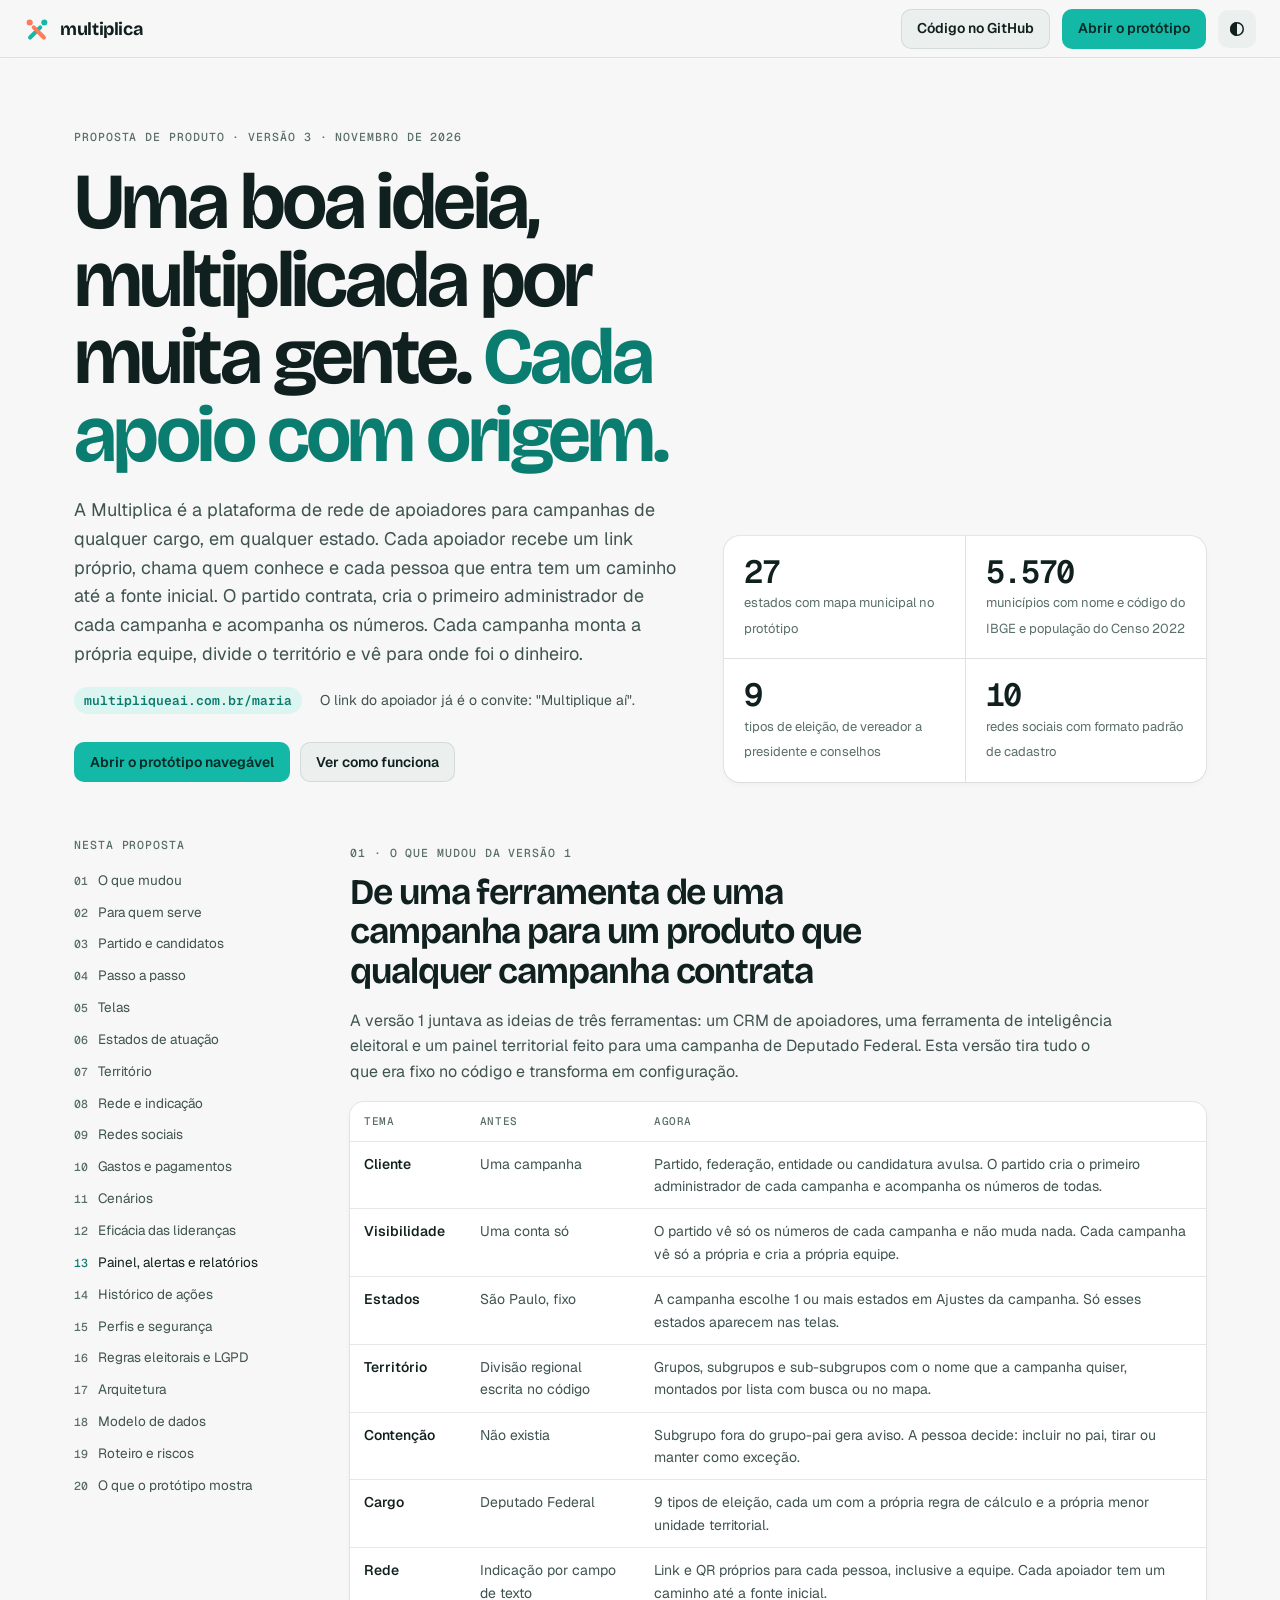
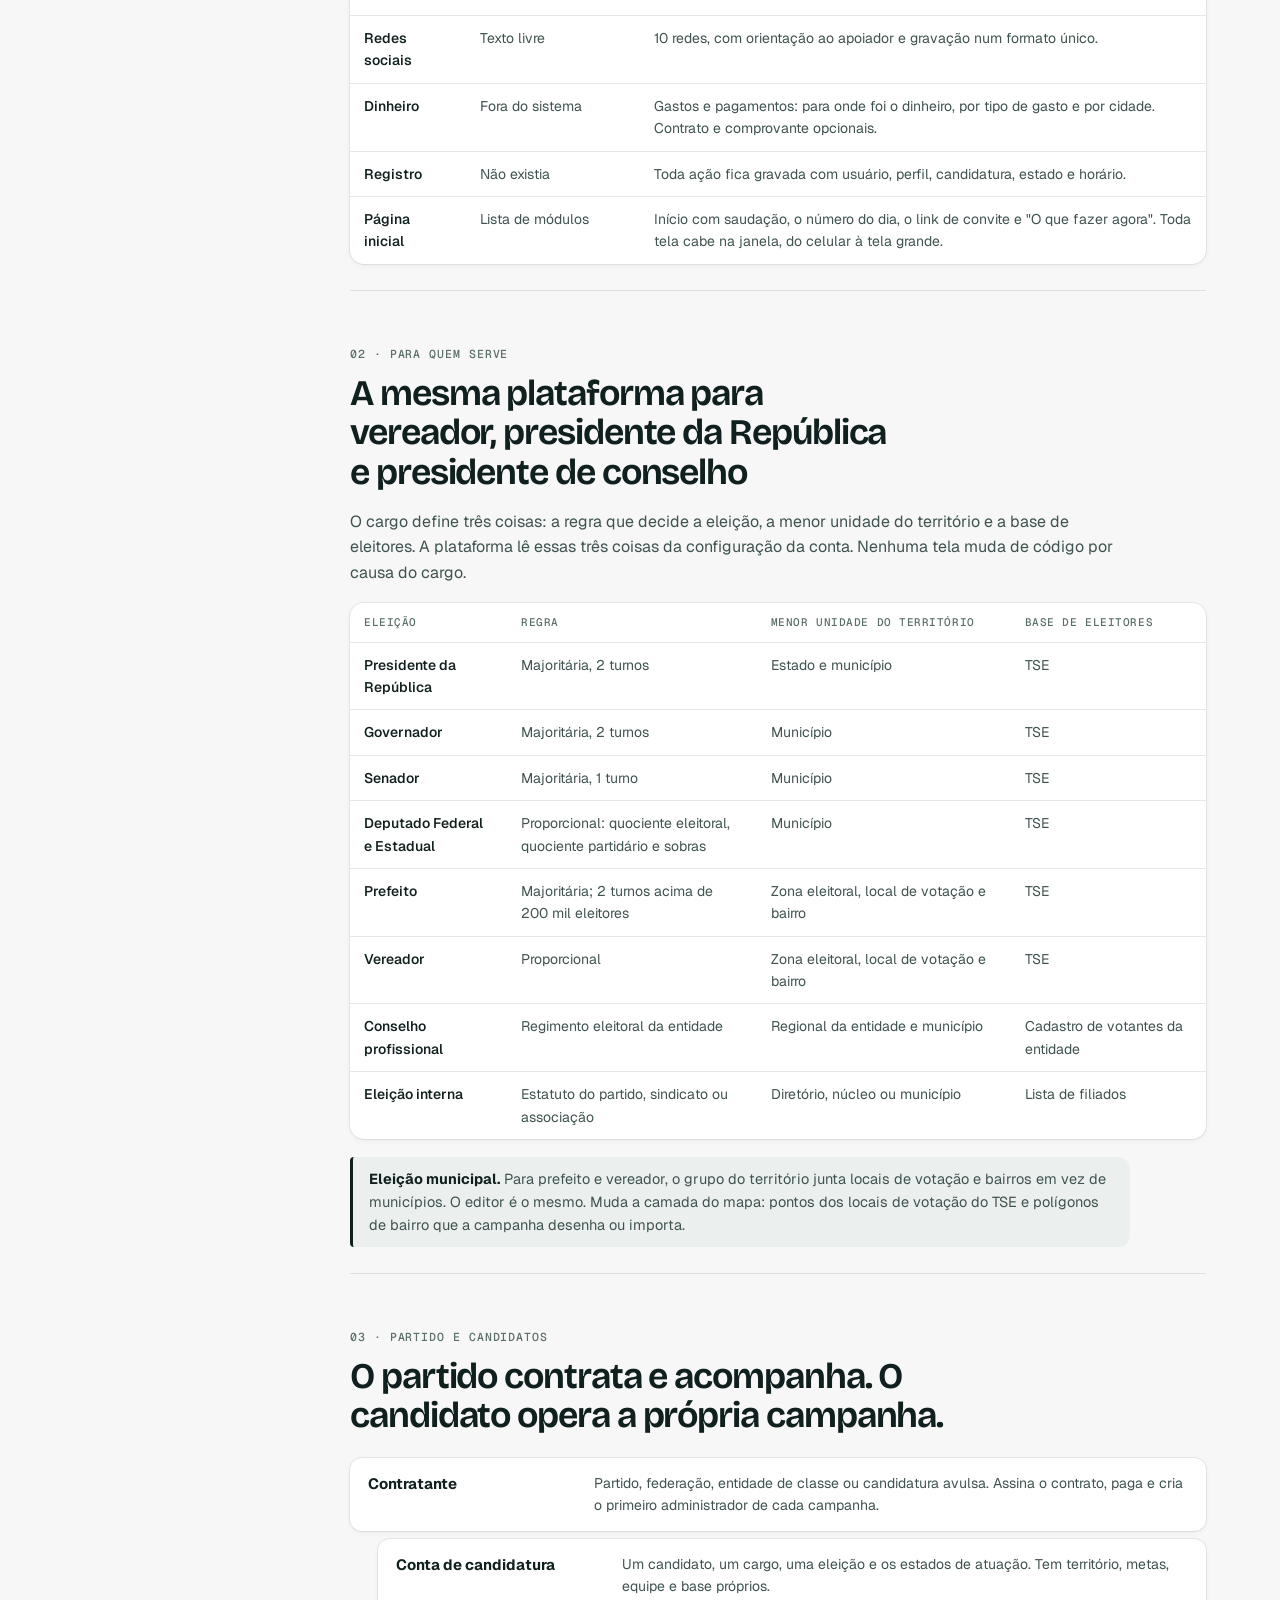
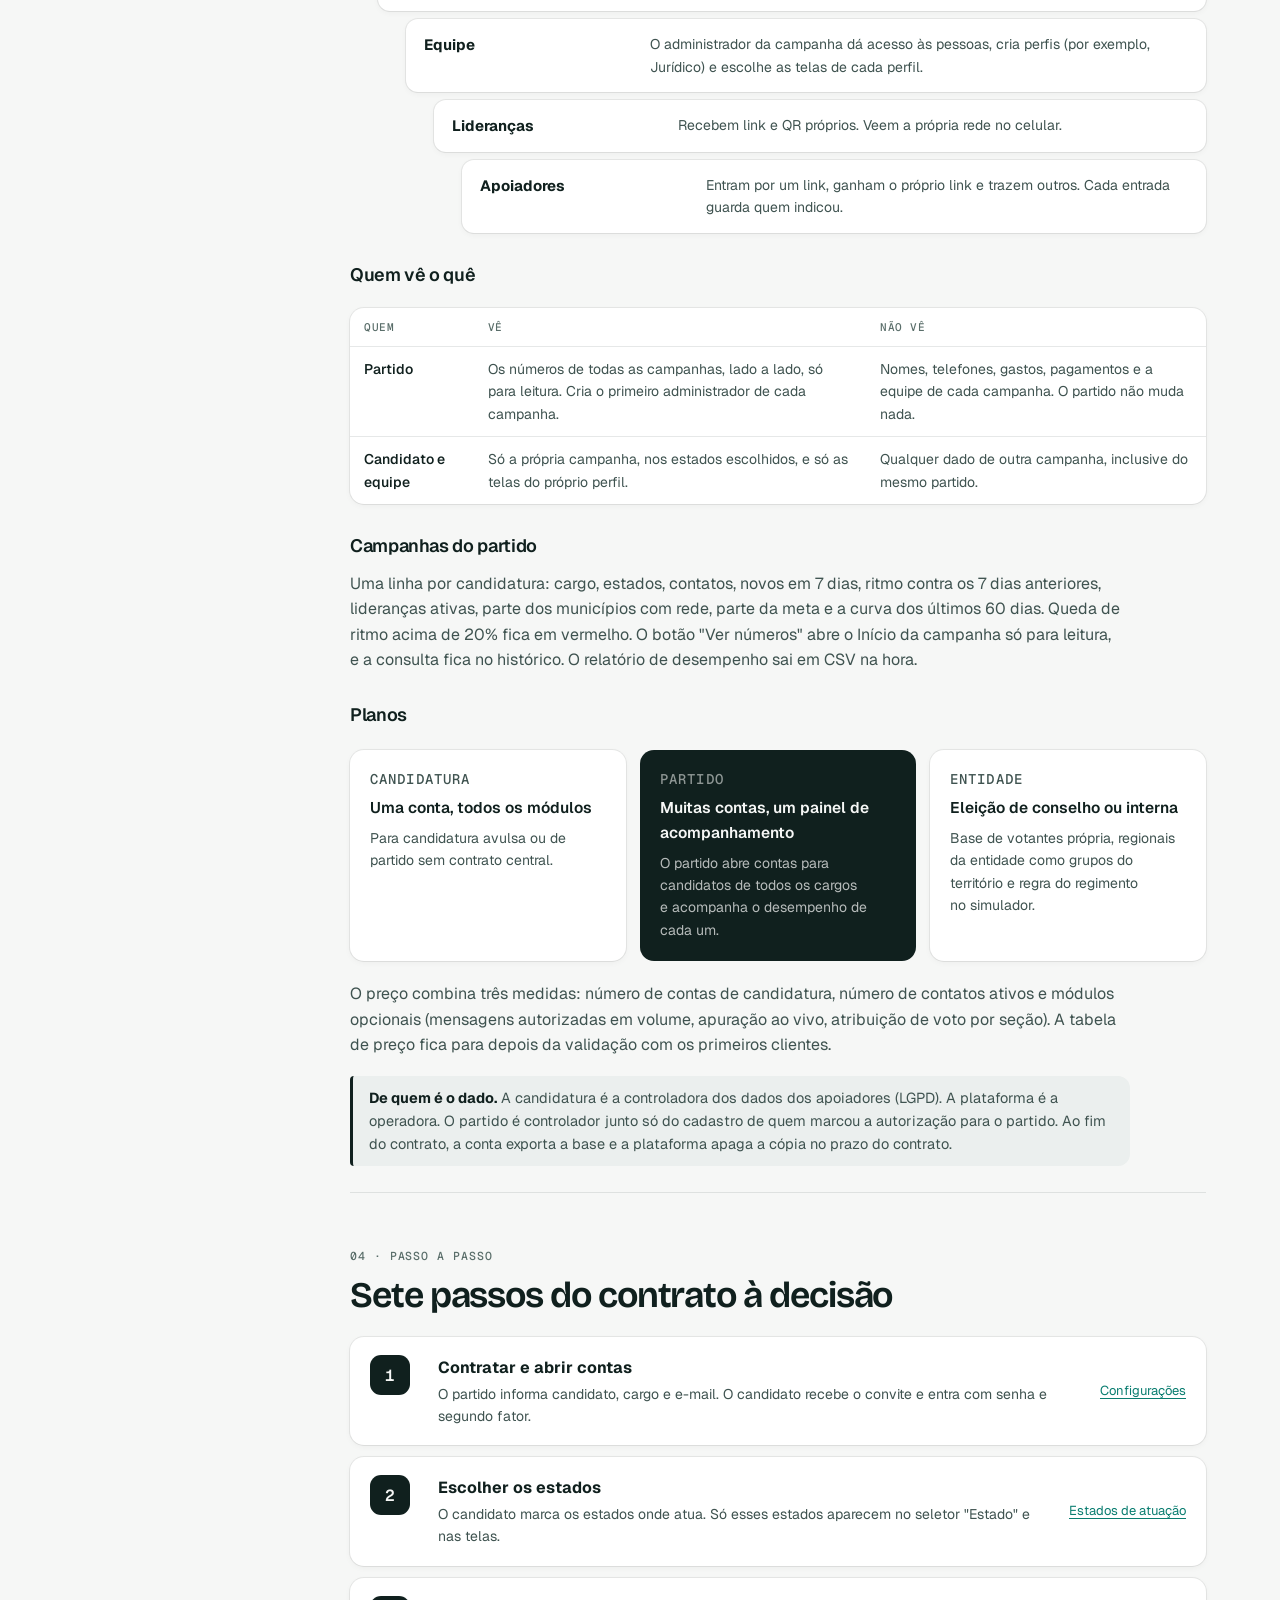
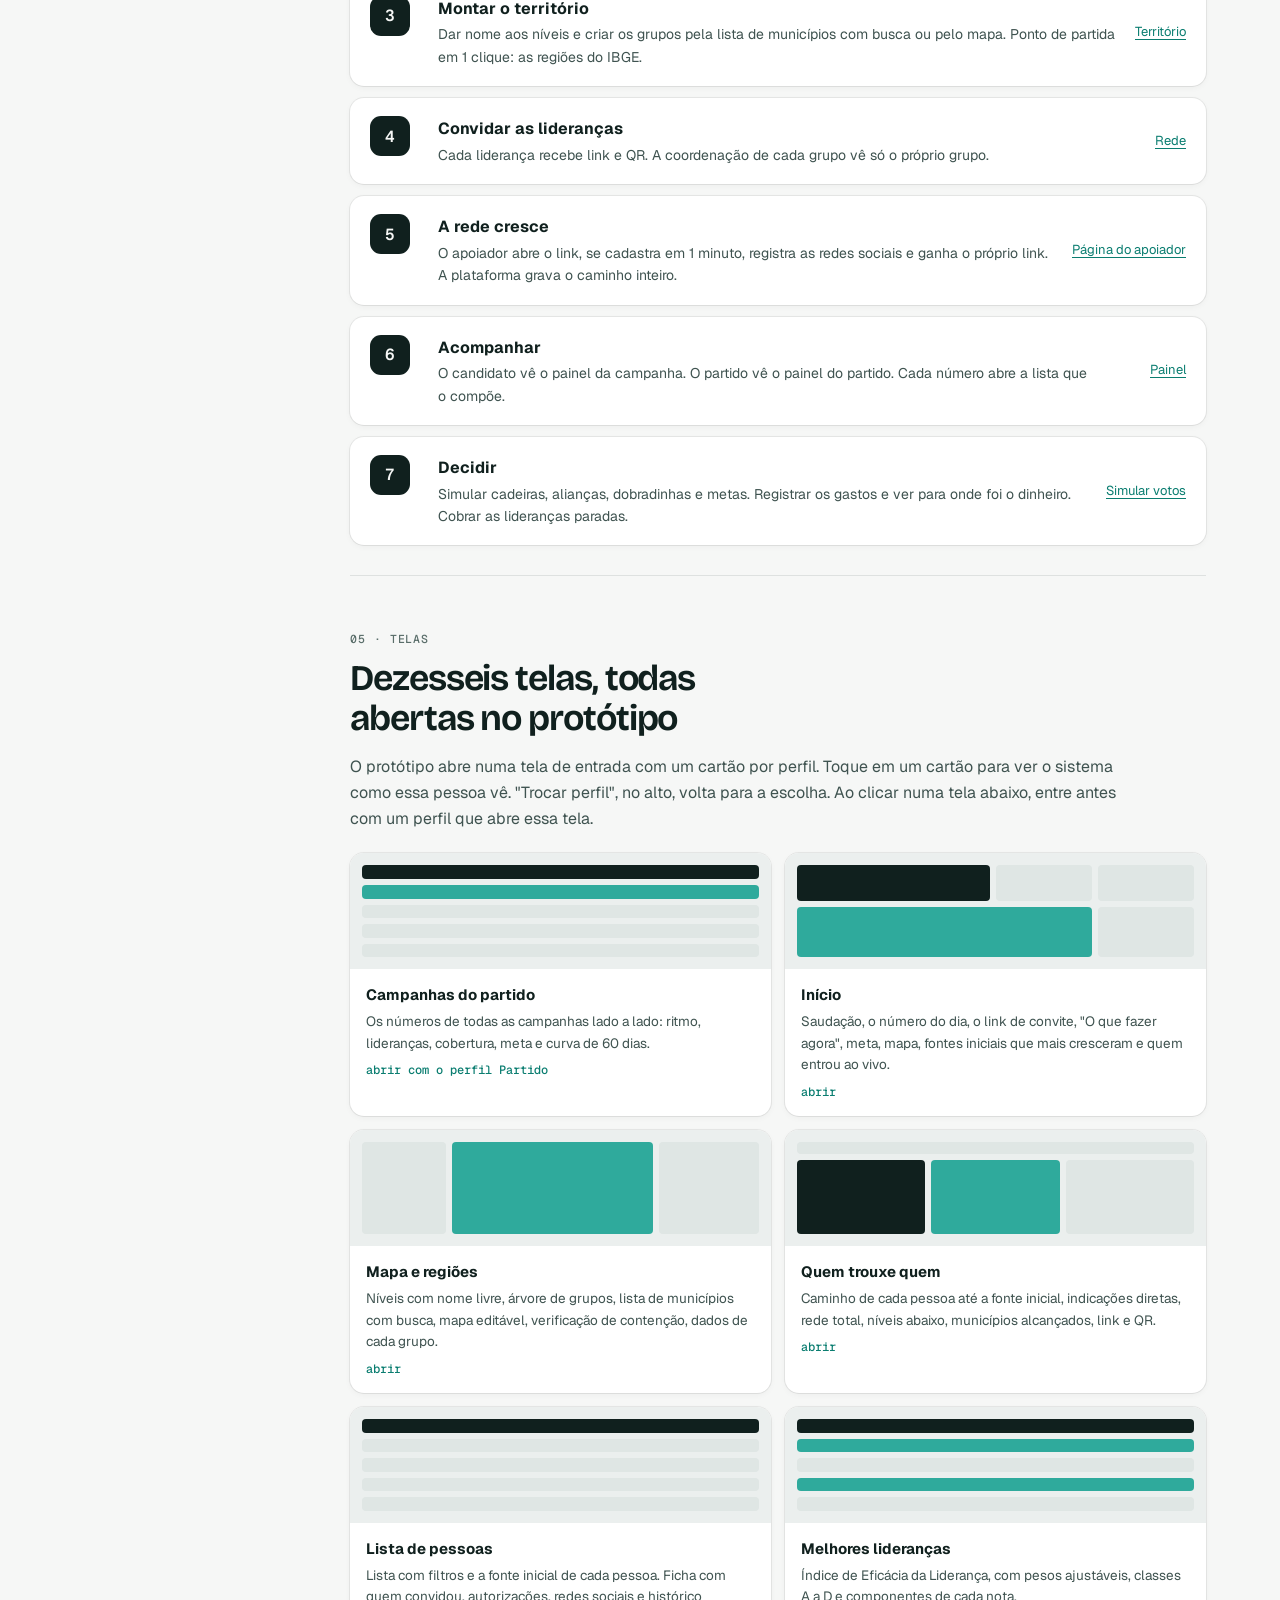
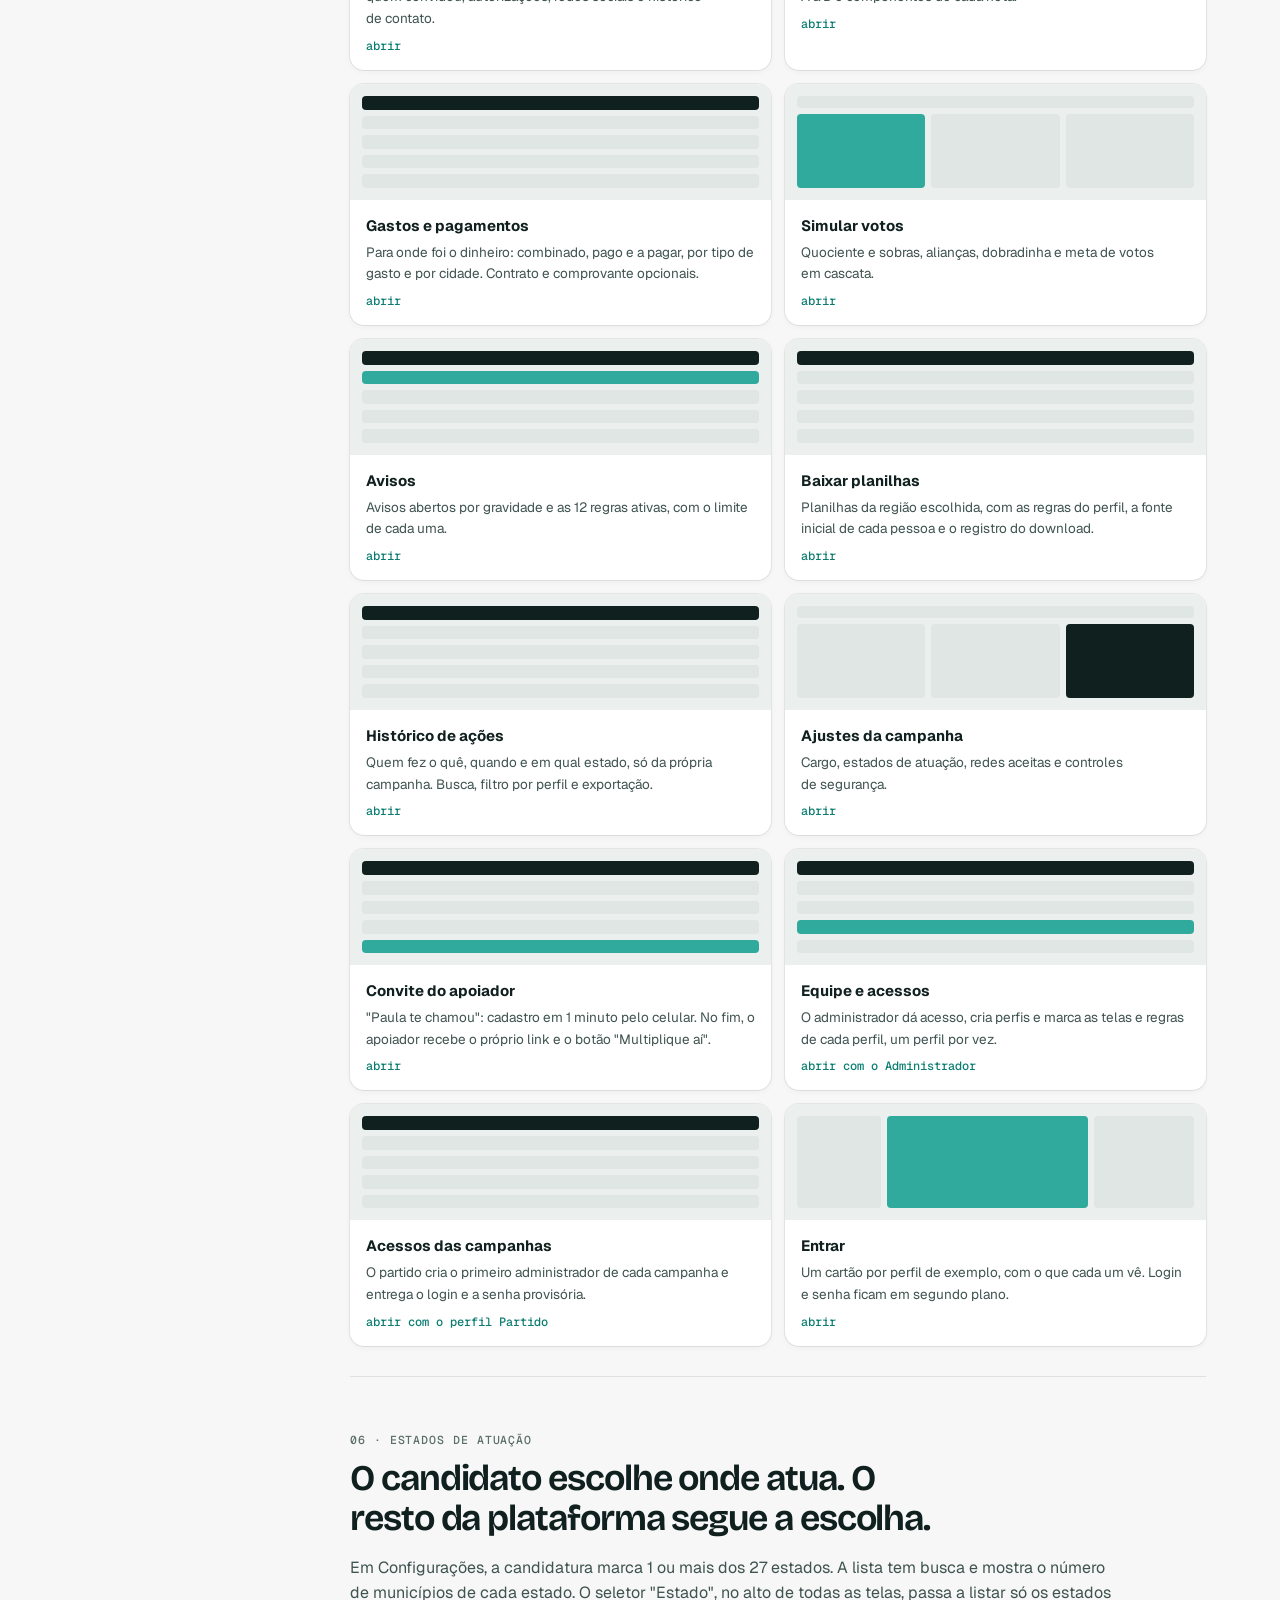
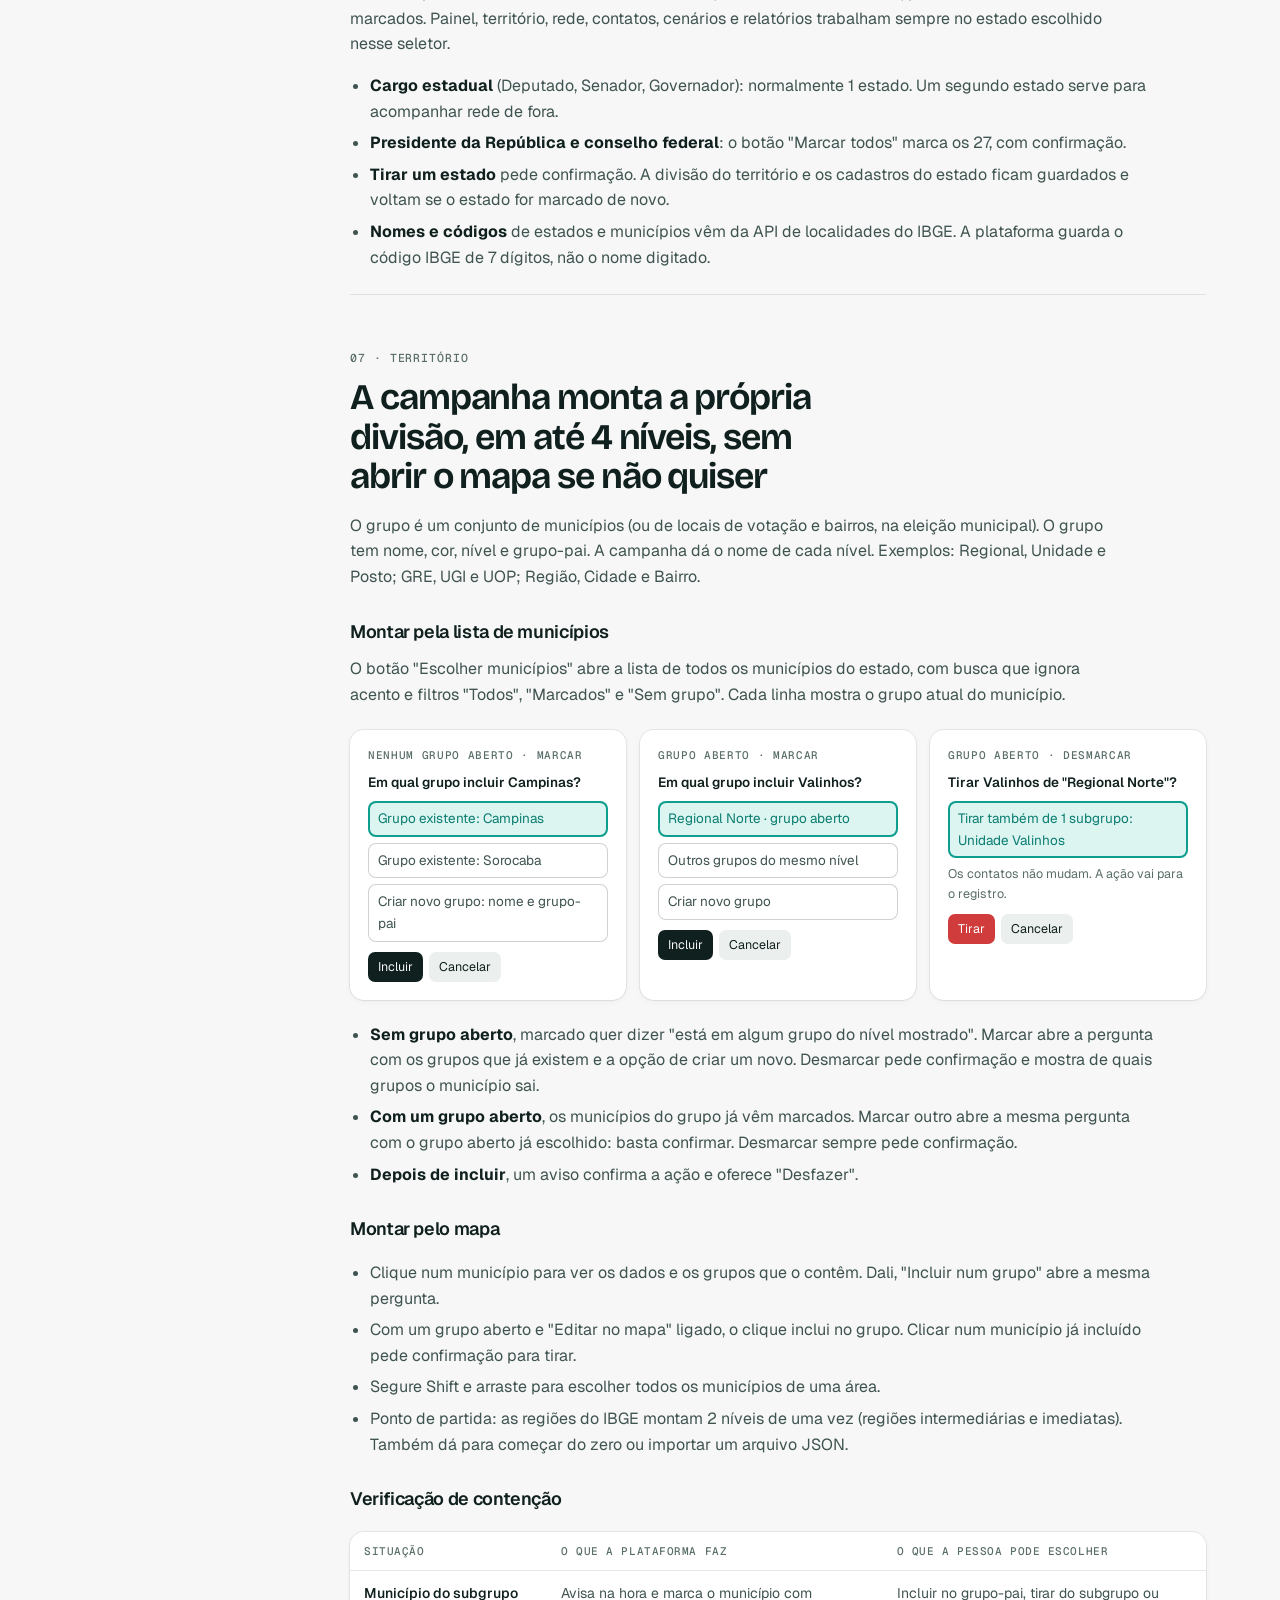
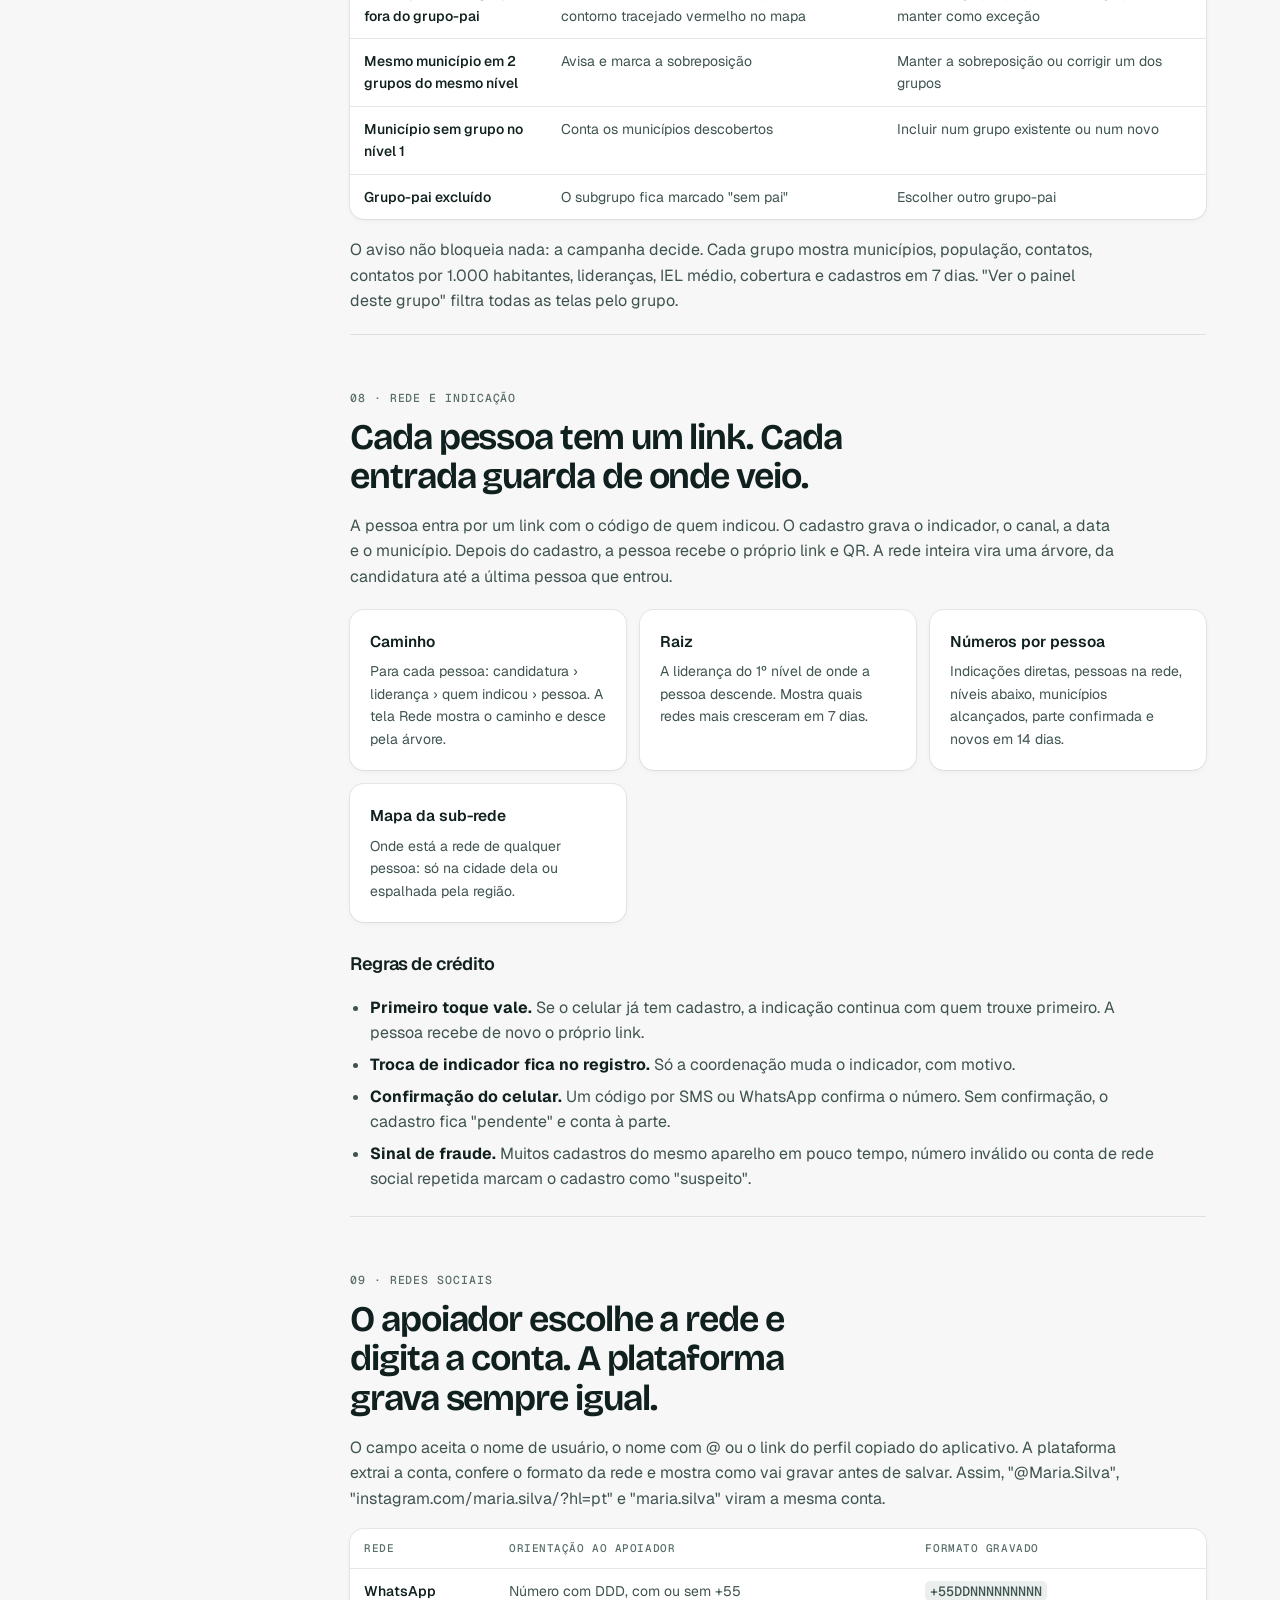
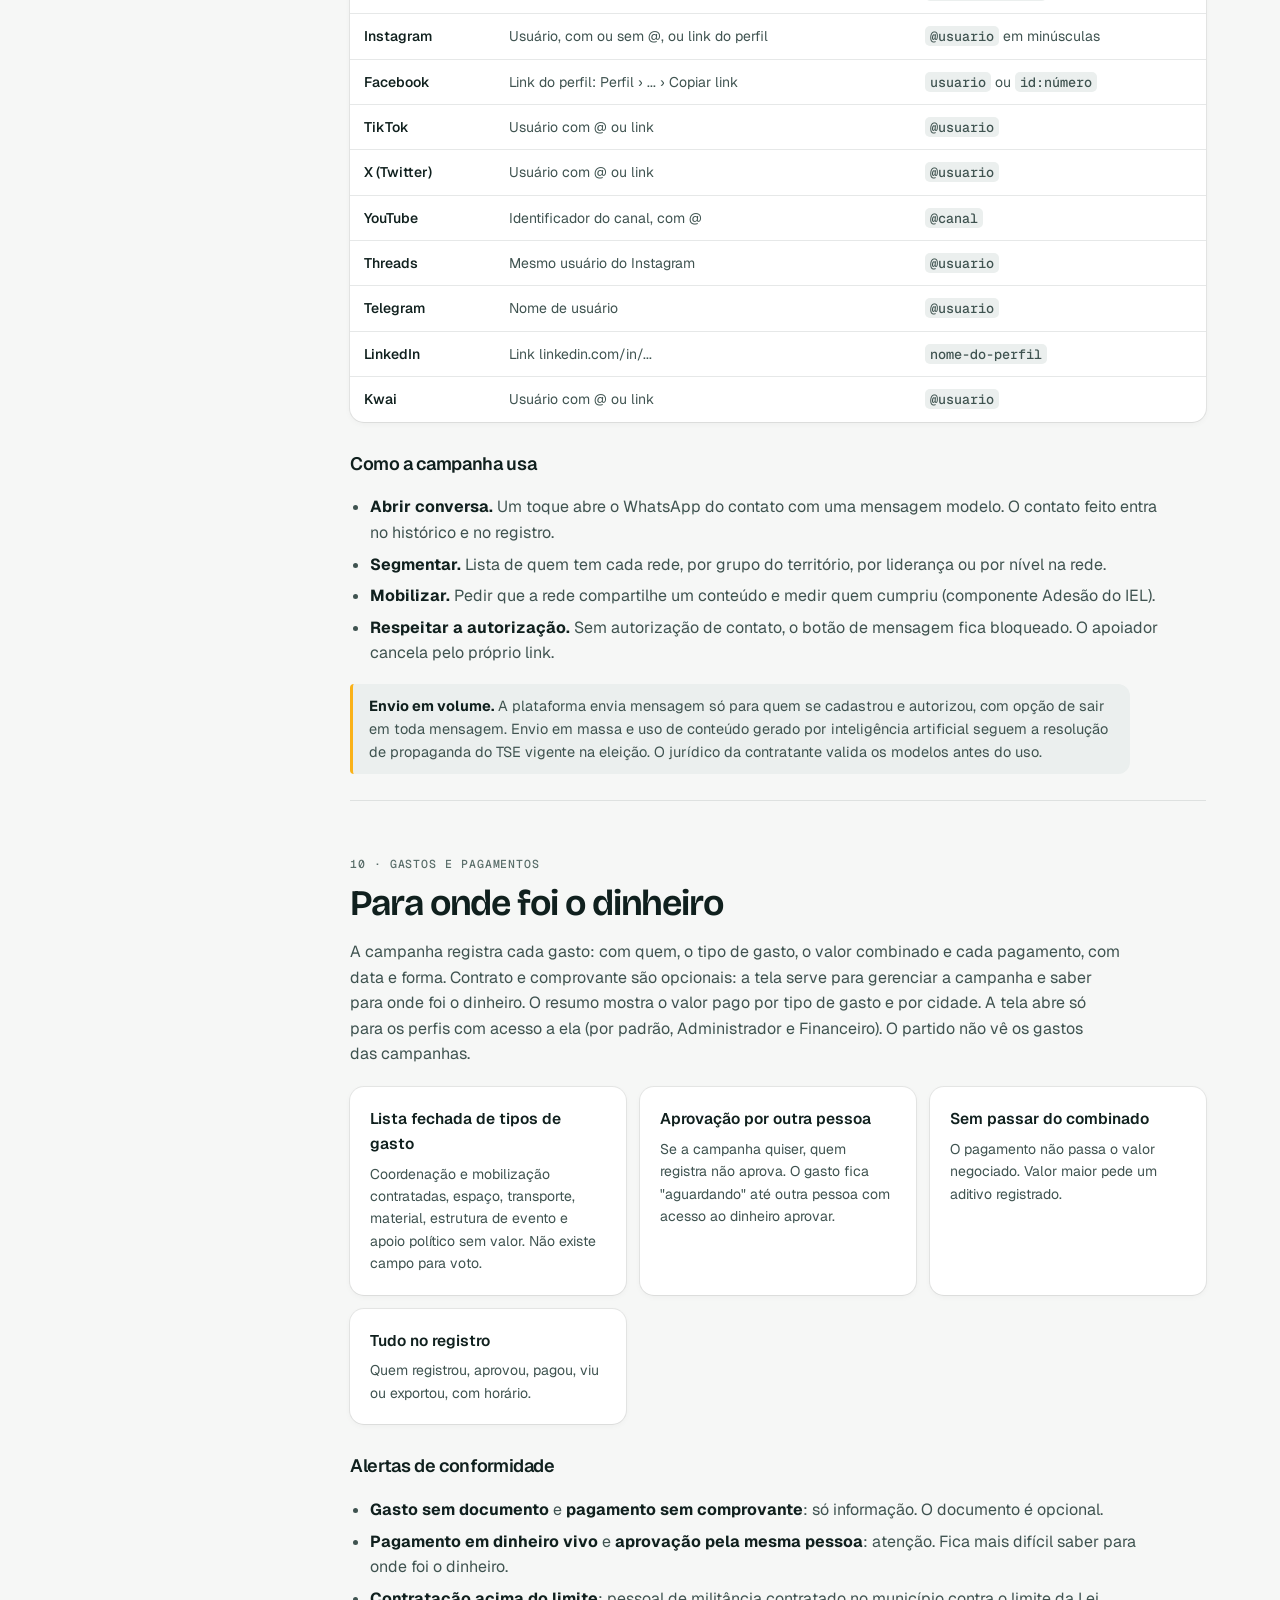
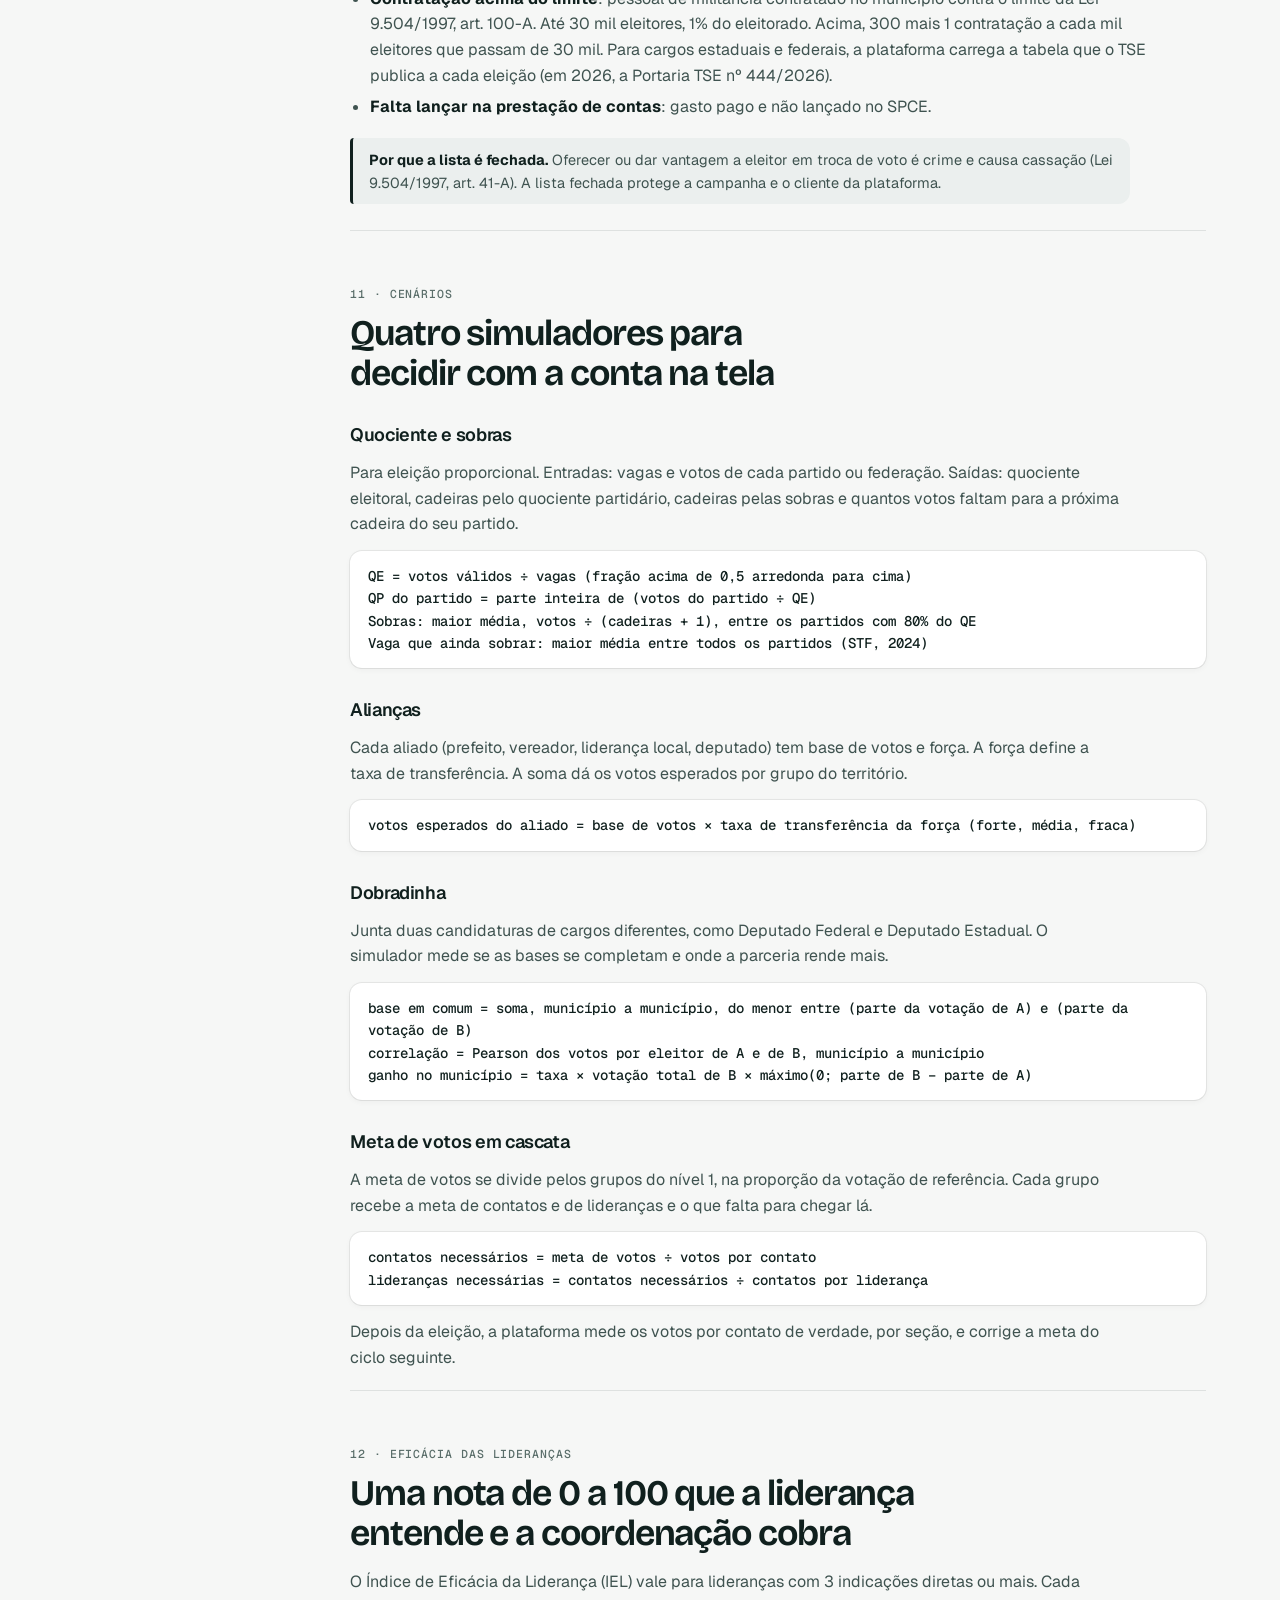
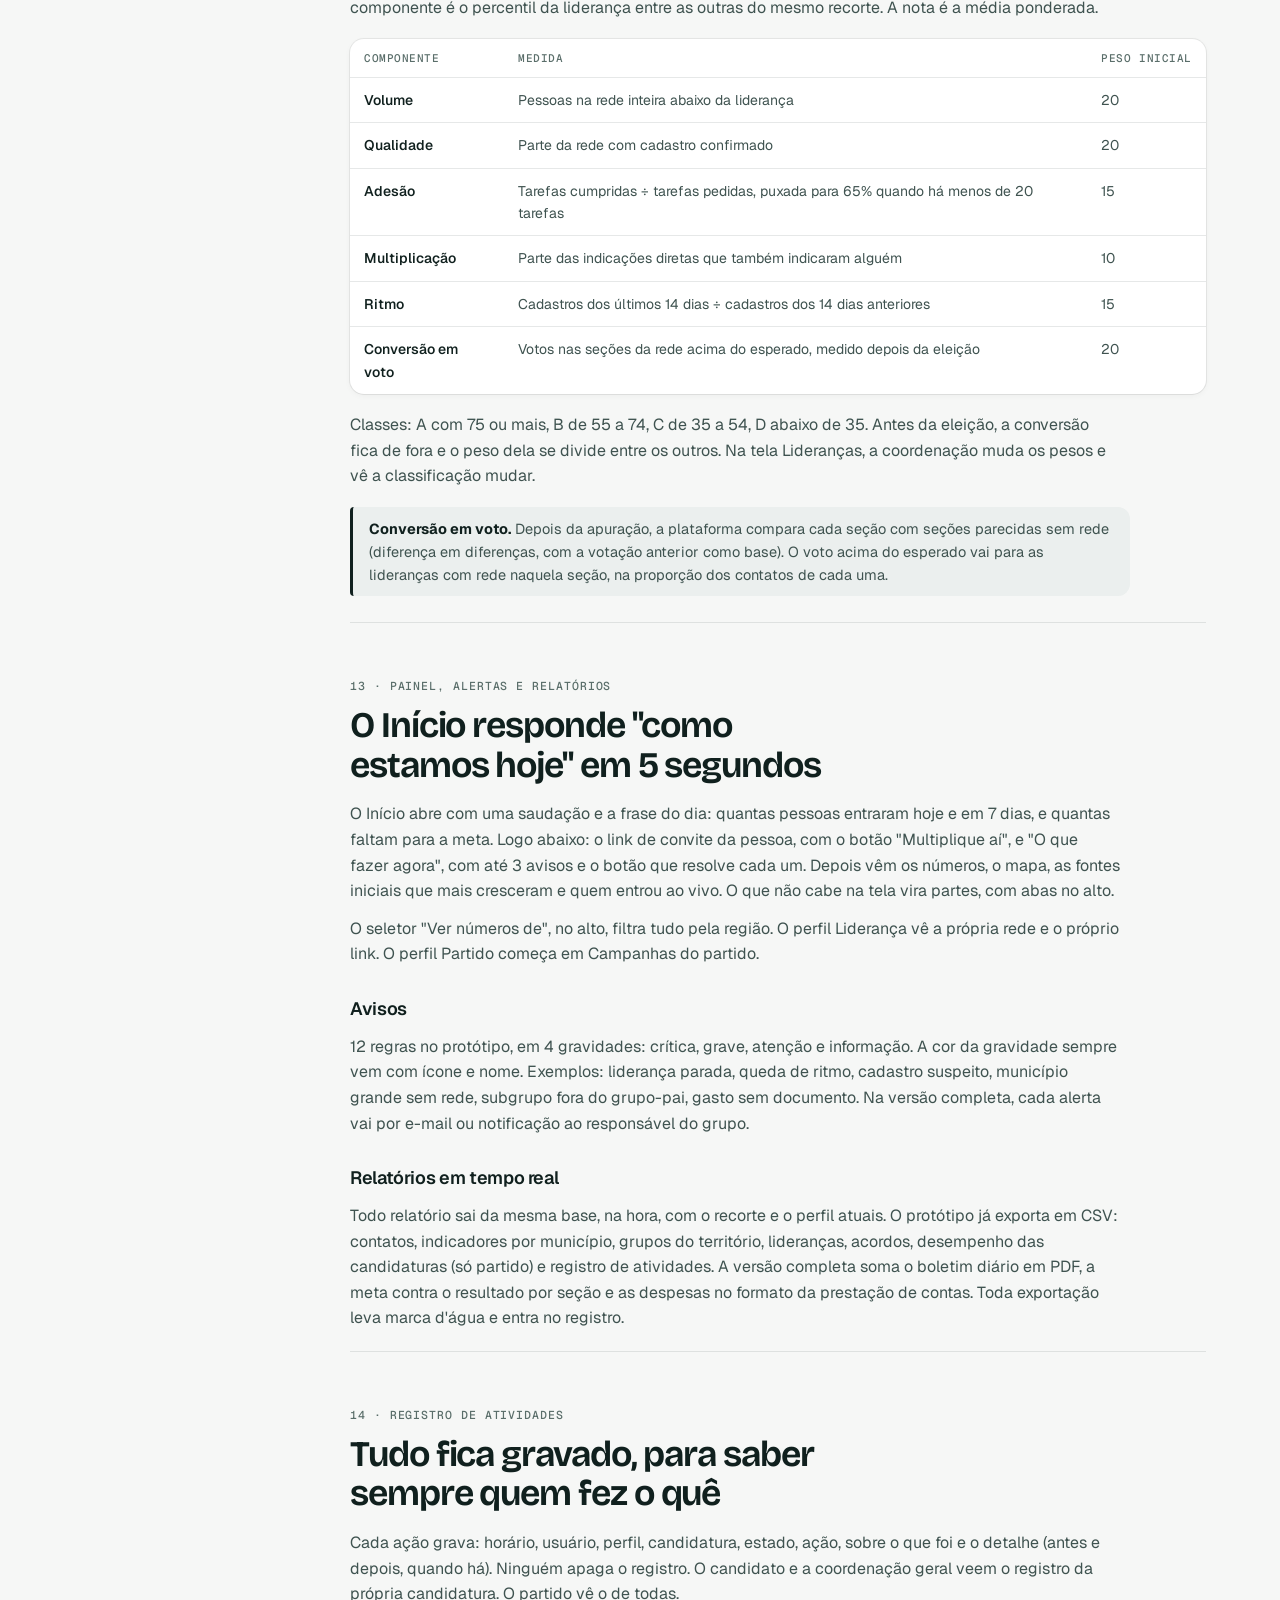
==== commit 9c058cc3: "Versão 5: marca Multiplica (multipliqueai.com.br) no protótipo e na proposta, convite do apoiador e " ====
--- a/index.html
+++ b/index.html
@@ -3,46 +3,53 @@
 <head>
 <meta charset="utf-8">
 <meta name="viewport" content="width=device-width, initial-scale=1">
-<title>Comando Integrado de Campanha</title>
-<meta name="description" content="Proposta da plataforma de gestão de campanha eleitoral para qualquer cargo e qualquer estado: painel do partido, rede de indicações rastreada, território em grupos editáveis, cenários, acordos com conformidade, perfis e registro de atividades.">
+<title>Multiplica</title>
+<meta name="description" content="Proposta da Multiplica (multipliqueai.com.br): rede de apoiadores com link próprio e rastreio até a fonte inicial, para campanhas de qualquer cargo e estado.">
 <meta name="theme-color" content="#f5f4f0" media="(prefers-color-scheme: light)">
 <meta name="theme-color" content="#121314" media="(prefers-color-scheme: dark)">
 <link rel="preconnect" href="https://fonts.googleapis.com">
 <link rel="preconnect" href="https://fonts.gstatic.com" crossorigin>
-<link href="https://fonts.googleapis.com/css2?family=Geist:wght@400;500;600;700&family=Geist+Mono:wght@400;500;600&display=swap" rel="stylesheet">
+<link href="https://fonts.googleapis.com/css2?family=Bricolage+Grotesque:opsz,wght@12..96,600;12..96,700&family=Geist:wght@400;500;600;700&family=Geist+Mono:wght@400;500;600&display=swap" rel="stylesheet">
 <style>
 :root {
   color-scheme: light;
-  --fundo: #f5f4f0; --sup: #fcfcfb; --sup-2: #efeee9; --sup-3: #e6e5df;
-  --tinta: #121314; --tinta-2: #52514e; --tinta-3: #77766f;
-  --linha: rgb(18 19 20 / 0.1); --linha-forte: rgb(18 19 20 / 0.18);
-  --sinal: #2a78d6; --sinal-fundo: #e5effb; --sinal-tinta: #1c5cab;
+  --fundo: #f6f7f6; --sup: #ffffff; --sup-2: #ebefee; --sup-3: #dfe6e4;
+  --tinta: #10201e; --tinta-2: #3f5350; --tinta-3: #5a6e6a;
+  --linha: rgb(16 32 30 / 0.1); --linha-forte: rgb(16 32 30 / 0.2);
+  --sinal: #0f9e8e; --sinal-fundo: #dcf5f1; --sinal-tinta: #0a7d70; --vivo: #14b8a6; --na-vivo: #052b26; --coral: #ff7a59;
   --atencao: #fab219; --critico: #d03b3b;
   --sombra: 0 0 0 1px rgb(18 19 20 / 0.07), 0 1px 2px -1px rgb(18 19 20 / 0.07), 0 2px 6px 0 rgb(18 19 20 / 0.04);
   --mono: 'Geist Mono', ui-monospace, Menlo, monospace;
   --sans: 'Geist', ui-sans-serif, system-ui, -apple-system, 'Segoe UI', sans-serif;
+  --display: 'Bricolage Grotesque', 'Geist', ui-sans-serif, system-ui, sans-serif;
 }
 @media (prefers-color-scheme: dark) {
   :root:not([data-theme="light"]) {
     color-scheme: dark;
-    --fundo: #121314; --sup: #1a1a19; --sup-2: #232321; --sup-3: #2c2c2a;
-    --tinta: #f0efec; --tinta-2: #c3c2b7; --tinta-3: #95948c;
+    --fundo: #0a1413; --sup: #101d1b; --sup-2: #172725; --sup-3: #1f322f;
+    --tinta: #e9f2f0; --tinta-2: #a8bbb7; --tinta-3: #869a96;
     --linha: rgb(255 255 255 / 0.09); --linha-forte: rgb(255 255 255 / 0.16);
-    --sinal: #3987e5; --sinal-fundo: #17273d; --sinal-tinta: #86b6ef;
+    --sinal: #2dd4bf; --sinal-fundo: #0d2e2a; --sinal-tinta: #5eead4; --vivo: #2dd4bf; --na-vivo: #052b26; --coral: #ff8f73;
     --sombra: 0 0 0 1px rgb(255 255 255 / 0.07);
   }
 }
 :root[data-theme="dark"] {
   color-scheme: dark;
-  --fundo: #121314; --sup: #1a1a19; --sup-2: #232321; --sup-3: #2c2c2a;
-  --tinta: #f0efec; --tinta-2: #c3c2b7; --tinta-3: #95948c;
+  --fundo: #0a1413; --sup: #101d1b; --sup-2: #172725; --sup-3: #1f322f;
+  --tinta: #e9f2f0; --tinta-2: #a8bbb7; --tinta-3: #869a96;
   --linha: rgb(255 255 255 / 0.09); --linha-forte: rgb(255 255 255 / 0.16);
-  --sinal: #3987e5; --sinal-fundo: #17273d; --sinal-tinta: #86b6ef;
+  --sinal: #2dd4bf; --sinal-fundo: #0d2e2a; --sinal-tinta: #5eead4; --vivo: #2dd4bf; --na-vivo: #052b26; --coral: #ff8f73;
   --sombra: 0 0 0 1px rgb(255 255 255 / 0.07);
 }
 *, *::before, *::after { box-sizing: border-box; }
 body { margin: 0; background: var(--fundo); color: var(--tinta); font: 400 16px/1.6 var(--sans); -webkit-font-smoothing: antialiased; }
 h1, h2, h3 { text-wrap: balance; margin: 0; letter-spacing: -0.02em; }
+h1, h2 { font-family: var(--display); font-weight: 700; letter-spacing: -0.03em; }
+.marca svg { width: 26px; height: 26px; flex: none; }
+.marca b { font: 700 18px/1 var(--display); letter-spacing: -0.02em; }
+.bt:not(.sec) { background: var(--vivo) !important; color: var(--na-vivo) !important; }
+.conceito { display: flex; flex-wrap: wrap; gap: 10px 18px; align-items: center; margin-top: 18px; font-size: 14px; color: var(--tinta-2); }
+.conceito code { font: 600 13px var(--mono); padding: 5px 10px; border-radius: 999px; background: var(--sinal-fundo); color: var(--sinal-tinta); }
 p { margin: 0 0 12px; text-wrap: pretty; }
 a { color: var(--sinal-tinta); text-underline-offset: 3px; }
 :focus-visible { outline: 2px solid var(--sinal); outline-offset: 2px; border-radius: 4px; }
@@ -160,7 +167,7 @@
 </head>
 <body>
 <header class="topo">
-  <a class="marca" href="#"><i aria-hidden="true"></i><span>Comando Integrado de Campanha</span></a>
+  <a class="marca" href="#"><svg viewBox="0 0 64 64" aria-hidden="true"><path d="M15 53 L40 28" stroke="#14b8a6" stroke-width="10" stroke-linecap="round" fill="none"/><circle cx="50" cy="16" r="7.5" fill="#14b8a6"/><path d="M49 53 L24 28" stroke="#ff7a59" stroke-width="10" stroke-linecap="round" fill="none"/><circle cx="14" cy="16" r="7.5" fill="#ff7a59"/></svg><b>multiplica</b></a>
   <a class="bt sec" href="https://github.com/Bruno-LSo/comando-integrado-campanha" target="_blank" rel="noopener">Código no GitHub</a>
   <a class="bt" href="app/">Abrir o protótipo</a>
   <button class="tema" id="tema" aria-label="Trocar o tema"><span aria-hidden="true"></span></button>
@@ -168,9 +175,10 @@
 
 <div class="capa">
   <div>
-    <p class="rotulo">Proposta de produto · versão 2 · novembro de 2026</p>
-    <h1>Toda a campanha num só lugar. <em>Cada voto com origem.</em></h1>
-    <p class="lead">Plataforma para campanha de qualquer cargo, em qualquer estado. O partido contrata, abre contas para os candidatos e acompanha cada um num painel próprio. O candidato escolhe os estados onde atua, divide o território do jeito que quiser e convida lideranças. Cada apoiador recebe um link próprio. Assim a campanha sabe quem trouxe cada pessoa, onde a rede cresce e quais lideranças entregam resultado.</p>
+    <p class="rotulo">Proposta de produto · versão 3 · novembro de 2026</p>
+    <h1>Uma boa ideia, multiplicada por muita gente. <em>Cada apoio com origem.</em></h1>
+    <p class="lead">A Multiplica é a plataforma de rede de apoiadores para campanhas de qualquer cargo, em qualquer estado. Cada apoiador recebe um link próprio, chama quem conhece e cada pessoa que entra tem um caminho até a fonte inicial. O partido contrata, cria o primeiro administrador de cada campanha e acompanha os números. Cada campanha monta a própria equipe, divide o território e vê para onde foi o dinheiro.</p>
+    <div class="conceito"><code>multipliqueai.com.br/maria</code><span>O link do apoiador já é o convite: "Multiplique aí".</span></div>
     <div class="acoes"><a class="bt" href="app/">Abrir o protótipo navegável</a><a class="bt sec" href="#passo-a-passo">Ver como funciona</a></div>
   </div>
   <div class="numeros" aria-label="Escopo da plataforma">
@@ -185,9 +193,9 @@
   <nav class="indice" aria-label="Índice"><p class="rotulo">Nesta proposta</p><ol>
     <li><a href="#mudou">O que mudou</a></li><li><a href="#cargos">Para quem serve</a></li><li><a href="#comercial">Partido e candidatos</a></li>
     <li><a href="#passo-a-passo">Passo a passo</a></li><li><a href="#telas">Telas</a></li><li><a href="#estados">Estados de atuação</a></li><li><a href="#territorio">Território</a></li>
-    <li><a href="#rede">Rede e indicação</a></li><li><a href="#redes-sociais">Redes sociais</a></li><li><a href="#acordos">Acordos e pagamentos</a></li>
+    <li><a href="#rede">Rede e indicação</a></li><li><a href="#redes-sociais">Redes sociais</a></li><li><a href="#acordos">Gastos e pagamentos</a></li>
     <li><a href="#cenarios">Cenários</a></li><li><a href="#iel">Eficácia das lideranças</a></li><li><a href="#painel">Painel, alertas e relatórios</a></li>
-    <li><a href="#registro">Registro de atividades</a></li><li><a href="#perfis">Perfis e segurança</a></li><li><a href="#lei">Regras eleitorais e LGPD</a></li>
+    <li><a href="#registro">Histórico de ações</a></li><li><a href="#perfis">Perfis e segurança</a></li><li><a href="#lei">Regras eleitorais e LGPD</a></li>
     <li><a href="#arquitetura">Arquitetura</a></li><li><a href="#dados">Modelo de dados</a></li><li><a href="#roteiro">Roteiro e riscos</a></li><li><a href="#prototipo">O que o protótipo mostra</a></li>
   </ol></nav>
 
@@ -197,17 +205,17 @@
     <h2>De uma ferramenta de uma campanha para um produto que qualquer campanha contrata</h2>
     <p>A versão 1 juntava as ideias de três ferramentas: um CRM de apoiadores, uma ferramenta de inteligência eleitoral e um painel territorial feito para uma campanha de Deputado Federal. Esta versão tira tudo o que era fixo no código e transforma em configuração.</p>
     <div class="tab-rolagem"><table><thead><tr><th>Tema</th><th>Antes</th><th>Agora</th></tr></thead><tbody>
-      <tr><td>Cliente</td><td>Uma campanha</td><td>Partido, federação, entidade ou candidatura avulsa. O partido abre contas para os candidatos e acompanha todos num painel.</td></tr>
-      <tr><td>Visibilidade</td><td>Uma conta só</td><td>O partido vê e abre todas as candidaturas. Cada candidato vê só a própria.</td></tr>
-      <tr><td>Estados</td><td>São Paulo, fixo</td><td>O candidato escolhe 1 ou mais estados em Configurações. Só esses estados aparecem nas telas.</td></tr>
+      <tr><td>Cliente</td><td>Uma campanha</td><td>Partido, federação, entidade ou candidatura avulsa. O partido cria o primeiro administrador de cada campanha e acompanha os números de todas.</td></tr>
+      <tr><td>Visibilidade</td><td>Uma conta só</td><td>O partido vê só os números de cada campanha e não muda nada. Cada campanha vê só a própria e cria a própria equipe.</td></tr>
+      <tr><td>Estados</td><td>São Paulo, fixo</td><td>A campanha escolhe 1 ou mais estados em Ajustes da campanha. Só esses estados aparecem nas telas.</td></tr>
       <tr><td>Território</td><td>Divisão regional escrita no código</td><td>Grupos, subgrupos e sub-subgrupos com o nome que a campanha quiser, montados por lista com busca ou no mapa.</td></tr>
       <tr><td>Contenção</td><td>Não existia</td><td>Subgrupo fora do grupo-pai gera aviso. A pessoa decide: incluir no pai, tirar ou manter como exceção.</td></tr>
       <tr><td>Cargo</td><td>Deputado Federal</td><td>9 tipos de eleição, cada um com a própria regra de cálculo e a própria menor unidade territorial.</td></tr>
-      <tr><td>Rede</td><td>Indicação por campo de texto</td><td>Link e QR próprios para cada pessoa. A rede vira uma árvore rastreável até a candidatura.</td></tr>
+      <tr><td>Rede</td><td>Indicação por campo de texto</td><td>Link e QR próprios para cada pessoa, inclusive a equipe. Cada apoiador tem um caminho até a fonte inicial.</td></tr>
       <tr><td>Redes sociais</td><td>Texto livre</td><td>10 redes, com orientação ao apoiador e gravação num formato único.</td></tr>
-      <tr><td>Dinheiro</td><td>Fora do sistema</td><td>Acordos e pagamentos com lista fechada de objetos, dupla aprovação, comprovante e alertas de conformidade.</td></tr>
+      <tr><td>Dinheiro</td><td>Fora do sistema</td><td>Gastos e pagamentos: para onde foi o dinheiro, por tipo de gasto e por cidade. Contrato e comprovante opcionais.</td></tr>
       <tr><td>Registro</td><td>Não existia</td><td>Toda ação fica gravada com usuário, perfil, candidatura, estado e horário.</td></tr>
-      <tr><td>Página inicial</td><td>Lista de módulos</td><td>Painel com o total de contatos engajados, o ritmo, o mapa, a origem e os alertas.</td></tr>
+      <tr><td>Página inicial</td><td>Lista de módulos</td><td>Início com saudação, o número do dia, o link de convite e "O que fazer agora". Toda tela cabe na janela, do celular à tela grande.</td></tr>
     </tbody></table></div>
   </section>
 
@@ -232,19 +240,19 @@
     <p class="rotulo">03 · Partido e candidatos</p>
     <h2>O partido contrata e acompanha. O candidato opera a própria campanha.</h2>
     <div class="arvore-hier" aria-label="Hierarquia da conta">
-      <div><b>Contratante</b><span>Partido, federação, entidade de classe ou candidatura avulsa. Assina o contrato, paga e abre as contas de candidatura.</span></div>
+      <div><b>Contratante</b><span>Partido, federação, entidade de classe ou candidatura avulsa. Assina o contrato, paga e cria o primeiro administrador de cada campanha.</span></div>
       <div><b>Conta de candidatura</b><span>Um candidato, um cargo, uma eleição e os estados de atuação. Tem território, metas, equipe e base próprios.</span></div>
-      <div><b>Equipe</b><span>Coordenação geral, coordenação de cada grupo do território, financeiro, jurídico e analistas.</span></div>
+      <div><b>Equipe</b><span>O administrador da campanha dá acesso às pessoas, cria perfis (por exemplo, Jurídico) e escolhe as telas de cada perfil.</span></div>
       <div><b>Lideranças</b><span>Recebem link e QR próprios. Veem a própria rede no celular.</span></div>
       <div><b>Apoiadores</b><span>Entram por um link, ganham o próprio link e trazem outros. Cada entrada guarda quem indicou.</span></div>
     </div>
     <h3>Quem vê o quê</h3>
     <div class="tab-rolagem"><table><thead><tr><th>Quem</th><th>Vê</th><th>Não vê</th></tr></thead><tbody>
-      <tr><td>Partido</td><td>Painel do partido com todas as candidaturas. Abre qualquer candidatura para ler painel, território, rede, contatos, lideranças, cenários, alertas e relatórios.</td><td>Acordos e pagamentos das candidaturas. Nome e contato de apoiador que não autorizou o partido. O partido não edita a candidatura.</td></tr>
-      <tr><td>Candidato e equipe</td><td>Só a própria candidatura, nos estados de atuação escolhidos.</td><td>Qualquer dado de outra candidatura, inclusive do mesmo partido. A troca de candidatura no alto da tela só existe para o partido.</td></tr>
-    </tbody></table></div>
-    <h3>Painel do partido</h3>
-    <p>Uma linha por candidatura: cargo, estados, contatos, novos em 7 dias, ritmo contra os 7 dias anteriores, lideranças ativas, parte dos municípios com rede, parte da meta e a curva dos últimos 60 dias. Queda de ritmo acima de 20% fica em vermelho. O botão "Abrir" entra na candidatura em modo de leitura, e a abertura fica no registro. O relatório de desempenho sai em CSV na hora.</p>
+      <tr><td>Partido</td><td>Os números de todas as campanhas, lado a lado, só para leitura. Cria o primeiro administrador de cada campanha.</td><td>Nomes, telefones, gastos, pagamentos e a equipe de cada campanha. O partido não muda nada.</td></tr>
+      <tr><td>Candidato e equipe</td><td>Só a própria campanha, nos estados escolhidos, e só as telas do próprio perfil.</td><td>Qualquer dado de outra campanha, inclusive do mesmo partido.</td></tr>
+    </tbody></table></div>
+    <h3>Campanhas do partido</h3>
+    <p>Uma linha por candidatura: cargo, estados, contatos, novos em 7 dias, ritmo contra os 7 dias anteriores, lideranças ativas, parte dos municípios com rede, parte da meta e a curva dos últimos 60 dias. Queda de ritmo acima de 20% fica em vermelho. O botão "Ver números" abre o Início da campanha só para leitura, e a consulta fica no histórico. O relatório de desempenho sai em CSV na hora.</p>
     <h3>Planos</h3>
     <div class="cartoes">
       <div class="cartao"><p class="rotulo">Candidatura</p><h4>Uma conta, todos os módulos</h4><p>Para candidatura avulsa ou de partido sem contrato central.</p></div>
@@ -265,28 +273,31 @@
       <li><div><b>Convidar as lideranças</b><p>Cada liderança recebe link e QR. A coordenação de cada grupo vê só o próprio grupo.</p></div><a href="app/#/rede">Rede</a></li>
       <li><div><b>A rede cresce</b><p>O apoiador abre o link, se cadastra em 1 minuto, registra as redes sociais e ganha o próprio link. A plataforma grava o caminho inteiro.</p></div><a href="app/#/cadastro">Página do apoiador</a></li>
       <li><div><b>Acompanhar</b><p>O candidato vê o painel da campanha. O partido vê o painel do partido. Cada número abre a lista que o compõe.</p></div><a href="app/#/painel">Painel</a></li>
-      <li><div><b>Decidir</b><p>Simular cadeiras, alianças, dobradinhas e metas. Registrar os acordos com dupla aprovação. Cobrar as lideranças paradas.</p></div><a href="app/#/cenarios">Cenários</a></li>
+      <li><div><b>Decidir</b><p>Simular cadeiras, alianças, dobradinhas e metas. Registrar os gastos e ver para onde foi o dinheiro. Cobrar as lideranças paradas.</p></div><a href="app/#/cenarios">Simular votos</a></li>
     </ol>
   </section>
 
   <section id="telas">
     <p class="rotulo">05 · Telas</p>
-    <h2>Treze telas, todas abertas no protótipo</h2>
-    <p>Clique numa tela para abrir no protótipo. O seletor "Ver como", no alto do protótipo, troca o perfil e mostra o que cada pessoa vê. O "Painel do partido" aparece com o perfil Partido contratante.</p>
+    <h2>Dezesseis telas, todas abertas no protótipo</h2>
+    <p>O protótipo abre numa tela de entrada com um cartão por perfil. Toque em um cartão para ver o sistema como essa pessoa vê. "Trocar perfil", no alto, volta para a escolha. Ao clicar numa tela abaixo, entre antes com um perfil que abre essa tela.</p>
     <div class="esboco">
-      <a class="tela" href="app/#/partido"><div class="moldura m4" aria-hidden="true"><i class="t"></i><i class="s"></i><i></i><i></i><i></i></div><div class="txt"><h4>Painel do partido</h4><p>Todas as candidaturas lado a lado, com ritmo, lideranças, cobertura, meta e curva de 60 dias. Botão para abrir cada uma.</p><span class="ir">abrir com o perfil Partido</span></div></a>
-      <a class="tela" href="app/#/painel"><div class="moldura m1" aria-hidden="true"><i class="t"></i><i></i><i></i><i class="s"></i><i></i></div><div class="txt"><h4>Painel da campanha</h4><p>Contatos engajados, novos em 24 horas e 7 dias, meta, lideranças ativas, cobertura, mapa, origem, nível na rede, redes sociais, feed ao vivo e alertas.</p><span class="ir">abrir</span></div></a>
-      <a class="tela" href="app/#/territorio"><div class="moldura m2" aria-hidden="true"><i></i><i class="s"></i><i></i></div><div class="txt"><h4>Território</h4><p>Níveis com nome livre, árvore de grupos, lista de municípios com busca, mapa editável, verificação de contenção, dados de cada grupo.</p><span class="ir">abrir</span></div></a>
-      <a class="tela" href="app/#/rede"><div class="moldura m3" aria-hidden="true"><i></i><i class="t"></i><i class="s"></i><i></i></div><div class="txt"><h4>Rede</h4><p>Caminho de cada pessoa até a candidatura, indicações diretas, rede total, níveis abaixo, municípios alcançados, link e QR.</p><span class="ir">abrir</span></div></a>
-      <a class="tela" href="app/#/contatos"><div class="moldura m4" aria-hidden="true"><i class="t"></i><i></i><i></i><i></i><i></i></div><div class="txt"><h4>Contatos</h4><p>Lista com filtros na URL. Ficha com quem indicou, autorizações, redes sociais e histórico de contato.</p><span class="ir">abrir</span></div></a>
-      <a class="tela" href="app/#/liderancas"><div class="moldura m4" aria-hidden="true"><i class="t"></i><i class="s"></i><i></i><i class="s"></i><i></i></div><div class="txt"><h4>Lideranças</h4><p>Índice de Eficácia da Liderança, com pesos ajustáveis, classes A a D e componentes de cada nota.</p><span class="ir">abrir</span></div></a>
-      <a class="tela" href="app/#/acordos"><div class="moldura m4" aria-hidden="true"><i class="t"></i><i></i><i></i><i></i><i></i></div><div class="txt"><h4>Acordos e pagamentos</h4><p>Negociado, pago e a pagar. Contrato, comprovante, aprovação por outra pessoa, limite de contratação.</p><span class="ir">abrir</span></div></a>
-      <a class="tela" href="app/#/cenarios/quociente"><div class="moldura m3" aria-hidden="true"><i></i><i class="s"></i><i></i><i></i></div><div class="txt"><h4>Cenários</h4><p>Quociente e sobras, alianças, dobradinha e meta de votos em cascata.</p><span class="ir">abrir</span></div></a>
-      <a class="tela" href="app/#/alertas"><div class="moldura m4" aria-hidden="true"><i class="t"></i><i class="s"></i><i></i><i></i><i></i></div><div class="txt"><h4>Alertas</h4><p>Alertas abertos por gravidade e as 12 regras ativas, com o limite de cada uma.</p><span class="ir">abrir</span></div></a>
-      <a class="tela" href="app/#/relatorios"><div class="moldura m4" aria-hidden="true"><i class="t"></i><i></i><i></i><i></i><i></i></div><div class="txt"><h4>Relatórios</h4><p>Exportação do recorte atual em CSV, com a máscara do perfil e registro da exportação.</p><span class="ir">abrir</span></div></a>
-      <a class="tela" href="app/#/auditoria"><div class="moldura m4" aria-hidden="true"><i class="t"></i><i></i><i></i><i></i><i></i></div><div class="txt"><h4>Registro de atividades</h4><p>Quem fez o quê, quando, em qual candidatura e estado. Busca, filtro por perfil e exportação.</p><span class="ir">abrir</span></div></a>
-      <a class="tela" href="app/#/config"><div class="moldura m3" aria-hidden="true"><i></i><i></i><i></i><i class="t"></i></div><div class="txt"><h4>Configurações</h4><p>Estrutura da conta, cargo, estados de atuação, matriz de perfis, redes aceitas e controles de segurança.</p><span class="ir">abrir</span></div></a>
-      <a class="tela" href="app/#/cadastro"><div class="moldura m4" aria-hidden="true"><i class="t"></i><i></i><i></i><i></i><i class="s"></i></div><div class="txt"><h4>Página do apoiador</h4><p>Cadastro em 1 minuto pelo celular. No fim, o apoiador recebe o próprio link e QR para trazer outros.</p><span class="ir">abrir</span></div></a>
+      <a class="tela" href="app/#/partido"><div class="moldura m4" aria-hidden="true"><i class="t"></i><i class="s"></i><i></i><i></i><i></i></div><div class="txt"><h4>Campanhas do partido</h4><p>Os números de todas as campanhas lado a lado: ritmo, lideranças, cobertura, meta e curva de 60 dias.</p><span class="ir">abrir com o perfil Partido</span></div></a>
+      <a class="tela" href="app/#/painel"><div class="moldura m1" aria-hidden="true"><i class="t"></i><i></i><i></i><i class="s"></i><i></i></div><div class="txt"><h4>Início</h4><p>Saudação, o número do dia, o link de convite, "O que fazer agora", meta, mapa, fontes iniciais que mais cresceram e quem entrou ao vivo.</p><span class="ir">abrir</span></div></a>
+      <a class="tela" href="app/#/territorio"><div class="moldura m2" aria-hidden="true"><i></i><i class="s"></i><i></i></div><div class="txt"><h4>Mapa e regiões</h4><p>Níveis com nome livre, árvore de grupos, lista de municípios com busca, mapa editável, verificação de contenção, dados de cada grupo.</p><span class="ir">abrir</span></div></a>
+      <a class="tela" href="app/#/rede"><div class="moldura m3" aria-hidden="true"><i></i><i class="t"></i><i class="s"></i><i></i></div><div class="txt"><h4>Quem trouxe quem</h4><p>Caminho de cada pessoa até a fonte inicial, indicações diretas, rede total, níveis abaixo, municípios alcançados, link e QR.</p><span class="ir">abrir</span></div></a>
+      <a class="tela" href="app/#/contatos"><div class="moldura m4" aria-hidden="true"><i class="t"></i><i></i><i></i><i></i><i></i></div><div class="txt"><h4>Lista de pessoas</h4><p>Lista com filtros e a fonte inicial de cada pessoa. Ficha com quem convidou, autorizações, redes sociais e histórico de contato.</p><span class="ir">abrir</span></div></a>
+      <a class="tela" href="app/#/liderancas"><div class="moldura m4" aria-hidden="true"><i class="t"></i><i class="s"></i><i></i><i class="s"></i><i></i></div><div class="txt"><h4>Melhores lideranças</h4><p>Índice de Eficácia da Liderança, com pesos ajustáveis, classes A a D e componentes de cada nota.</p><span class="ir">abrir</span></div></a>
+      <a class="tela" href="app/#/acordos"><div class="moldura m4" aria-hidden="true"><i class="t"></i><i></i><i></i><i></i><i></i></div><div class="txt"><h4>Gastos e pagamentos</h4><p>Para onde foi o dinheiro: combinado, pago e a pagar, por tipo de gasto e por cidade. Contrato e comprovante opcionais.</p><span class="ir">abrir</span></div></a>
+      <a class="tela" href="app/#/cenarios/quociente"><div class="moldura m3" aria-hidden="true"><i></i><i class="s"></i><i></i><i></i></div><div class="txt"><h4>Simular votos</h4><p>Quociente e sobras, alianças, dobradinha e meta de votos em cascata.</p><span class="ir">abrir</span></div></a>
+      <a class="tela" href="app/#/alertas"><div class="moldura m4" aria-hidden="true"><i class="t"></i><i class="s"></i><i></i><i></i><i></i></div><div class="txt"><h4>Avisos</h4><p>Avisos abertos por gravidade e as 12 regras ativas, com o limite de cada uma.</p><span class="ir">abrir</span></div></a>
+      <a class="tela" href="app/#/relatorios"><div class="moldura m4" aria-hidden="true"><i class="t"></i><i></i><i></i><i></i><i></i></div><div class="txt"><h4>Baixar planilhas</h4><p>Planilhas da região escolhida, com as regras do perfil, a fonte inicial de cada pessoa e o registro do download.</p><span class="ir">abrir</span></div></a>
+      <a class="tela" href="app/#/auditoria"><div class="moldura m4" aria-hidden="true"><i class="t"></i><i></i><i></i><i></i><i></i></div><div class="txt"><h4>Histórico de ações</h4><p>Quem fez o quê, quando e em qual estado, só da própria campanha. Busca, filtro por perfil e exportação.</p><span class="ir">abrir</span></div></a>
+      <a class="tela" href="app/#/config"><div class="moldura m3" aria-hidden="true"><i></i><i></i><i></i><i class="t"></i></div><div class="txt"><h4>Ajustes da campanha</h4><p>Cargo, estados de atuação, redes aceitas e controles de segurança.</p><span class="ir">abrir</span></div></a>
+      <a class="tela" href="app/#/cadastro"><div class="moldura m4" aria-hidden="true"><i class="t"></i><i></i><i></i><i></i><i class="s"></i></div><div class="txt"><h4>Convite do apoiador</h4><p>"Paula te chamou": cadastro em 1 minuto pelo celular. No fim, o apoiador recebe o próprio link e o botão "Multiplique aí".</p><span class="ir">abrir</span></div></a>
+      <a class="tela" href="app/#/equipe"><div class="moldura m4" aria-hidden="true"><i class="t"></i><i></i><i></i><i class="s"></i><i></i></div><div class="txt"><h4>Equipe e acessos</h4><p>O administrador dá acesso, cria perfis e marca as telas e regras de cada perfil, um perfil por vez.</p><span class="ir">abrir com o Administrador</span></div></a>
+      <a class="tela" href="app/#/acessos"><div class="moldura m4" aria-hidden="true"><i class="t"></i><i></i><i></i><i></i><i></i></div><div class="txt"><h4>Acessos das campanhas</h4><p>O partido cria o primeiro administrador de cada campanha e entrega o login e a senha provisória.</p><span class="ir">abrir com o perfil Partido</span></div></a>
+      <a class="tela" href="app/#/entrar"><div class="moldura m2" aria-hidden="true"><i></i><i class="s"></i><i></i></div><div class="txt"><h4>Entrar</h4><p>Um cartão por perfil de exemplo, com o que cada um vê. Login e senha ficam em segundo plano.</p><span class="ir">abrir</span></div></a>
     </div>
   </section>
 
@@ -381,23 +392,23 @@
   </section>
 
   <section id="acordos">
-    <p class="rotulo">10 · Acordos e pagamentos</p>
-    <h2>Quem negociou o quê, quanto foi pago e quem aprovou</h2>
-    <p>O tomador de decisão registra cada acordo: com quem, objeto, valor negociado, o que foi combinado, contrato e lançamento na prestação de contas. Cada pagamento tem data, valor, forma e comprovante. A tela abre só para os perfis Candidato, Coordenação geral (só leitura) e Financeiro. O partido não vê os acordos das candidaturas.</p>
+    <p class="rotulo">10 · Gastos e pagamentos</p>
+    <h2>Para onde foi o dinheiro</h2>
+    <p>A campanha registra cada gasto: com quem, o tipo de gasto, o valor combinado e cada pagamento, com data e forma. Contrato e comprovante são opcionais: a tela serve para gerenciar a campanha e saber para onde foi o dinheiro. O resumo mostra o valor pago por tipo de gasto e por cidade. A tela abre só para os perfis com acesso a ela (por padrão, Administrador e Financeiro). O partido não vê os gastos das campanhas.</p>
     <div class="cartoes">
-      <div class="cartao"><h4>Lista fechada de objetos</h4><p>Coordenação e mobilização contratadas, espaço, transporte, material, estrutura de evento e apoio político sem valor. Não existe campo para voto.</p></div>
-      <div class="cartao"><h4>Dupla aprovação</h4><p>Quem registra não aprova. O acordo fica "aguardando" até outra pessoa do Financeiro aprovar.</p></div>
+      <div class="cartao"><h4>Lista fechada de tipos de gasto</h4><p>Coordenação e mobilização contratadas, espaço, transporte, material, estrutura de evento e apoio político sem valor. Não existe campo para voto.</p></div>
+      <div class="cartao"><h4>Aprovação por outra pessoa</h4><p>Se a campanha quiser, quem registra não aprova. O gasto fica "aguardando" até outra pessoa com acesso ao dinheiro aprovar.</p></div>
       <div class="cartao"><h4>Sem passar do combinado</h4><p>O pagamento não passa o valor negociado. Valor maior pede um aditivo registrado.</p></div>
       <div class="cartao"><h4>Tudo no registro</h4><p>Quem registrou, aprovou, pagou, viu ou exportou, com horário.</p></div>
     </div>
     <h3>Alertas de conformidade</h3>
     <ul class="lista">
-      <li><b>Pagamento sem contrato</b> e <b>aprovação pela mesma pessoa</b>: gravidade crítica.</li>
-      <li><b>Pagamento em espécie</b> e <b>pagamento sem comprovante</b>: gravidade grave.</li>
+      <li><b>Gasto sem documento</b> e <b>pagamento sem comprovante</b>: só informação. O documento é opcional.</li>
+      <li><b>Pagamento em dinheiro vivo</b> e <b>aprovação pela mesma pessoa</b>: atenção. Fica mais difícil saber para onde foi o dinheiro.</li>
       <li><b>Contratação acima do limite</b>: pessoal de militância contratado no município contra o limite da Lei 9.504/1997, art. 100-A. Até 30 mil eleitores, 1% do eleitorado. Acima, 300 mais 1 contratação a cada mil eleitores que passam de 30 mil. Para cargos estaduais e federais, a plataforma carrega a tabela que o TSE publica a cada eleição (em 2026, a Portaria TSE nº 444/2026).</li>
-      <li><b>Falta lançar na prestação de contas</b>: acordo pago e não lançado no SPCE.</li>
-    </ul>
-    <div class="nota"><b>Por que a lista é fechada.</b> Oferecer ou dar vantagem a eleitor em troca de voto é crime e causa cassação (Lei 9.504/1997, art. 41-A). A lista fechada protege a campanha e o cliente da plataforma. O registro também dá o custo por voto esperado de cada aliança.</div>
+      <li><b>Falta lançar na prestação de contas</b>: gasto pago e não lançado no SPCE.</li>
+    </ul>
+    <div class="nota"><b>Por que a lista é fechada.</b> Oferecer ou dar vantagem a eleitor em troca de voto é crime e causa cassação (Lei 9.504/1997, art. 41-A). A lista fechada protege a campanha e o cliente da plataforma. </div>
   </section>
 
   <section id="cenarios">
@@ -442,11 +453,11 @@
 
   <section id="painel">
     <p class="rotulo">13 · Painel, alertas e relatórios</p>
-    <h2>A página inicial responde "como estamos hoje" em 5 segundos</h2>
-    <p>O painel mostra o total de contatos engajados em destaque, com os novos em 24 horas e em 7 dias e a parte da meta. Ao lado: lideranças ativas, municípios com rede, alcance da rede e contatos com rede social. Abaixo: crescimento acumulado, mapa de contatos por 1.000 habitantes, origem do cadastro, nível na rede, redes sociais, redes que mais cresceram, entradas ao vivo e alertas.</p>
-    <p>O seletor "Recorte", no alto, filtra tudo pelo grupo do território. O perfil Liderança vê a própria rede e o próprio link. O perfil Partido começa no Painel do partido.</p>
-    <h3>Alertas</h3>
-    <p>12 regras no protótipo, em 4 gravidades: crítica, grave, atenção e informação. A cor da gravidade sempre vem com ícone e nome. Exemplos: liderança parada, queda de ritmo, cadastro suspeito, município grande sem rede, subgrupo fora do grupo-pai, pagamento sem contrato. Na versão completa, cada alerta vai por e-mail ou notificação ao responsável do grupo.</p>
+    <h2>O Início responde "como estamos hoje" em 5 segundos</h2>
+    <p>O Início abre com uma saudação e a frase do dia: quantas pessoas entraram hoje e em 7 dias, e quantas faltam para a meta. Logo abaixo: o link de convite da pessoa, com o botão "Multiplique aí", e "O que fazer agora", com até 3 avisos e o botão que resolve cada um. Depois vêm os números, o mapa, as fontes iniciais que mais cresceram e quem entrou ao vivo. O que não cabe na tela vira partes, com abas no alto.</p>
+    <p>O seletor "Ver números de", no alto, filtra tudo pela região. O perfil Liderança vê a própria rede e o próprio link. O perfil Partido começa em Campanhas do partido.</p>
+    <h3>Avisos</h3>
+    <p>12 regras no protótipo, em 4 gravidades: crítica, grave, atenção e informação. A cor da gravidade sempre vem com ícone e nome. Exemplos: liderança parada, queda de ritmo, cadastro suspeito, município grande sem rede, subgrupo fora do grupo-pai, gasto sem documento. Na versão completa, cada alerta vai por e-mail ou notificação ao responsável do grupo.</p>
     <h3>Relatórios em tempo real</h3>
     <p>Todo relatório sai da mesma base, na hora, com o recorte e o perfil atuais. O protótipo já exporta em CSV: contatos, indicadores por município, grupos do território, lideranças, acordos, desempenho das candidaturas (só partido) e registro de atividades. A versão completa soma o boletim diário em PDF, a meta contra o resultado por seção e as despesas no formato da prestação de contas. Toda exportação leva marca d'água e entra no registro.</p>
   </section>
@@ -468,14 +479,15 @@
   <section id="perfis">
     <p class="rotulo">15 · Perfis e segurança</p>
     <h2>Cada pessoa vê só o que precisa ver</h2>
+    <p>Os perfis abaixo vêm prontos. O administrador de cada campanha muda as telas e as regras de qualquer perfil, menos do Administrador, e cria perfis novos. Todo perfil da campanha tem um link de convite.</p>
     <div class="tab-rolagem"><table><thead><tr><th>Perfil</th><th>Vê</th><th>Dado pessoal</th></tr></thead><tbody>
-      <tr><td>Partido contratante</td><td>Painel do partido e todas as candidaturas, só leitura, sem acordos</td><td>Só de quem autorizou o partido</td></tr>
-      <tr><td>Candidato</td><td>Tudo da própria candidatura, inclusive acordos</td><td>Completo</td></tr>
-      <tr><td>Coordenação geral</td><td>Tudo da própria candidatura; acordos só em leitura</td><td>Completo</td></tr>
-      <tr><td>Coordenação territorial</td><td>Só o próprio grupo do território; sem acordos</td><td>Completo, só do grupo</td></tr>
-      <tr><td>Financeiro e conformidade</td><td>Acordos, pagamentos, alertas e relatórios</td><td>Mascarado</td></tr>
-      <tr><td>Liderança</td><td>A própria rede e o próprio link</td><td>Da própria rede</td></tr>
-      <tr><td>Analista</td><td>Números, mapas e cenários</td><td>Nenhum</td></tr>
+      <tr><td>Partido</td><td>Os números de todas as campanhas, só leitura. Cria o 1º administrador de cada campanha.</td><td>Nenhum</td></tr>
+      <tr><td>Administrador</td><td>Tudo da campanha. Dá acesso, cria perfis e escolhe as telas de cada perfil. Pode criar outros administradores.</td><td>Completo</td></tr>
+      <tr><td>Coordenação</td><td>Pessoas, mapa, simulações, planilhas e histórico. Sem dinheiro.</td><td>Completo</td></tr>
+      <tr><td>Coordenação de região</td><td>Só a própria região. Sem dinheiro.</td><td>Completo, só da região</td></tr>
+      <tr><td>Financeiro</td><td>Gastos e pagamentos, avisos e planilhas.</td><td>Mascarado</td></tr>
+      <tr><td>Analista de dados</td><td>Números, mapas e simulações.</td><td>Nenhum</td></tr>
+      <tr><td>Liderança</td><td>A própria rede e o próprio link.</td><td>Da própria rede</td></tr>
     </tbody></table></div>
     <h3>Controles</h3>
     <ul class="lista">
@@ -546,7 +558,7 @@
       <tr><td>0 · Validação</td><td>Protótipo com 3 a 5 clientes (partido, candidatura, entidade)</td><td>Lista de ajustes aprovada e preço testado</td></tr>
       <tr><td>1 · Rede</td><td>Contratante, contas, estados de atuação, perfis, cadastro por link, redes sociais, consentimento, painel, registro</td><td>Uma campanha real cadastra a rede pelo link</td></tr>
       <tr><td>2 · Território e partido</td><td>Editor de grupos no banco, escopo por grupo, mapa em PMTiles, eleição municipal, painel do partido</td><td>O partido acompanha as candidaturas e a coordenação trabalha só no próprio grupo</td></tr>
-      <tr><td>3 · Decisão</td><td>IEL, alertas, cenários, acordos e pagamentos, relatórios</td><td>Financeiro opera com dupla aprovação e registro</td></tr>
+      <tr><td>3 · Decisão</td><td>IEL, avisos, simulações, gastos e pagamentos, planilhas</td><td>Financeiro registra os gastos e vê para onde foi o dinheiro</td></tr>
       <tr><td>4 · Eleição</td><td>Apuração ao vivo, meta contra resultado por seção, conversão em voto</td><td>IEL completo com conversão e meta do ciclo seguinte</td></tr>
     </tbody></table></div>
     <h3>Riscos</h3>
@@ -562,21 +574,21 @@
   <section id="prototipo">
     <p class="rotulo">20 · O que o protótipo mostra</p>
     <h2>Use, mude e quebre: nada vai para servidor</h2>
-    <p>O protótipo roda no navegador. Estados, municípios, códigos, mapas e população são reais (IBGE). Pessoas, telefones, contas de redes sociais, acordos, aliados, partidos e as 5 candidaturas são fictícios. Os telefones usam o DDD 00, que não existe.</p>
-    <ul class="lista">
-      <li><b>Entre como partido</b> em "Ver como" e abra cada candidatura pelo Painel do partido.</li>
-      <li><b>Volte como candidato</b> e veja que a troca de candidatura some.</li>
-      <li><b>Marque um segundo estado</b> em Configurações e troque o estado no alto.</li>
+    <p>O protótipo roda no navegador. Estados, municípios, códigos, mapas e população são reais (IBGE). Pessoas, telefones, contas de redes sociais, gastos, aliados, partidos e as 5 candidaturas são fictícios. Os telefones usam o DDD 00, que não existe.</p>
+    <ul class="lista">
+      <li><b>Entre como Partido</b> na tela de entrada, veja os números de cada campanha e crie o 1º administrador da Candidatura D.</li>
+      <li><b>Entre como Administrador</b>, abra Equipe e acessos, crie um perfil e tire uma tela dele. Entre com esse perfil e veja o menu mudar.</li>
+      <li><b>Marque um segundo estado</b> em Ajustes da campanha e troque o estado no alto.</li>
       <li><b>Monte uma divisão</b> pelo botão "Escolher municípios": marque, desmarque, crie grupos e tente pôr um município fora do grupo-pai.</li>
-      <li><b>Cadastre-se pela Página do apoiador</b> e veja o seu cadastro na Rede, com o caminho até a candidatura.</li>
-      <li><b>Abra o Registro de atividades</b> e veja cada ação que você fez.</li>
-    </ul>
-    <p>As mudanças ficam gravadas só no seu navegador. Em Configurações, "Apagar as mudanças e recomeçar" volta ao início.</p>
+      <li><b>Toque em "Multiplique aí"</b> no Início, abra o seu link e cadastre-se como apoiador. Depois, veja a fonte inicial na Lista de pessoas.</li>
+      <li><b>Abra o Histórico de ações</b> e veja cada ação que você fez.</li>
+    </ul>
+    <p>As mudanças ficam gravadas só no seu navegador. Em Ajustes da campanha, "Apagar as mudanças e recomeçar" volta ao início.</p>
     <p><a class="bt" href="app/">Abrir o protótipo</a></p>
   </section>
   </main>
 </div>
-<footer class="rodape"><span>Comando Integrado de Campanha · proposta de produto, versão 2 · Bruno-LSO</span><span>Estados, municípios, mapas e população: <a href="https://servicodados.ibge.gov.br/api/docs" target="_blank" rel="noopener">API de serviços do IBGE</a>. Pessoas e candidaturas: fictícias.</span></footer>
+<footer class="rodape"><span>Multiplica (multipliqueai.com.br) · proposta de produto, versão 3 · Bruno-LSO</span><span>Estados, municípios, mapas e população: <a href="https://servicodados.ibge.gov.br/api/docs" target="_blank" rel="noopener">API de serviços do IBGE</a>. Pessoas e candidaturas: fictícias.</span></footer>
 <script>
 (() => {
   const temas = ['auto', 'light', 'dark']; let t = 'auto';
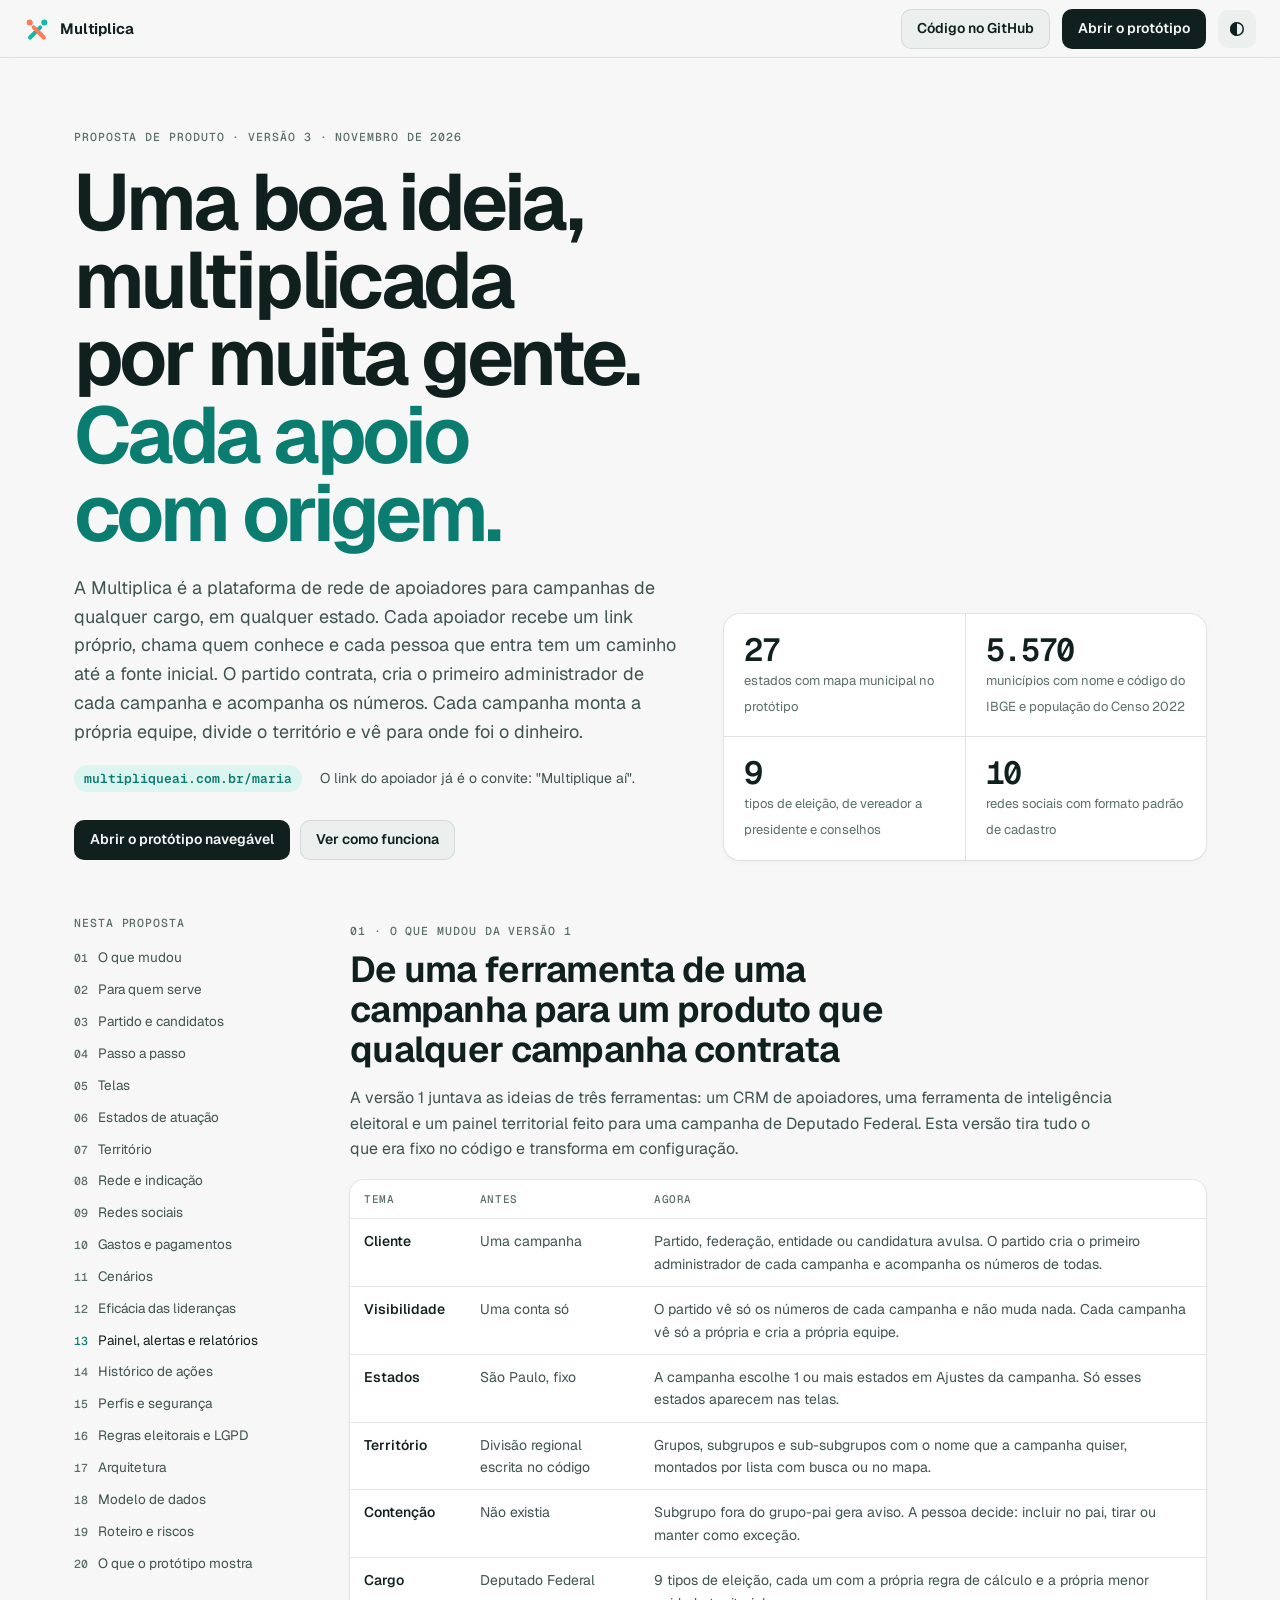
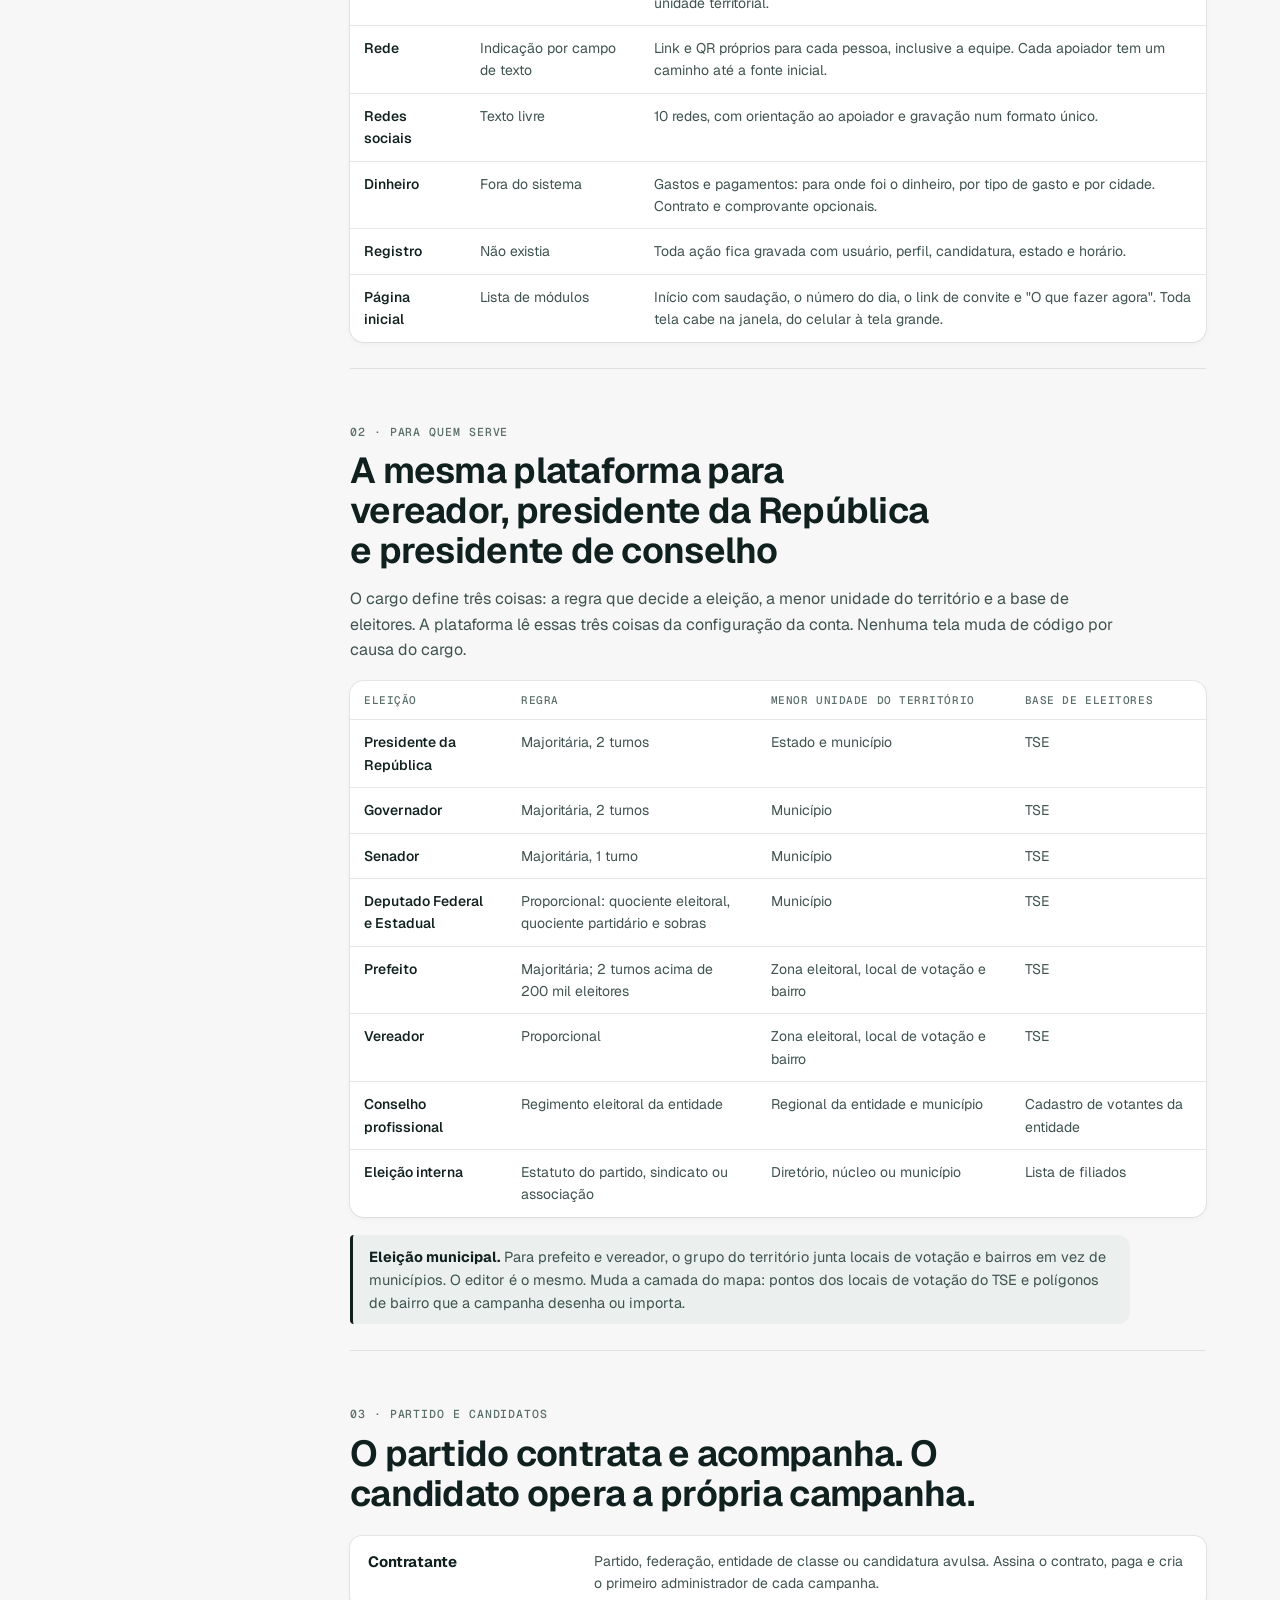
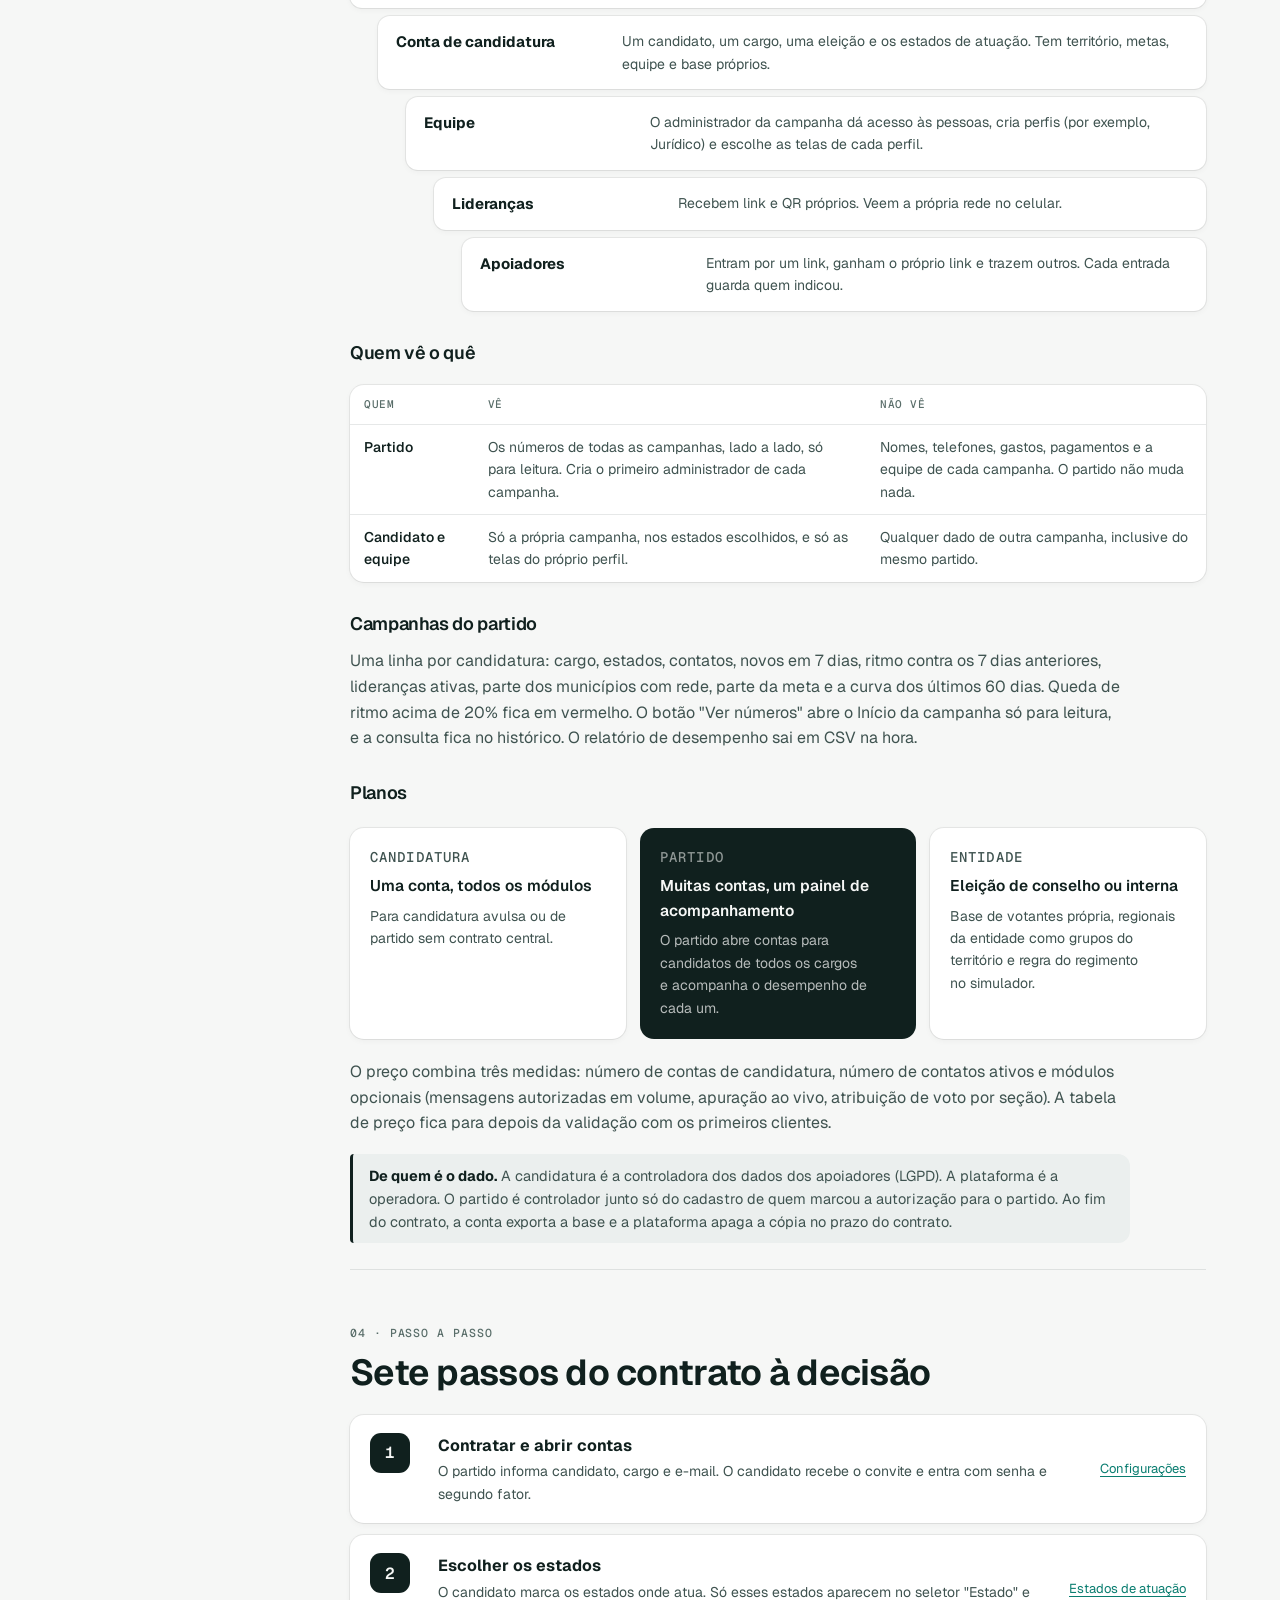
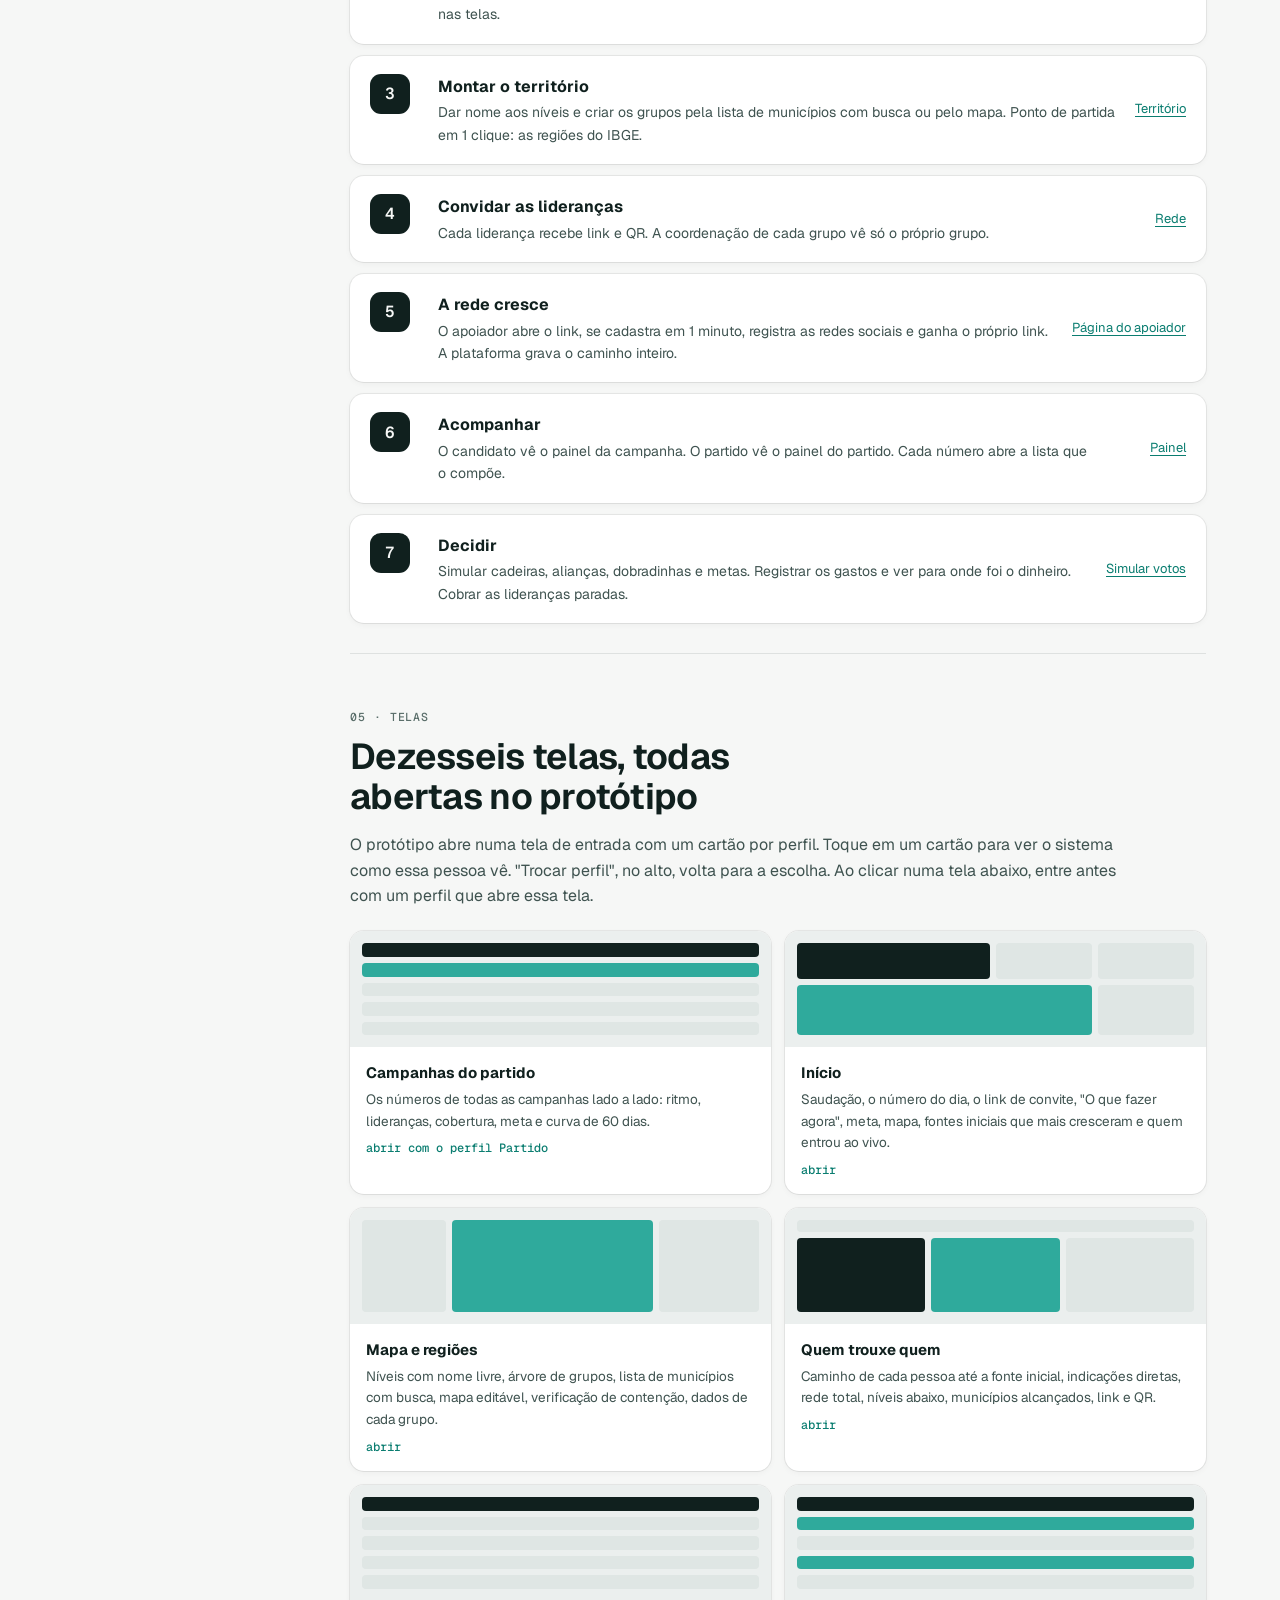
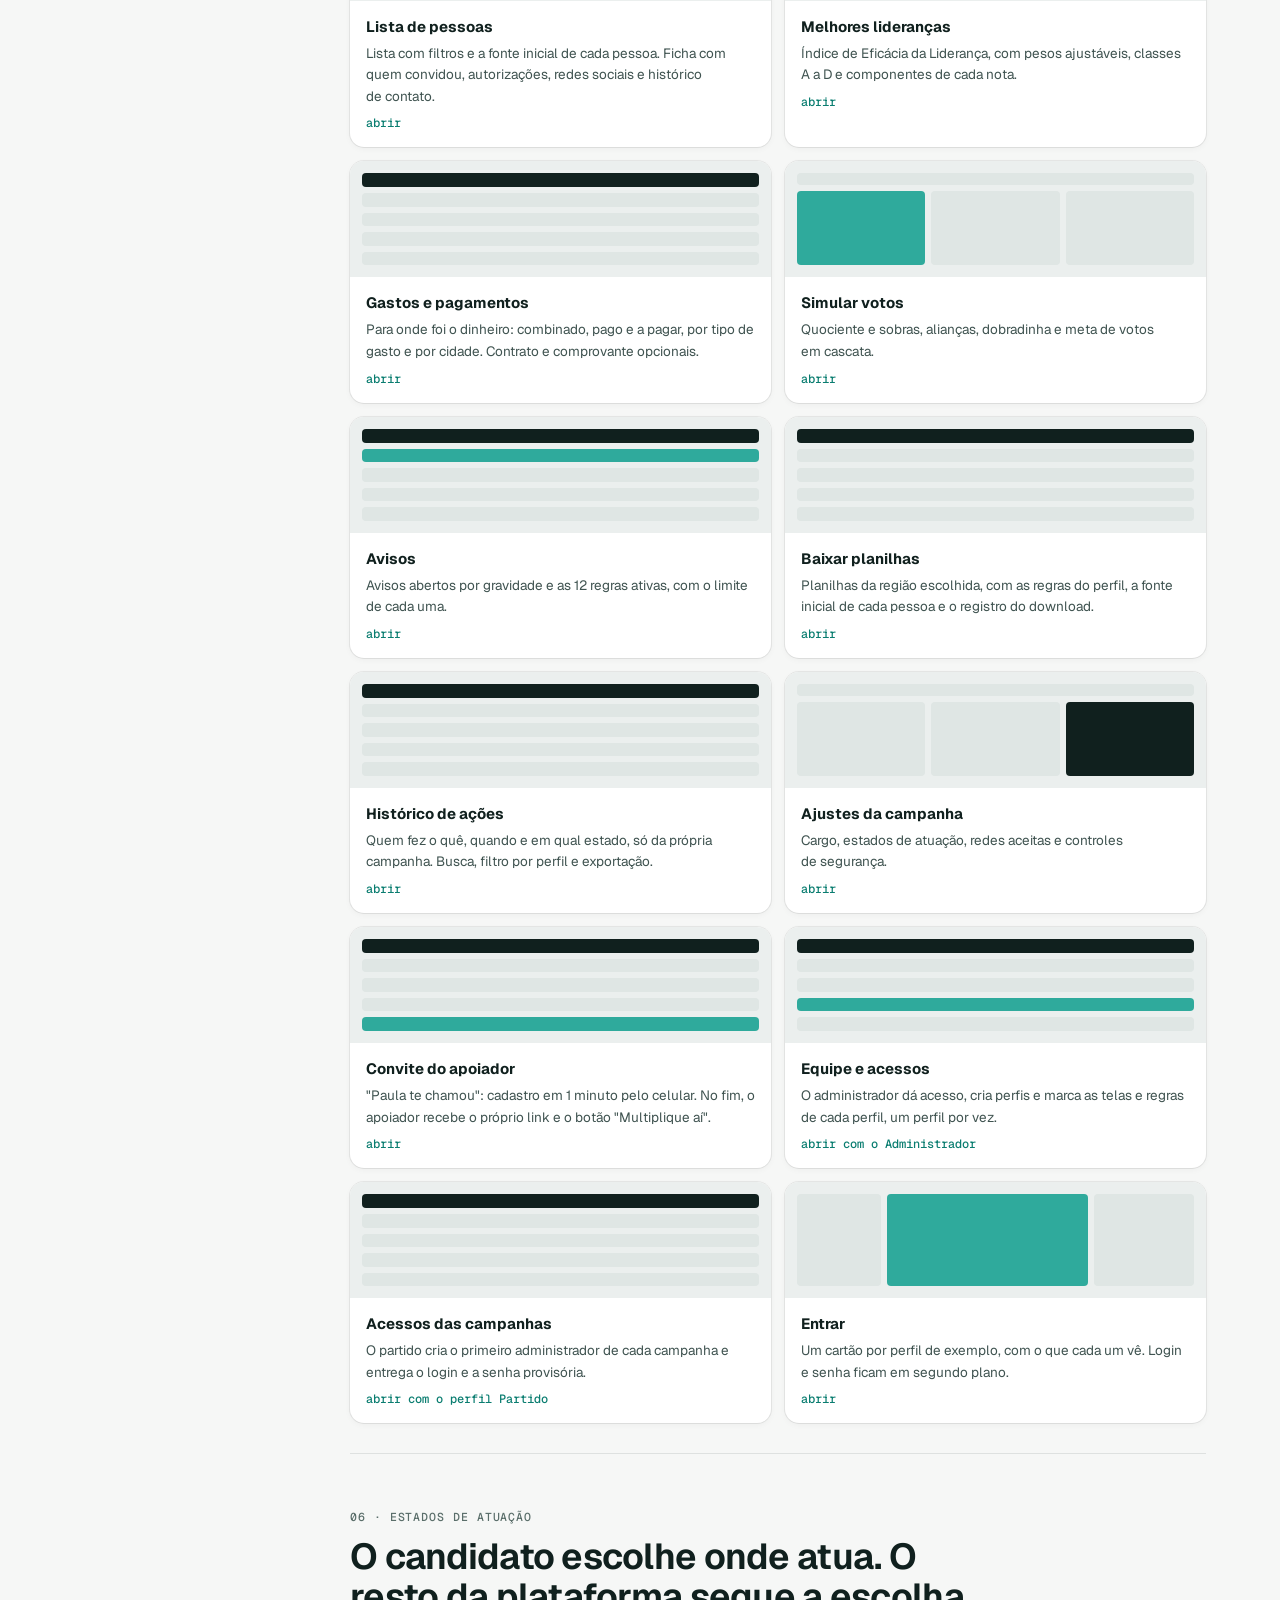
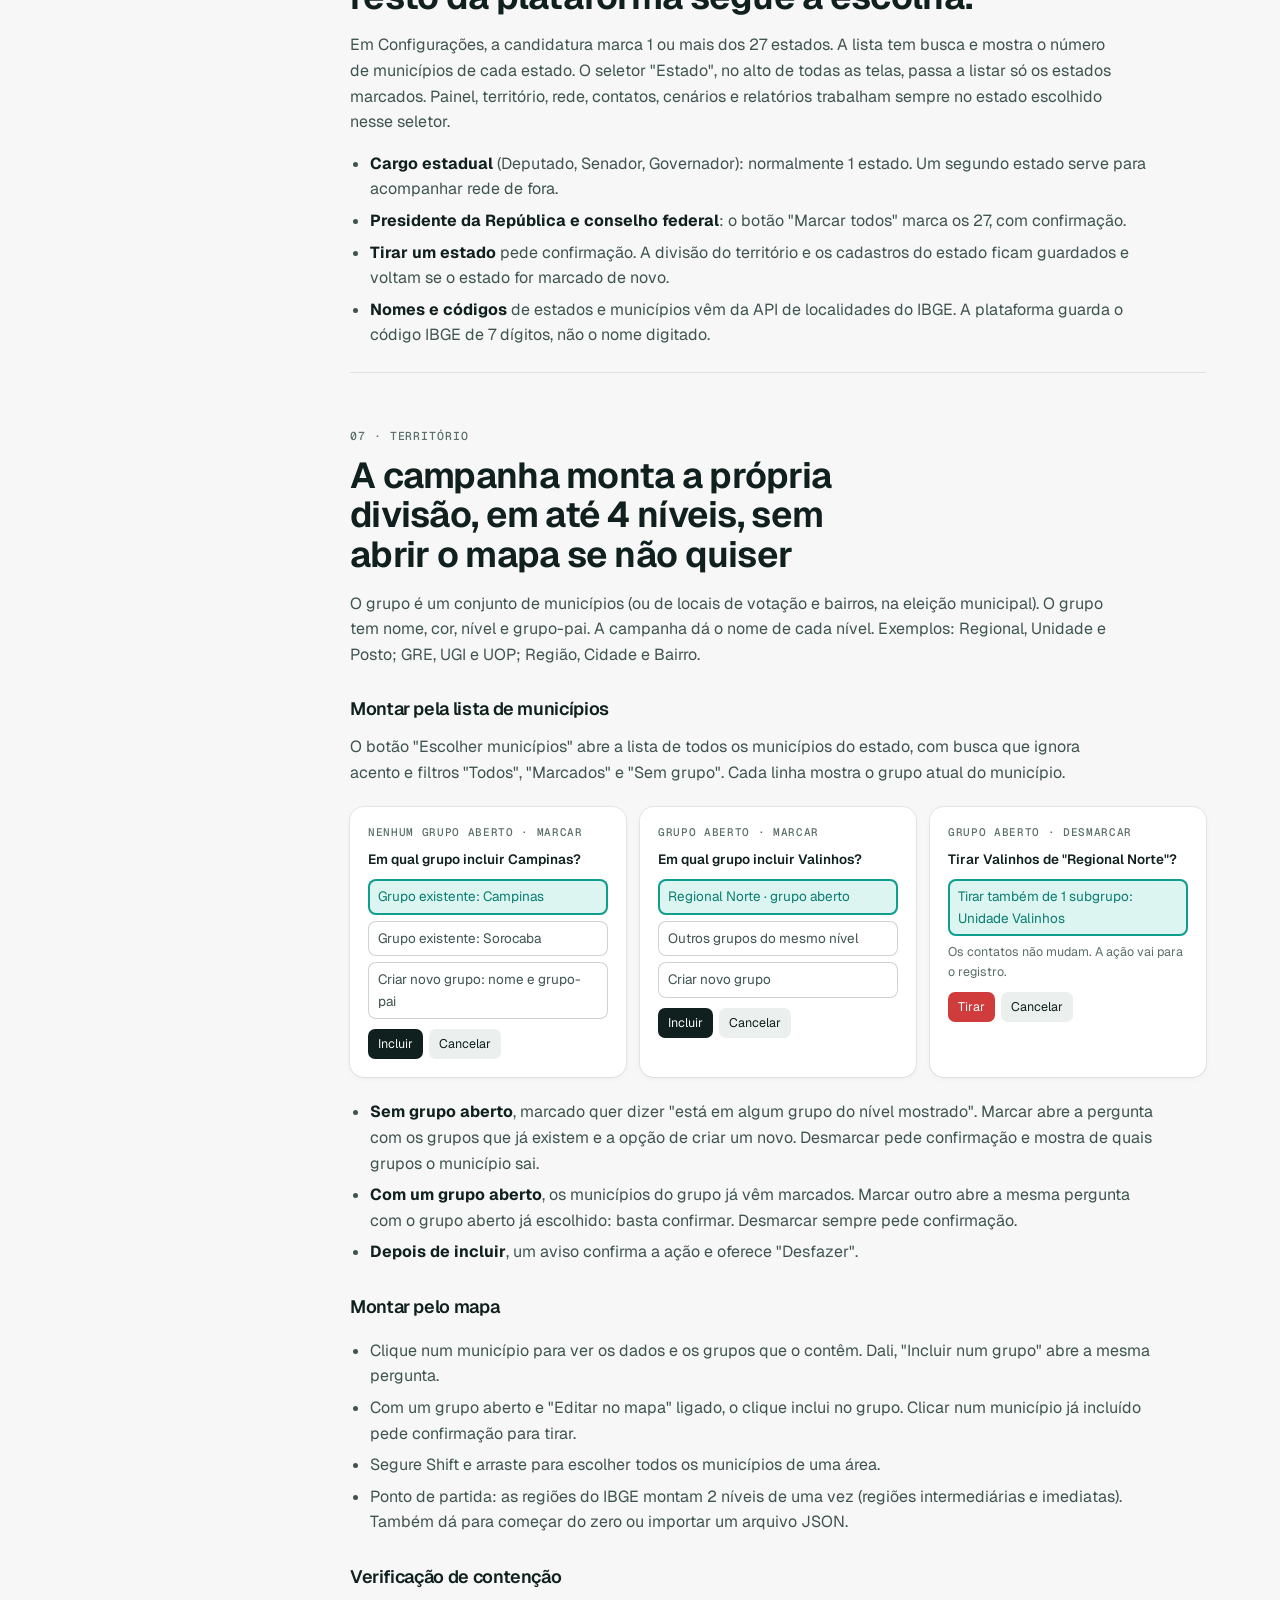
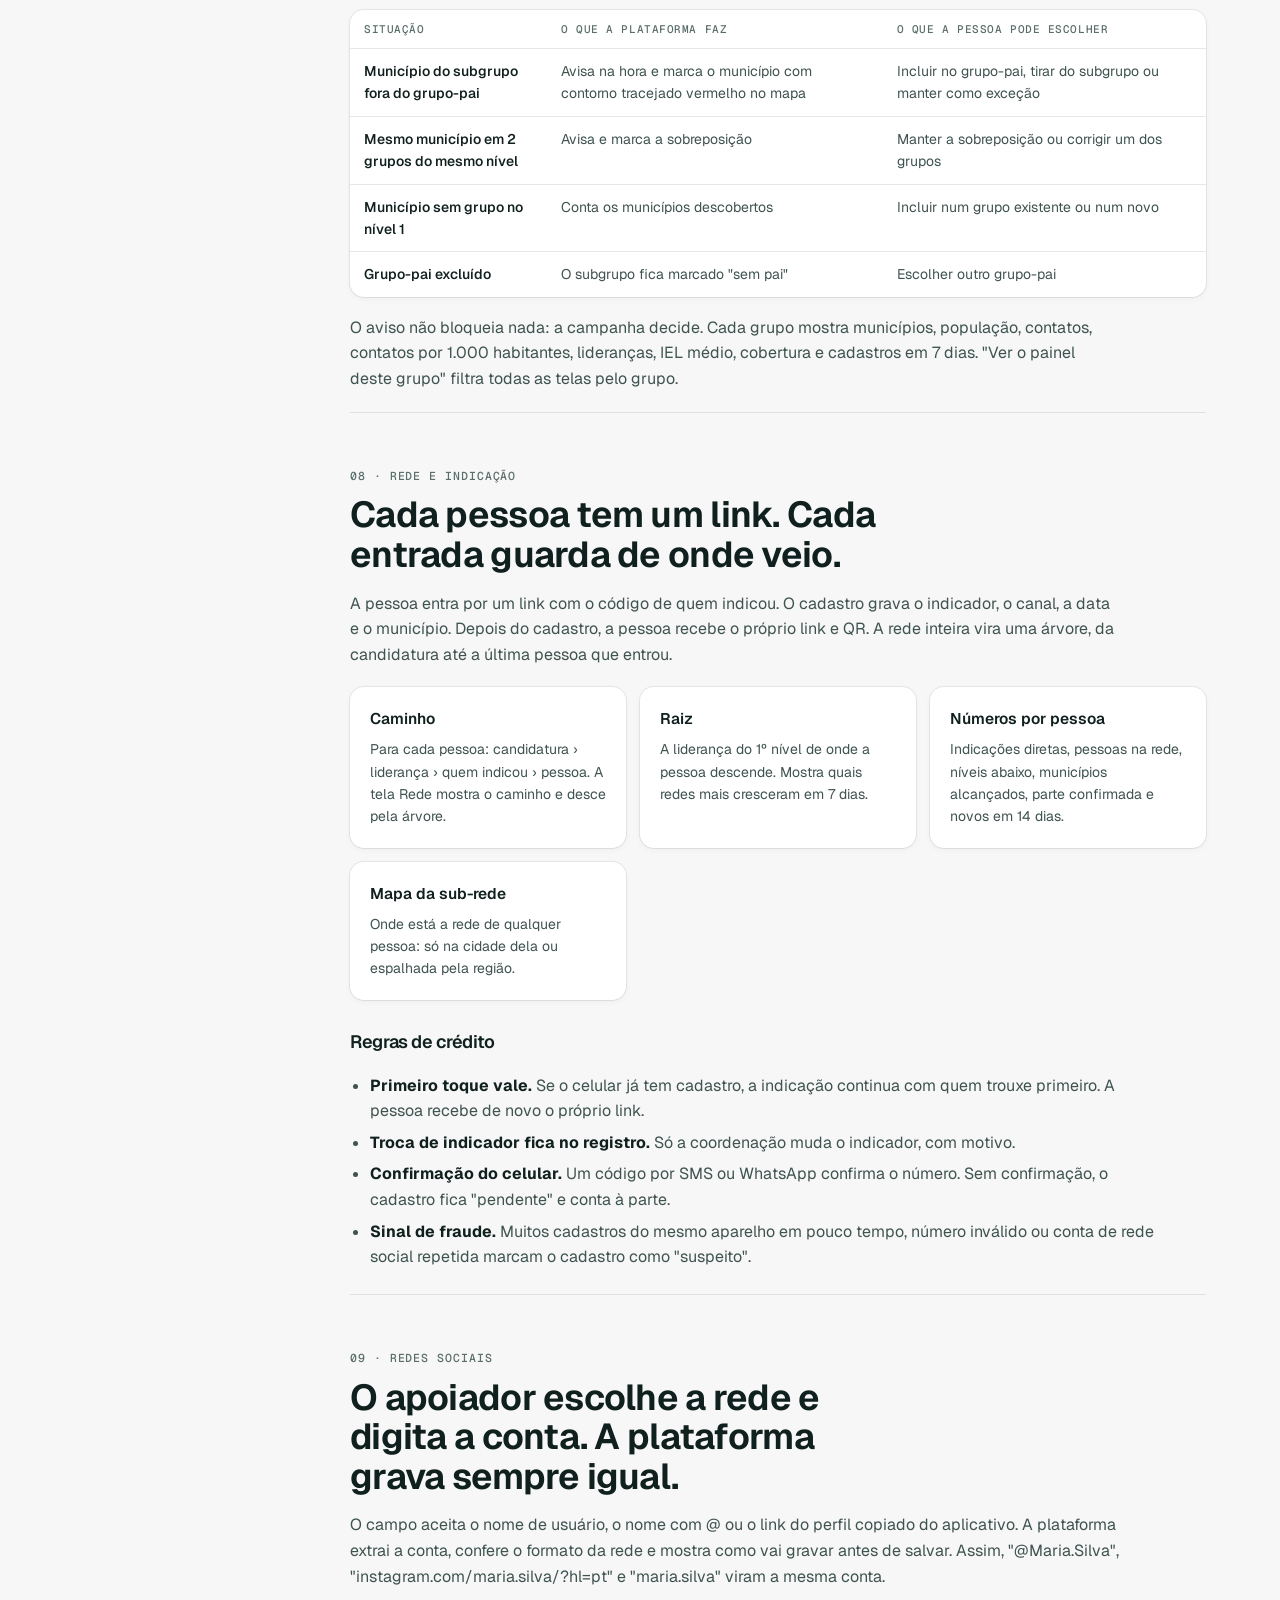
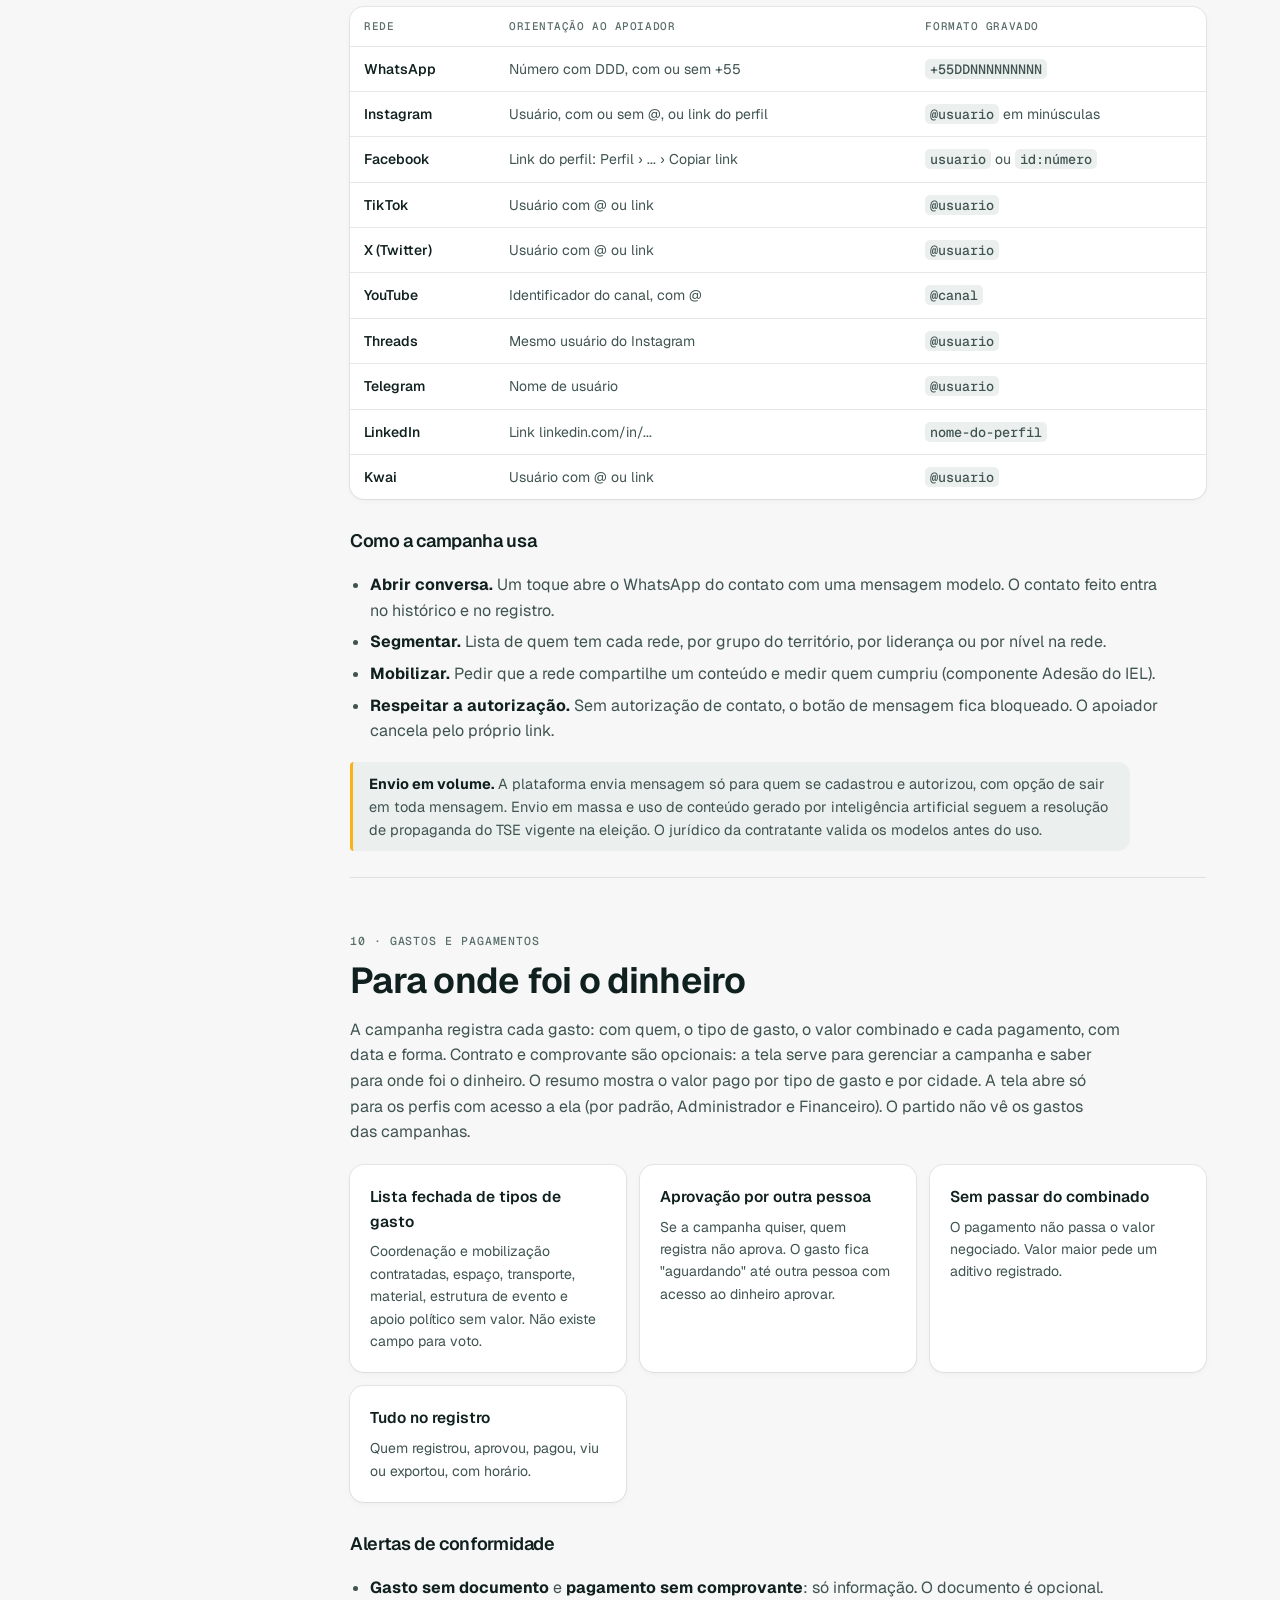
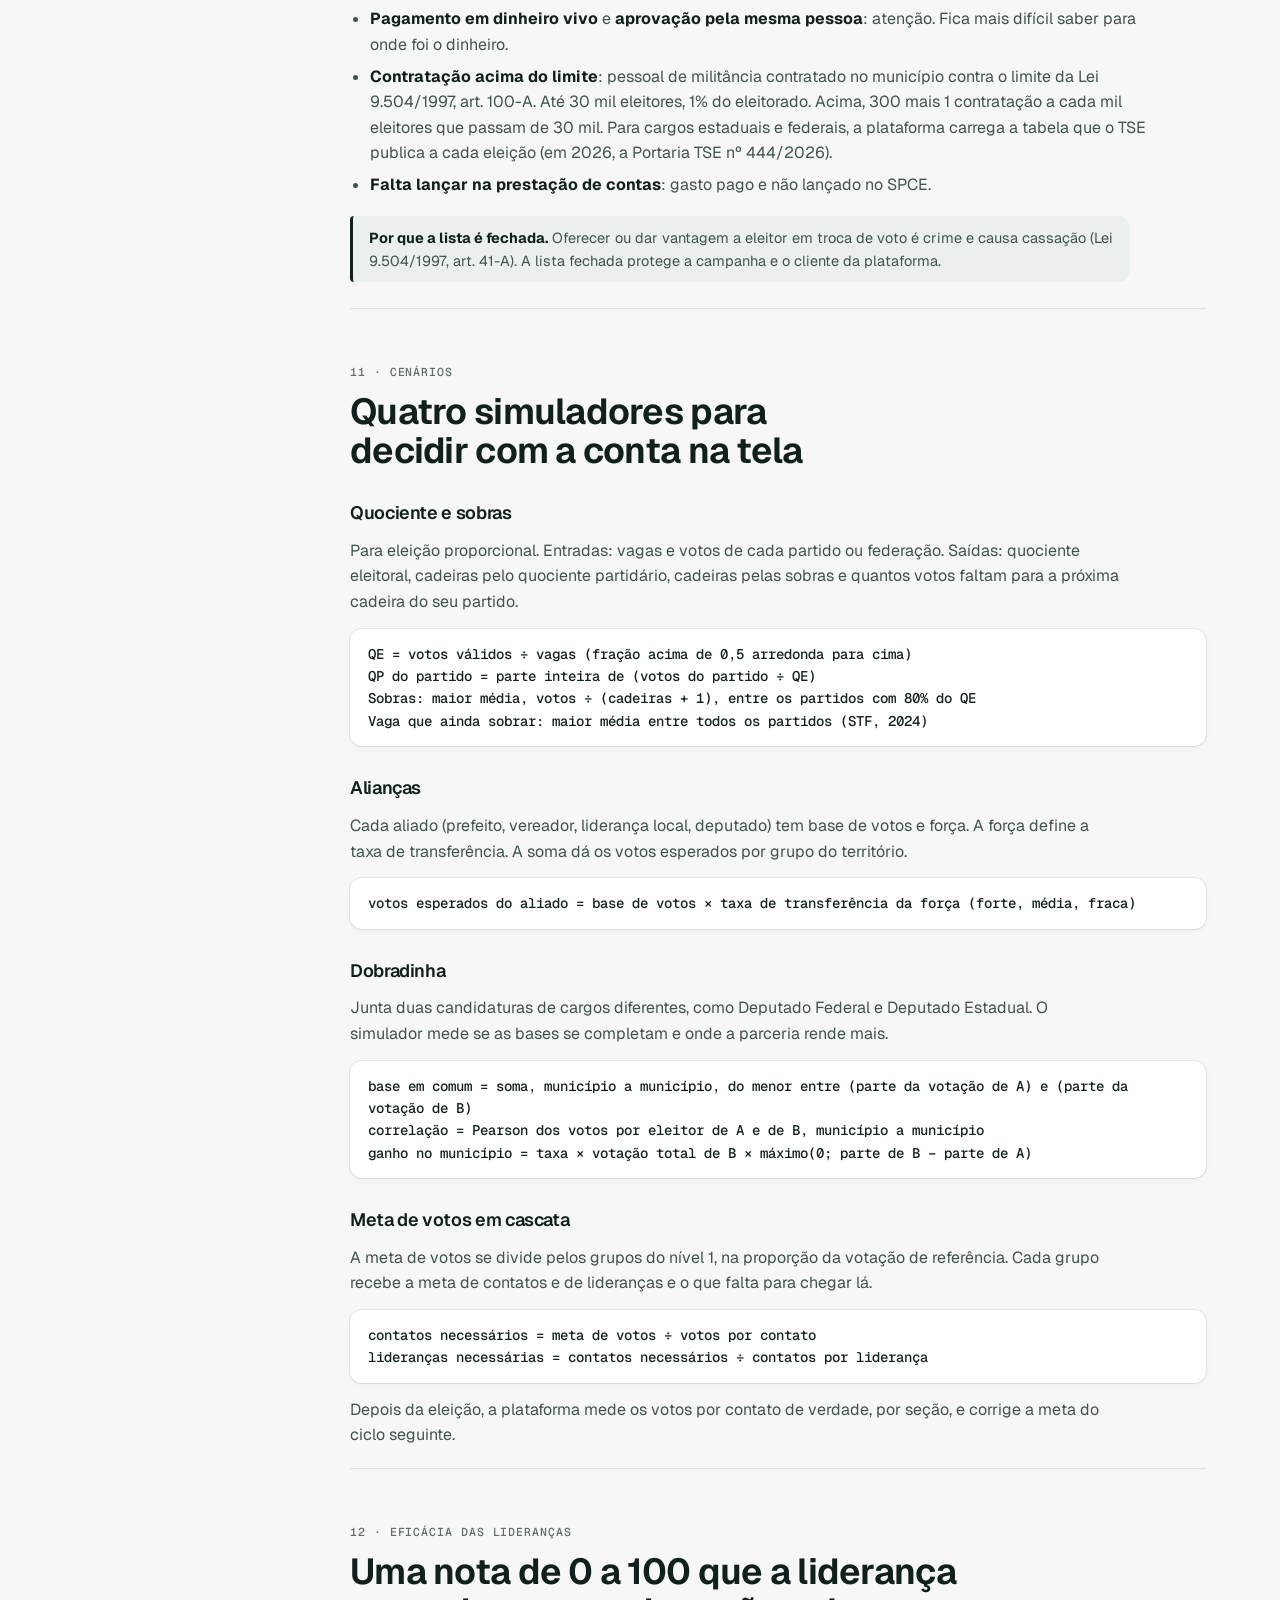
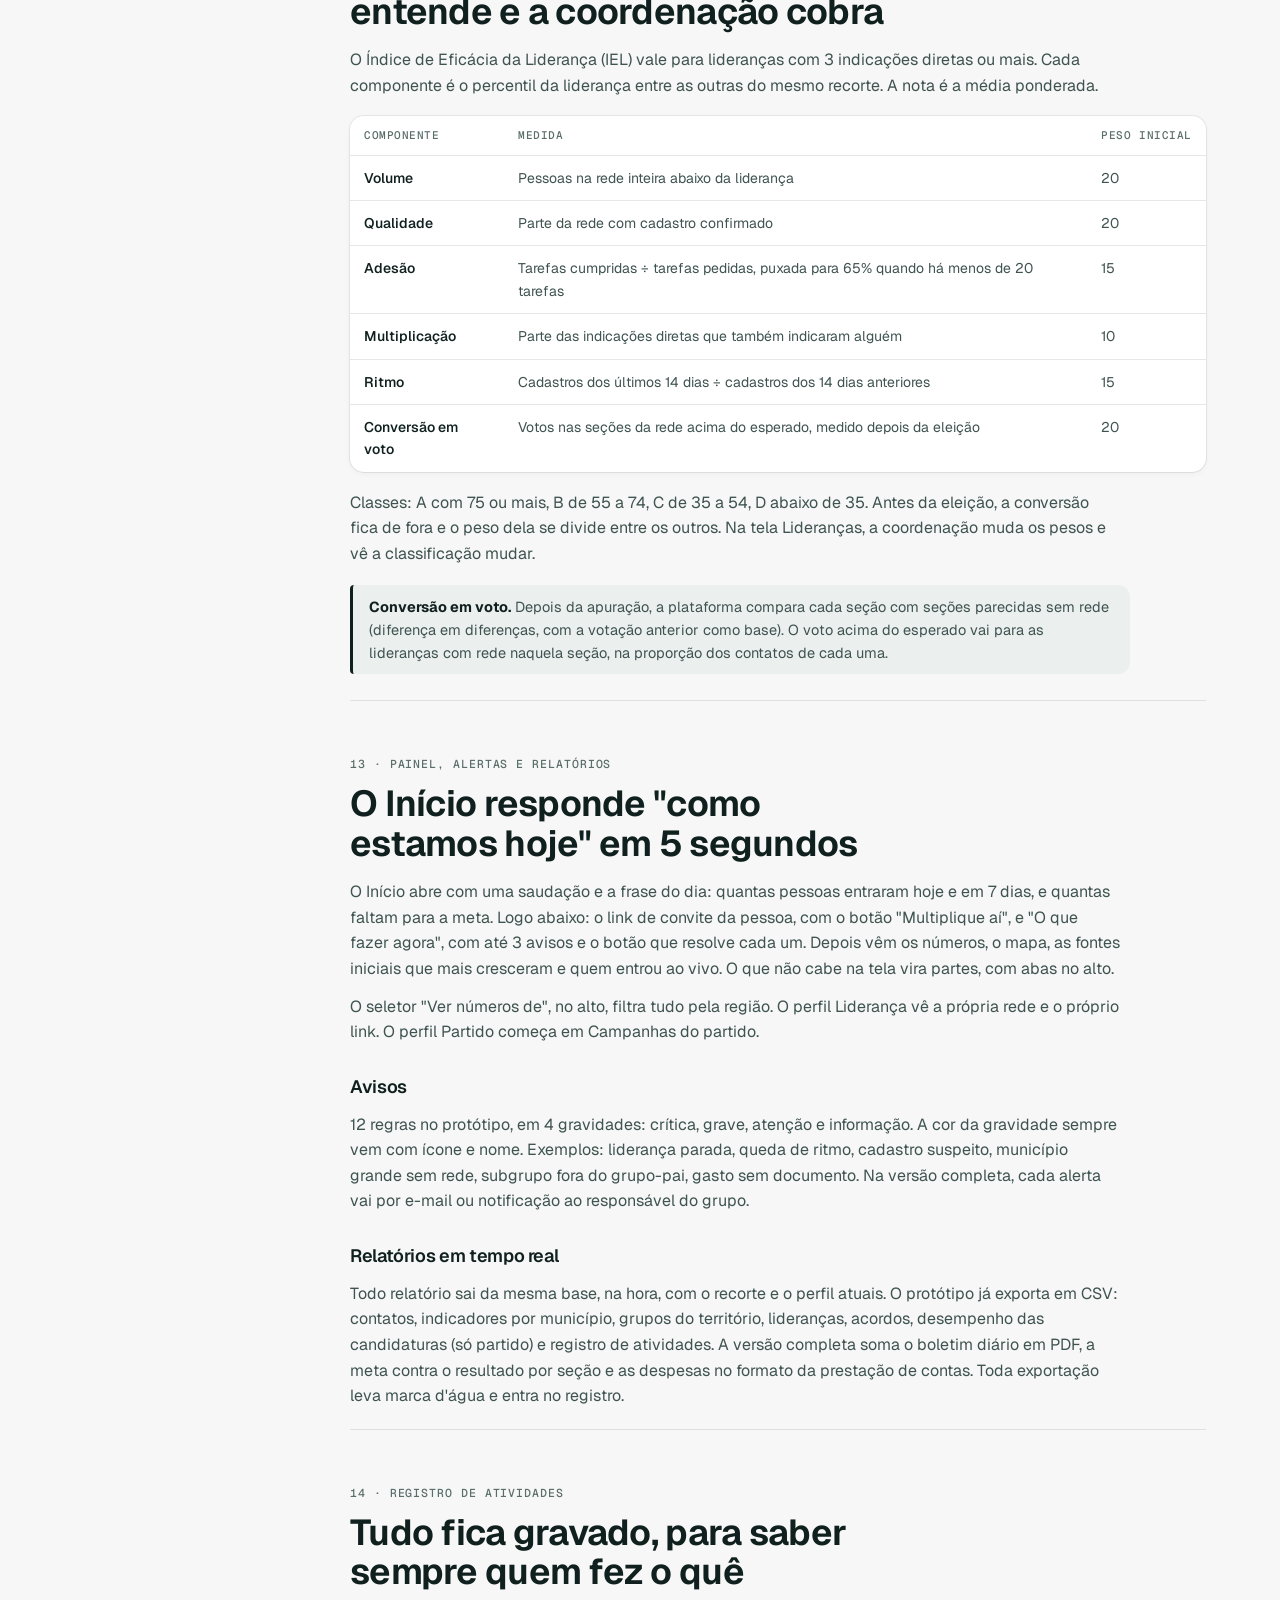
==== commit 9dbcdc2c: "Versão 6: visual limpo (uma família de fonte, sem fundo de pontos nem efeitos decorativos) e login r" ====
--- a/index.html
+++ b/index.html
@@ -9,7 +9,7 @@
 <meta name="theme-color" content="#121314" media="(prefers-color-scheme: dark)">
 <link rel="preconnect" href="https://fonts.googleapis.com">
 <link rel="preconnect" href="https://fonts.gstatic.com" crossorigin>
-<link href="https://fonts.googleapis.com/css2?family=Bricolage+Grotesque:opsz,wght@12..96,600;12..96,700&family=Geist:wght@400;500;600;700&family=Geist+Mono:wght@400;500;600&display=swap" rel="stylesheet">
+<link href="https://fonts.googleapis.com/css2?family=Geist:wght@400;500;600;700&family=Geist+Mono:wght@400;500;600&display=swap" rel="stylesheet">
 <style>
 :root {
   color-scheme: light;
@@ -21,7 +21,6 @@
   --sombra: 0 0 0 1px rgb(18 19 20 / 0.07), 0 1px 2px -1px rgb(18 19 20 / 0.07), 0 2px 6px 0 rgb(18 19 20 / 0.04);
   --mono: 'Geist Mono', ui-monospace, Menlo, monospace;
   --sans: 'Geist', ui-sans-serif, system-ui, -apple-system, 'Segoe UI', sans-serif;
-  --display: 'Bricolage Grotesque', 'Geist', ui-sans-serif, system-ui, sans-serif;
 }
 @media (prefers-color-scheme: dark) {
   :root:not([data-theme="light"]) {
@@ -44,10 +43,8 @@
 *, *::before, *::after { box-sizing: border-box; }
 body { margin: 0; background: var(--fundo); color: var(--tinta); font: 400 16px/1.6 var(--sans); -webkit-font-smoothing: antialiased; }
 h1, h2, h3 { text-wrap: balance; margin: 0; letter-spacing: -0.02em; }
-h1, h2 { font-family: var(--display); font-weight: 700; letter-spacing: -0.03em; }
 .marca svg { width: 26px; height: 26px; flex: none; }
-.marca b { font: 700 18px/1 var(--display); letter-spacing: -0.02em; }
-.bt:not(.sec) { background: var(--vivo) !important; color: var(--na-vivo) !important; }
+.marca b { font: 650 15px/1 var(--sans); letter-spacing: -0.01em; }
 .conceito { display: flex; flex-wrap: wrap; gap: 10px 18px; align-items: center; margin-top: 18px; font-size: 14px; color: var(--tinta-2); }
 .conceito code { font: 600 13px var(--mono); padding: 5px 10px; border-radius: 999px; background: var(--sinal-fundo); color: var(--sinal-tinta); }
 p { margin: 0 0 12px; text-wrap: pretty; }
@@ -167,8 +164,8 @@
 </head>
 <body>
 <header class="topo">
-  <a class="marca" href="#"><svg viewBox="0 0 64 64" aria-hidden="true"><path d="M15 53 L40 28" stroke="#14b8a6" stroke-width="10" stroke-linecap="round" fill="none"/><circle cx="50" cy="16" r="7.5" fill="#14b8a6"/><path d="M49 53 L24 28" stroke="#ff7a59" stroke-width="10" stroke-linecap="round" fill="none"/><circle cx="14" cy="16" r="7.5" fill="#ff7a59"/></svg><b>multiplica</b></a>
-  <a class="bt sec" href="https://github.com/Bruno-LSo/comando-integrado-campanha" target="_blank" rel="noopener">Código no GitHub</a>
+  <a class="marca" href="#"><svg viewBox="0 0 64 64" aria-hidden="true"><path d="M15 53 L40 28" stroke="#14b8a6" stroke-width="10" stroke-linecap="round" fill="none"/><circle cx="50" cy="16" r="7.5" fill="#14b8a6"/><path d="M49 53 L24 28" stroke="#ff7a59" stroke-width="10" stroke-linecap="round" fill="none"/><circle cx="14" cy="16" r="7.5" fill="#ff7a59"/></svg><b>Multiplica</b></a>
+  <a class="bt sec" href="https://github.com/Bruno-LSo/multiplica" target="_blank" rel="noopener">Código no GitHub</a>
   <a class="bt" href="app/">Abrir o protótipo</a>
   <button class="tema" id="tema" aria-label="Trocar o tema"><span aria-hidden="true"></span></button>
 </header>
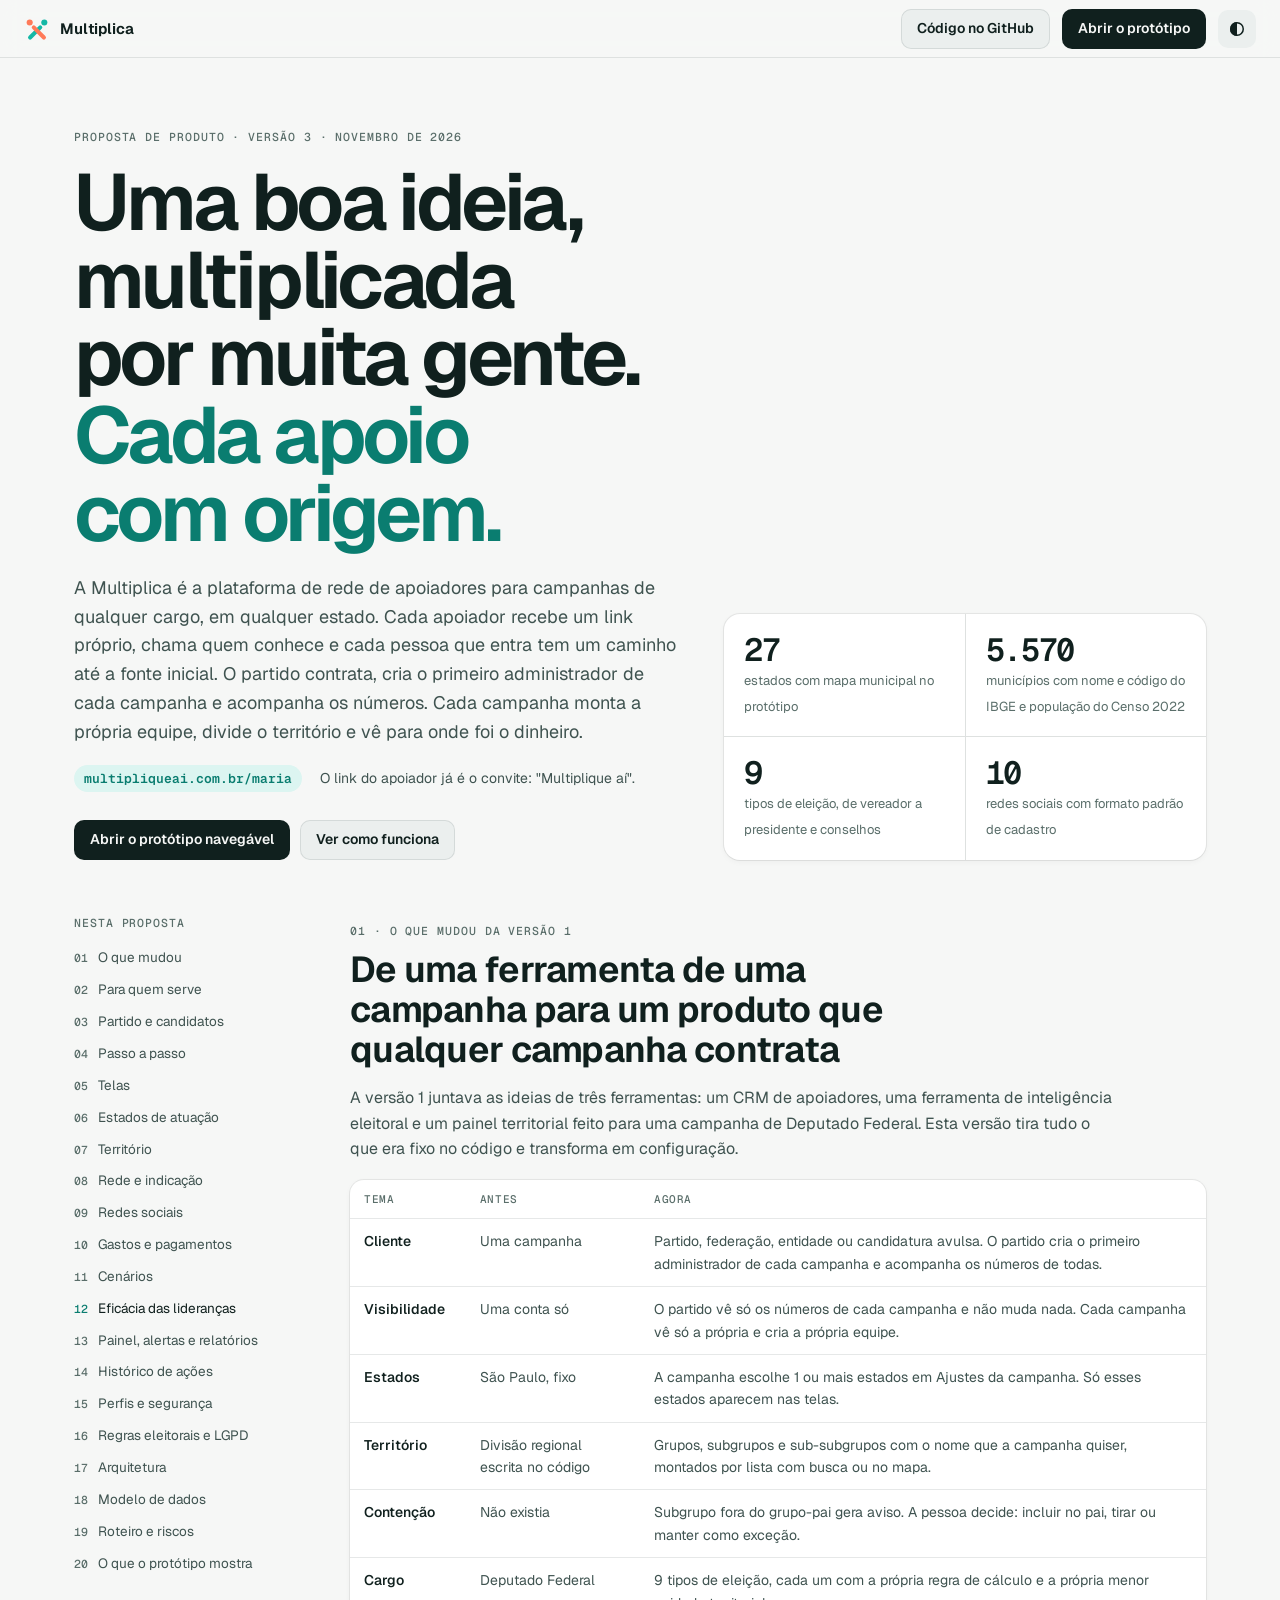
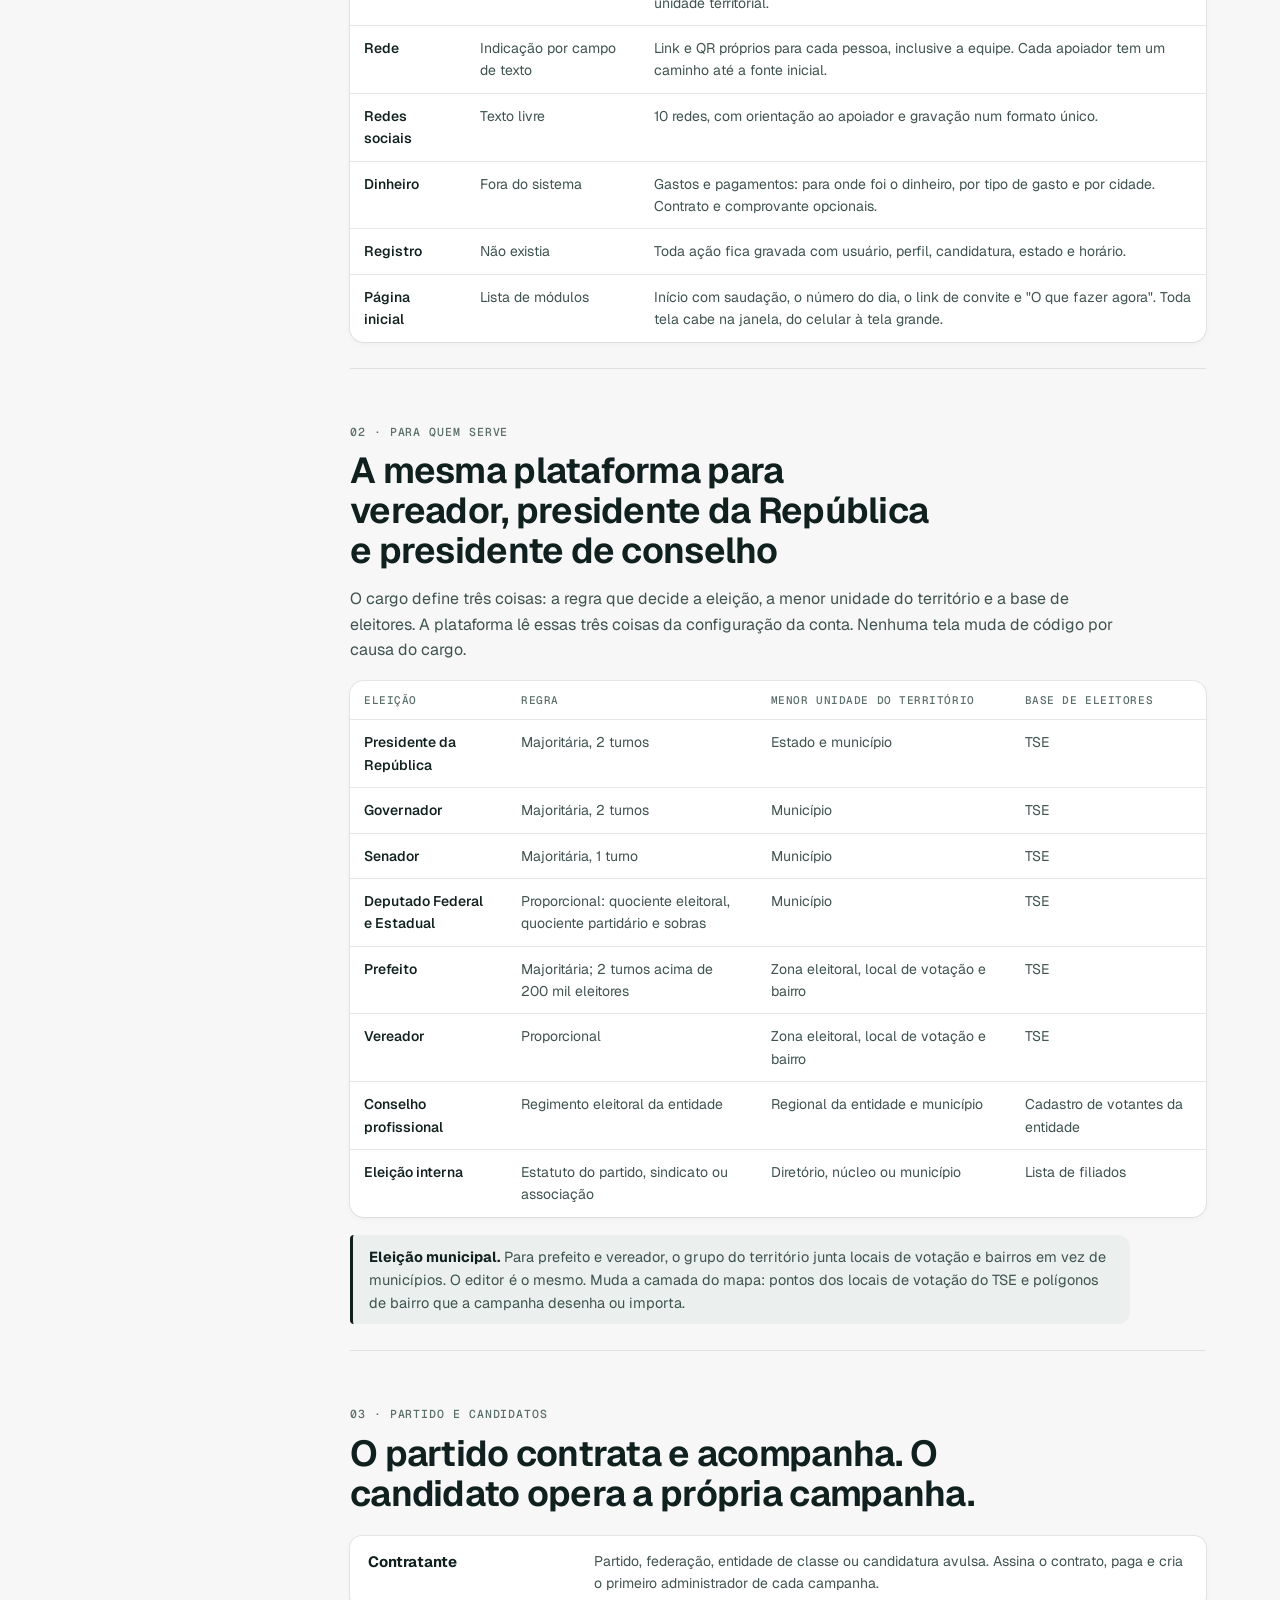
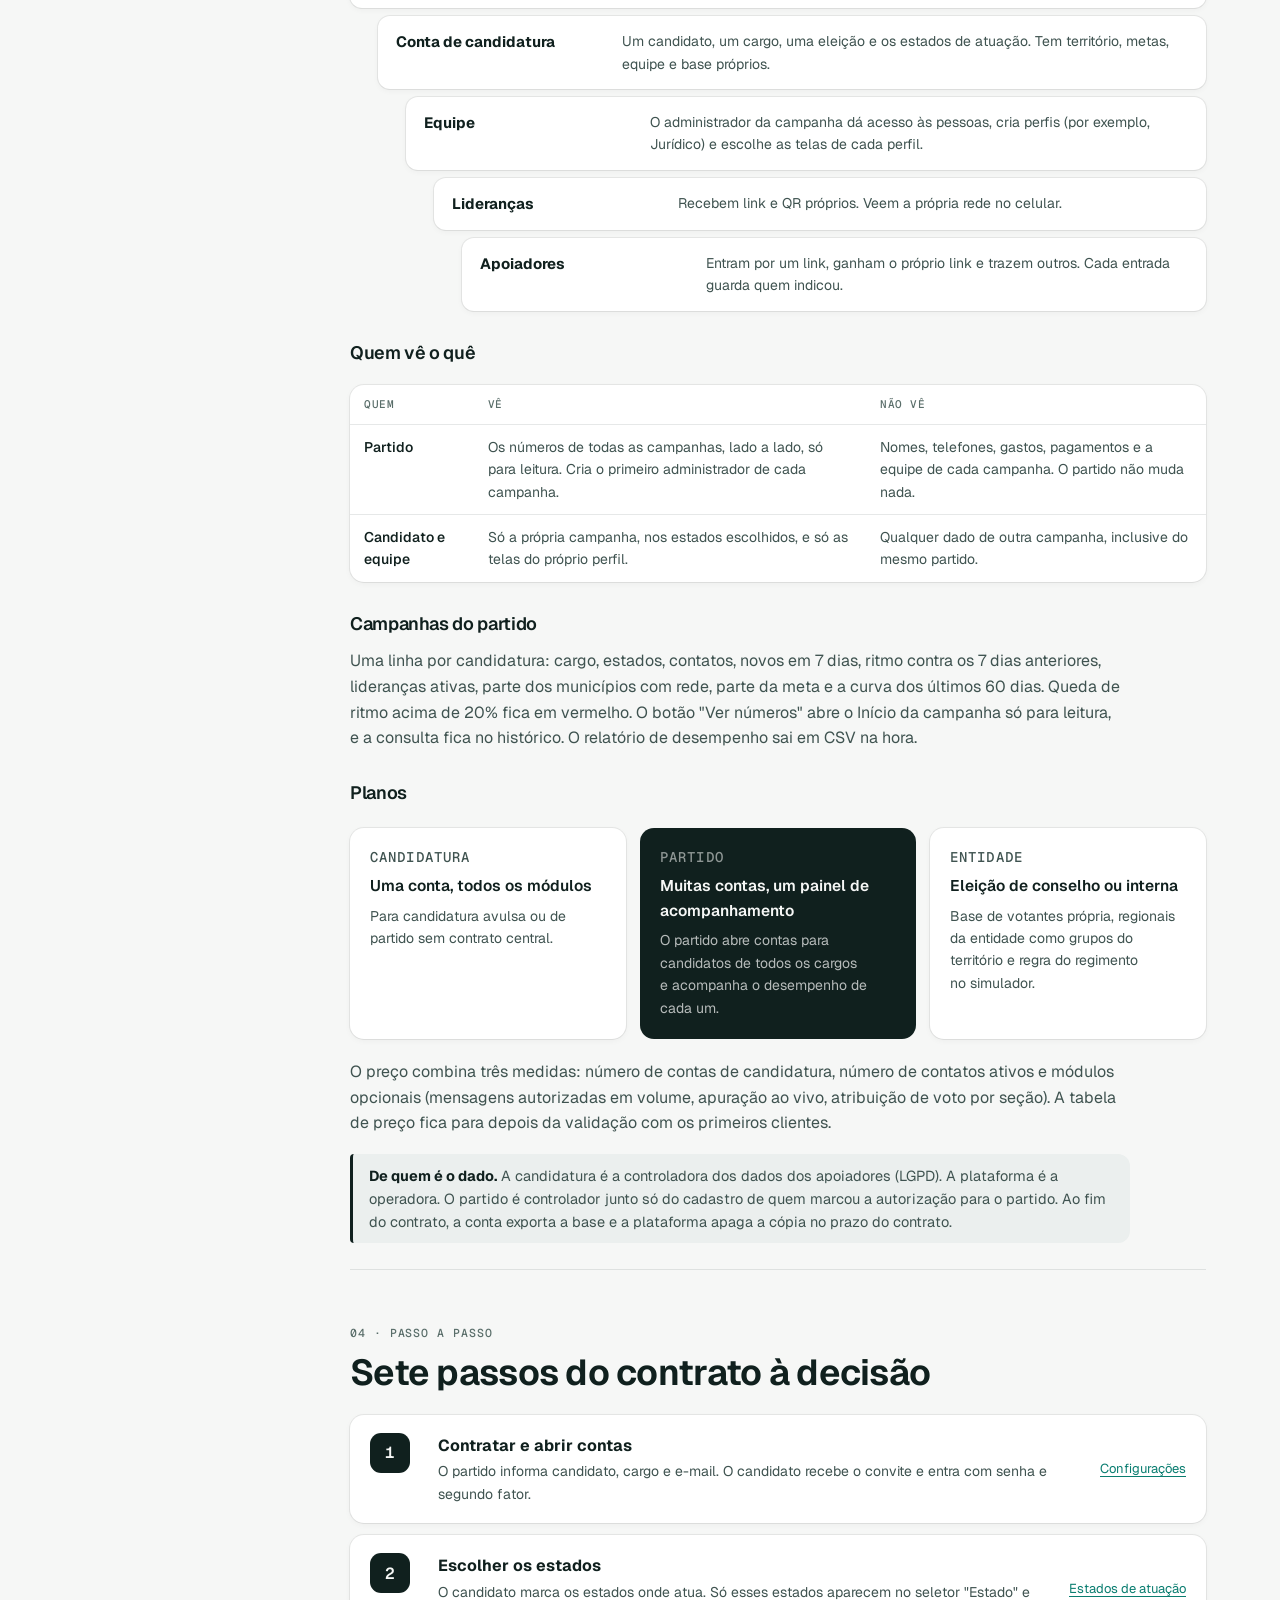
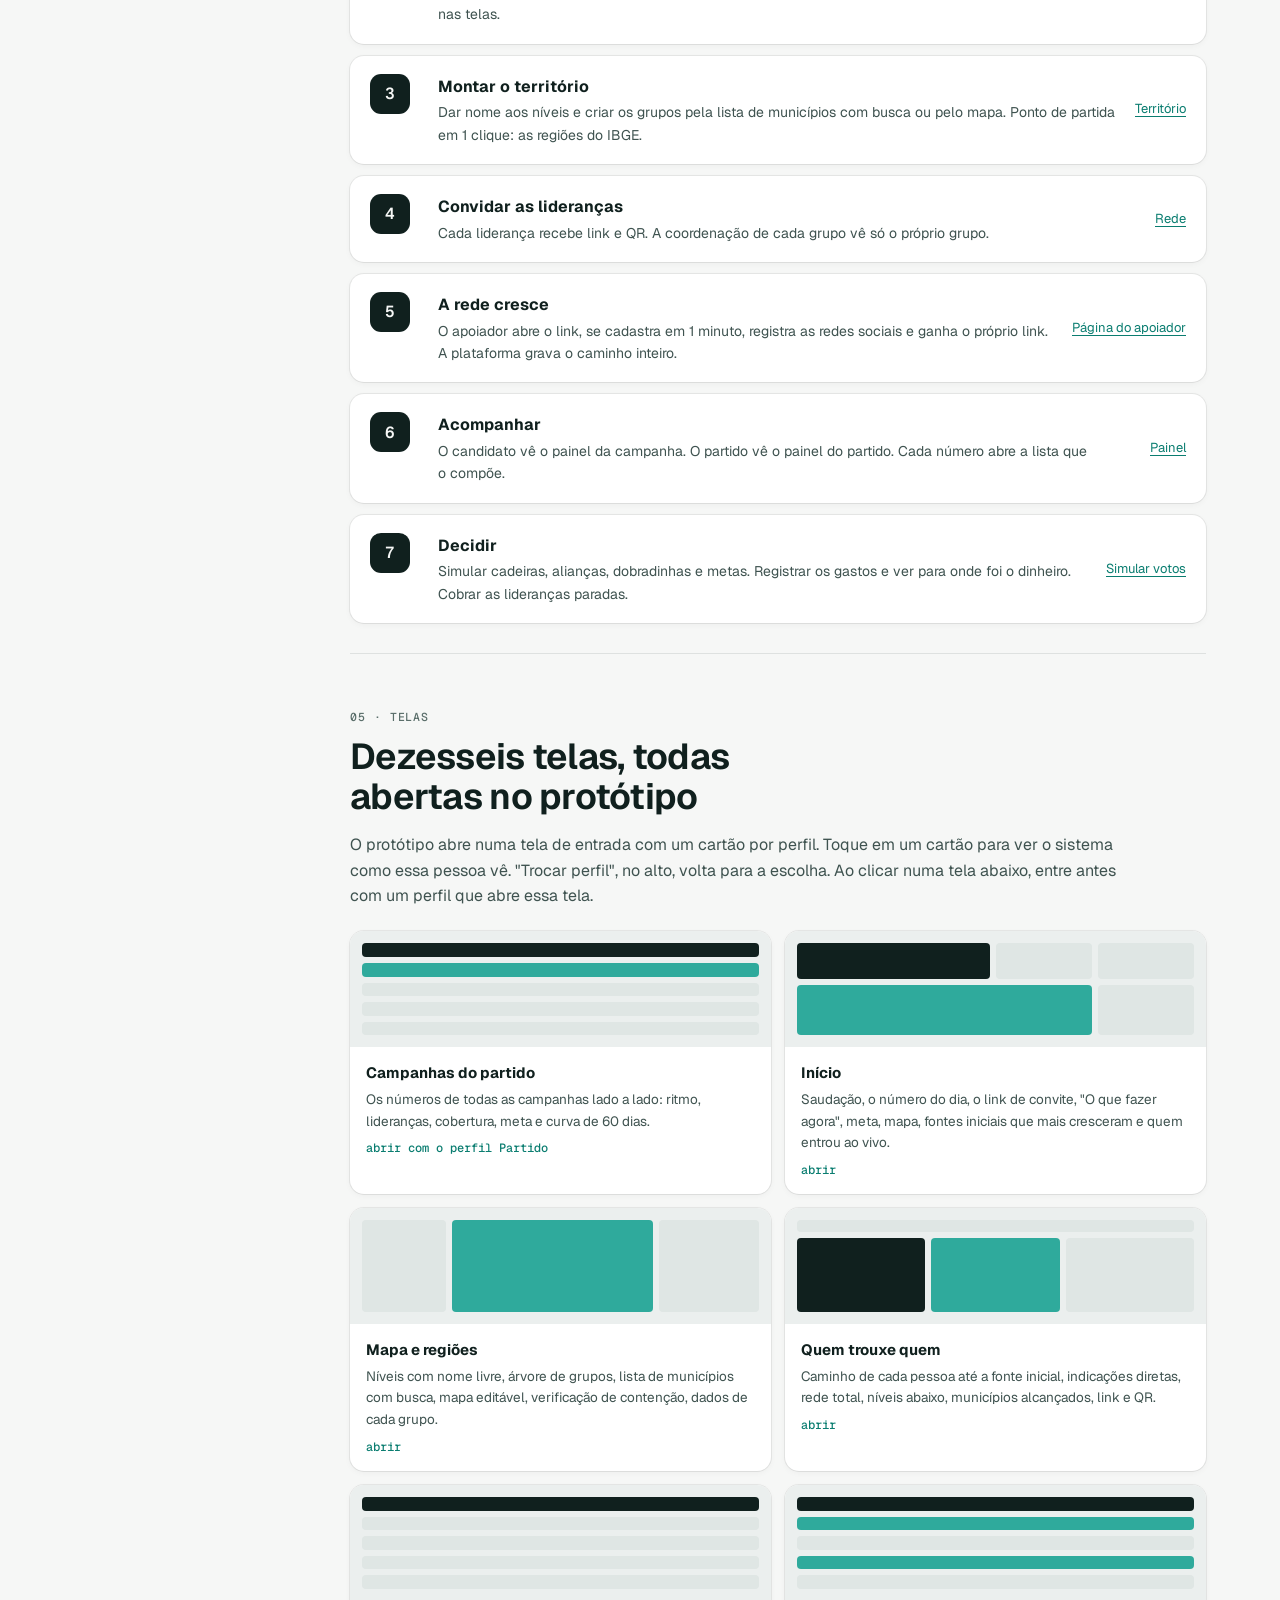
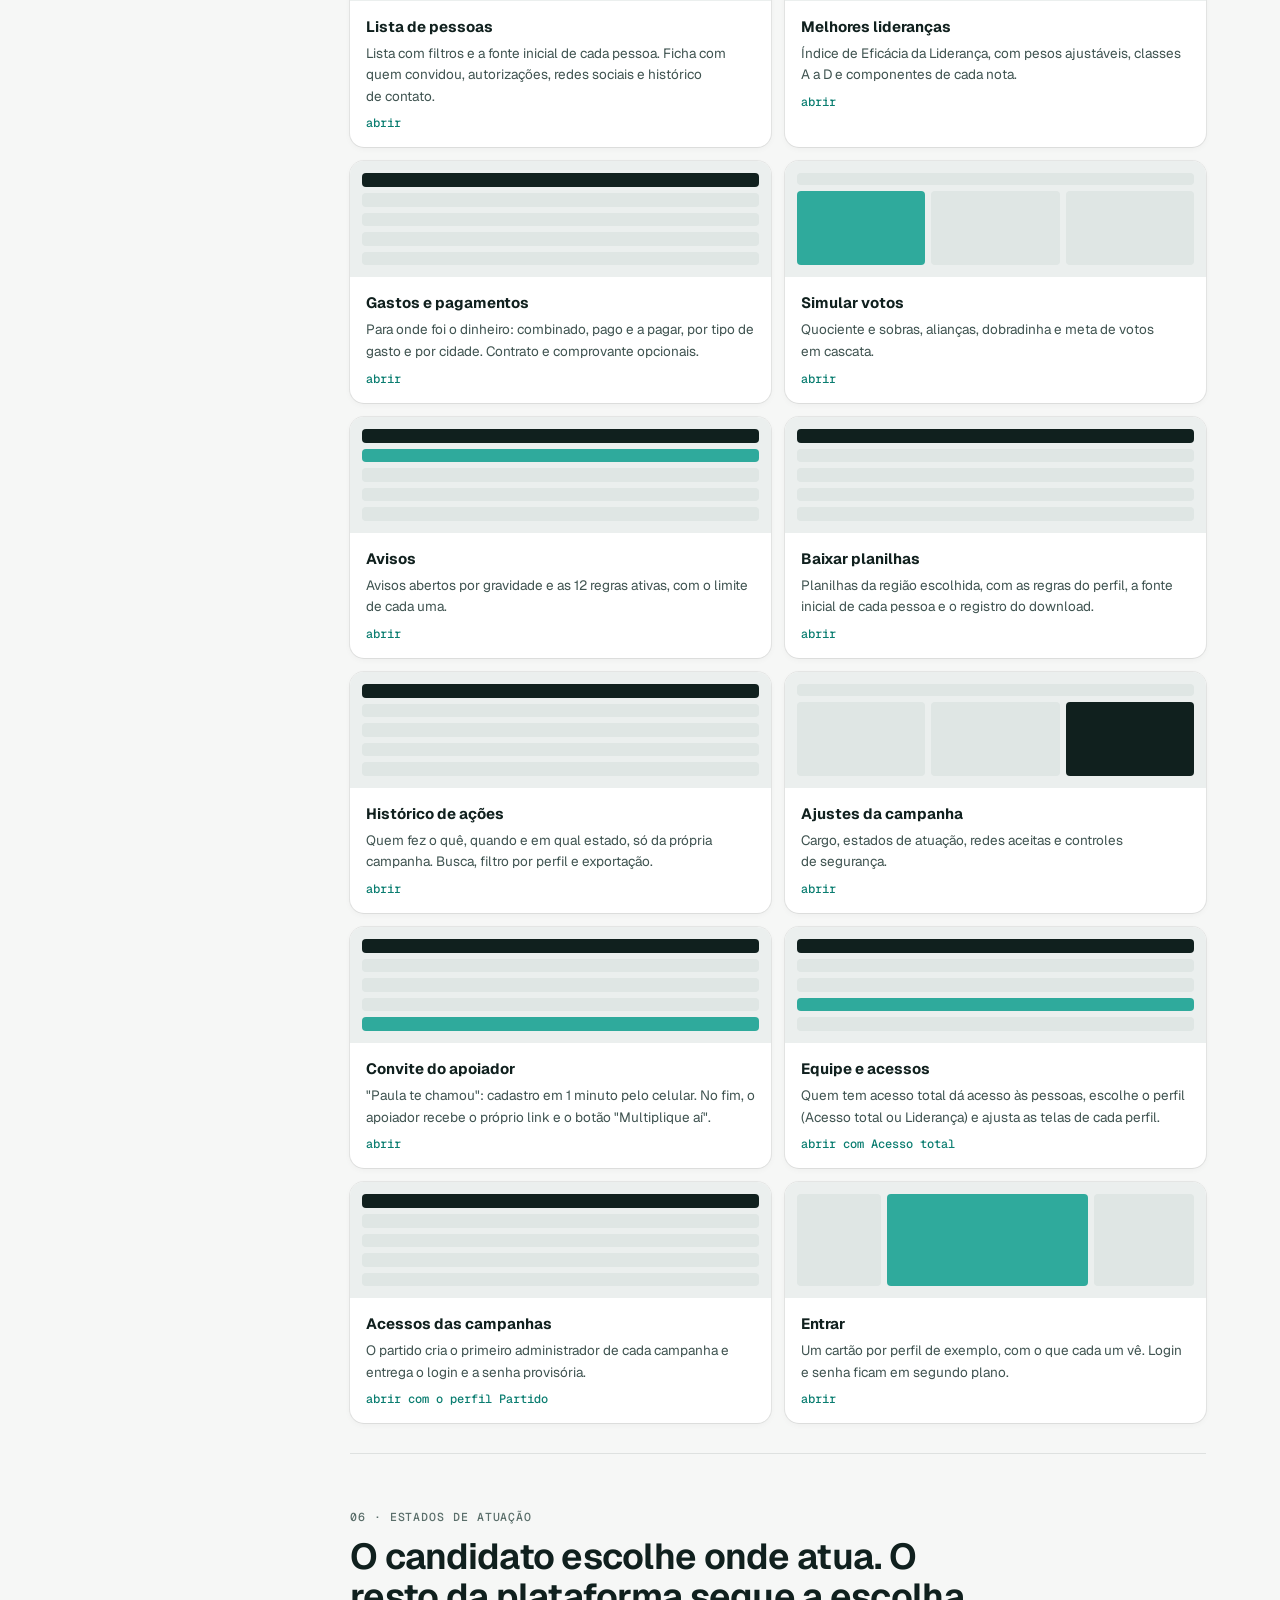
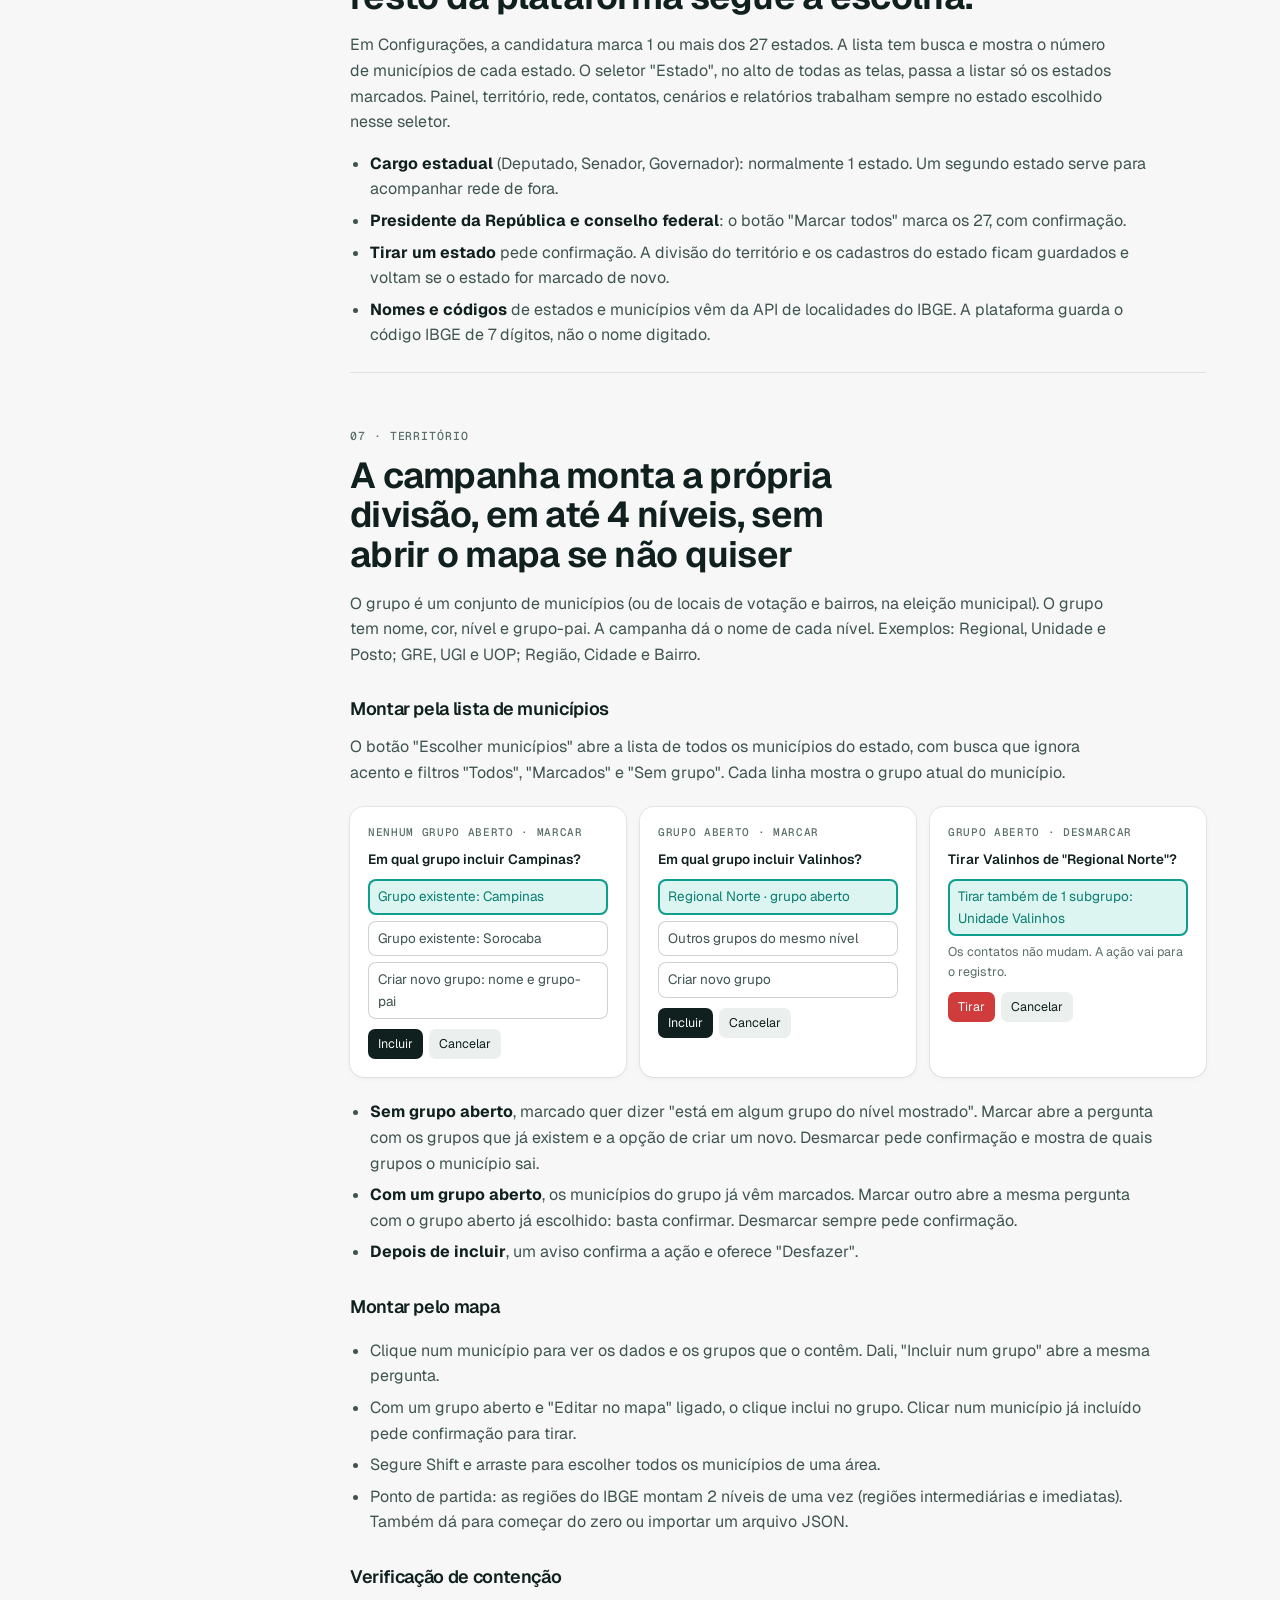
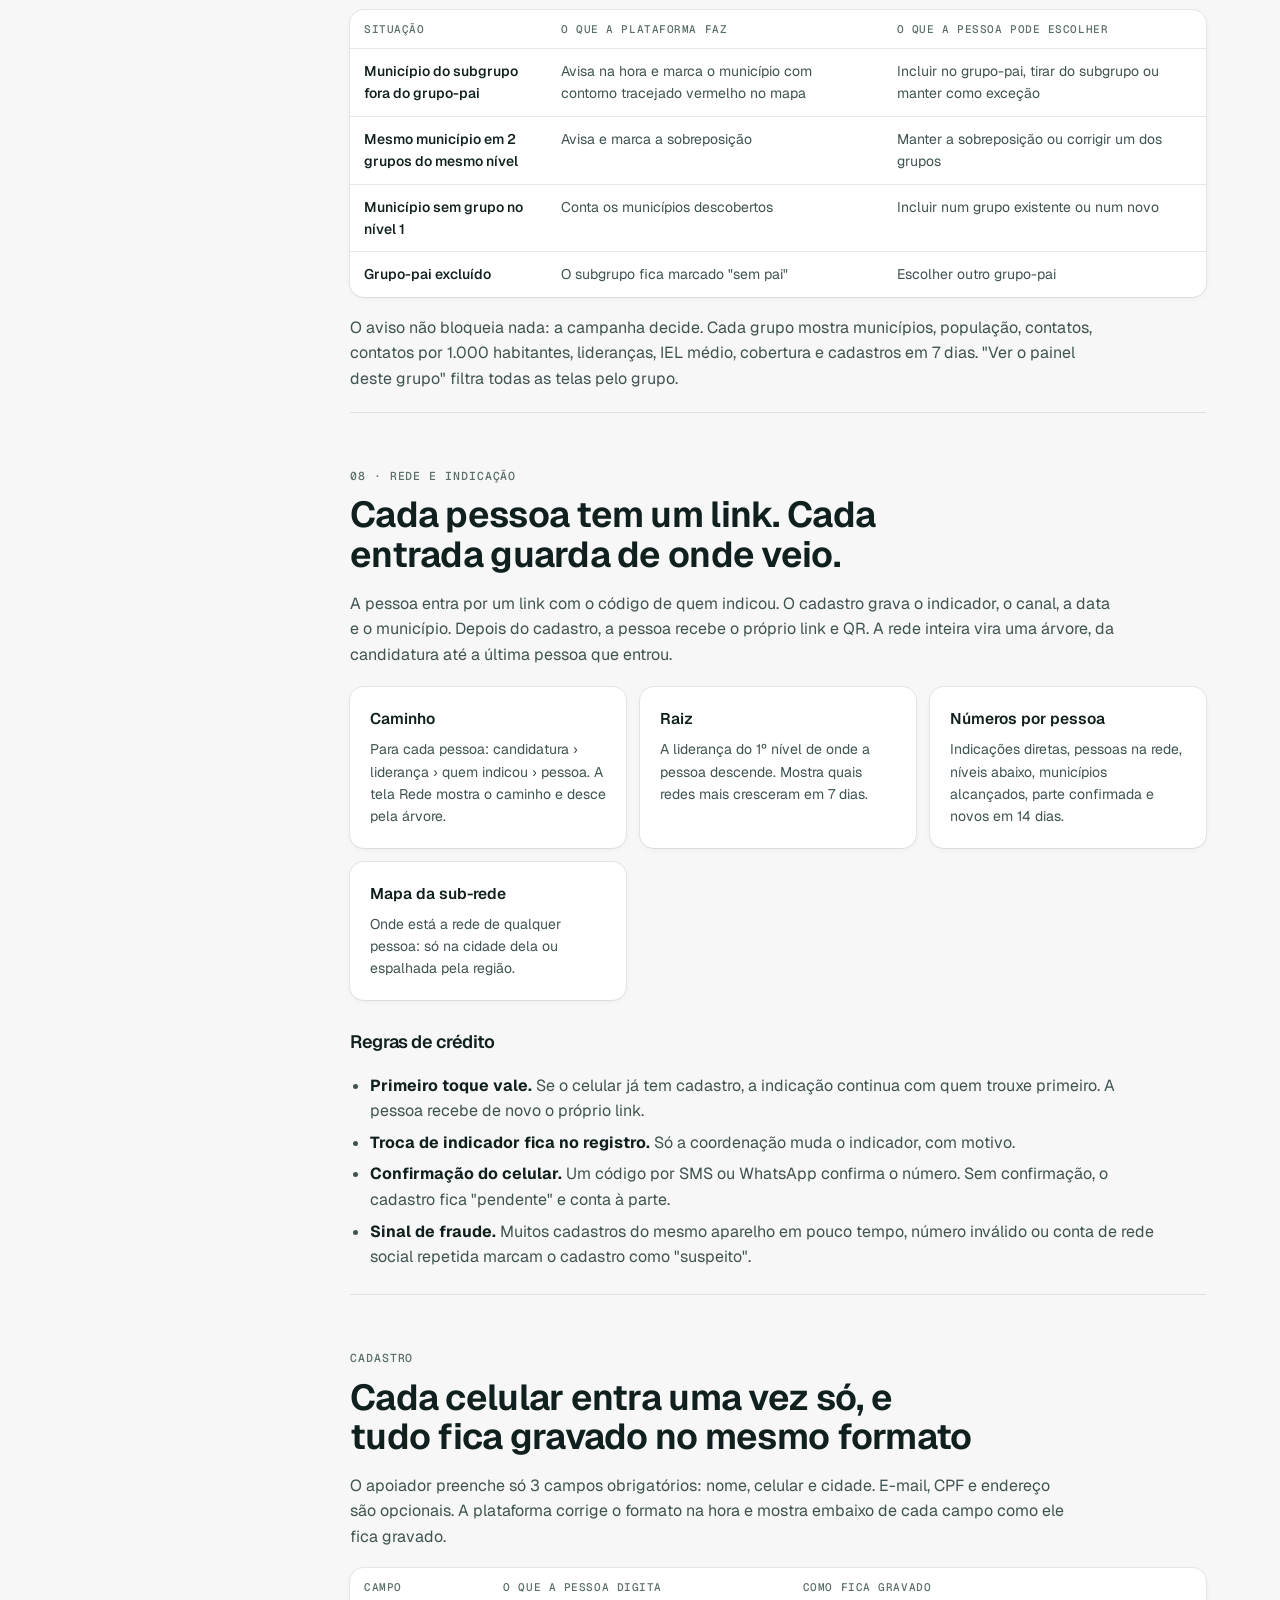
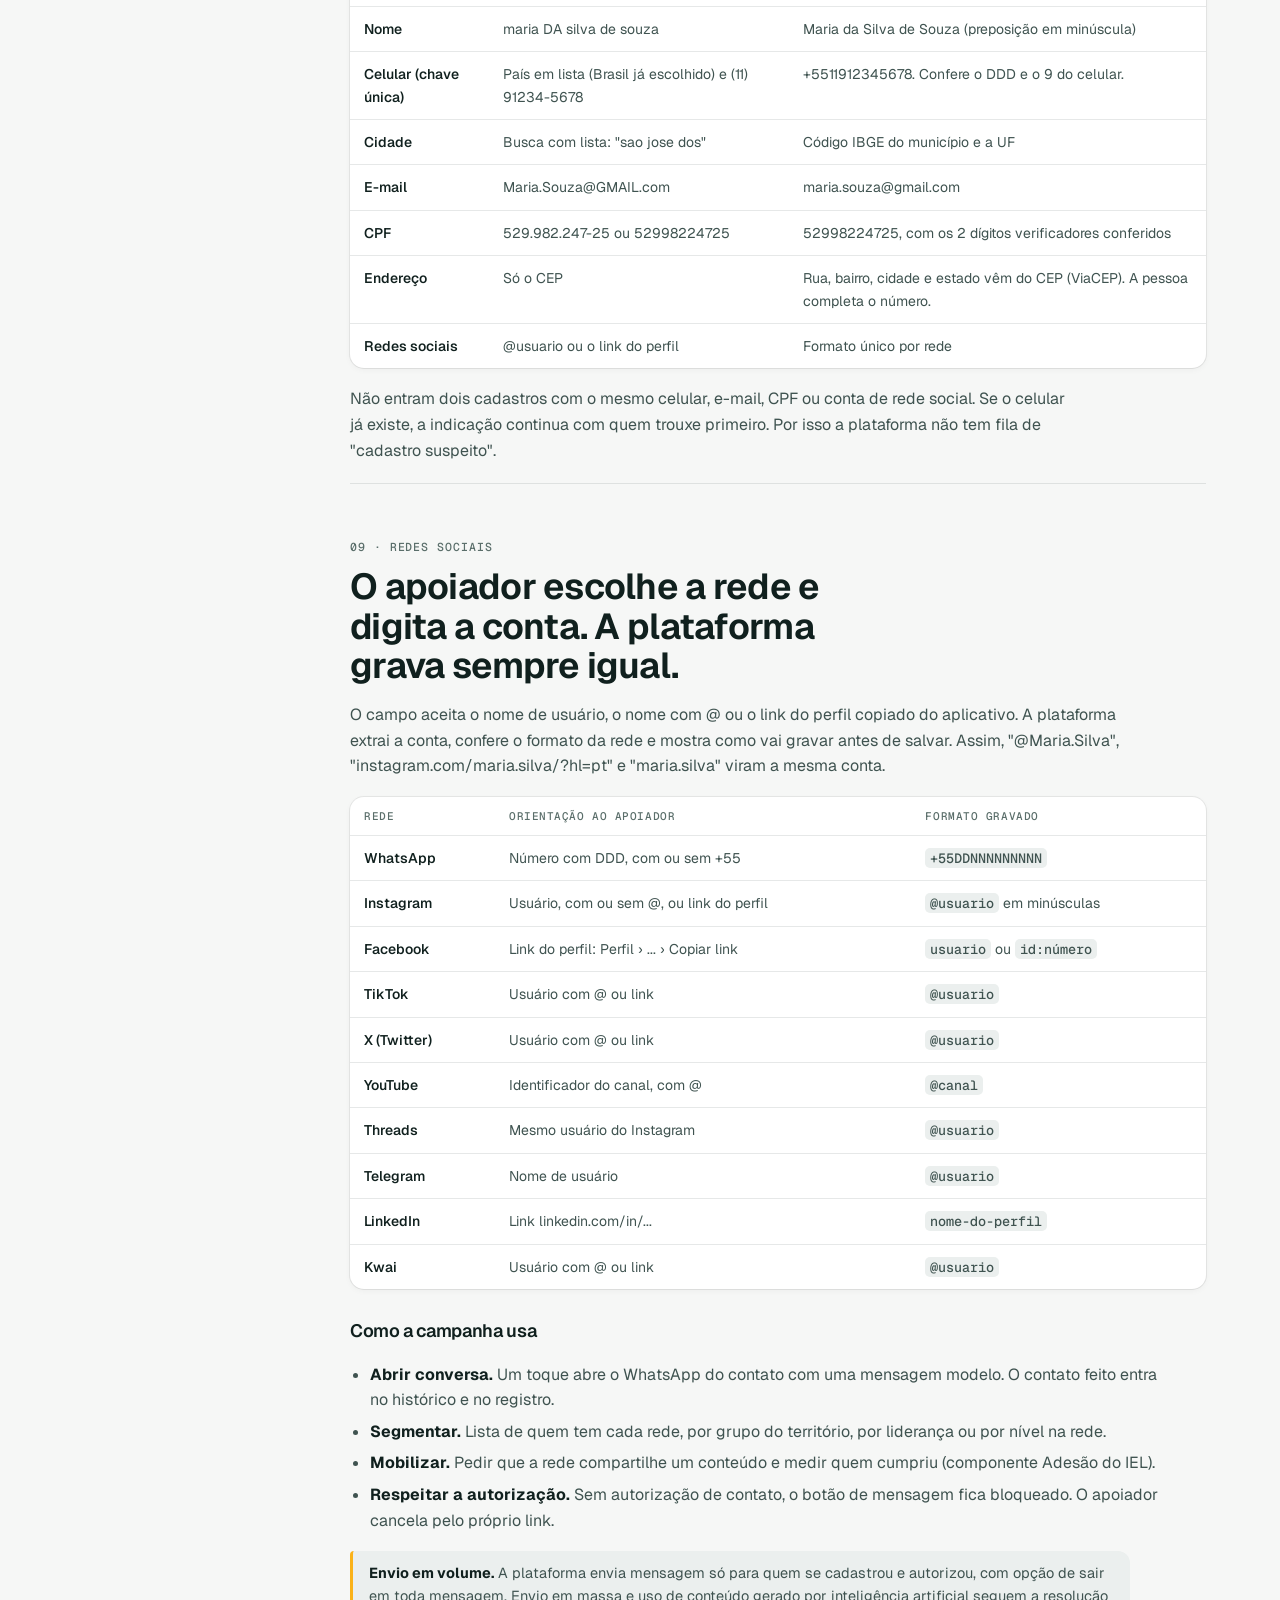
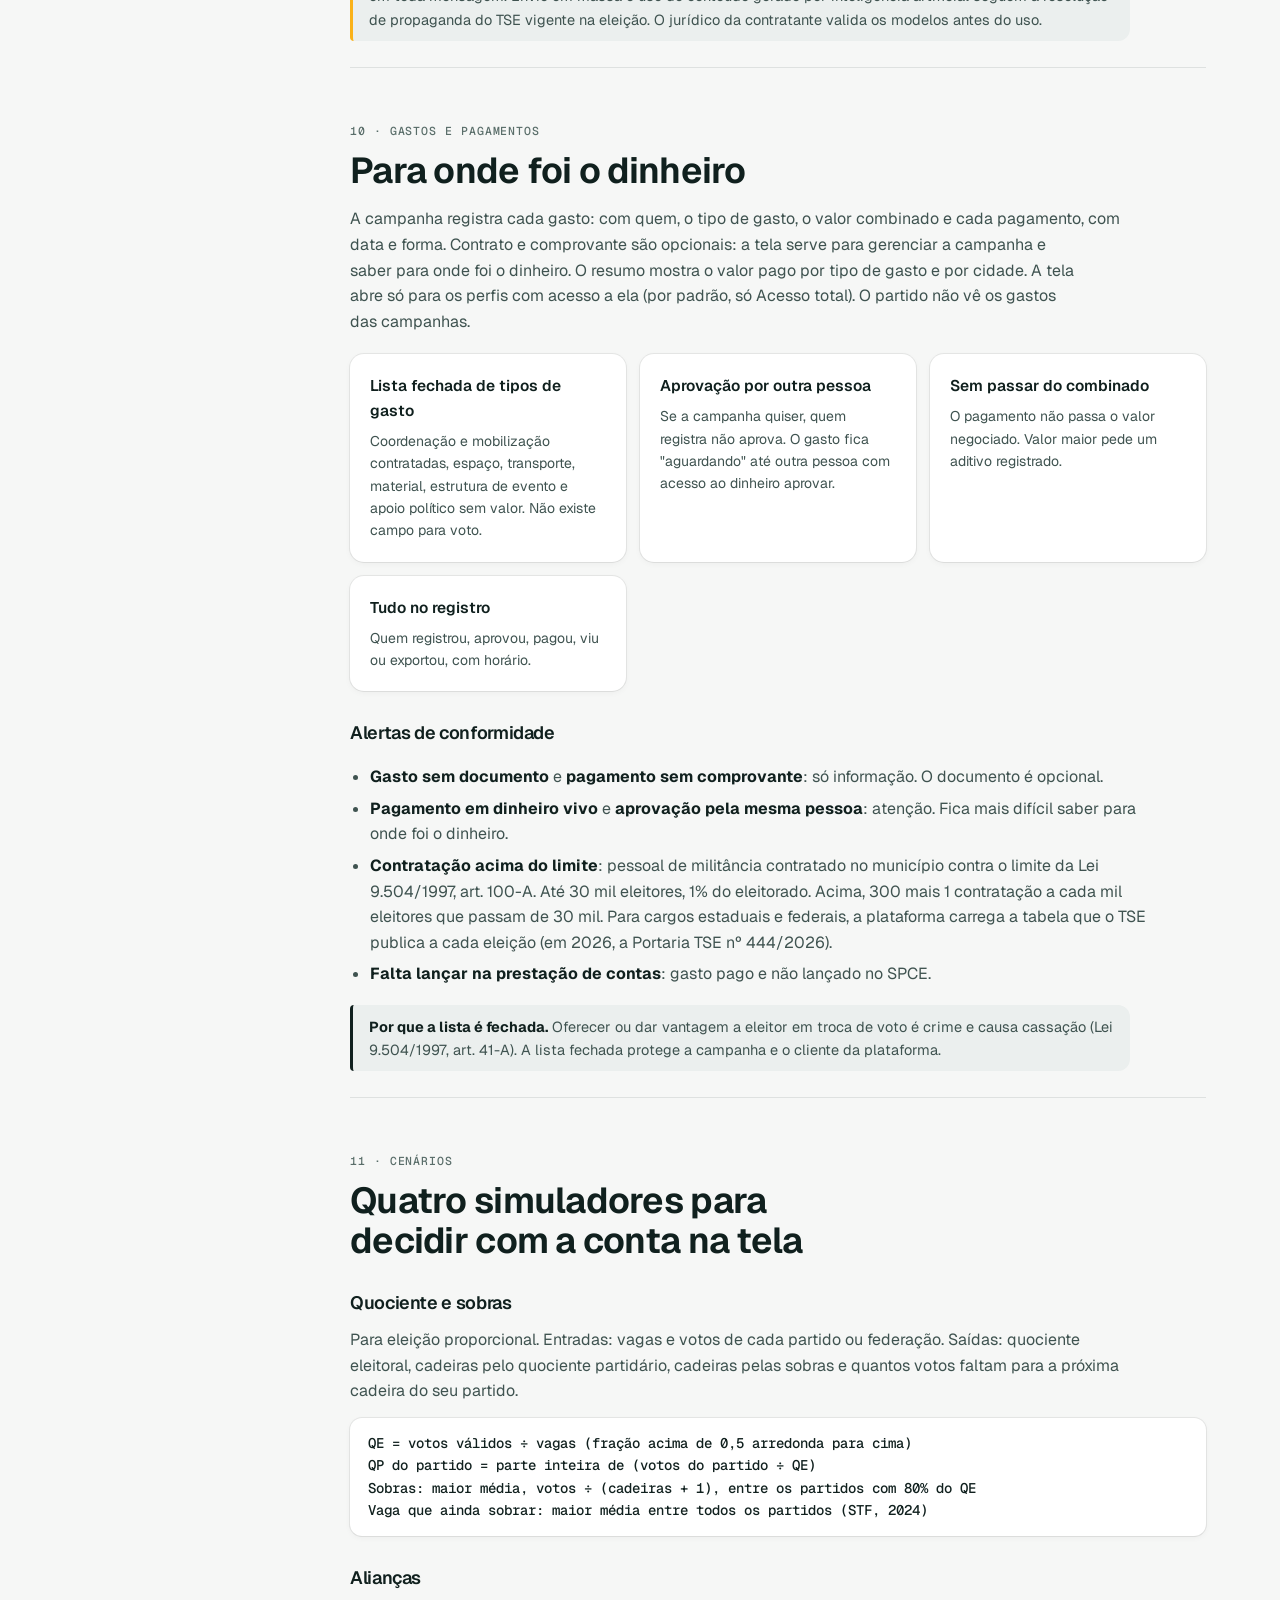
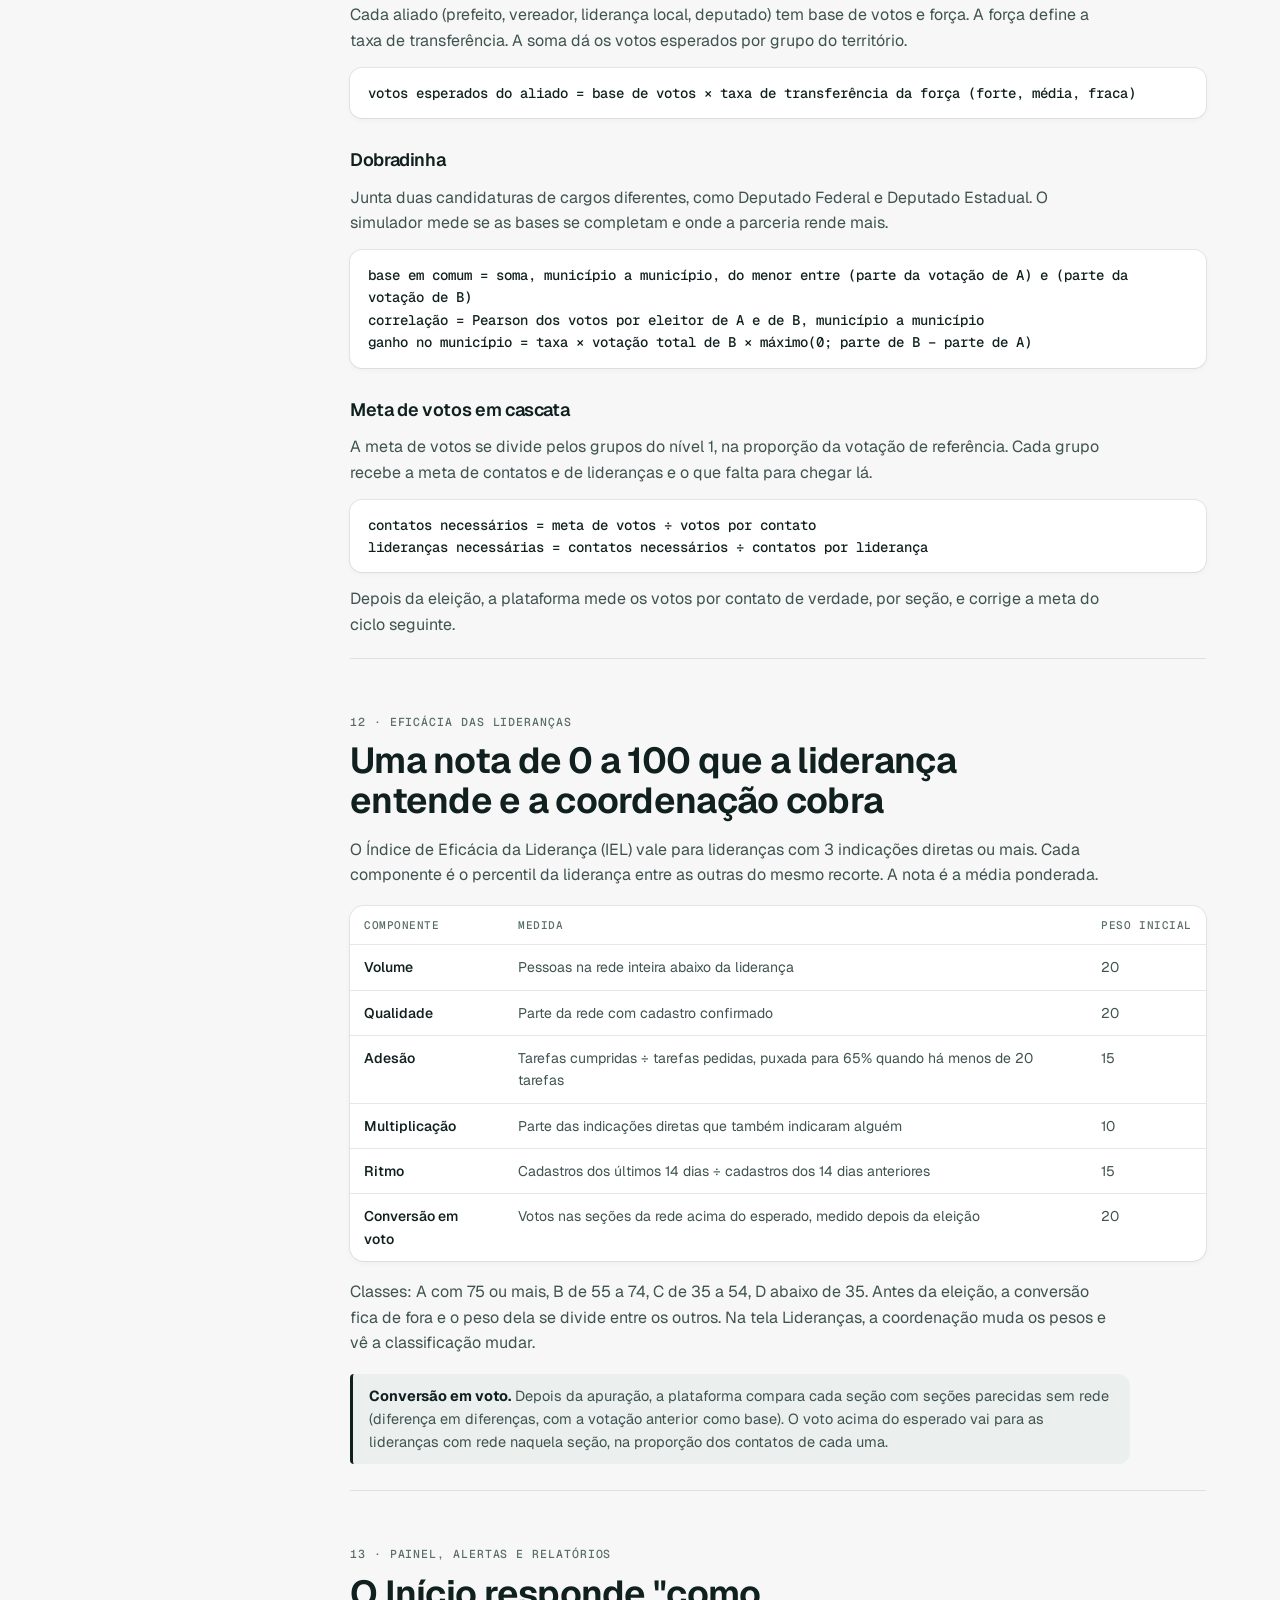
==== commit d0e513ed: "Versão 7: cadastro normalizado e sem duplicidade (celular único em E.164, e-mail, CPF, CEP, cidade I" ====
--- a/index.html
+++ b/index.html
@@ -292,7 +292,7 @@
       <a class="tela" href="app/#/auditoria"><div class="moldura m4" aria-hidden="true"><i class="t"></i><i></i><i></i><i></i><i></i></div><div class="txt"><h4>Histórico de ações</h4><p>Quem fez o quê, quando e em qual estado, só da própria campanha. Busca, filtro por perfil e exportação.</p><span class="ir">abrir</span></div></a>
       <a class="tela" href="app/#/config"><div class="moldura m3" aria-hidden="true"><i></i><i></i><i></i><i class="t"></i></div><div class="txt"><h4>Ajustes da campanha</h4><p>Cargo, estados de atuação, redes aceitas e controles de segurança.</p><span class="ir">abrir</span></div></a>
       <a class="tela" href="app/#/cadastro"><div class="moldura m4" aria-hidden="true"><i class="t"></i><i></i><i></i><i></i><i class="s"></i></div><div class="txt"><h4>Convite do apoiador</h4><p>"Paula te chamou": cadastro em 1 minuto pelo celular. No fim, o apoiador recebe o próprio link e o botão "Multiplique aí".</p><span class="ir">abrir</span></div></a>
-      <a class="tela" href="app/#/equipe"><div class="moldura m4" aria-hidden="true"><i class="t"></i><i></i><i></i><i class="s"></i><i></i></div><div class="txt"><h4>Equipe e acessos</h4><p>O administrador dá acesso, cria perfis e marca as telas e regras de cada perfil, um perfil por vez.</p><span class="ir">abrir com o Administrador</span></div></a>
+      <a class="tela" href="app/#/equipe"><div class="moldura m4" aria-hidden="true"><i class="t"></i><i></i><i></i><i class="s"></i><i></i></div><div class="txt"><h4>Equipe e acessos</h4><p>Quem tem acesso total dá acesso às pessoas, escolhe o perfil (Acesso total ou Liderança) e ajusta as telas de cada perfil.</p><span class="ir">abrir com Acesso total</span></div></a>
       <a class="tela" href="app/#/acessos"><div class="moldura m4" aria-hidden="true"><i class="t"></i><i></i><i></i><i></i><i></i></div><div class="txt"><h4>Acessos das campanhas</h4><p>O partido cria o primeiro administrador de cada campanha e entrega o login e a senha provisória.</p><span class="ir">abrir com o perfil Partido</span></div></a>
       <a class="tela" href="app/#/entrar"><div class="moldura m2" aria-hidden="true"><i></i><i class="s"></i><i></i></div><div class="txt"><h4>Entrar</h4><p>Um cartão por perfil de exemplo, com o que cada um vê. Login e senha ficam em segundo plano.</p><span class="ir">abrir</span></div></a>
     </div>
@@ -360,6 +360,22 @@
       <li><b>Confirmação do celular.</b> Um código por SMS ou WhatsApp confirma o número. Sem confirmação, o cadastro fica "pendente" e conta à parte.</li>
       <li><b>Sinal de fraude.</b> Muitos cadastros do mesmo aparelho em pouco tempo, número inválido ou conta de rede social repetida marcam o cadastro como "suspeito".</li>
     </ul>
+  </section>
+
+  <section id="cadastro">
+    <p class="rotulo">Cadastro</p>
+    <h2>Cada celular entra uma vez só, e tudo fica gravado no mesmo formato</h2>
+    <p>O apoiador preenche só 3 campos obrigatórios: nome, celular e cidade. E-mail, CPF e endereço são opcionais. A plataforma corrige o formato na hora e mostra embaixo de cada campo como ele fica gravado.</p>
+    <div class="tab-rolagem"><table><thead><tr><th>Campo</th><th>O que a pessoa digita</th><th>Como fica gravado</th></tr></thead><tbody>
+      <tr><td>Nome</td><td>maria DA silva de souza</td><td>Maria da Silva de Souza (preposição em minúscula)</td></tr>
+      <tr><td>Celular (chave única)</td><td>País em lista (Brasil já escolhido) e (11) 91234-5678</td><td>+5511912345678. Confere o DDD e o 9 do celular.</td></tr>
+      <tr><td>Cidade</td><td>Busca com lista: "sao jose dos"</td><td>Código IBGE do município e a UF</td></tr>
+      <tr><td>E-mail</td><td>Maria.Souza@GMAIL.com</td><td>maria.souza@gmail.com</td></tr>
+      <tr><td>CPF</td><td>529.982.247-25 ou 52998224725</td><td>52998224725, com os 2 dígitos verificadores conferidos</td></tr>
+      <tr><td>Endereço</td><td>Só o CEP</td><td>Rua, bairro, cidade e estado vêm do CEP (ViaCEP). A pessoa completa o número.</td></tr>
+      <tr><td>Redes sociais</td><td>@usuario ou o link do perfil</td><td>Formato único por rede</td></tr>
+    </tbody></table></div>
+    <p>Não entram dois cadastros com o mesmo celular, e-mail, CPF ou conta de rede social. Se o celular já existe, a indicação continua com quem trouxe primeiro. Por isso a plataforma não tem fila de "cadastro suspeito".</p>
   </section>
 
   <section id="redes-sociais">
@@ -391,7 +407,7 @@
   <section id="acordos">
     <p class="rotulo">10 · Gastos e pagamentos</p>
     <h2>Para onde foi o dinheiro</h2>
-    <p>A campanha registra cada gasto: com quem, o tipo de gasto, o valor combinado e cada pagamento, com data e forma. Contrato e comprovante são opcionais: a tela serve para gerenciar a campanha e saber para onde foi o dinheiro. O resumo mostra o valor pago por tipo de gasto e por cidade. A tela abre só para os perfis com acesso a ela (por padrão, Administrador e Financeiro). O partido não vê os gastos das campanhas.</p>
+    <p>A campanha registra cada gasto: com quem, o tipo de gasto, o valor combinado e cada pagamento, com data e forma. Contrato e comprovante são opcionais: a tela serve para gerenciar a campanha e saber para onde foi o dinheiro. O resumo mostra o valor pago por tipo de gasto e por cidade. A tela abre só para os perfis com acesso a ela (por padrão, só Acesso total). O partido não vê os gastos das campanhas.</p>
     <div class="cartoes">
       <div class="cartao"><h4>Lista fechada de tipos de gasto</h4><p>Coordenação e mobilização contratadas, espaço, transporte, material, estrutura de evento e apoio político sem valor. Não existe campo para voto.</p></div>
       <div class="cartao"><h4>Aprovação por outra pessoa</h4><p>Se a campanha quiser, quem registra não aprova. O gasto fica "aguardando" até outra pessoa com acesso ao dinheiro aprovar.</p></div>
@@ -454,7 +470,7 @@
     <p>O Início abre com uma saudação e a frase do dia: quantas pessoas entraram hoje e em 7 dias, e quantas faltam para a meta. Logo abaixo: o link de convite da pessoa, com o botão "Multiplique aí", e "O que fazer agora", com até 3 avisos e o botão que resolve cada um. Depois vêm os números, o mapa, as fontes iniciais que mais cresceram e quem entrou ao vivo. O que não cabe na tela vira partes, com abas no alto.</p>
     <p>O seletor "Ver números de", no alto, filtra tudo pela região. O perfil Liderança vê a própria rede e o próprio link. O perfil Partido começa em Campanhas do partido.</p>
     <h3>Avisos</h3>
-    <p>12 regras no protótipo, em 4 gravidades: crítica, grave, atenção e informação. A cor da gravidade sempre vem com ícone e nome. Exemplos: liderança parada, queda de ritmo, cadastro suspeito, município grande sem rede, subgrupo fora do grupo-pai, gasto sem documento. Na versão completa, cada alerta vai por e-mail ou notificação ao responsável do grupo.</p>
+    <p>10 regras no protótipo, em 4 gravidades: crítica, grave, atenção e informação. A cor da gravidade sempre vem com ícone e nome. Exemplos: liderança parada, queda de ritmo, município grande sem rede, subgrupo fora do grupo-pai, gasto sem documento. Na versão completa, cada alerta vai por e-mail ou notificação ao responsável do grupo.</p>
     <h3>Relatórios em tempo real</h3>
     <p>Todo relatório sai da mesma base, na hora, com o recorte e o perfil atuais. O protótipo já exporta em CSV: contatos, indicadores por município, grupos do território, lideranças, acordos, desempenho das candidaturas (só partido) e registro de atividades. A versão completa soma o boletim diário em PDF, a meta contra o resultado por seção e as despesas no formato da prestação de contas. Toda exportação leva marca d'água e entra no registro.</p>
   </section>
@@ -476,15 +492,11 @@
   <section id="perfis">
     <p class="rotulo">15 · Perfis e segurança</p>
     <h2>Cada pessoa vê só o que precisa ver</h2>
-    <p>Os perfis abaixo vêm prontos. O administrador de cada campanha muda as telas e as regras de qualquer perfil, menos do Administrador, e cria perfis novos. Todo perfil da campanha tem um link de convite.</p>
+    <p>Os perfis abaixo vêm prontos. São só 2 perfis prontos. Quem tem acesso total muda as telas e as regras da Liderança e pode criar perfis novos, se precisar. Todo perfil da campanha tem um link de convite.</p>
     <div class="tab-rolagem"><table><thead><tr><th>Perfil</th><th>Vê</th><th>Dado pessoal</th></tr></thead><tbody>
       <tr><td>Partido</td><td>Os números de todas as campanhas, só leitura. Cria o 1º administrador de cada campanha.</td><td>Nenhum</td></tr>
-      <tr><td>Administrador</td><td>Tudo da campanha. Dá acesso, cria perfis e escolhe as telas de cada perfil. Pode criar outros administradores.</td><td>Completo</td></tr>
-      <tr><td>Coordenação</td><td>Pessoas, mapa, simulações, planilhas e histórico. Sem dinheiro.</td><td>Completo</td></tr>
-      <tr><td>Coordenação de região</td><td>Só a própria região. Sem dinheiro.</td><td>Completo, só da região</td></tr>
-      <tr><td>Financeiro</td><td>Gastos e pagamentos, avisos e planilhas.</td><td>Mascarado</td></tr>
-      <tr><td>Analista de dados</td><td>Números, mapas e simulações.</td><td>Nenhum</td></tr>
-      <tr><td>Liderança</td><td>A própria rede e o próprio link.</td><td>Da própria rede</td></tr>
+      <tr><td>Acesso total</td><td>Tudo da campanha: a rede inteira, mapa, simulações, gastos, histórico, equipe e permissões. Pode criar outras contas de acesso total.</td><td>Completo</td></tr>
+      <tr><td>Liderança</td><td>Só a própria rede: quem entrou pelo seu link e quem essas pessoas chamaram. Início, avisos, lista de pessoas, quem trouxe quem, lideranças da própria rede e planilhas. Sem dinheiro e sem o resto da campanha.</td><td>Da própria rede</td></tr>
     </tbody></table></div>
     <h3>Controles</h3>
     <ul class="lista">
@@ -555,7 +567,7 @@
       <tr><td>0 · Validação</td><td>Protótipo com 3 a 5 clientes (partido, candidatura, entidade)</td><td>Lista de ajustes aprovada e preço testado</td></tr>
       <tr><td>1 · Rede</td><td>Contratante, contas, estados de atuação, perfis, cadastro por link, redes sociais, consentimento, painel, registro</td><td>Uma campanha real cadastra a rede pelo link</td></tr>
       <tr><td>2 · Território e partido</td><td>Editor de grupos no banco, escopo por grupo, mapa em PMTiles, eleição municipal, painel do partido</td><td>O partido acompanha as candidaturas e a coordenação trabalha só no próprio grupo</td></tr>
-      <tr><td>3 · Decisão</td><td>IEL, avisos, simulações, gastos e pagamentos, planilhas</td><td>Financeiro registra os gastos e vê para onde foi o dinheiro</td></tr>
+      <tr><td>3 · Decisão</td><td>IEL, avisos, simulações, gastos e pagamentos, planilhas</td><td>Quem tem acesso total registra os gastos e vê para onde foi o dinheiro</td></tr>
       <tr><td>4 · Eleição</td><td>Apuração ao vivo, meta contra resultado por seção, conversão em voto</td><td>IEL completo com conversão e meta do ciclo seguinte</td></tr>
     </tbody></table></div>
     <h3>Riscos</h3>
@@ -574,7 +586,7 @@
     <p>O protótipo roda no navegador. Estados, municípios, códigos, mapas e população são reais (IBGE). Pessoas, telefones, contas de redes sociais, gastos, aliados, partidos e as 5 candidaturas são fictícios. Os telefones usam o DDD 00, que não existe.</p>
     <ul class="lista">
       <li><b>Entre como Partido</b> na tela de entrada, veja os números de cada campanha e crie o 1º administrador da Candidatura D.</li>
-      <li><b>Entre como Administrador</b>, abra Equipe e acessos, crie um perfil e tire uma tela dele. Entre com esse perfil e veja o menu mudar.</li>
+      <li><b>Entre com Acesso total</b>, abra Equipe e acessos, crie um perfil e tire uma tela dele. Entre com esse perfil e veja o menu mudar.</li>
       <li><b>Marque um segundo estado</b> em Ajustes da campanha e troque o estado no alto.</li>
       <li><b>Monte uma divisão</b> pelo botão "Escolher municípios": marque, desmarque, crie grupos e tente pôr um município fora do grupo-pai.</li>
       <li><b>Toque em "Multiplique aí"</b> no Início, abra o seu link e cadastre-se como apoiador. Depois, veja a fonte inicial na Lista de pessoas.</li>
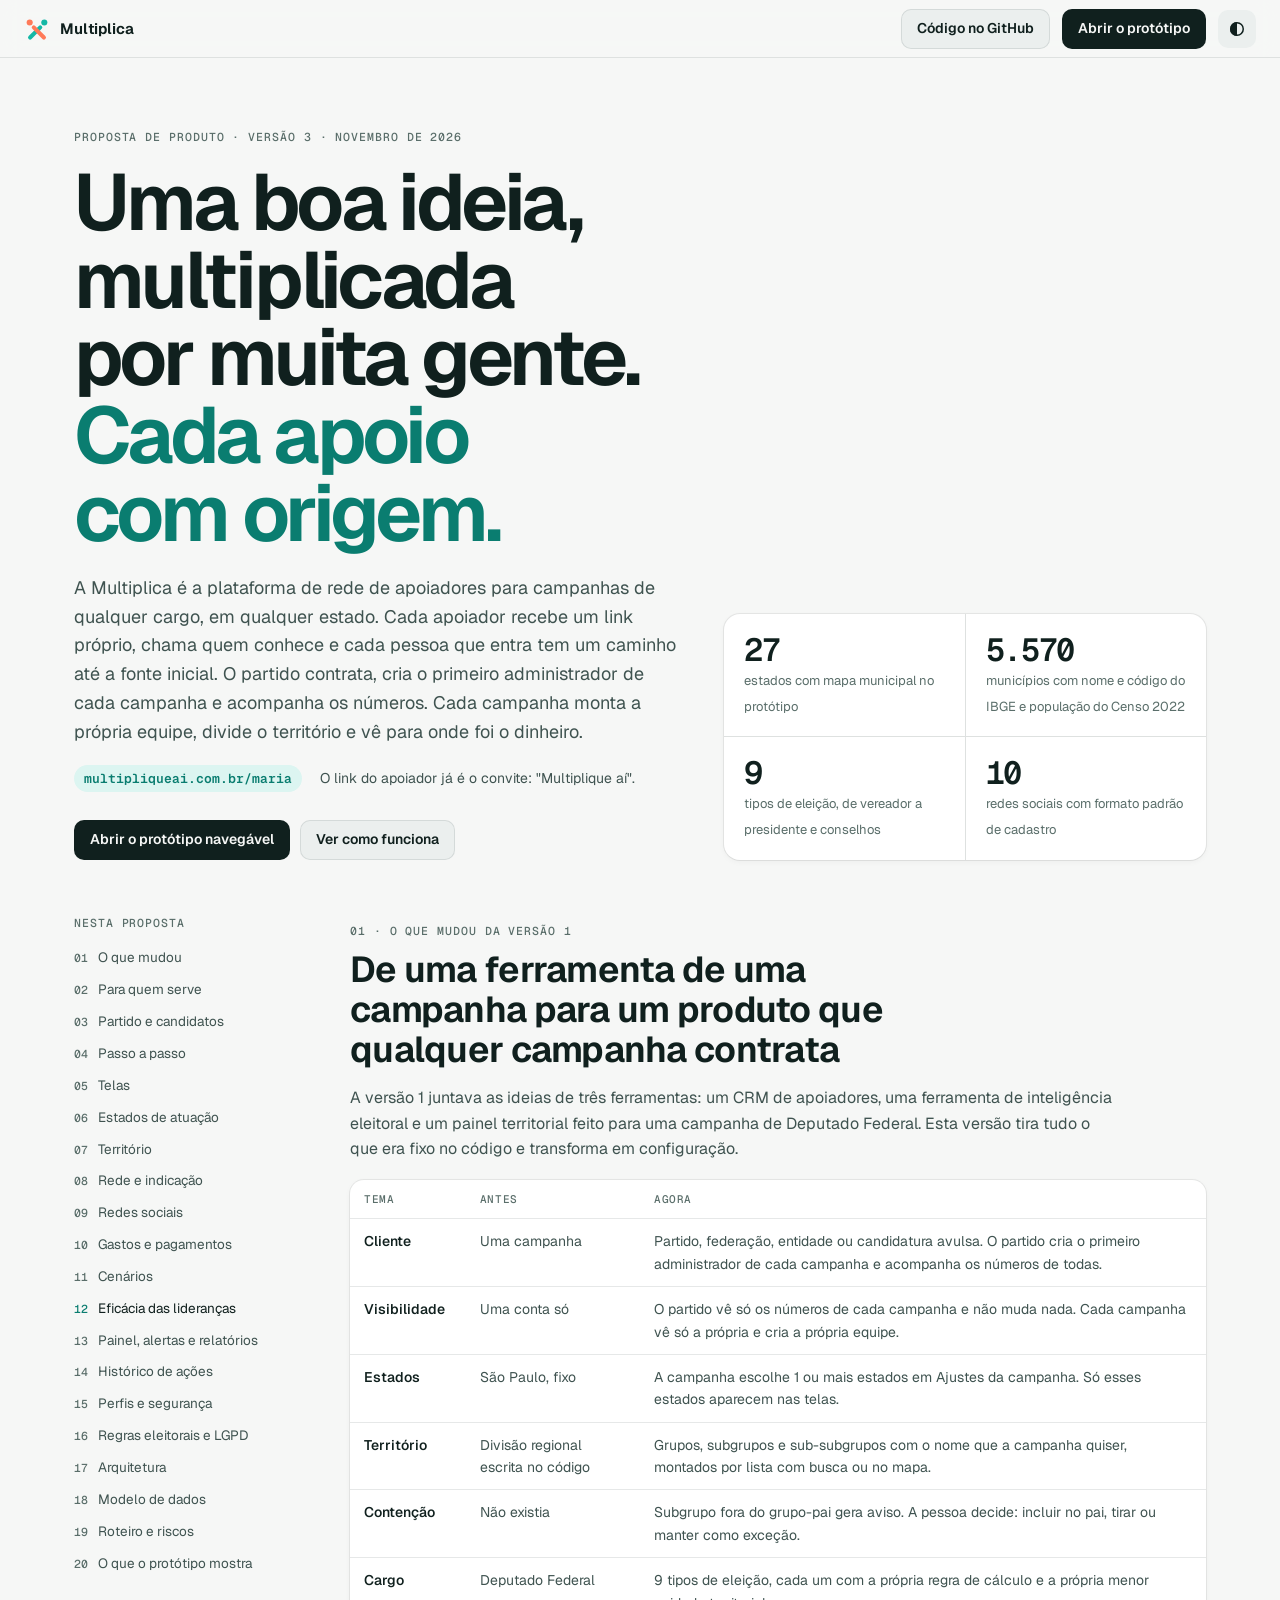
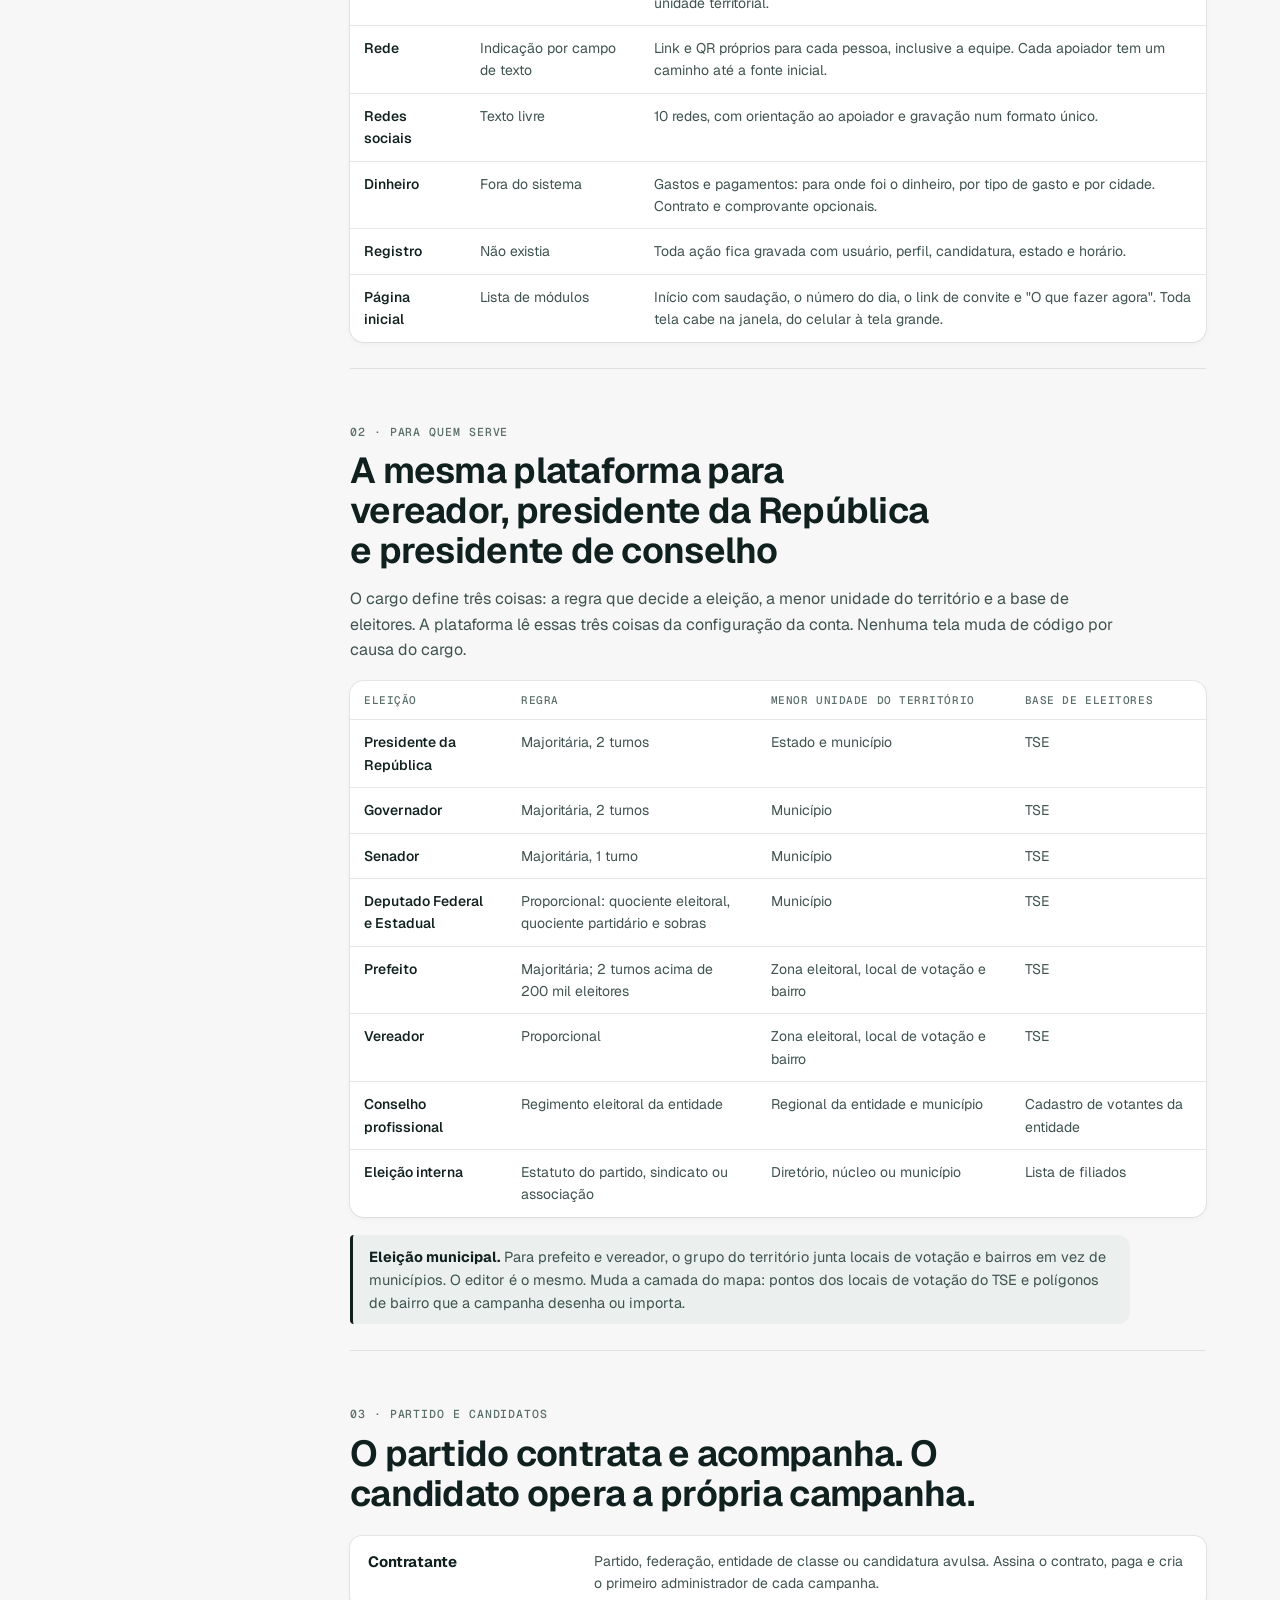
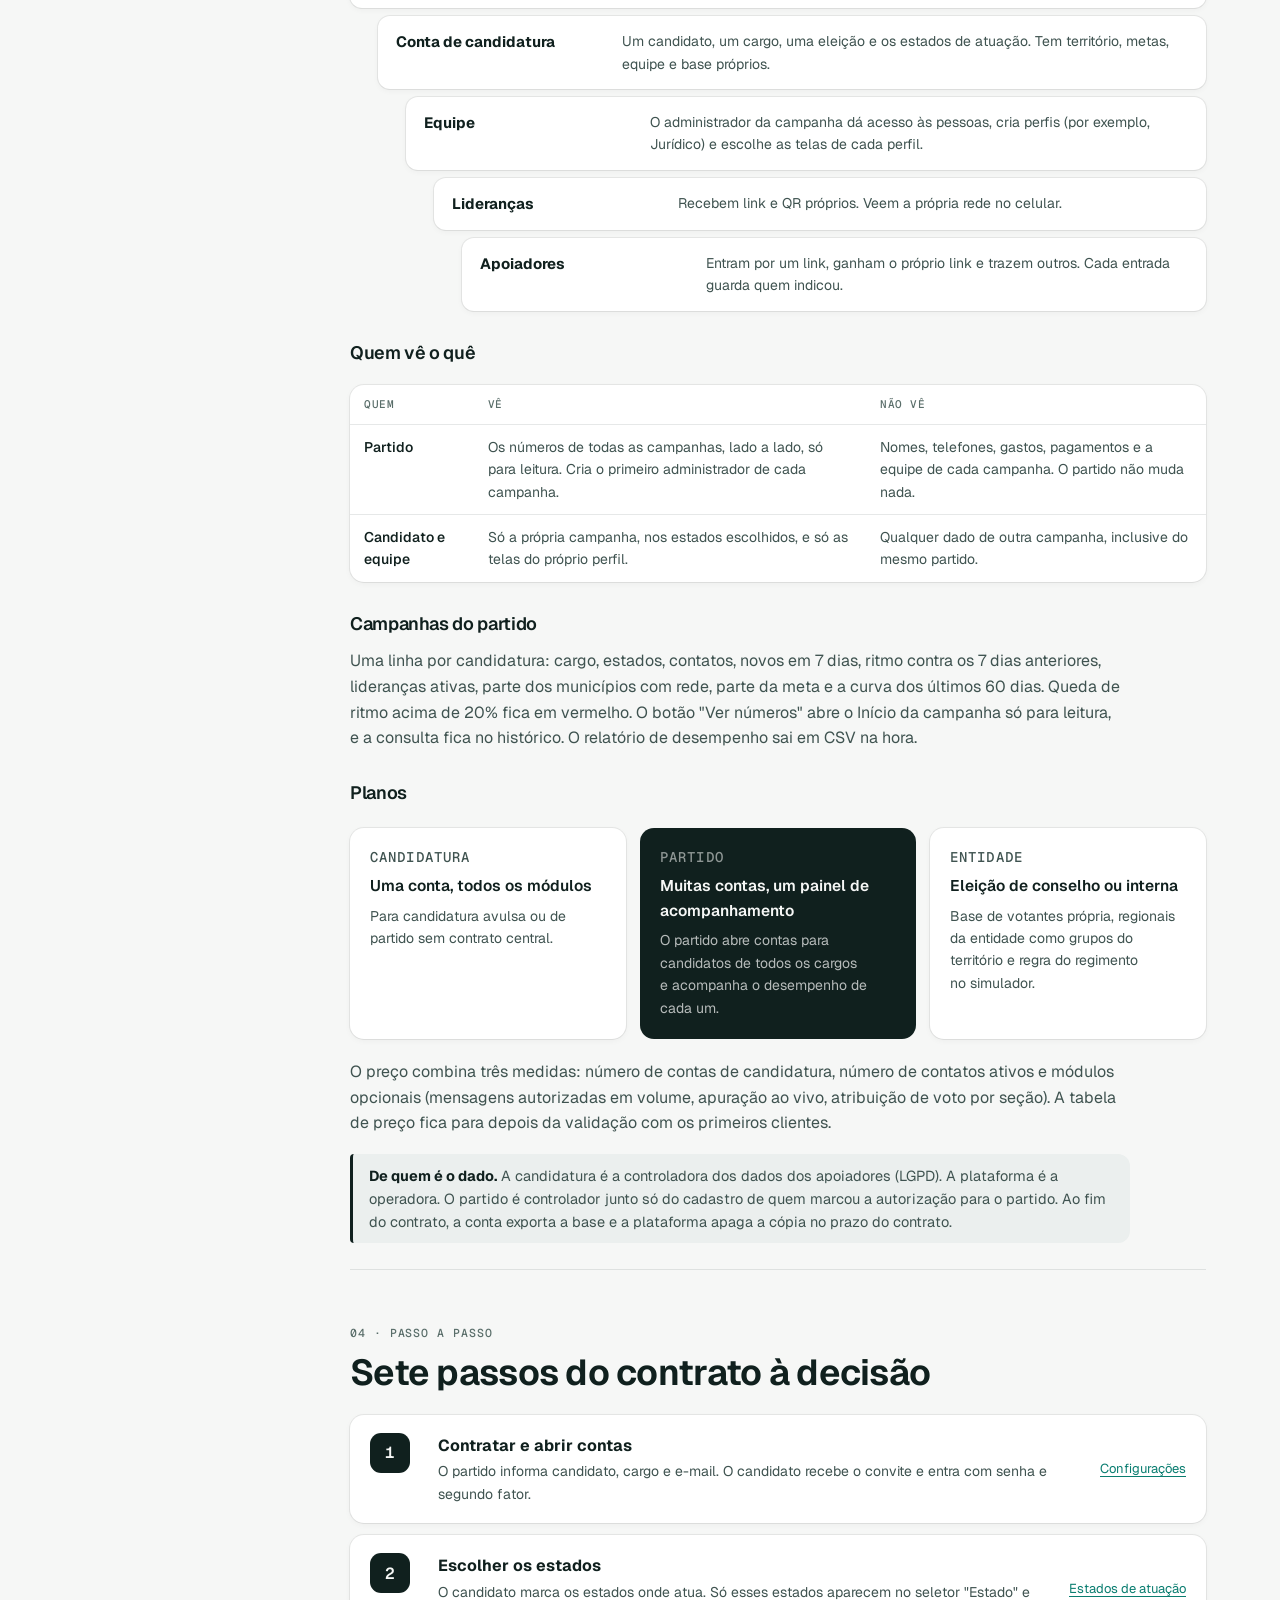
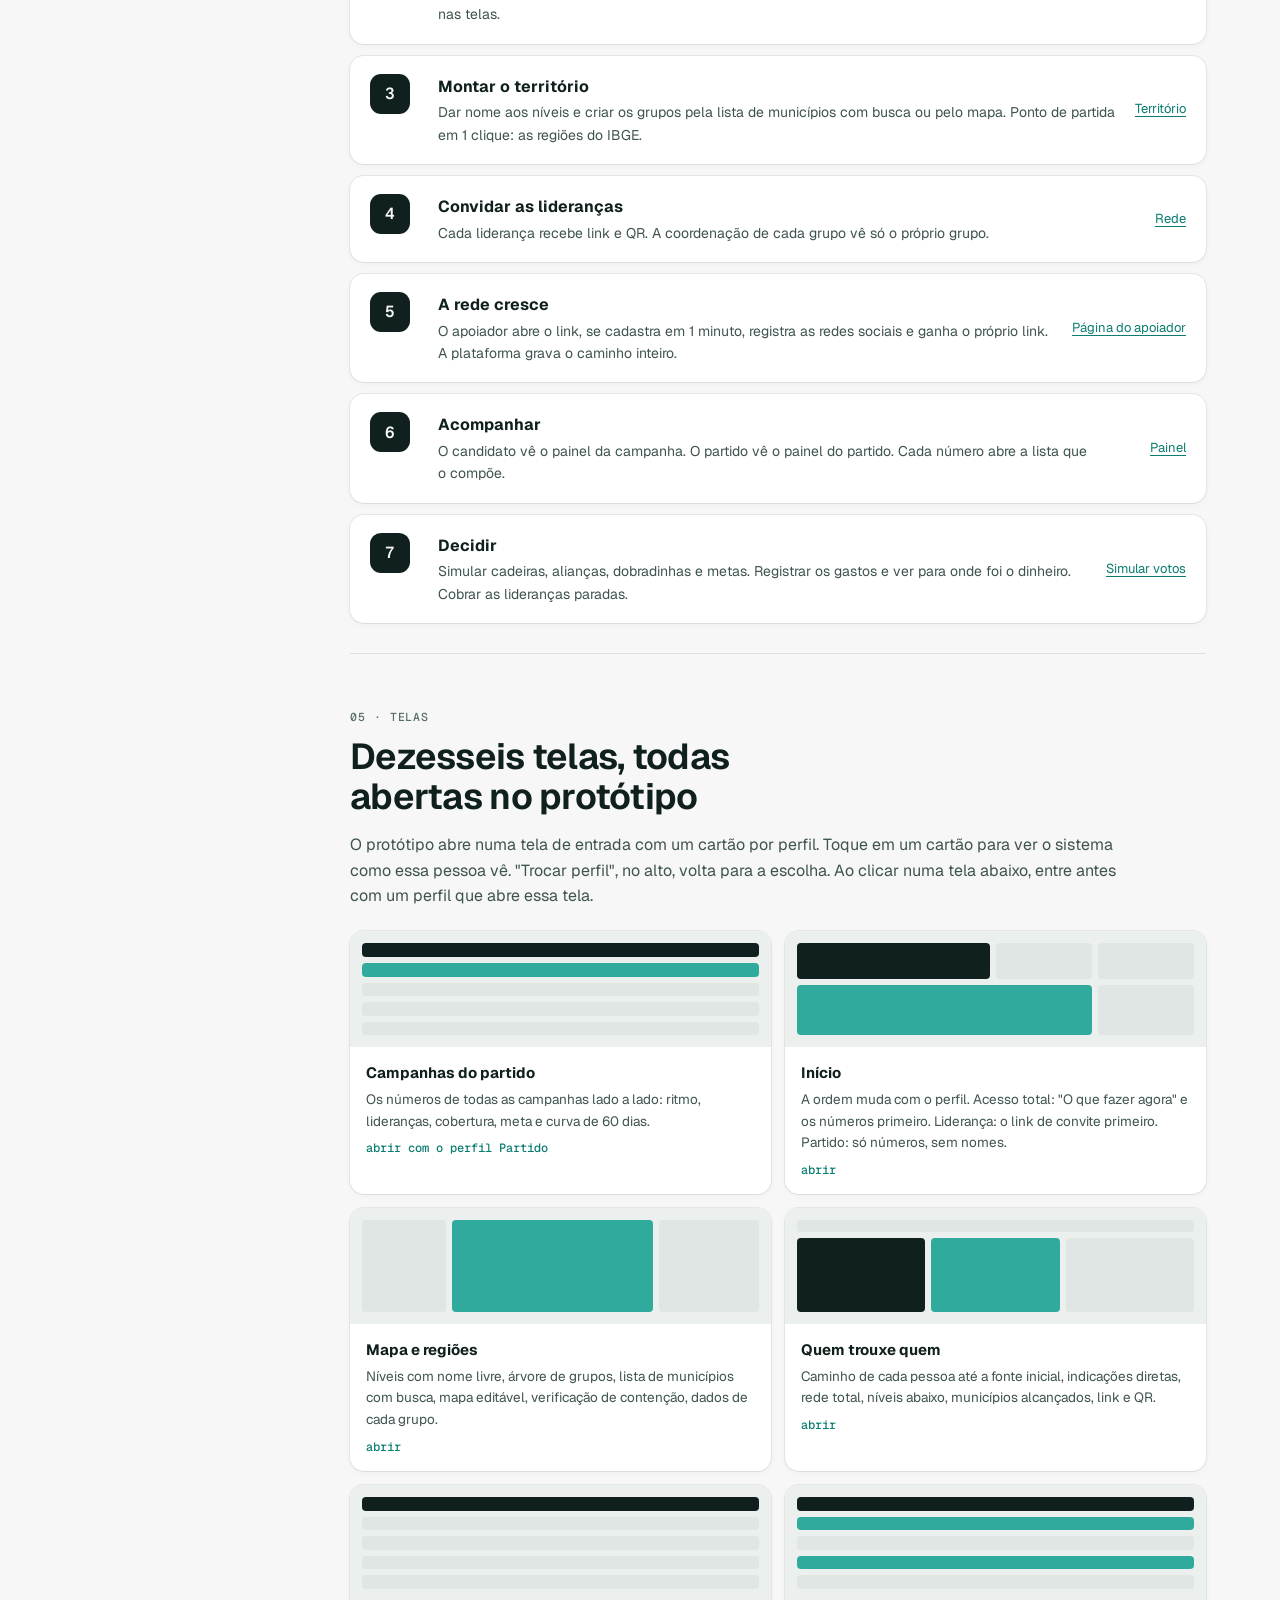
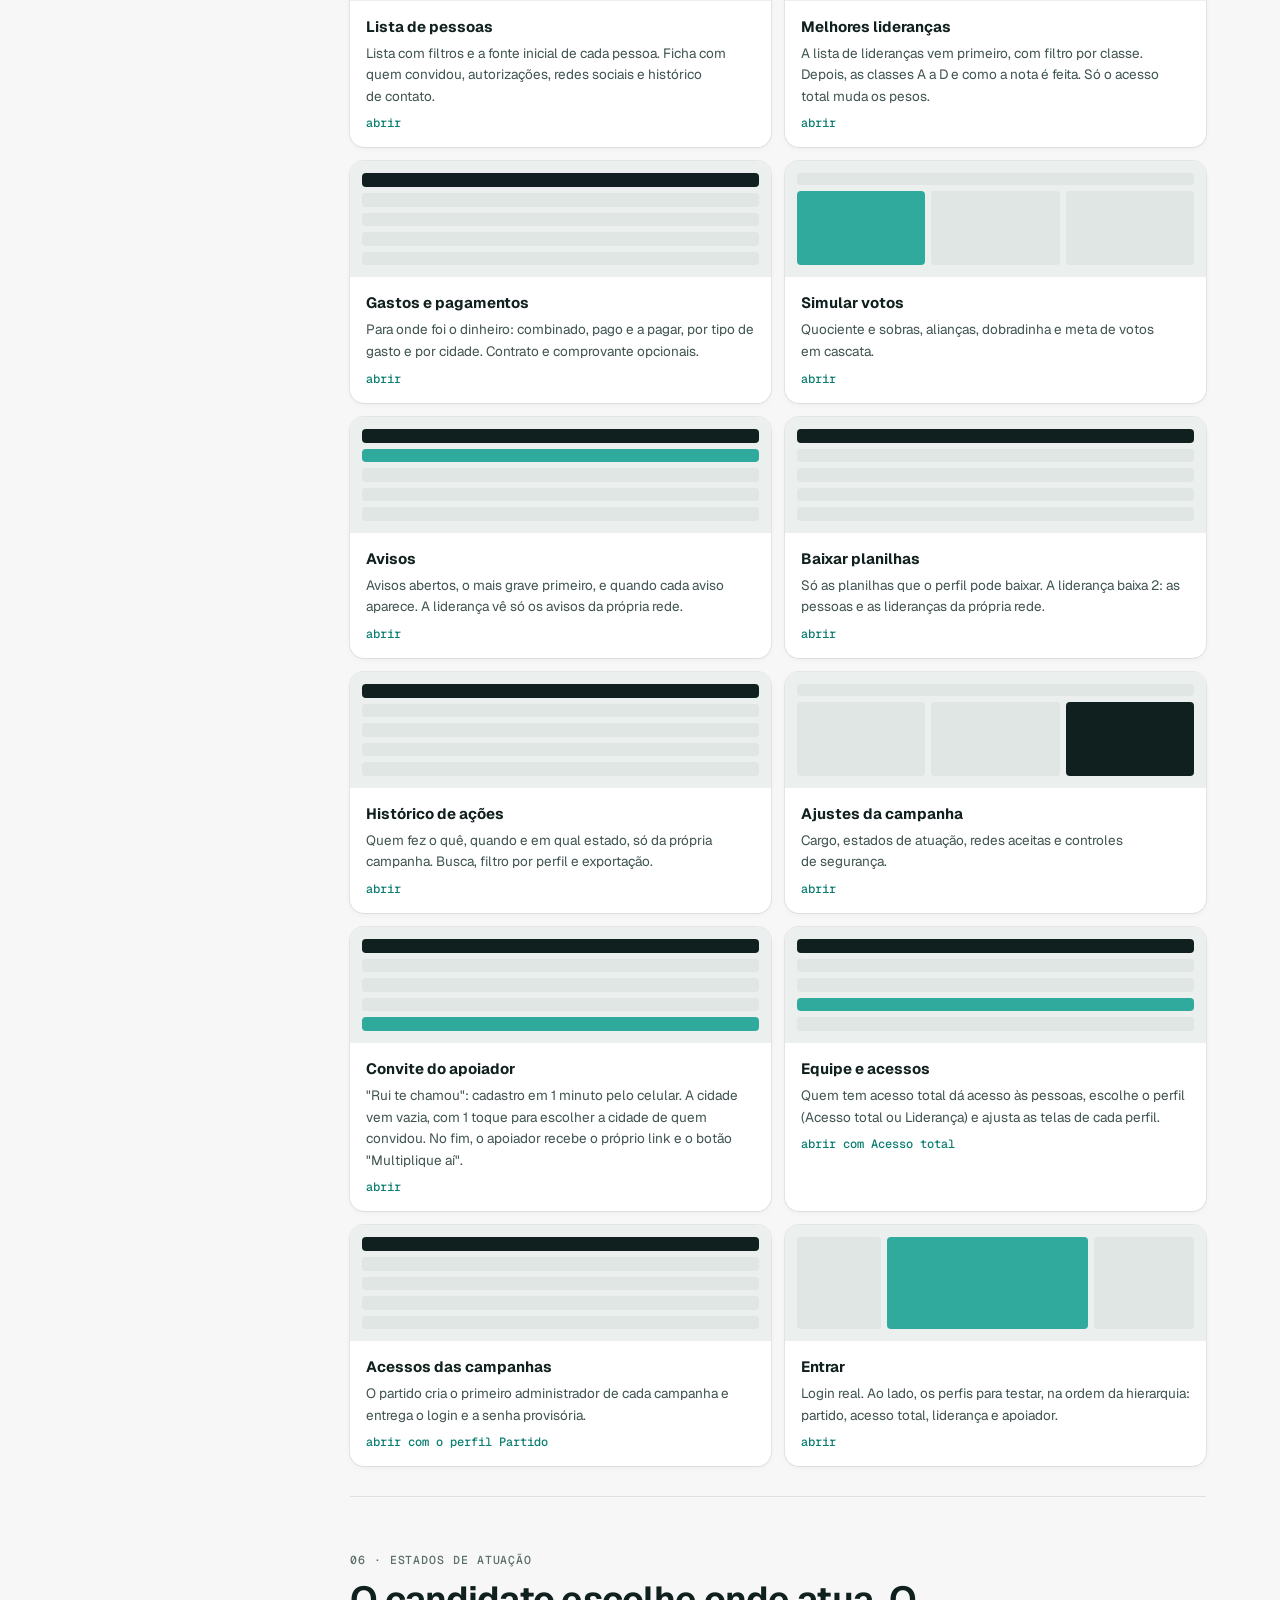
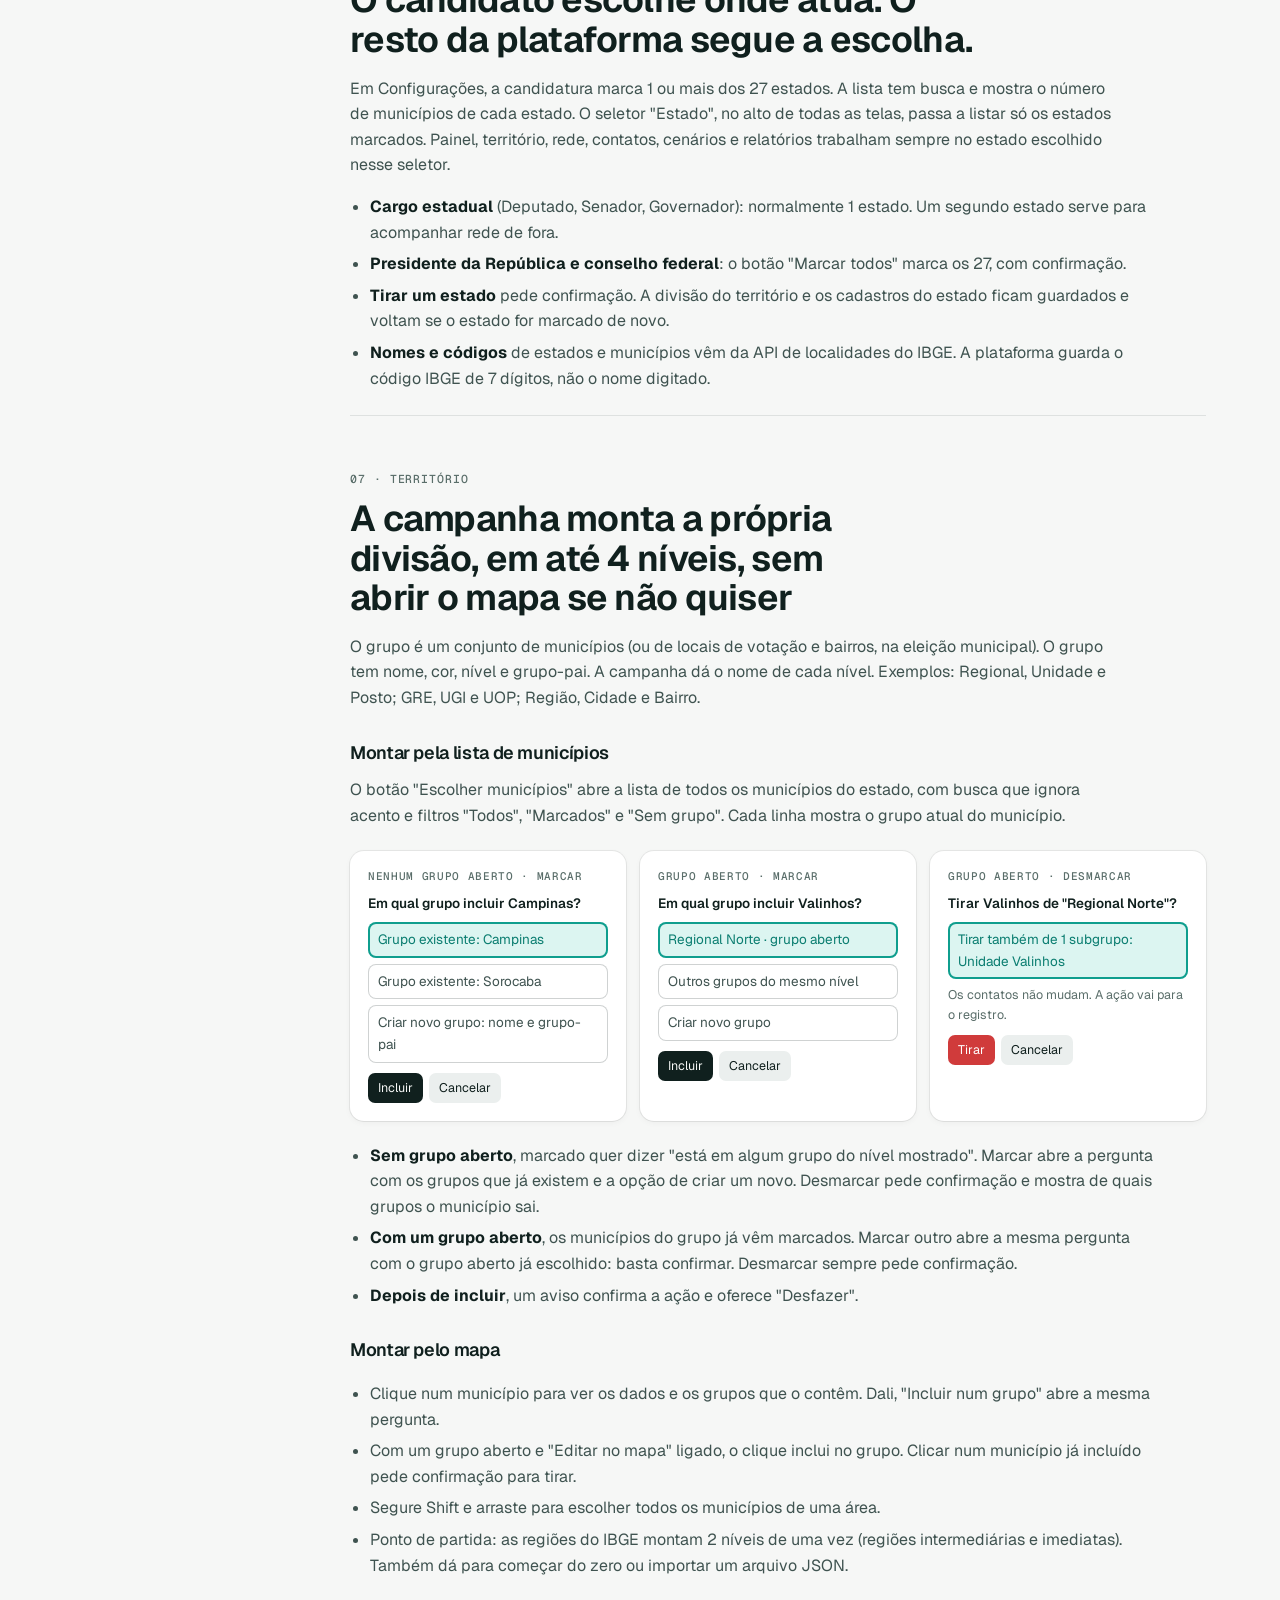
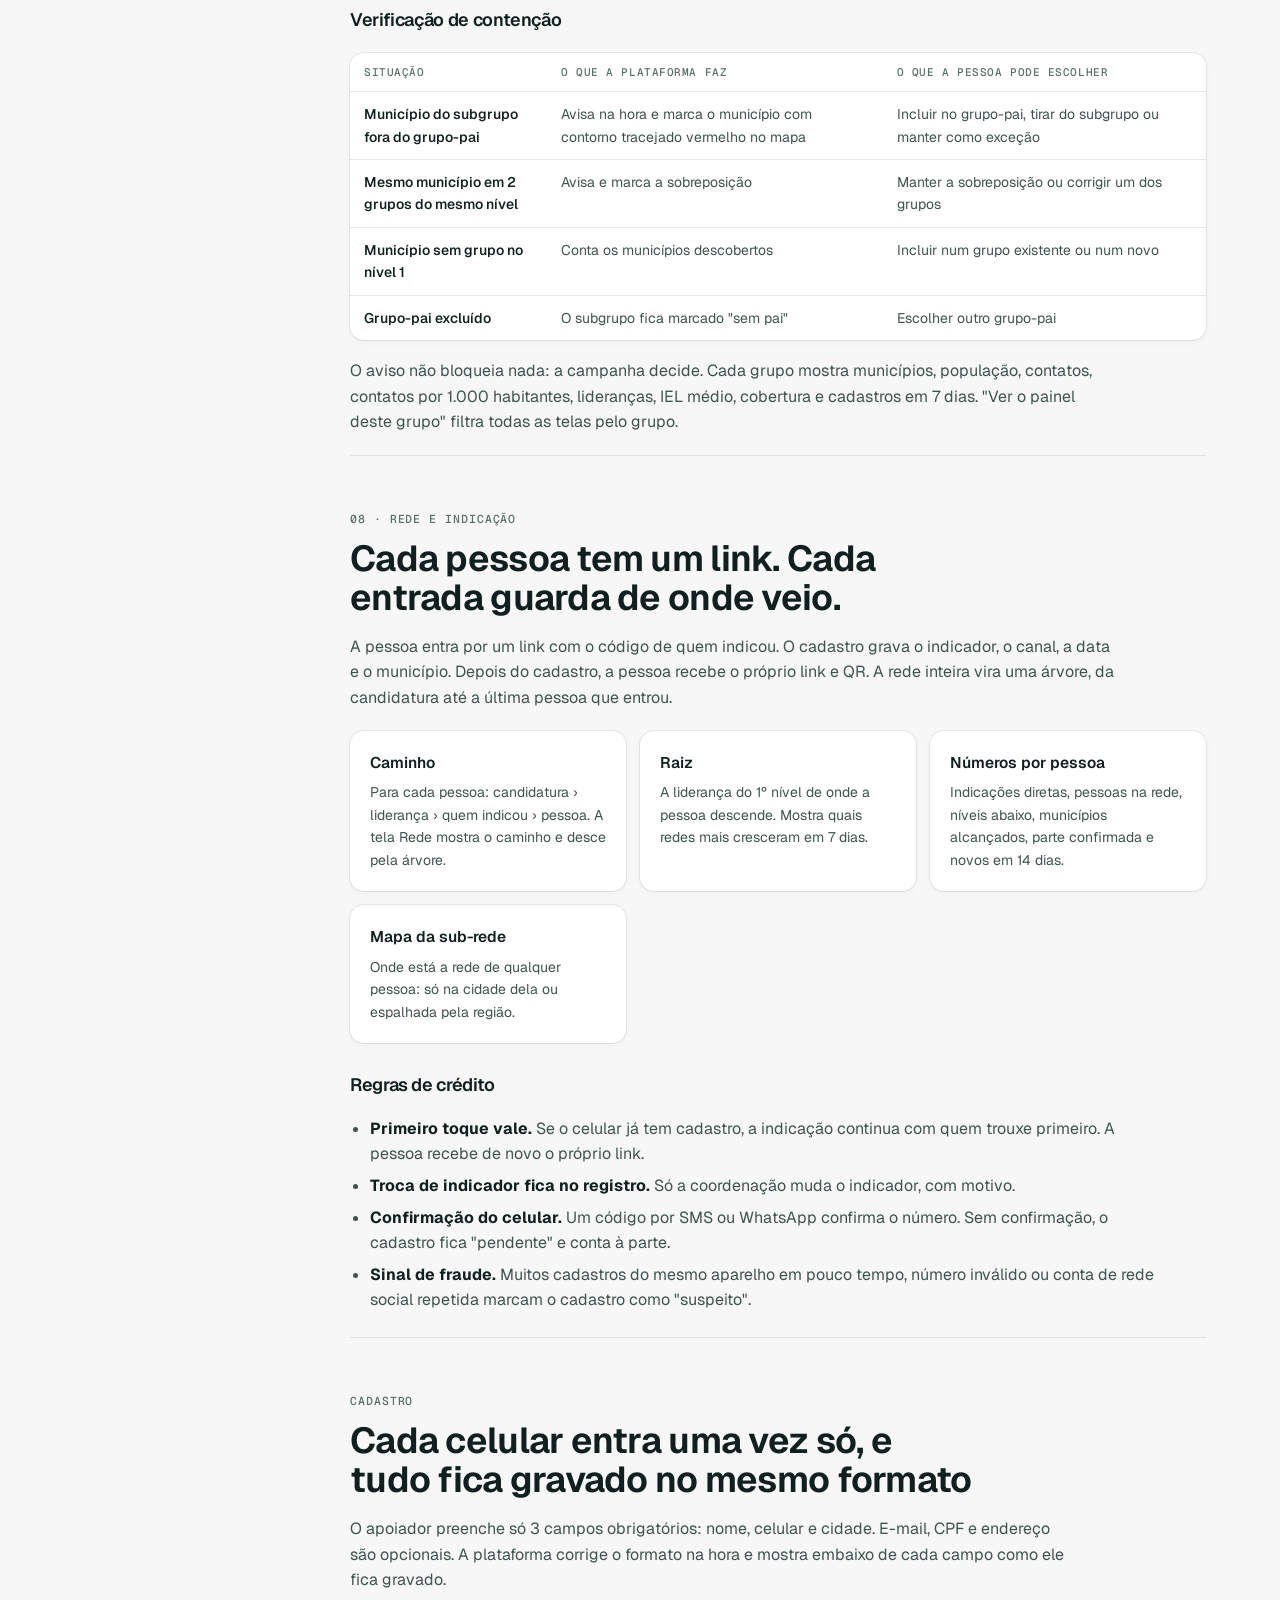
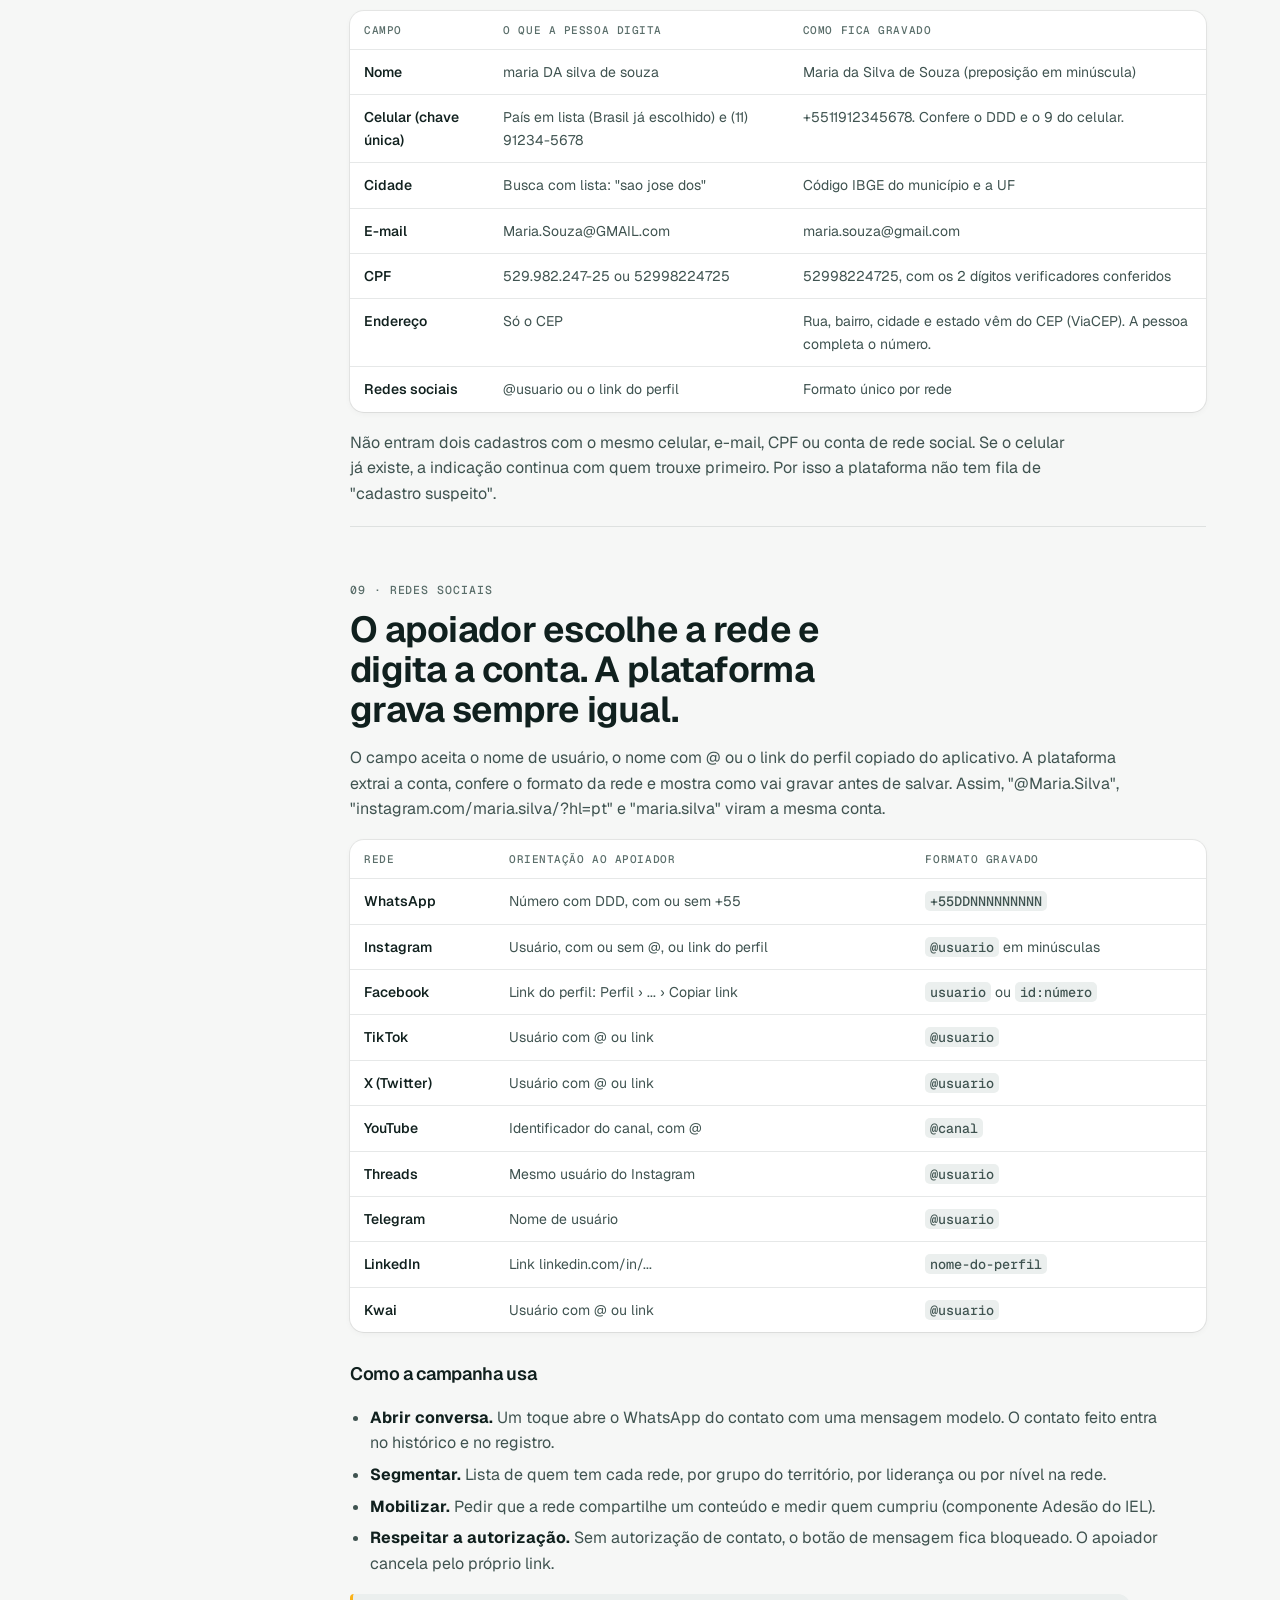
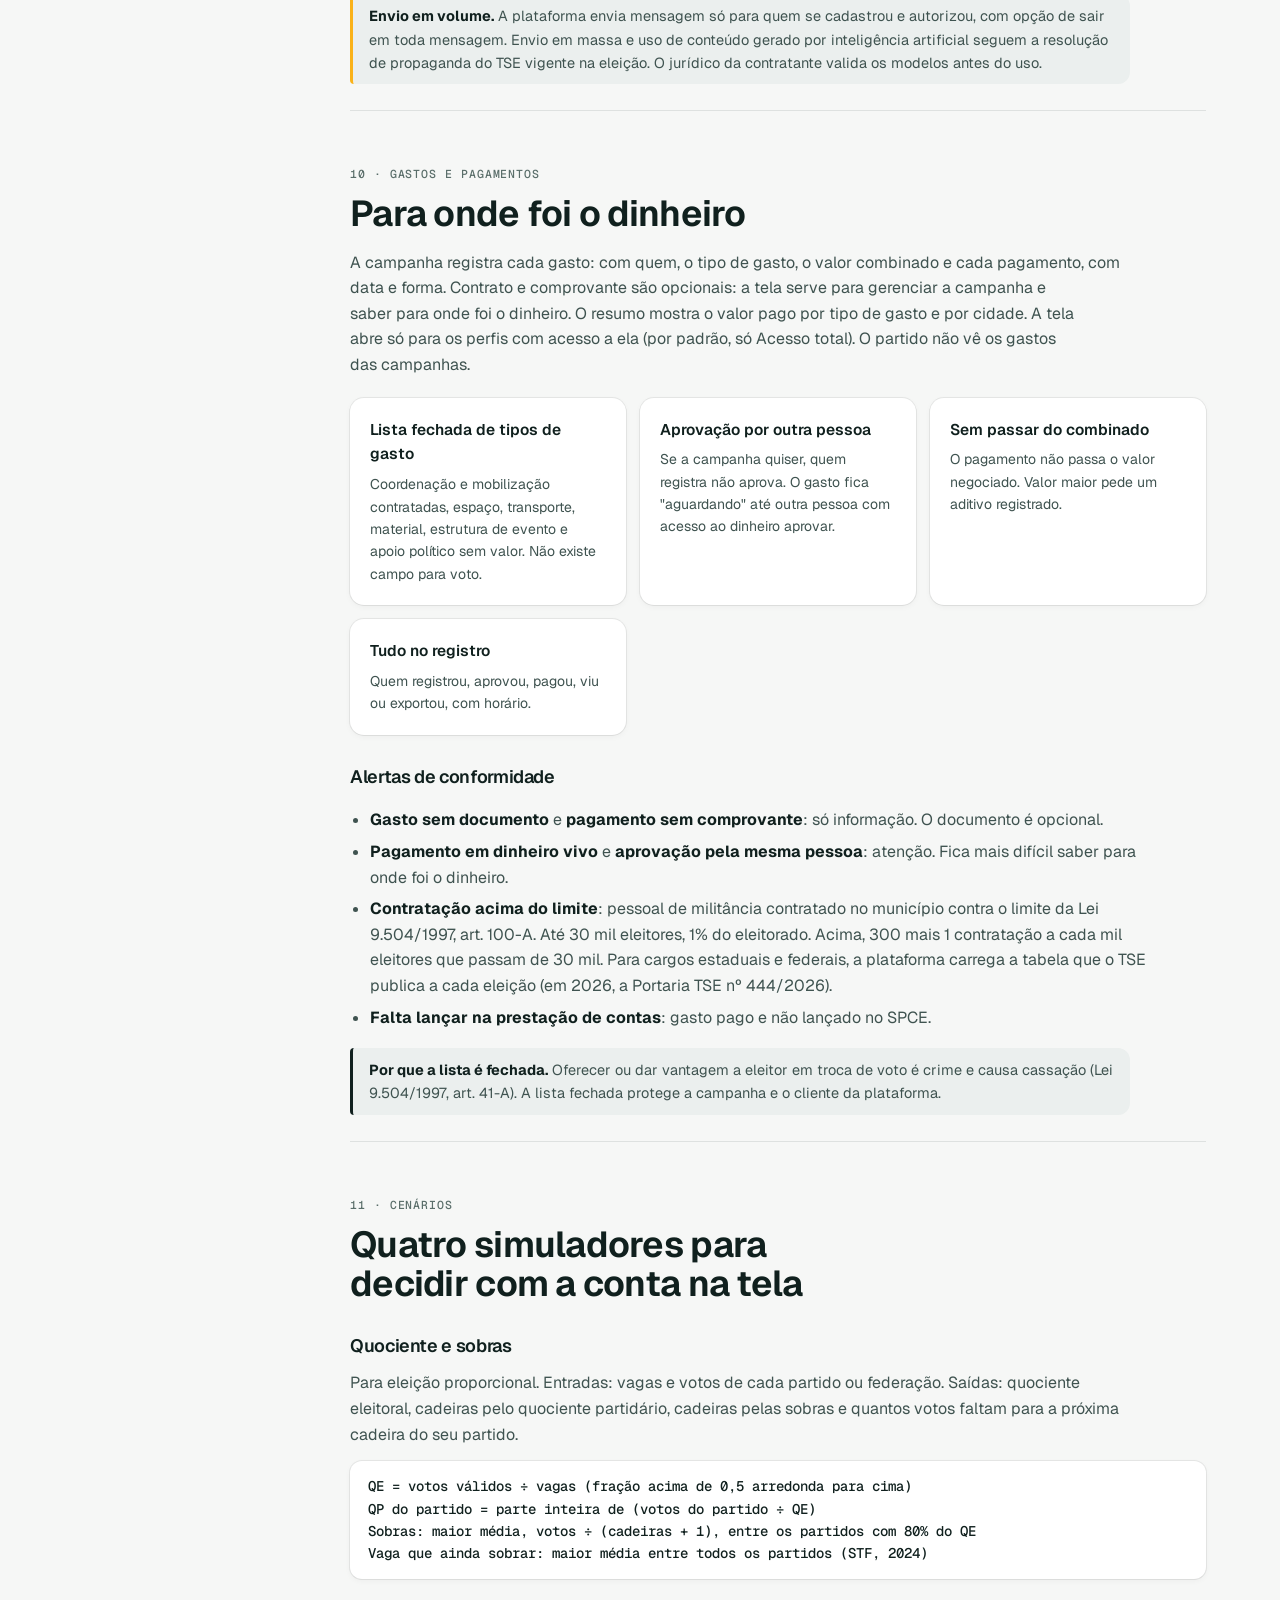
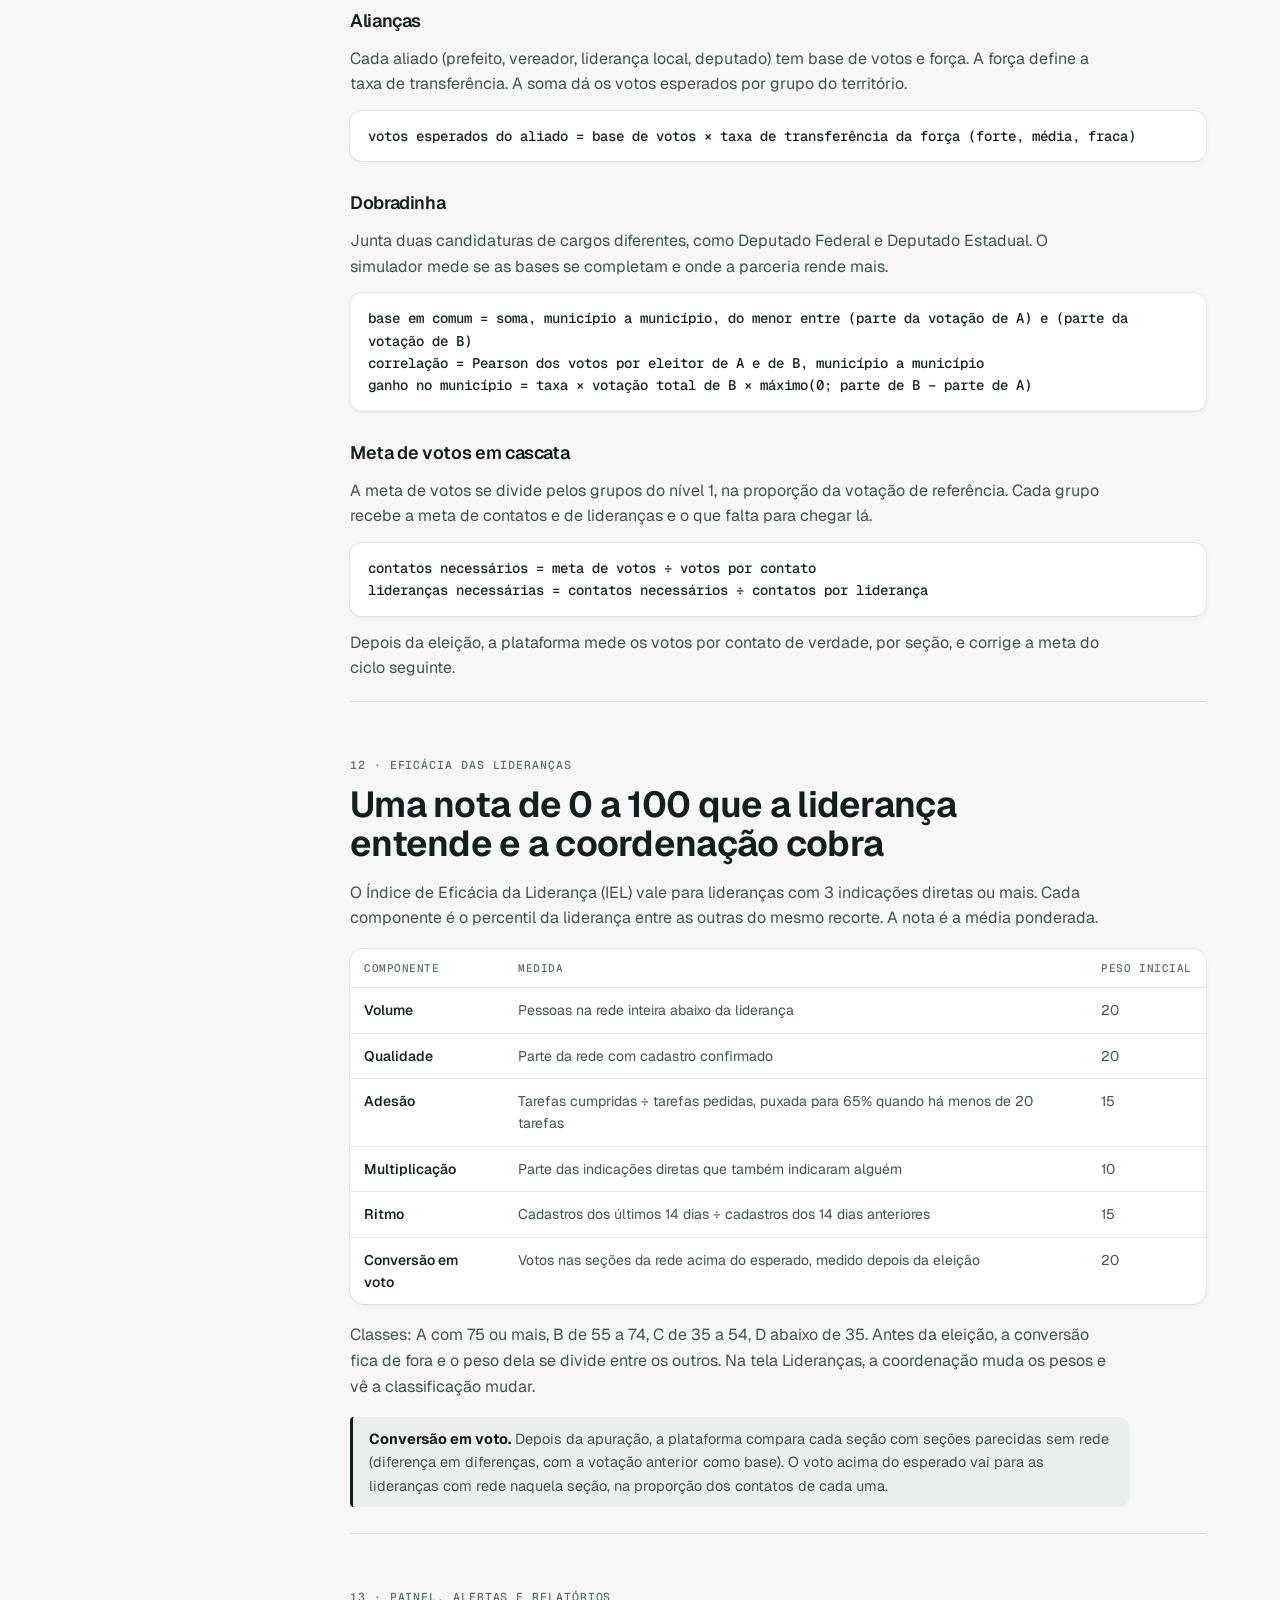
==== commit a2e7042e: "Versão 8: fluxo revisto por perfil - Menu por perfil: partido (3 telas), liderança (Início, Minha re" ====
--- a/index.html
+++ b/index.html
@@ -280,21 +280,21 @@
     <p>O protótipo abre numa tela de entrada com um cartão por perfil. Toque em um cartão para ver o sistema como essa pessoa vê. "Trocar perfil", no alto, volta para a escolha. Ao clicar numa tela abaixo, entre antes com um perfil que abre essa tela.</p>
     <div class="esboco">
       <a class="tela" href="app/#/partido"><div class="moldura m4" aria-hidden="true"><i class="t"></i><i class="s"></i><i></i><i></i><i></i></div><div class="txt"><h4>Campanhas do partido</h4><p>Os números de todas as campanhas lado a lado: ritmo, lideranças, cobertura, meta e curva de 60 dias.</p><span class="ir">abrir com o perfil Partido</span></div></a>
-      <a class="tela" href="app/#/painel"><div class="moldura m1" aria-hidden="true"><i class="t"></i><i></i><i></i><i class="s"></i><i></i></div><div class="txt"><h4>Início</h4><p>Saudação, o número do dia, o link de convite, "O que fazer agora", meta, mapa, fontes iniciais que mais cresceram e quem entrou ao vivo.</p><span class="ir">abrir</span></div></a>
+      <a class="tela" href="app/#/painel"><div class="moldura m1" aria-hidden="true"><i class="t"></i><i></i><i></i><i class="s"></i><i></i></div><div class="txt"><h4>Início</h4><p>A ordem muda com o perfil. Acesso total: "O que fazer agora" e os números primeiro. Liderança: o link de convite primeiro. Partido: só números, sem nomes.</p><span class="ir">abrir</span></div></a>
       <a class="tela" href="app/#/territorio"><div class="moldura m2" aria-hidden="true"><i></i><i class="s"></i><i></i></div><div class="txt"><h4>Mapa e regiões</h4><p>Níveis com nome livre, árvore de grupos, lista de municípios com busca, mapa editável, verificação de contenção, dados de cada grupo.</p><span class="ir">abrir</span></div></a>
       <a class="tela" href="app/#/rede"><div class="moldura m3" aria-hidden="true"><i></i><i class="t"></i><i class="s"></i><i></i></div><div class="txt"><h4>Quem trouxe quem</h4><p>Caminho de cada pessoa até a fonte inicial, indicações diretas, rede total, níveis abaixo, municípios alcançados, link e QR.</p><span class="ir">abrir</span></div></a>
       <a class="tela" href="app/#/contatos"><div class="moldura m4" aria-hidden="true"><i class="t"></i><i></i><i></i><i></i><i></i></div><div class="txt"><h4>Lista de pessoas</h4><p>Lista com filtros e a fonte inicial de cada pessoa. Ficha com quem convidou, autorizações, redes sociais e histórico de contato.</p><span class="ir">abrir</span></div></a>
-      <a class="tela" href="app/#/liderancas"><div class="moldura m4" aria-hidden="true"><i class="t"></i><i class="s"></i><i></i><i class="s"></i><i></i></div><div class="txt"><h4>Melhores lideranças</h4><p>Índice de Eficácia da Liderança, com pesos ajustáveis, classes A a D e componentes de cada nota.</p><span class="ir">abrir</span></div></a>
+      <a class="tela" href="app/#/liderancas"><div class="moldura m4" aria-hidden="true"><i class="t"></i><i class="s"></i><i></i><i class="s"></i><i></i></div><div class="txt"><h4>Melhores lideranças</h4><p>A lista de lideranças vem primeiro, com filtro por classe. Depois, as classes A a D e como a nota é feita. Só o acesso total muda os pesos.</p><span class="ir">abrir</span></div></a>
       <a class="tela" href="app/#/acordos"><div class="moldura m4" aria-hidden="true"><i class="t"></i><i></i><i></i><i></i><i></i></div><div class="txt"><h4>Gastos e pagamentos</h4><p>Para onde foi o dinheiro: combinado, pago e a pagar, por tipo de gasto e por cidade. Contrato e comprovante opcionais.</p><span class="ir">abrir</span></div></a>
       <a class="tela" href="app/#/cenarios/quociente"><div class="moldura m3" aria-hidden="true"><i></i><i class="s"></i><i></i><i></i></div><div class="txt"><h4>Simular votos</h4><p>Quociente e sobras, alianças, dobradinha e meta de votos em cascata.</p><span class="ir">abrir</span></div></a>
-      <a class="tela" href="app/#/alertas"><div class="moldura m4" aria-hidden="true"><i class="t"></i><i class="s"></i><i></i><i></i><i></i></div><div class="txt"><h4>Avisos</h4><p>Avisos abertos por gravidade e as 12 regras ativas, com o limite de cada uma.</p><span class="ir">abrir</span></div></a>
-      <a class="tela" href="app/#/relatorios"><div class="moldura m4" aria-hidden="true"><i class="t"></i><i></i><i></i><i></i><i></i></div><div class="txt"><h4>Baixar planilhas</h4><p>Planilhas da região escolhida, com as regras do perfil, a fonte inicial de cada pessoa e o registro do download.</p><span class="ir">abrir</span></div></a>
+      <a class="tela" href="app/#/alertas"><div class="moldura m4" aria-hidden="true"><i class="t"></i><i class="s"></i><i></i><i></i><i></i></div><div class="txt"><h4>Avisos</h4><p>Avisos abertos, o mais grave primeiro, e quando cada aviso aparece. A liderança vê só os avisos da própria rede.</p><span class="ir">abrir</span></div></a>
+      <a class="tela" href="app/#/relatorios"><div class="moldura m4" aria-hidden="true"><i class="t"></i><i></i><i></i><i></i><i></i></div><div class="txt"><h4>Baixar planilhas</h4><p>Só as planilhas que o perfil pode baixar. A liderança baixa 2: as pessoas e as lideranças da própria rede.</p><span class="ir">abrir</span></div></a>
       <a class="tela" href="app/#/auditoria"><div class="moldura m4" aria-hidden="true"><i class="t"></i><i></i><i></i><i></i><i></i></div><div class="txt"><h4>Histórico de ações</h4><p>Quem fez o quê, quando e em qual estado, só da própria campanha. Busca, filtro por perfil e exportação.</p><span class="ir">abrir</span></div></a>
       <a class="tela" href="app/#/config"><div class="moldura m3" aria-hidden="true"><i></i><i></i><i></i><i class="t"></i></div><div class="txt"><h4>Ajustes da campanha</h4><p>Cargo, estados de atuação, redes aceitas e controles de segurança.</p><span class="ir">abrir</span></div></a>
-      <a class="tela" href="app/#/cadastro"><div class="moldura m4" aria-hidden="true"><i class="t"></i><i></i><i></i><i></i><i class="s"></i></div><div class="txt"><h4>Convite do apoiador</h4><p>"Paula te chamou": cadastro em 1 minuto pelo celular. No fim, o apoiador recebe o próprio link e o botão "Multiplique aí".</p><span class="ir">abrir</span></div></a>
+      <a class="tela" href="app/#/cadastro"><div class="moldura m4" aria-hidden="true"><i class="t"></i><i></i><i></i><i></i><i class="s"></i></div><div class="txt"><h4>Convite do apoiador</h4><p>"Rui te chamou": cadastro em 1 minuto pelo celular. A cidade vem vazia, com 1 toque para escolher a cidade de quem convidou. No fim, o apoiador recebe o próprio link e o botão "Multiplique aí".</p><span class="ir">abrir</span></div></a>
       <a class="tela" href="app/#/equipe"><div class="moldura m4" aria-hidden="true"><i class="t"></i><i></i><i></i><i class="s"></i><i></i></div><div class="txt"><h4>Equipe e acessos</h4><p>Quem tem acesso total dá acesso às pessoas, escolhe o perfil (Acesso total ou Liderança) e ajusta as telas de cada perfil.</p><span class="ir">abrir com Acesso total</span></div></a>
       <a class="tela" href="app/#/acessos"><div class="moldura m4" aria-hidden="true"><i class="t"></i><i></i><i></i><i></i><i></i></div><div class="txt"><h4>Acessos das campanhas</h4><p>O partido cria o primeiro administrador de cada campanha e entrega o login e a senha provisória.</p><span class="ir">abrir com o perfil Partido</span></div></a>
-      <a class="tela" href="app/#/entrar"><div class="moldura m2" aria-hidden="true"><i></i><i class="s"></i><i></i></div><div class="txt"><h4>Entrar</h4><p>Um cartão por perfil de exemplo, com o que cada um vê. Login e senha ficam em segundo plano.</p><span class="ir">abrir</span></div></a>
+      <a class="tela" href="app/#/entrar"><div class="moldura m2" aria-hidden="true"><i></i><i class="s"></i><i></i></div><div class="txt"><h4>Entrar</h4><p>Login real. Ao lado, os perfis para testar, na ordem da hierarquia: partido, acesso total, liderança e apoiador.</p><span class="ir">abrir</span></div></a>
     </div>
   </section>
 
@@ -467,10 +467,15 @@
   <section id="painel">
     <p class="rotulo">13 · Painel, alertas e relatórios</p>
     <h2>O Início responde "como estamos hoje" em 5 segundos</h2>
-    <p>O Início abre com uma saudação e a frase do dia: quantas pessoas entraram hoje e em 7 dias, e quantas faltam para a meta. Logo abaixo: o link de convite da pessoa, com o botão "Multiplique aí", e "O que fazer agora", com até 3 avisos e o botão que resolve cada um. Depois vêm os números, o mapa, as fontes iniciais que mais cresceram e quem entrou ao vivo. O que não cabe na tela vira partes, com abas no alto.</p>
+    <p>O Início abre com uma saudação e a frase do dia: quantas pessoas entraram hoje e em 7 dias, e quantas faltam para a meta. O que vem depois depende do perfil (tabela abaixo). O que não cabe na tela vira partes, com abas no alto.</p>
+    <div class="tab-rolagem"><table><thead><tr><th>Perfil</th><th>Ordem do Início</th></tr></thead><tbody>
+      <tr><td>Acesso total</td><td>1. O que fazer agora (até 3 avisos, cada um com o botão que resolve) e os números. 2. Crescimento e mapa. 3. Quem entrou agora e fontes iniciais que mais cresceram. 4. O próprio link de convite. 5. Origem do cadastro, nível na rede e redes sociais.</td></tr>
+      <tr><td>Liderança</td><td>1. O próprio link de convite, com "Multiplique aí". 2. O que fazer agora: convidar 5 pessoas e os avisos da própria rede. 3. Os números da própria rede. 4. Quem entrou agora e quem da rede mais trouxe gente. 5. Crescimento e mapa da própria rede.</td></tr>
+      <tr><td>Partido</td><td>Números, crescimento, mapa e origem do cadastro de uma campanha, sem nomes e sem avisos.</td></tr>
+    </tbody></table></div>
     <p>O seletor "Ver números de", no alto, filtra tudo pela região. O perfil Liderança vê a própria rede e o próprio link. O perfil Partido começa em Campanhas do partido.</p>
     <h3>Avisos</h3>
-    <p>10 regras no protótipo, em 4 gravidades: crítica, grave, atenção e informação. A cor da gravidade sempre vem com ícone e nome. Exemplos: liderança parada, queda de ritmo, município grande sem rede, subgrupo fora do grupo-pai, gasto sem documento. Na versão completa, cada alerta vai por e-mail ou notificação ao responsável do grupo.</p>
+    <p>11 regras no protótipo, em 2 gravidades: atenção e informação. A cor da gravidade sempre vem com ícone e nome. A liderança vê 4 regras, só sobre a própria rede: liderança parada, queda de ritmo, celular a confirmar e sem consentimento. O acesso total vê também as regras do mapa e do dinheiro. Na versão completa, cada aviso também chega por e-mail ou notificação.</p>
     <h3>Relatórios em tempo real</h3>
     <p>Todo relatório sai da mesma base, na hora, com o recorte e o perfil atuais. O protótipo já exporta em CSV: contatos, indicadores por município, grupos do território, lideranças, acordos, desempenho das candidaturas (só partido) e registro de atividades. A versão completa soma o boletim diário em PDF, a meta contra o resultado por seção e as despesas no formato da prestação de contas. Toda exportação leva marca d'água e entra no registro.</p>
   </section>
@@ -478,7 +483,7 @@
   <section id="registro">
     <p class="rotulo">14 · Registro de atividades</p>
     <h2>Tudo fica gravado, para saber sempre quem fez o quê</h2>
-    <p>Cada ação grava: horário, usuário, perfil, candidatura, estado, ação, sobre o que foi e o detalhe (antes e depois, quando há). Ninguém apaga o registro. O candidato e a coordenação geral veem o registro da própria candidatura. O partido vê o de todas.</p>
+    <p>Cada ação grava: horário, usuário, perfil, candidatura, estado, ação, sobre o que foi e o detalhe (antes e depois, quando há). Ninguém apaga o registro. Quem tem acesso total vê o registro da própria campanha. O partido não abre o registro das campanhas, e cada consulta do partido também fica gravada.</p>
     <div class="tab-rolagem"><table><thead><tr><th>Área</th><th>Ações gravadas</th></tr></thead><tbody>
       <tr><td>Território</td><td>Criar, renomear, mudar nível, mudar grupo-pai, mudar cor e excluir grupo; incluir e tirar município; desfazer; aceitar exceção ou sobreposição; renomear nível; aplicar regiões do IBGE; apagar, exportar e importar a divisão</td></tr>
       <tr><td>Conta</td><td>Entrar com um perfil; partido abrir uma candidatura; incluir e tirar estado de atuação; mudar o cargo; trocar o estado em uso</td></tr>
@@ -492,15 +497,23 @@
   <section id="perfis">
     <p class="rotulo">15 · Perfis e segurança</p>
     <h2>Cada pessoa vê só o que precisa ver</h2>
-    <p>Os perfis abaixo vêm prontos. São só 2 perfis prontos. Quem tem acesso total muda as telas e as regras da Liderança e pode criar perfis novos, se precisar. Todo perfil da campanha tem um link de convite.</p>
+    <p>Na campanha, são só 2 perfis prontos. Quem tem acesso total muda as telas e as regras da Liderança e pode criar perfis novos, se precisar. Todo perfil da campanha tem um link de convite.</p>
     <div class="tab-rolagem"><table><thead><tr><th>Perfil</th><th>Vê</th><th>Dado pessoal</th></tr></thead><tbody>
       <tr><td>Partido</td><td>Os números de todas as campanhas, só leitura. Cria o 1º administrador de cada campanha.</td><td>Nenhum</td></tr>
       <tr><td>Acesso total</td><td>Tudo da campanha: a rede inteira, mapa, simulações, gastos, histórico, equipe e permissões. Pode criar outras contas de acesso total.</td><td>Completo</td></tr>
       <tr><td>Liderança</td><td>Só a própria rede: quem entrou pelo seu link e quem essas pessoas chamaram. Início, avisos, lista de pessoas, quem trouxe quem, lideranças da própria rede e planilhas. Sem dinheiro e sem o resto da campanha.</td><td>Da própria rede</td></tr>
+      <tr><td>Apoiador</td><td>Sem login. Abre o link de quem convidou, faz o cadastro e recebe o próprio link.</td><td>Só o próprio</td></tr>
+    </tbody></table></div>
+    <h3>O caminho de cada perfil</h3>
+    <div class="tab-rolagem"><table><thead><tr><th>Perfil</th><th>Abre em</th><th>Menu, na ordem</th></tr></thead><tbody>
+      <tr><td>Partido</td><td>Campanhas do partido: a tabela que compara as campanhas vem primeiro</td><td>Campanhas do partido, Números de uma campanha, Acessos das campanhas</td></tr>
+      <tr><td>Acesso total</td><td>Início, com o que fazer agora</td><td>Dia a dia: Início, Avisos, Pessoas. Planejar: Mapa e regiões, Simular votos. Administrar: Gastos e pagamentos, Equipe e acessos, Baixar planilhas, Histórico de ações, Ajustes da campanha</td></tr>
+      <tr><td>Liderança</td><td>Início, com o link de convite</td><td>Início, Minha rede (abre em Quem trouxe quem), Avisos, Baixar planilhas</td></tr>
+      <tr><td>Apoiador</td><td>Página do convite: "Rui te chamou"</td><td>Sem menu: cadastro, depois o próprio link</td></tr>
     </tbody></table></div>
     <h3>Controles</h3>
     <ul class="lista">
-      <li><b>Segundo fator</b> obrigatório para partido, candidato, coordenação e financeiro.</li>
+      <li><b>Segundo fator</b> obrigatório para o partido e para quem tem acesso total.</li>
       <li><b>Isolamento por candidatura</b> no banco, com regra por linha (Row Level Security): uma candidatura nunca lê a base de outra, mesmo com erro na aplicação. O partido lê pela regra "contratante da conta".</li>
       <li><b>Escopo por território e por estado</b> aplicado no banco, não só na tela.</li>
       <li><b>Cifra de campo</b> para CPF, dado financeiro e comprovante, com chave fora da aplicação.</li>
